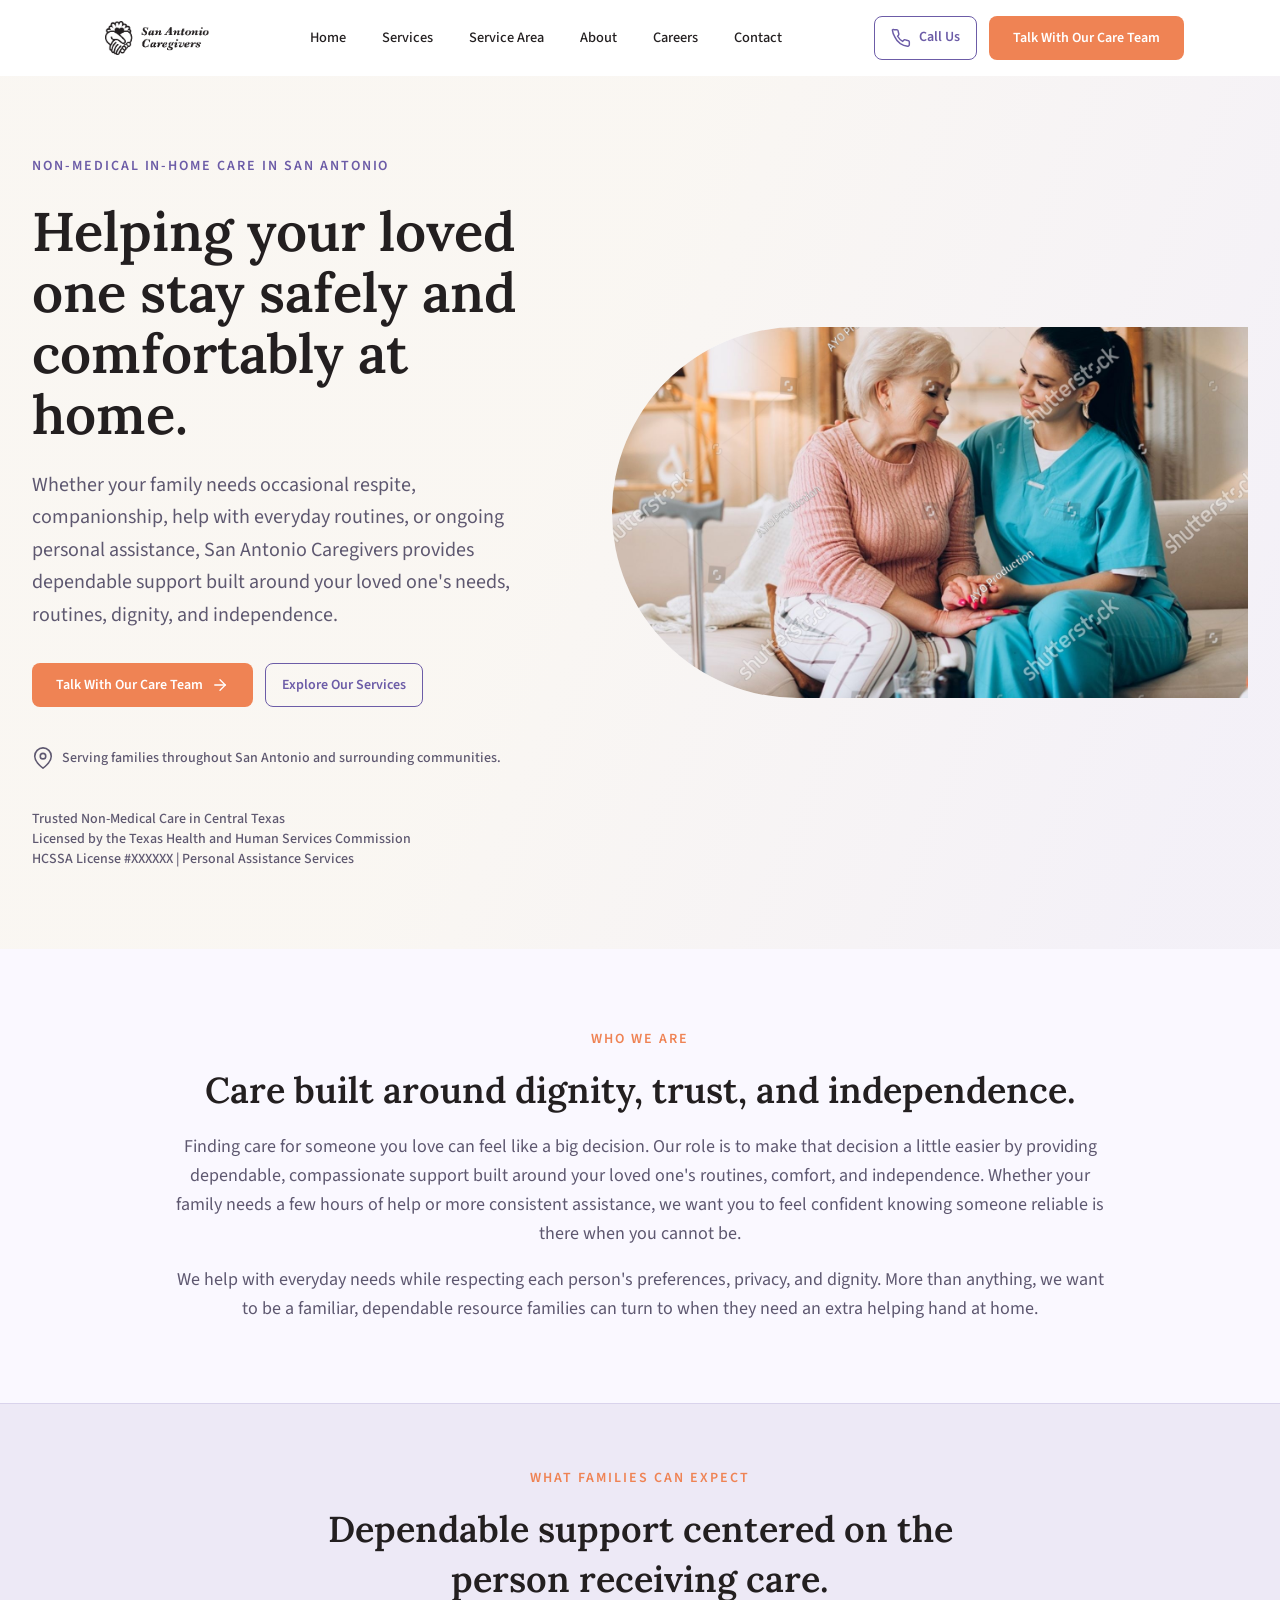
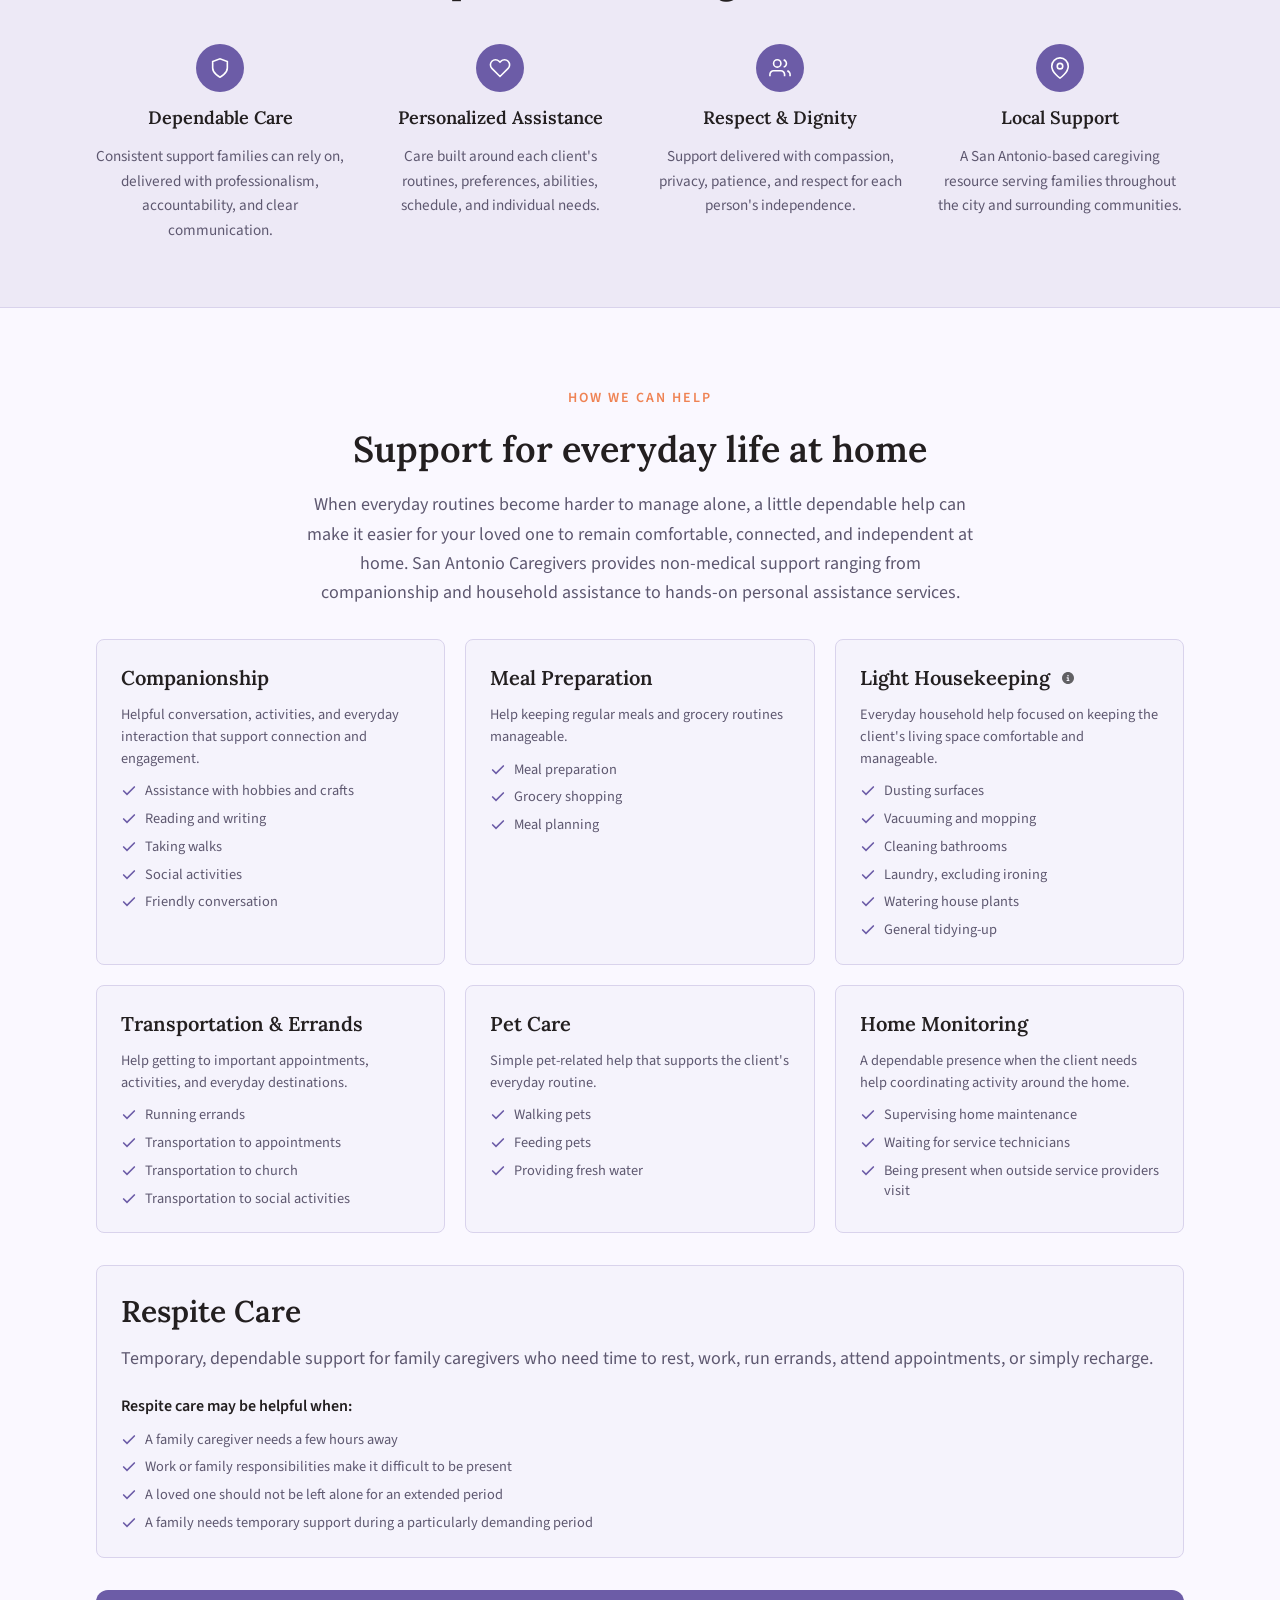
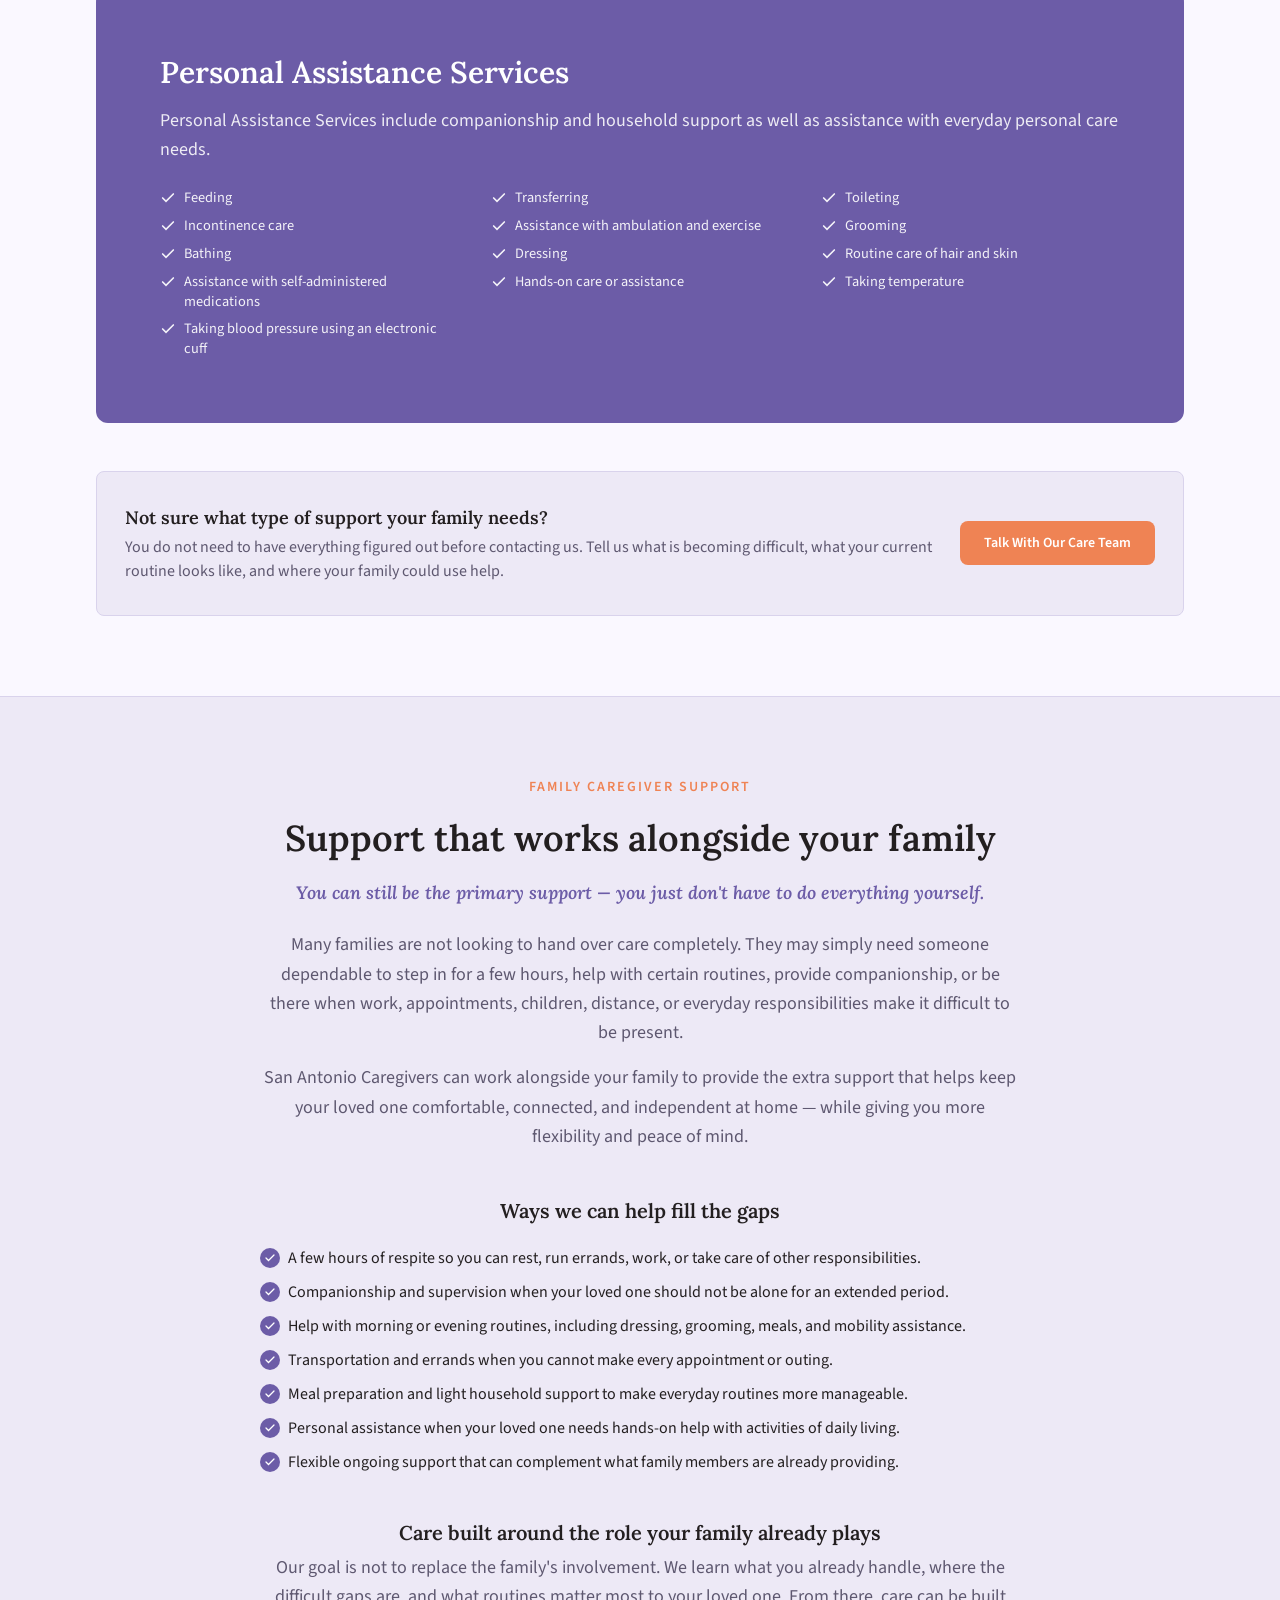
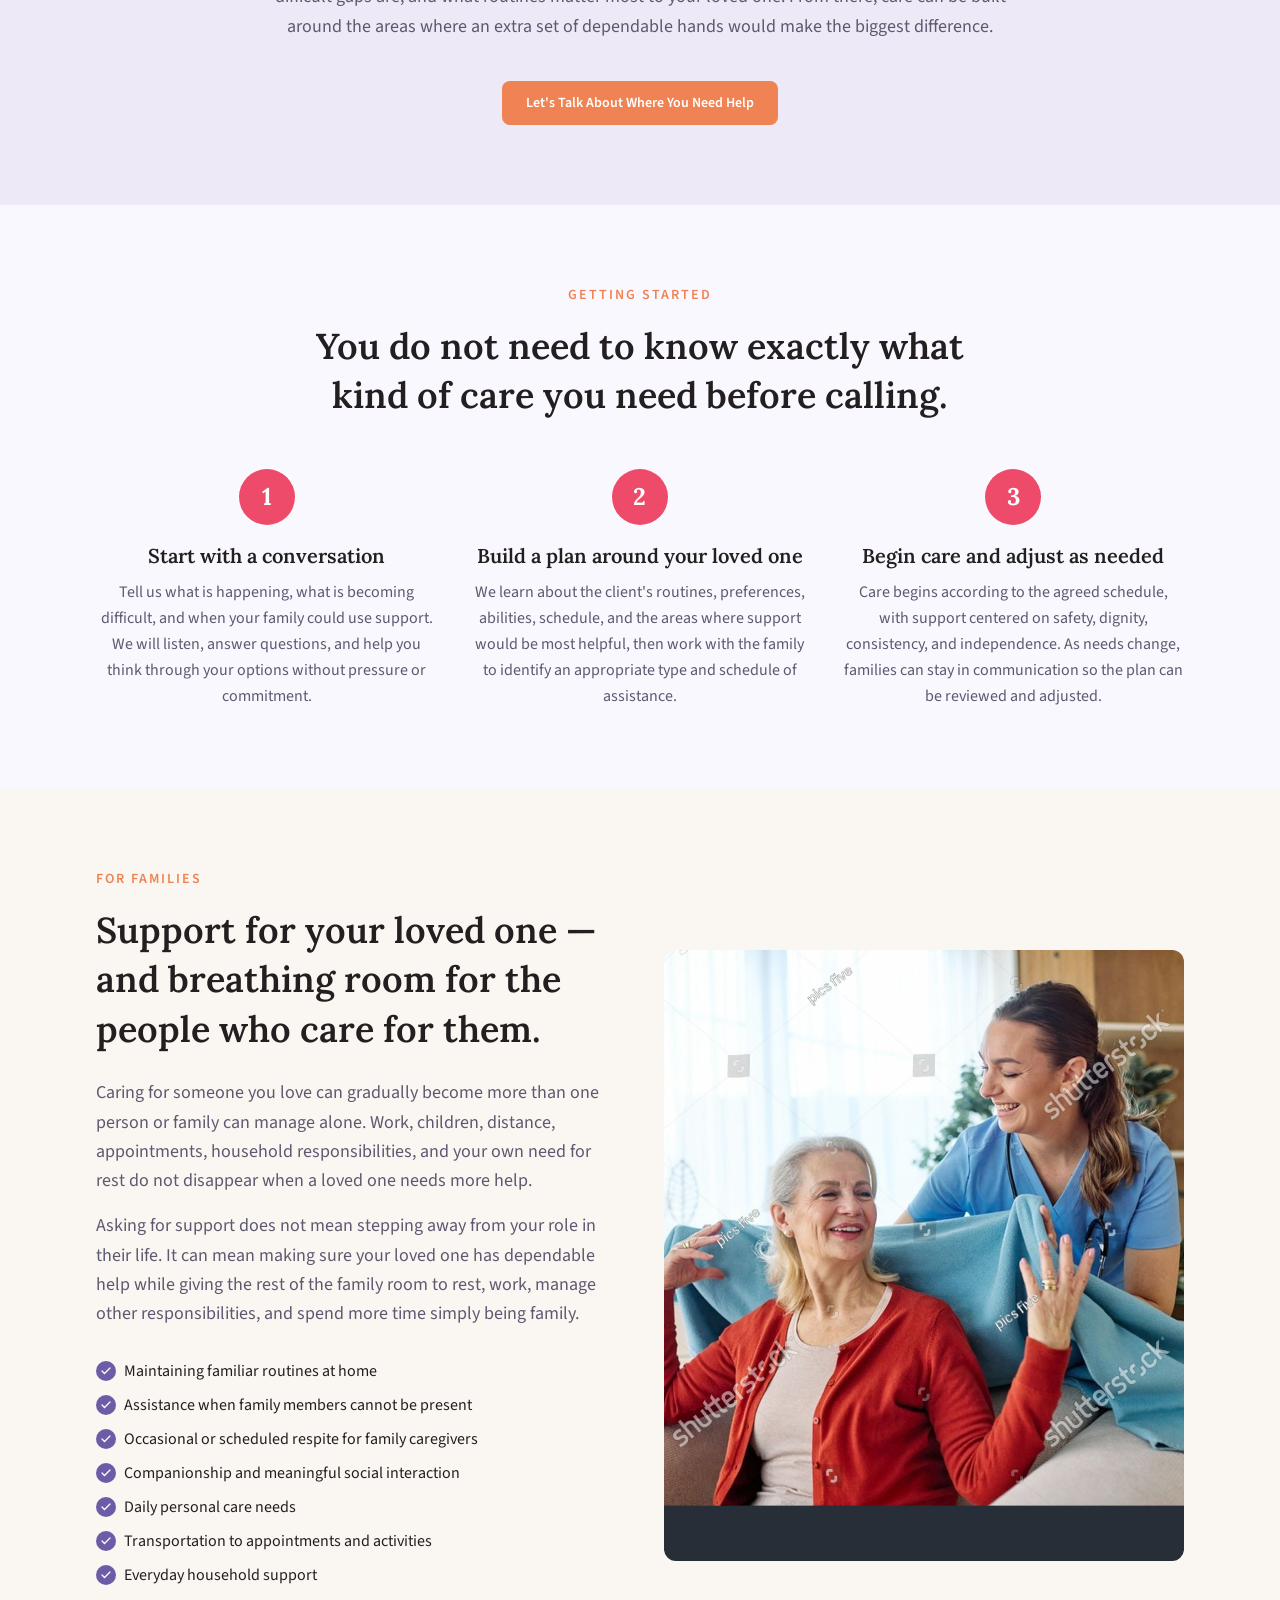
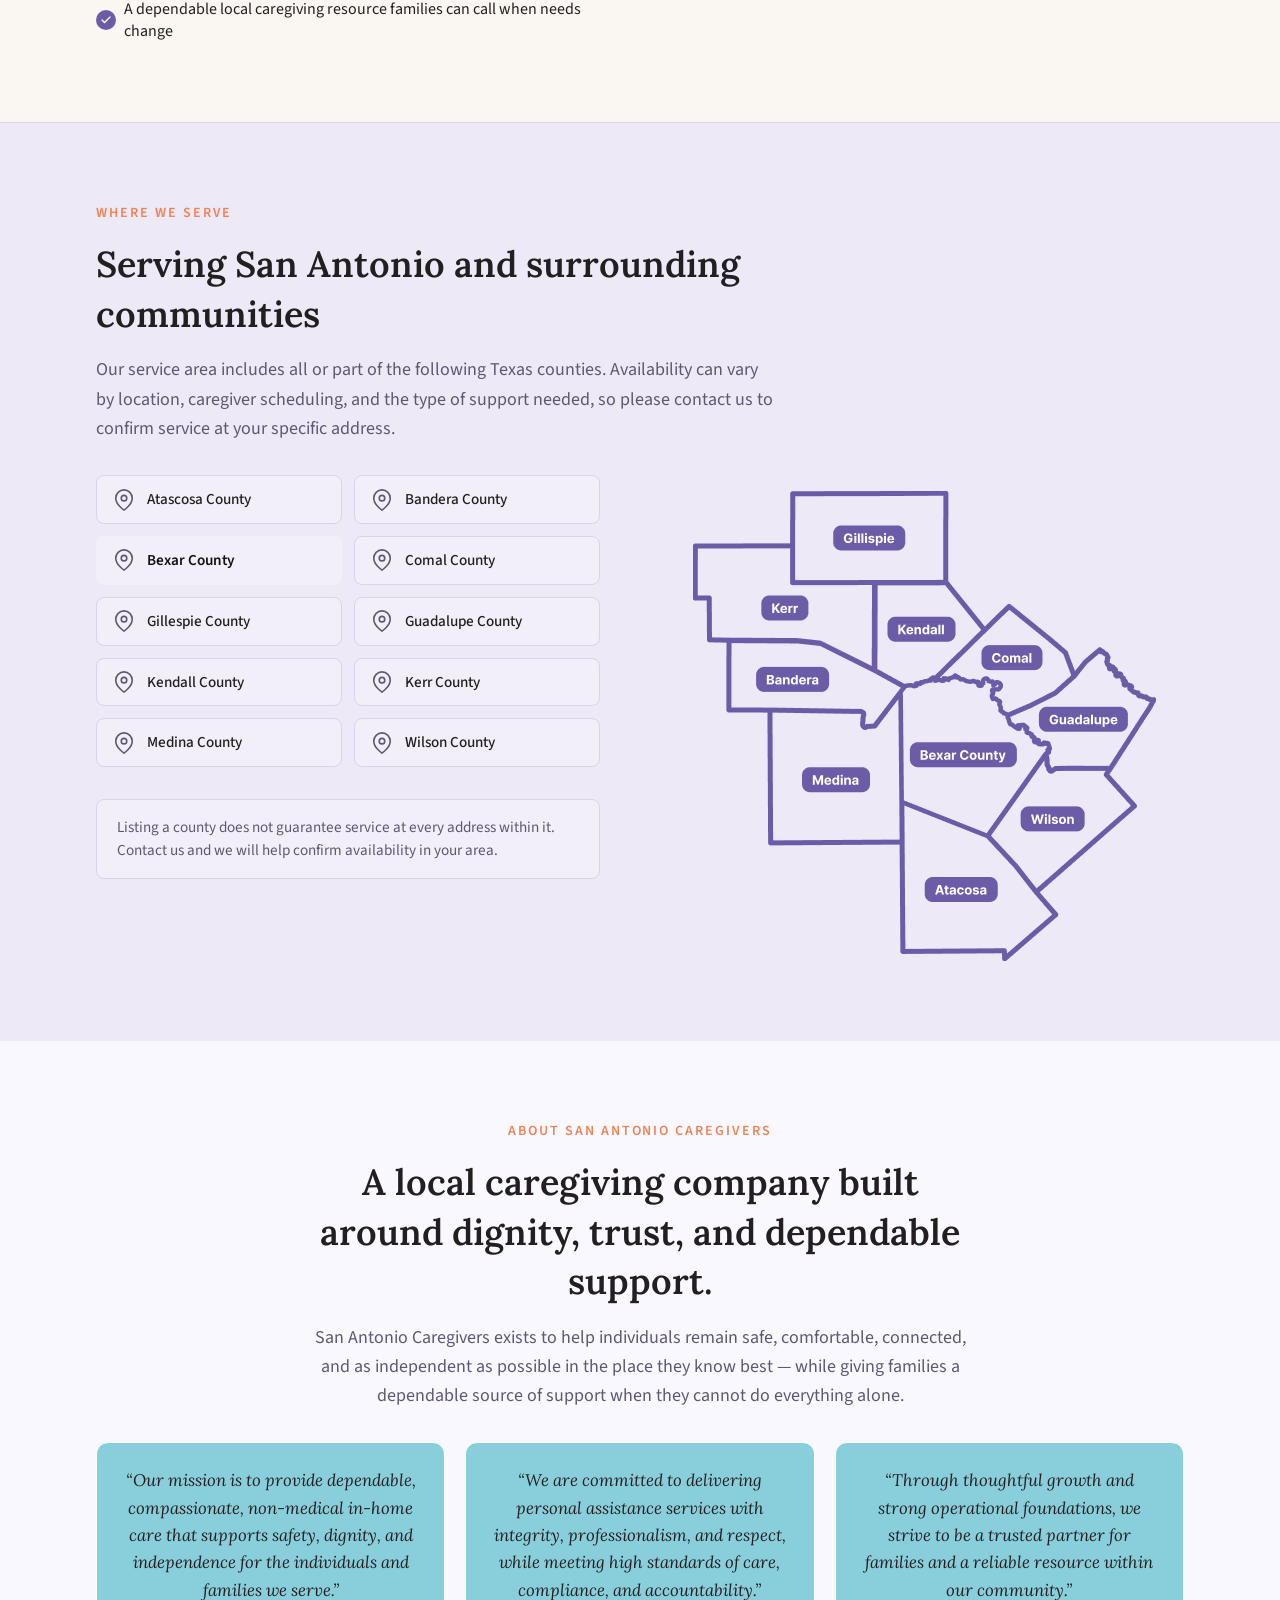
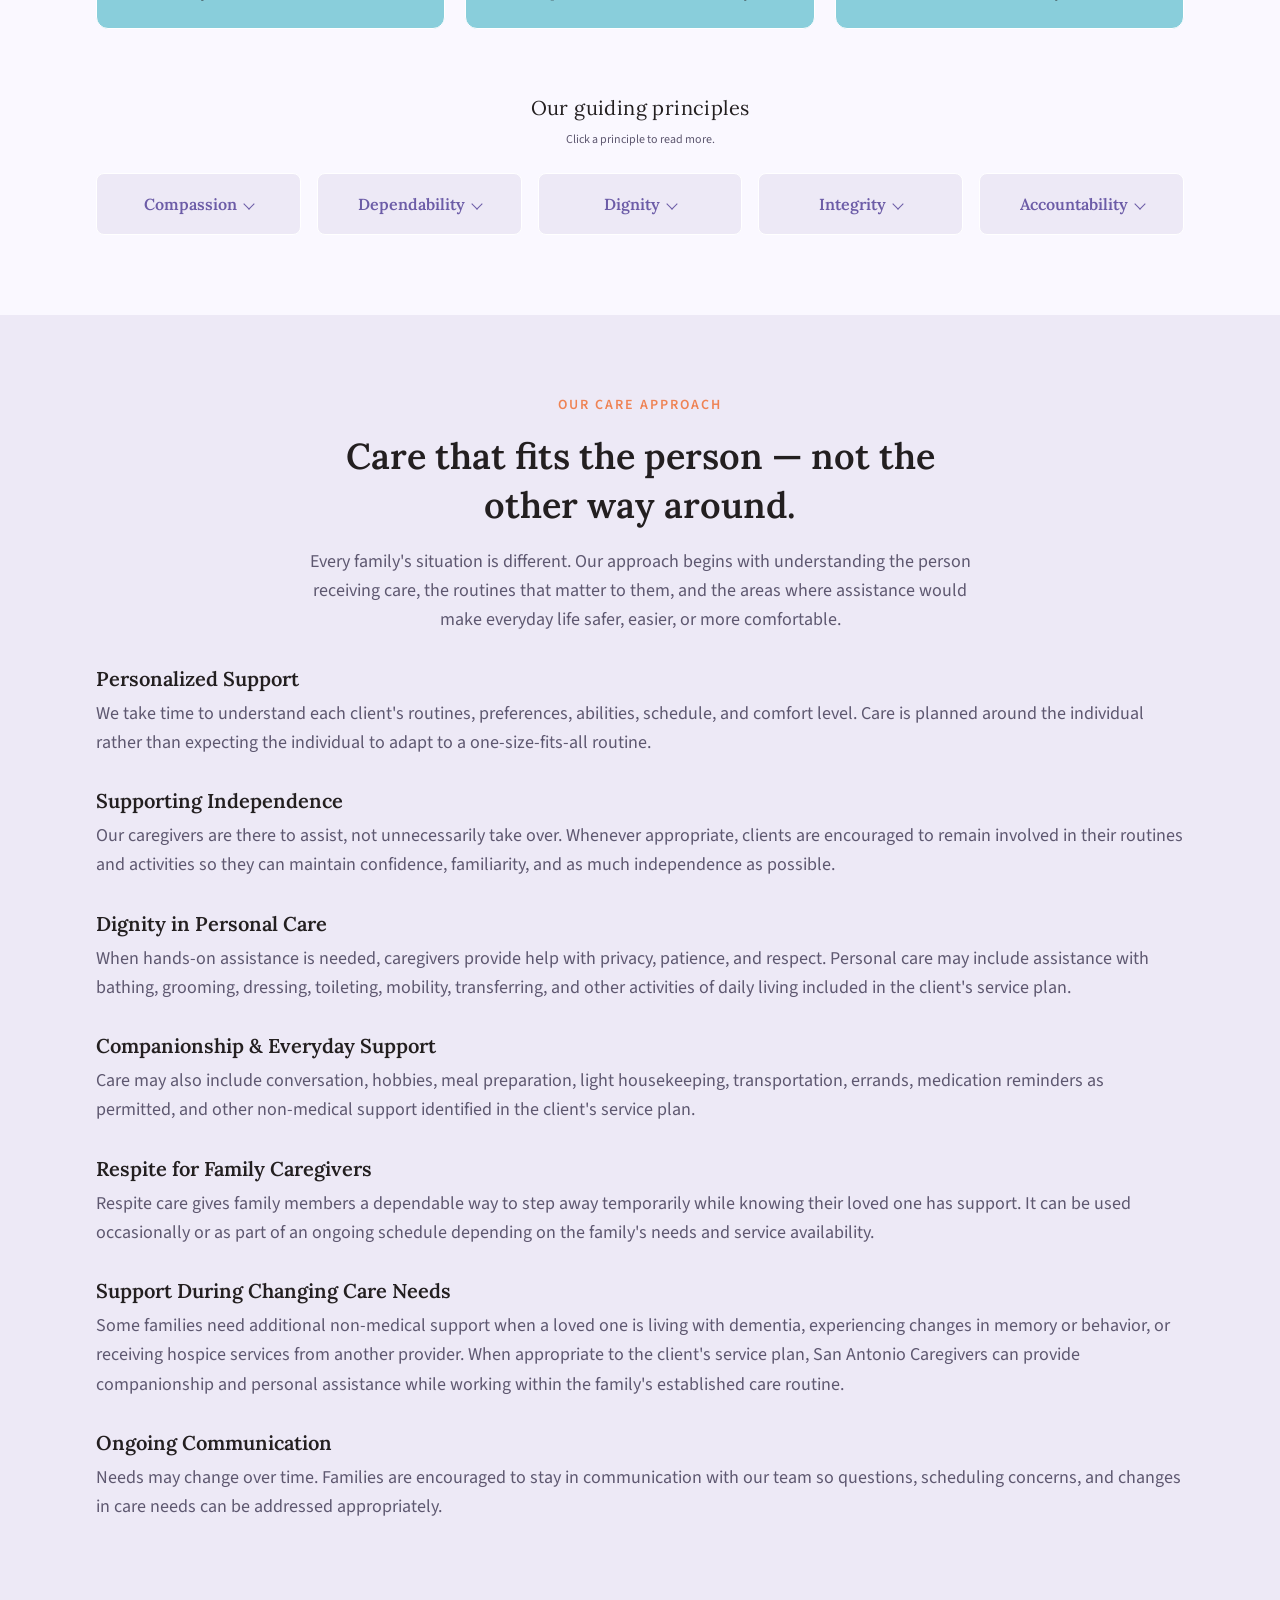
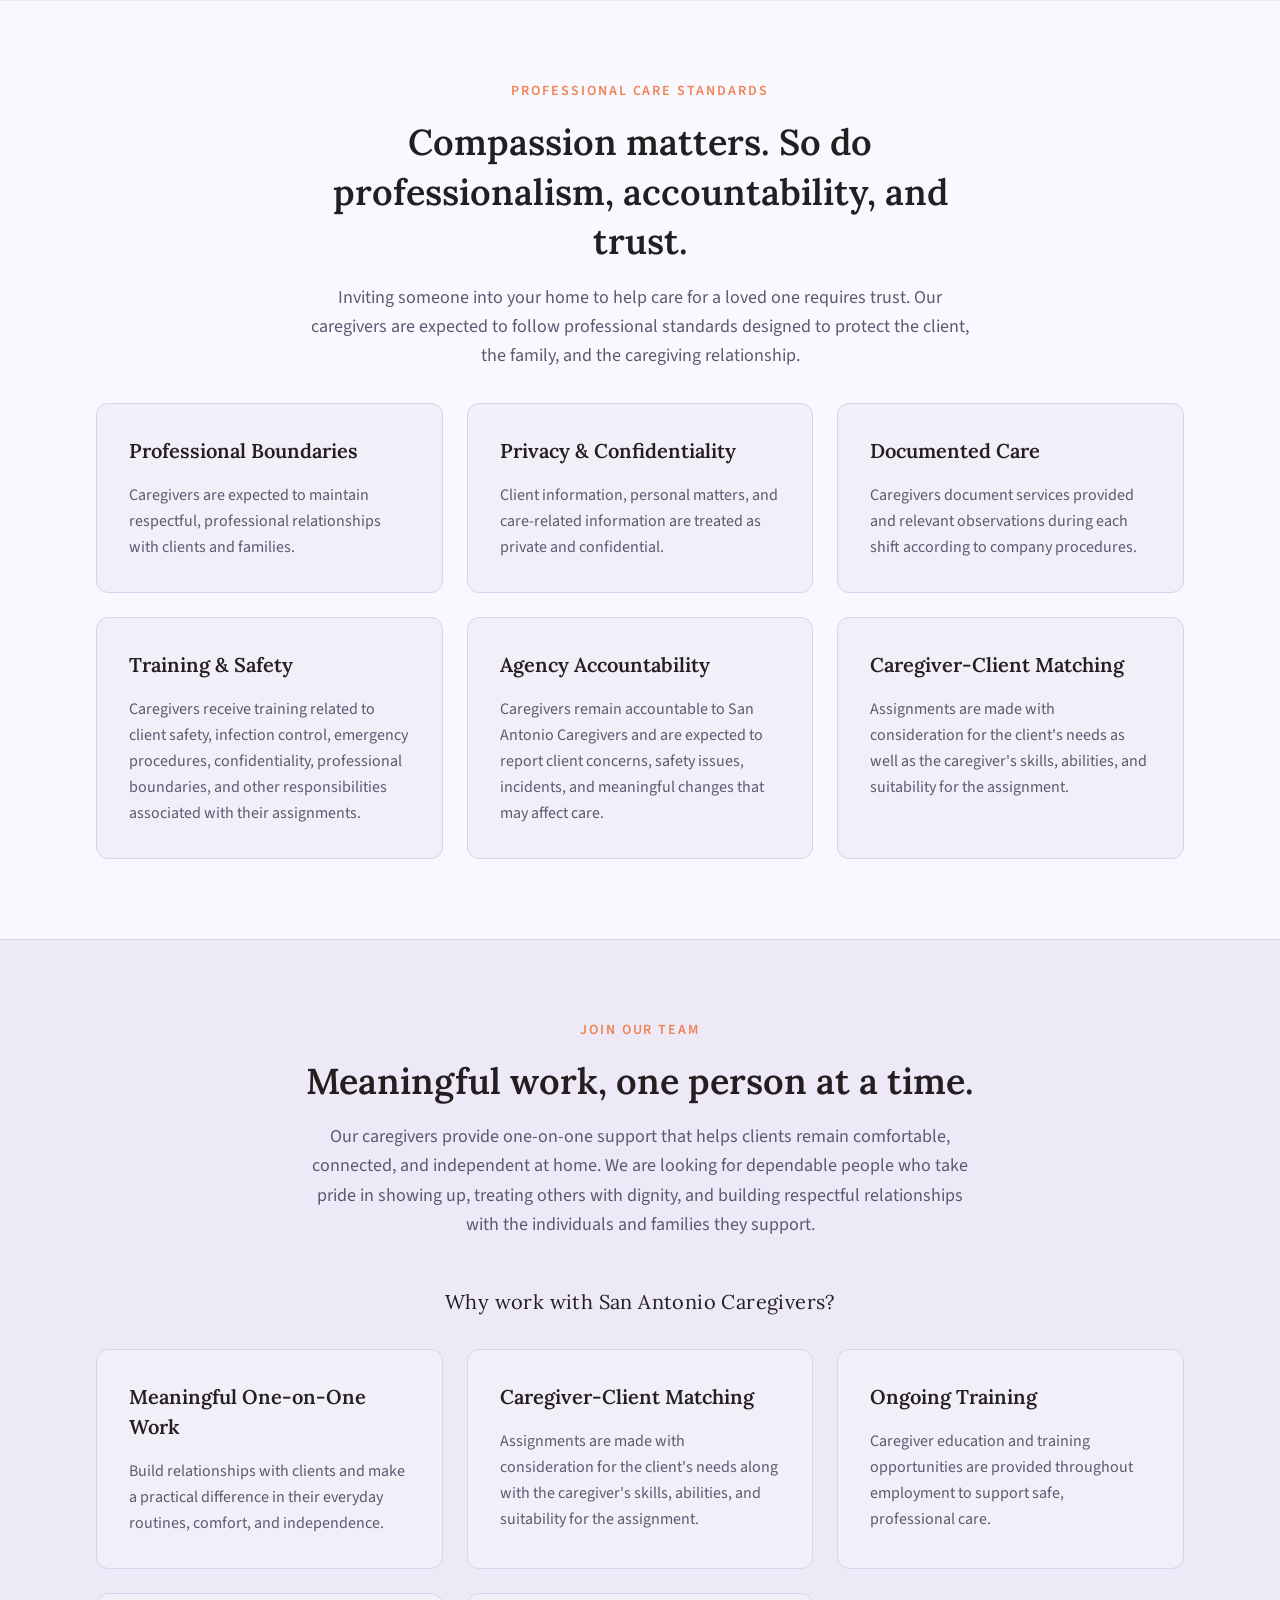
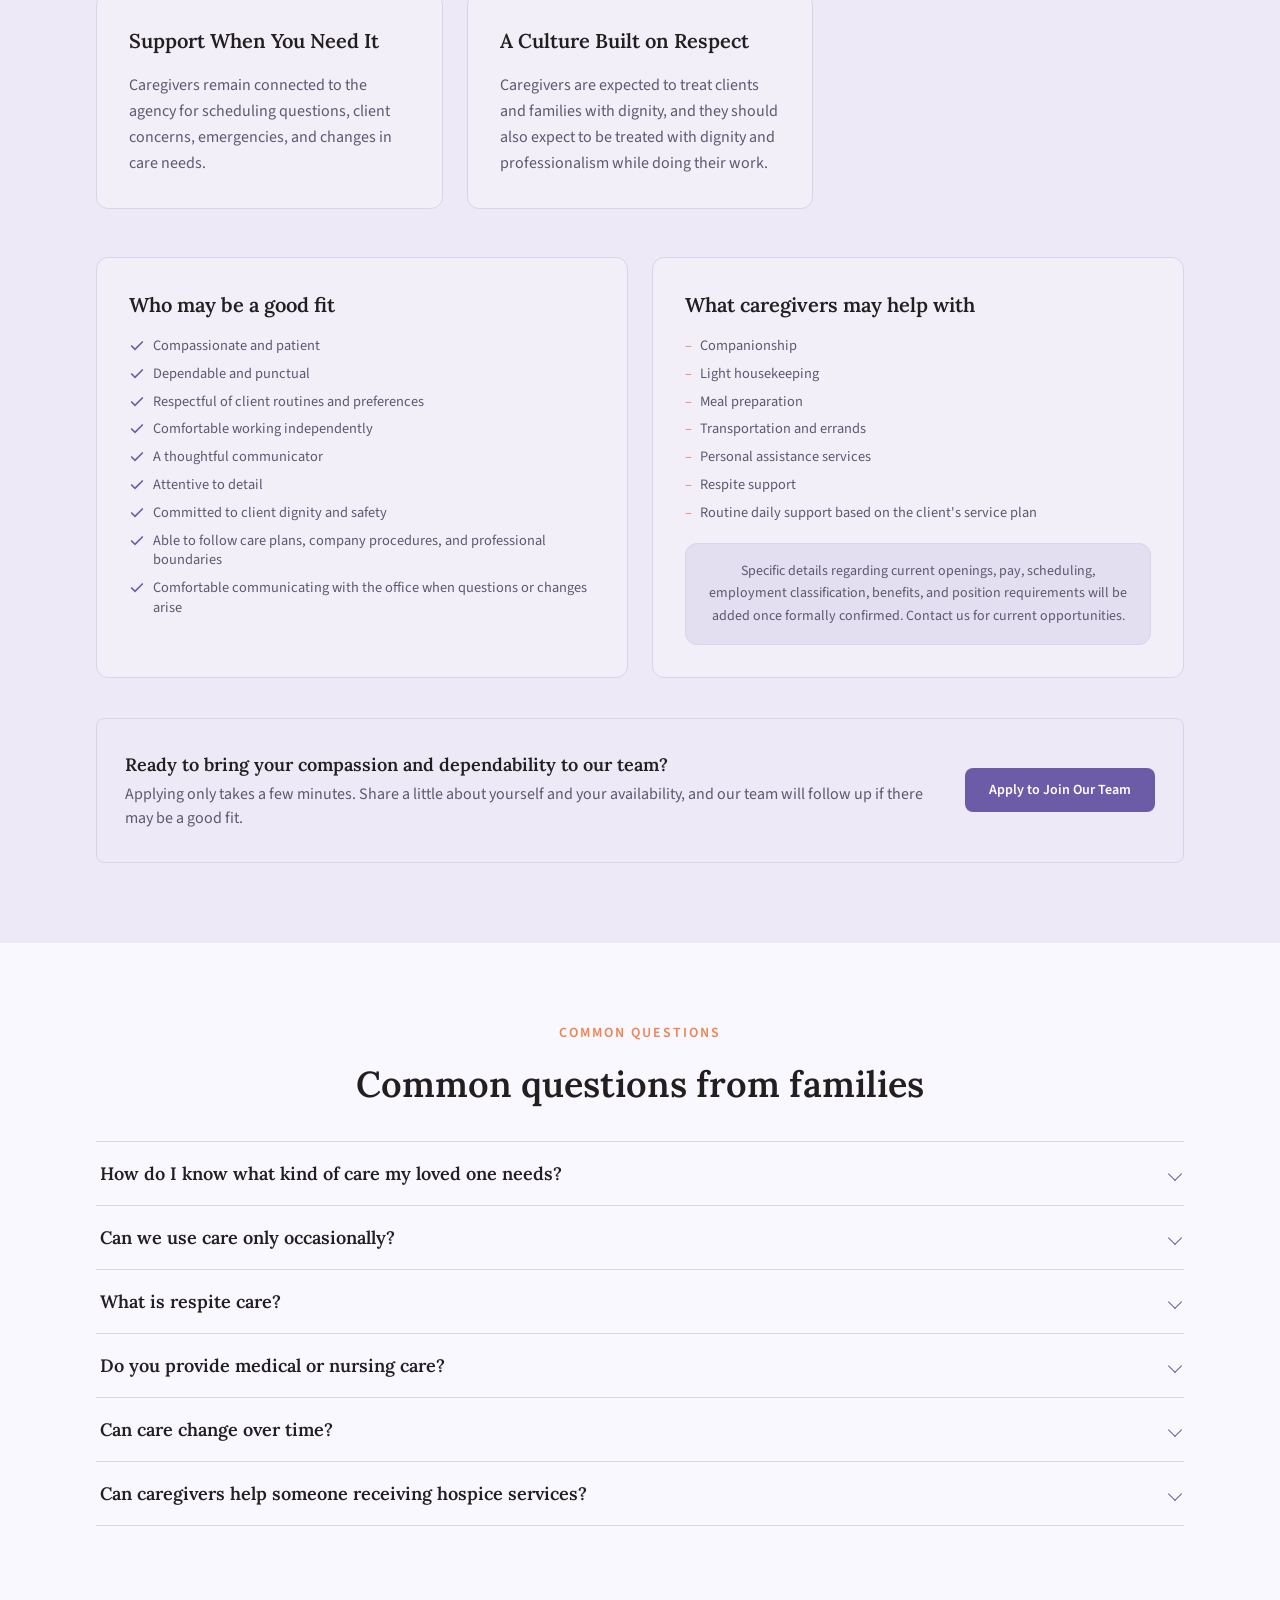
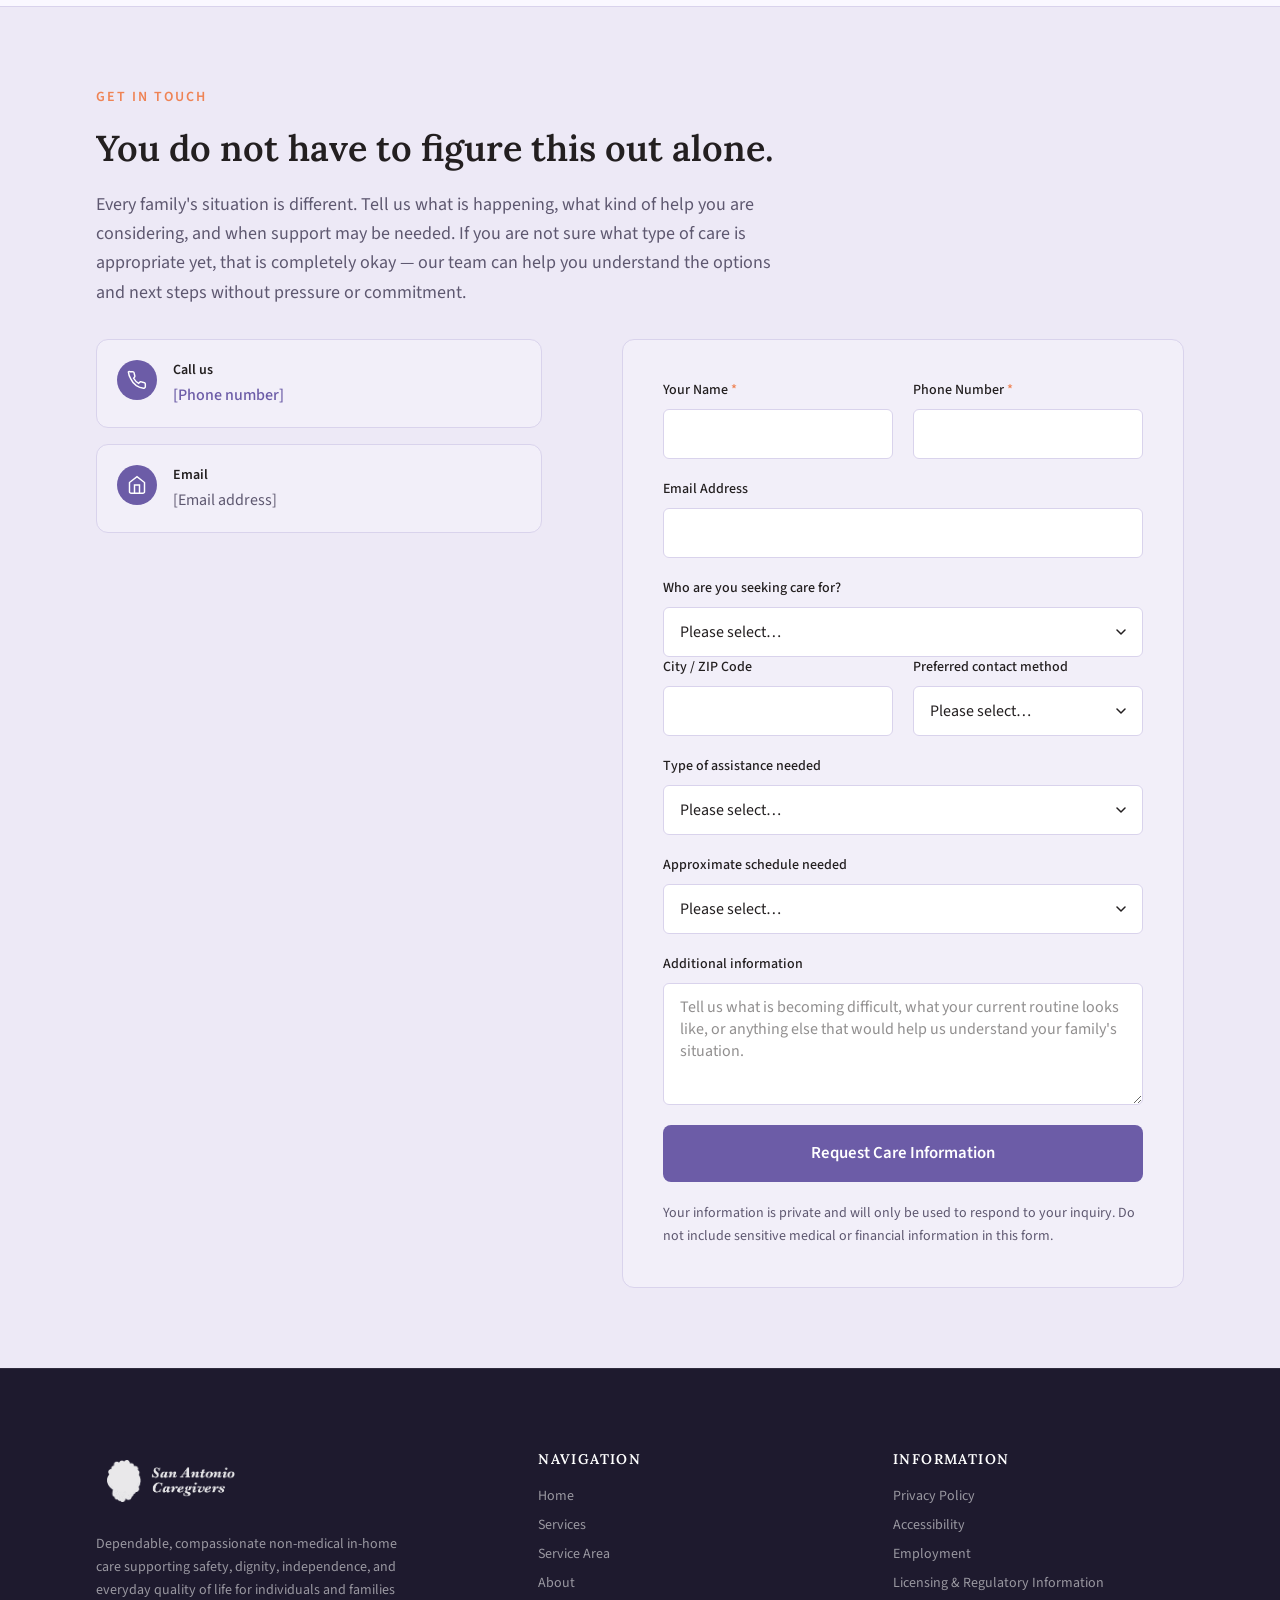
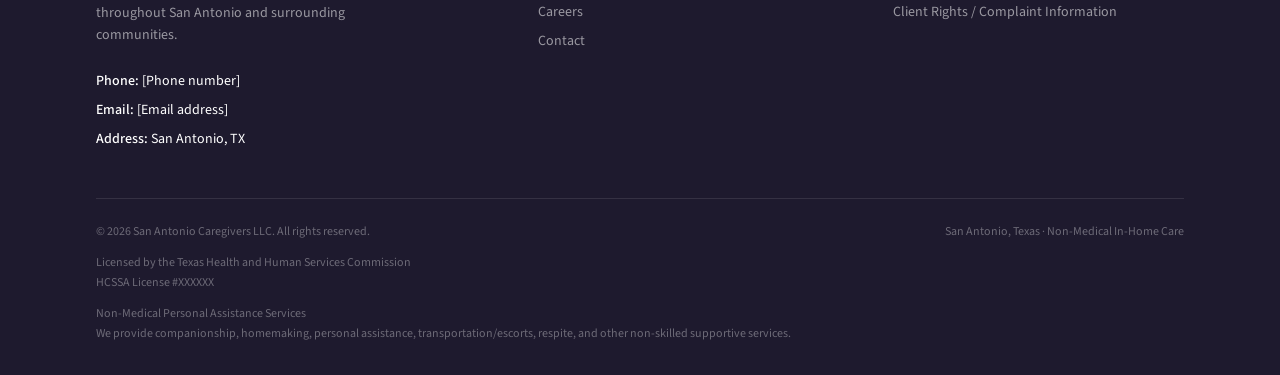
==== index.html @ 74007862 "Initial commit: San Antonio Caregivers website Static one-page marketing site (plain HTML/CSS/JS, no" ====
<!DOCTYPE html>
<html lang="en">
<head>
  <meta charset="UTF-8">
  <meta name="viewport" content="width=device-width, initial-scale=1.0">
  <meta name="description" content="San Antonio Caregivers provides dependable, non-medical in-home care and personal assistance services for families throughout San Antonio and surrounding communities.">
  <meta property="og:title" content="San Antonio Caregivers — Non-Medical In-Home Care">
  <meta property="og:description" content="Dependable, non-medical in-home care and personal assistance services for families throughout San Antonio and surrounding communities.">
  <meta property="og:type" content="website">
  <title>San Antonio Caregivers — Non-Medical In-Home Care</title>

  <link rel="preconnect" href="https://fonts.googleapis.com">
  <link rel="preconnect" href="https://fonts.gstatic.com" crossorigin>
  <link href="https://fonts.googleapis.com/css2?family=Lora:ital,wght@0,400;0,600;0,700;1,400;1,600&family=Source+Sans+3:wght@400;500;600&display=swap" rel="stylesheet">

  <link rel="stylesheet" href="/assets/css/tokens.css">
  <link rel="stylesheet" href="/assets/css/global.css">
  <link rel="stylesheet" href="/assets/css/components.css">
</head>
<body>
  <a class="skip-link" href="#main">Skip to content</a>

  <header class="site-header" id="site-header">
    <div class="container">
      <nav class="nav" aria-label="Primary">
        <a href="/" aria-label="San Antonio Caregivers — home">
          <img class="nav__logo" src="/assets/images/logo/logo-full-black.png" alt="San Antonio Caregivers LLC">
        </a>

        <div class="nav__links">
          <a class="nav__link" href="#home">Home</a>
          <a class="nav__link" href="#services">Services</a>
          <a class="nav__link" href="#service-area">Service Area</a>
          <a class="nav__link" href="#about">About</a>
          <a class="nav__link" href="#careers">Careers</a>
          <a class="nav__link" href="#contact">Contact</a>
        </div>

        <div class="nav__actions">
          <!-- TODO: replace # with tel:+1XXXXXXXXXX once a real phone number is provided -->
          <a class="nav__call" href="#contact">
            <img src="/assets/icons/icon-phone-purple.svg" alt="">
            Call Us
          </a>
          <a class="btn btn--primary" href="#contact">Talk With Our Care Team</a>
        </div>

        <button class="nav__toggle" id="nav-toggle" aria-expanded="false" aria-controls="mobile-menu" aria-label="Toggle menu">
          <span></span><span></span><span></span>
        </button>
      </nav>

      <div class="mobile-menu" id="mobile-menu">
        <a class="mobile-menu__link" href="#home">Home</a>
        <a class="mobile-menu__link" href="#services">Services</a>
        <a class="mobile-menu__link" href="#service-area">Service Area</a>
        <a class="mobile-menu__link" href="#about">About</a>
        <a class="mobile-menu__link" href="#careers">Careers</a>
        <a class="mobile-menu__link" href="#contact">Contact</a>
        <div class="mobile-menu__actions">
          <a class="nav__call" href="#contact">
            <img src="/assets/icons/icon-phone-purple.svg" alt="">
            Call Us
          </a>
          <a class="btn btn--primary btn--full" href="#contact">Talk With Our Care Team</a>
        </div>
      </div>
    </div>
  </header>

  <main id="main">

    <!-- Hero -->
    <section class="hero" id="home">
      <div class="hero__bg" aria-hidden="true"></div>
      <div class="container hero__grid">
        <div>
          <p class="hero__eyebrow">Non-medical in-home care in San Antonio</p>
          <h1 class="hero__title">Helping your loved one stay safely and comfortably at home.</h1>
          <p class="hero__body">Whether your family needs occasional respite, companionship, help with everyday routines, or ongoing personal assistance, San Antonio Caregivers provides dependable support built around your loved one's needs, routines, dignity, and independence.</p>
          <div class="hero__actions">
            <a class="btn btn--primary" href="#contact" data-animate-press>
              Talk With Our Care Team
              <img src="/assets/icons/arrow-right.svg" alt="">
            </a>
            <a class="btn btn--outline" href="#services" data-animate-press>Explore Our Services</a>
          </div>
          <p class="hero__meta">
            <img src="/assets/icons/map-pin.svg" alt="">
            Serving families throughout San Antonio and surrounding communities.
          </p>
          <p class="hero__trust">
            Trusted Non-Medical Care in Central Texas<br>
            Licensed by the Texas Health and Human Services Commission<br>
            HCSSA License #XXXXXX | Personal Assistance Services
          </p>
        </div>
        <div class="hero__figure">
          <img src="/assets/images/hero/hero-caregiver.png" alt="A caregiver offering emotional support, holding hands with an elderly woman at home.">
        </div>
      </div>
    </section>

    <!-- Who we are (intro) -->
    <section class="section" style="background:var(--color-tint-lightest); padding: var(--space-80) 0;" id="about">
      <div class="container reveal">
        <div class="section-head section-head--center" style="max-width:928px;">
          <p class="eyebrow">Who we are</p>
          <h2 class="h2">Care built around dignity, trust, and independence.</h2>
          <p class="body-lead">Finding care for someone you love can feel like a big decision. Our role is to make that decision a little easier by providing dependable, compassionate support built around your loved one's routines, comfort, and independence. Whether your family needs a few hours of help or more consistent assistance, we want you to feel confident knowing someone reliable is there when you cannot be.</p>
          <p class="body-lead">We help with everyday needs while respecting each person's preferences, privacy, and dignity. More than anything, we want to be a familiar, dependable resource families can turn to when they need an extra helping hand at home.</p>
        </div>
      </div>
    </section>

    <!-- What families can expect (feature grid) -->
    <section class="section" style="background:var(--color-tint-medium); border-top:1px solid var(--color-border-light); border-bottom:1px solid var(--color-border-light); padding: var(--space-64) 0;">
      <div class="container">
        <div class="section-head section-head--center" style="max-width:678px; margin-bottom:var(--space-40);">
          <p class="eyebrow">What families can expect</p>
          <h2 class="h2">Dependable support centered on the person receiving care.</h2>
        </div>
        <div class="feature-grid reveal">
          <div class="feature-card">
            <span class="icon-badge"><img src="/assets/icons/icon-shield.svg" alt=""></span>
            <h3 class="feature-card__title">Dependable Care</h3>
            <p class="feature-card__body">Consistent support families can rely on, delivered with professionalism, accountability, and clear communication.</p>
          </div>
          <div class="feature-card">
            <span class="icon-badge"><img src="/assets/icons/icon-heart.svg" alt=""></span>
            <h3 class="feature-card__title">Personalized Assistance</h3>
            <p class="feature-card__body">Care built around each client's routines, preferences, abilities, schedule, and individual needs.</p>
          </div>
          <div class="feature-card">
            <span class="icon-badge"><img src="/assets/icons/icon-users.svg" alt=""></span>
            <h3 class="feature-card__title">Respect &amp; Dignity</h3>
            <p class="feature-card__body">Support delivered with compassion, privacy, patience, and respect for each person's independence.</p>
          </div>
          <div class="feature-card">
            <span class="icon-badge"><img src="/assets/icons/icon-map-pin-alt.svg" alt=""></span>
            <h3 class="feature-card__title">Local Support</h3>
            <p class="feature-card__body">A San Antonio-based caregiving resource serving families throughout the city and surrounding communities.</p>
          </div>
        </div>
      </div>
    </section>

    <!-- How we can help -->
    <section class="section" style="background:var(--color-tint-lightest); padding: var(--space-80) 0;" id="services">
      <div class="container">
        <div class="section-head section-head--center" style="max-width:678px;">
          <p class="eyebrow">How we can help</p>
          <h2 class="h2">Support for everyday life at home</h2>
          <p class="body-lead">When everyday routines become harder to manage alone, a little dependable help can make it easier for your loved one to remain comfortable, connected, and independent at home. San Antonio Caregivers provides non-medical support ranging from companionship and household assistance to hands-on personal assistance services.</p>
        </div>

        <div class="service-grid reveal" style="margin-top:var(--space-32);">
          <div class="service-card">
            <h3 class="service-card__title">Companionship</h3>
            <p class="service-card__desc">Helpful conversation, activities, and everyday interaction that support connection and engagement.</p>
            <ul class="checklist">
              <li><img src="/assets/icons/icon-check.svg" alt="">Assistance with hobbies and crafts</li>
              <li><img src="/assets/icons/icon-check.svg" alt="">Reading and writing</li>
              <li><img src="/assets/icons/icon-check.svg" alt="">Taking walks</li>
              <li><img src="/assets/icons/icon-check.svg" alt="">Social activities</li>
              <li><img src="/assets/icons/icon-check.svg" alt="">Friendly conversation</li>
            </ul>
          </div>
          <div class="service-card">
            <h3 class="service-card__title">Meal Preparation</h3>
            <p class="service-card__desc">Help keeping regular meals and grocery routines manageable.</p>
            <ul class="checklist">
              <li><img src="/assets/icons/icon-check.svg" alt="">Meal preparation</li>
              <li><img src="/assets/icons/icon-check.svg" alt="">Grocery shopping</li>
              <li><img src="/assets/icons/icon-check.svg" alt="">Meal planning</li>
            </ul>
          </div>
          <div class="service-card">
            <h3 class="service-card__title">
              Light Housekeeping
              <img class="service-card__info" src="/assets/icons/icon-circle-info.svg" alt="" title="Ask us for the full list of light housekeeping tasks">
            </h3>
            <p class="service-card__desc">Everyday household help focused on keeping the client's living space comfortable and manageable.</p>
            <ul class="checklist">
              <li><img src="/assets/icons/icon-check.svg" alt="">Dusting surfaces</li>
              <li><img src="/assets/icons/icon-check.svg" alt="">Vacuuming and mopping</li>
              <li><img src="/assets/icons/icon-check.svg" alt="">Cleaning bathrooms</li>
              <li><img src="/assets/icons/icon-check.svg" alt="">Laundry, excluding ironing</li>
              <li><img src="/assets/icons/icon-check.svg" alt="">Watering house plants</li>
              <li><img src="/assets/icons/icon-check.svg" alt="">General tidying-up</li>
            </ul>
          </div>
          <div class="service-card">
            <h3 class="service-card__title">Transportation &amp; Errands</h3>
            <p class="service-card__desc">Help getting to important appointments, activities, and everyday destinations.</p>
            <ul class="checklist">
              <li><img src="/assets/icons/icon-check.svg" alt="">Running errands</li>
              <li><img src="/assets/icons/icon-check.svg" alt="">Transportation to appointments</li>
              <li><img src="/assets/icons/icon-check.svg" alt="">Transportation to church</li>
              <li><img src="/assets/icons/icon-check.svg" alt="">Transportation to social activities</li>
            </ul>
          </div>
          <div class="service-card">
            <h3 class="service-card__title">Pet Care</h3>
            <p class="service-card__desc">Simple pet-related help that supports the client's everyday routine.</p>
            <ul class="checklist">
              <li><img src="/assets/icons/icon-check.svg" alt="">Walking pets</li>
              <li><img src="/assets/icons/icon-check.svg" alt="">Feeding pets</li>
              <li><img src="/assets/icons/icon-check.svg" alt="">Providing fresh water</li>
            </ul>
          </div>
          <div class="service-card">
            <h3 class="service-card__title">Home Monitoring</h3>
            <p class="service-card__desc">A dependable presence when the client needs help coordinating activity around the home.</p>
            <ul class="checklist">
              <li><img src="/assets/icons/icon-check.svg" alt="">Supervising home maintenance</li>
              <li><img src="/assets/icons/icon-check.svg" alt="">Waiting for service technicians</li>
              <li><img src="/assets/icons/icon-check.svg" alt="">Being present when outside service providers visit</li>
            </ul>
          </div>
        </div>

        <div style="margin-top:var(--space-32);" class="reveal">
          <div class="service-card">
            <h3 class="service-card__title" style="font-size:var(--text-h3);">Respite Care</h3>
            <p class="body-lead">Temporary, dependable support for family caregivers who need time to rest, work, run errands, attend appointments, or simply recharge.</p>
            <p style="font-family:var(--font-body); font-weight:600; font-size:var(--text-body-md); color:var(--color-text-primary); margin-top:var(--space-8);">Respite care may be helpful when:</p>
            <ul class="checklist">
              <li><img src="/assets/icons/icon-check.svg" alt="">A family caregiver needs a few hours away</li>
              <li><img src="/assets/icons/icon-check.svg" alt="">Work or family responsibilities make it difficult to be present</li>
              <li><img src="/assets/icons/icon-check.svg" alt="">A loved one should not be left alone for an extended period</li>
              <li><img src="/assets/icons/icon-check.svg" alt="">A family needs temporary support during a particularly demanding period</li>
            </ul>
          </div>
        </div>

        <div style="margin-top:var(--space-32);" class="reveal">
          <div class="callout">
            <h3 class="callout__title">Personal Assistance Services</h3>
            <p class="callout__body">Personal Assistance Services include companionship and household support as well as assistance with everyday personal care needs.</p>
            <ul class="callout__grid">
              <li><img src="/assets/icons/icon-check-white.svg" alt="">Feeding</li>
              <li><img src="/assets/icons/icon-check-white.svg" alt="">Transferring</li>
              <li><img src="/assets/icons/icon-check-white.svg" alt="">Toileting</li>
              <li><img src="/assets/icons/icon-check-white.svg" alt="">Incontinence care</li>
              <li><img src="/assets/icons/icon-check-white.svg" alt="">Assistance with ambulation and exercise</li>
              <li><img src="/assets/icons/icon-check-white.svg" alt="">Grooming</li>
              <li><img src="/assets/icons/icon-check-white.svg" alt="">Bathing</li>
              <li><img src="/assets/icons/icon-check-white.svg" alt="">Dressing</li>
              <li><img src="/assets/icons/icon-check-white.svg" alt="">Routine care of hair and skin</li>
              <li><img src="/assets/icons/icon-check-white.svg" alt="">Assistance with self-administered medications</li>
              <li><img src="/assets/icons/icon-check-white.svg" alt="">Hands-on care or assistance</li>
              <li><img src="/assets/icons/icon-check-white.svg" alt="">Taking temperature</li>
              <li><img src="/assets/icons/icon-check-white.svg" alt="">Taking blood pressure using an electronic cuff</li>
            </ul>
          </div>
        </div>

        <div style="margin-top:var(--space-48);" class="reveal">
          <div class="cta-row">
            <div>
              <p class="cta-row__title">Not sure what type of support your family needs?</p>
              <p class="cta-row__body">You do not need to have everything figured out before contacting us. Tell us what is becoming difficult, what your current routine looks like, and where your family could use help.</p>
            </div>
            <a class="btn btn--primary" href="#contact" data-animate-press>Talk With Our Care Team</a>
          </div>
        </div>
      </div>
    </section>

    <!-- Support that works alongside your family -->
    <section class="section" style="background:var(--color-tint-medium); border-top:1px solid var(--color-border-light); padding: var(--space-80) 0;">
      <div class="container">
        <div class="section-head section-head--center" style="max-width:760px;">
          <p class="eyebrow">Family caregiver support</p>
          <h2 class="h2">Support that works alongside your family</h2>
        </div>

        <div style="max-width:760px; margin:0 auto;" class="reveal">
          <p style="font-family:var(--font-heading); font-style:italic; font-weight:600; font-size:var(--text-h6); color:var(--color-brand-purple); text-align:center; margin-top:var(--space-16);">You can still be the primary support — you just don't have to do everything yourself.</p>

          <p class="body-lead" style="margin-top:var(--space-24); text-align:center;">Many families are not looking to hand over care completely. They may simply need someone dependable to step in for a few hours, help with certain routines, provide companionship, or be there when work, appointments, children, distance, or everyday responsibilities make it difficult to be present.</p>

          <p class="body-lead" style="margin-top:var(--space-16); text-align:center;">San Antonio Caregivers can work alongside your family to provide the extra support that helps keep your loved one comfortable, connected, and independent at home — while giving you more flexibility and peace of mind.</p>

          <h3 class="h3" style="font-size:var(--text-h5); margin-top:var(--space-48); text-align:center;">Ways we can help fill the gaps</h3>
          <ul class="checklist checklist--circle" style="margin-top:var(--space-24); gap:var(--space-12);">
            <li><span class="checklist__bullet"><img src="/assets/icons/icon-check-circle.svg" alt=""></span>A few hours of respite so you can rest, run errands, work, or take care of other responsibilities.</li>
            <li><span class="checklist__bullet"><img src="/assets/icons/icon-check-circle.svg" alt=""></span>Companionship and supervision when your loved one should not be alone for an extended period.</li>
            <li><span class="checklist__bullet"><img src="/assets/icons/icon-check-circle.svg" alt=""></span>Help with morning or evening routines, including dressing, grooming, meals, and mobility assistance.</li>
            <li><span class="checklist__bullet"><img src="/assets/icons/icon-check-circle.svg" alt=""></span>Transportation and errands when you cannot make every appointment or outing.</li>
            <li><span class="checklist__bullet"><img src="/assets/icons/icon-check-circle.svg" alt=""></span>Meal preparation and light household support to make everyday routines more manageable.</li>
            <li><span class="checklist__bullet"><img src="/assets/icons/icon-check-circle.svg" alt=""></span>Personal assistance when your loved one needs hands-on help with activities of daily living.</li>
            <li><span class="checklist__bullet"><img src="/assets/icons/icon-check-circle.svg" alt=""></span>Flexible ongoing support that can complement what family members are already providing.</li>
          </ul>

          <h3 class="h3" style="font-size:var(--text-h5); margin-top:var(--space-48); text-align:center;">Care built around the role your family already plays</h3>
          <p class="body-lead" style="margin-top:var(--space-8); text-align:center;">Our goal is not to replace the family's involvement. We learn what you already handle, where the difficult gaps are, and what routines matter most to your loved one. From there, care can be built around the areas where an extra set of dependable hands would make the biggest difference.</p>

          <div style="display:flex; justify-content:center; margin-top:var(--space-40);">
            <a class="btn btn--primary" href="#contact" data-animate-press>Let's Talk About Where You Need Help</a>
          </div>
        </div>
      </div>
    </section>

    <!-- Getting started -->
    <section class="section" style="background:var(--color-tint-lightest); padding: var(--space-80) 0;">
      <div class="container">
        <div class="section-head section-head--center" style="max-width:678px;">
          <p class="eyebrow">Getting started</p>
          <h2 class="h2">You do not need to know exactly what kind of care you need before calling.</h2>
        </div>

        <div class="steps reveal" style="margin-top:var(--space-48);">
          <div class="step">
            <button class="step__circle" type="button" data-step-circle aria-label="Step 1">1</button>
            <h3 class="step__title">Start with a conversation</h3>
            <p class="step__body">Tell us what is happening, what is becoming difficult, and when your family could use support. We will listen, answer questions, and help you think through your options without pressure or commitment.</p>
          </div>
          <div class="step">
            <button class="step__circle" type="button" data-step-circle aria-label="Step 2">2</button>
            <h3 class="step__title">Build a plan around your loved one</h3>
            <p class="step__body">We learn about the client's routines, preferences, abilities, schedule, and the areas where support would be most helpful, then work with the family to identify an appropriate type and schedule of assistance.</p>
          </div>
          <div class="step">
            <button class="step__circle" type="button" data-step-circle aria-label="Step 3">3</button>
            <h3 class="step__title">Begin care and adjust as needed</h3>
            <p class="step__body">Care begins according to the agreed schedule, with support centered on safety, dignity, consistency, and independence. As needs change, families can stay in communication so the plan can be reviewed and adjusted.</p>
          </div>
        </div>
      </div>
    </section>

    <!-- Support for families & respite care -->
    <section class="section" style="background:var(--color-warm-bg); padding: var(--space-80) 0;">
      <div class="container">
        <div class="split reveal">
          <div>
            <p class="eyebrow">For families</p>
            <h2 class="h2" style="margin-top:var(--space-16);">Support for your loved one — and breathing room for the people who care for them.</h2>
            <p class="body-lead" style="margin-top:var(--space-24);">Caring for someone you love can gradually become more than one person or family can manage alone. Work, children, distance, appointments, household responsibilities, and your own need for rest do not disappear when a loved one needs more help.</p>
            <p class="body-lead" style="margin-top:var(--space-16);">Asking for support does not mean stepping away from your role in their life. It can mean making sure your loved one has dependable help while giving the rest of the family room to rest, work, manage other responsibilities, and spend more time simply being family.</p>
            <ul class="checklist checklist--circle" style="margin-top:var(--space-32); gap:var(--space-12);">
              <li><span class="checklist__bullet"><img src="/assets/icons/icon-check-circle.svg" alt=""></span>Maintaining familiar routines at home</li>
              <li><span class="checklist__bullet"><img src="/assets/icons/icon-check-circle.svg" alt=""></span>Assistance when family members cannot be present</li>
              <li><span class="checklist__bullet"><img src="/assets/icons/icon-check-circle.svg" alt=""></span>Occasional or scheduled respite for family caregivers</li>
              <li><span class="checklist__bullet"><img src="/assets/icons/icon-check-circle.svg" alt=""></span>Companionship and meaningful social interaction</li>
              <li><span class="checklist__bullet"><img src="/assets/icons/icon-check-circle.svg" alt=""></span>Daily personal care needs</li>
              <li><span class="checklist__bullet"><img src="/assets/icons/icon-check-circle.svg" alt=""></span>Transportation to appointments and activities</li>
              <li><span class="checklist__bullet"><img src="/assets/icons/icon-check-circle.svg" alt=""></span>Everyday household support</li>
              <li><span class="checklist__bullet"><img src="/assets/icons/icon-check-circle.svg" alt=""></span>A dependable local caregiving resource families can call when needs change</li>
            </ul>
          </div>
          <div class="split__figure">
            <img src="/assets/images/families-caregiver.png" alt="A caregiver assisting an elderly woman with a shared activity at home.">
          </div>
        </div>
      </div>
    </section>

    <!-- Where we serve -->
    <section class="section" style="background:var(--color-tint-medium); border-top:1px solid var(--color-border-light); padding: var(--space-80) 0;" id="service-area">
      <div class="container">
        <div class="section-head" style="max-width:678px;">
          <p class="eyebrow">Where we serve</p>
          <h2 class="h2">Serving San Antonio and surrounding communities</h2>
          <p class="body-lead">Our service area includes all or part of the following Texas counties. Availability can vary by location, caregiver scheduling, and the type of support needed, so please contact us to confirm service at your specific address.</p>
        </div>

        <div class="county-layout reveal">
          <div>
            <div class="county-grid">
              <span class="county-pill"><img src="/assets/icons/map-pin.svg" alt="">Atascosa County</span>
              <span class="county-pill"><img src="/assets/icons/map-pin.svg" alt="">Bandera County</span>
              <span class="county-pill county-pill--central"><img src="/assets/icons/map-pin.svg" alt="">Bexar County</span>
              <span class="county-pill"><img src="/assets/icons/map-pin.svg" alt="">Comal County</span>
              <span class="county-pill"><img src="/assets/icons/map-pin.svg" alt="">Gillespie County</span>
              <span class="county-pill"><img src="/assets/icons/map-pin.svg" alt="">Guadalupe County</span>
              <span class="county-pill"><img src="/assets/icons/map-pin.svg" alt="">Kendall County</span>
              <span class="county-pill"><img src="/assets/icons/map-pin.svg" alt="">Kerr County</span>
              <span class="county-pill"><img src="/assets/icons/map-pin.svg" alt="">Medina County</span>
              <span class="county-pill"><img src="/assets/icons/map-pin.svg" alt="">Wilson County</span>
              <p class="county-disclaimer">Listing a county does not guarantee service at every address within it. Contact us and we will help confirm availability in your area.</p>
            </div>
          </div>
          <div class="county-map">
            <img src="/assets/images/map/service-area-map.png" alt="Map of the ten-county San Antonio service area: Atascosa, Bandera, Bexar, Comal, Gillespie, Guadalupe, Kendall, Kerr, Medina, and Wilson counties, with Bexar County at the center.">
          </div>
        </div>
      </div>
    </section>

    <!-- Our mission & values -->
    <section class="section" style="background:var(--color-tint-lightest); padding: var(--space-80) 0;">
      <div class="container">
        <div class="section-head section-head--center" style="max-width:678px;">
          <p class="eyebrow">About San Antonio Caregivers</p>
          <h2 class="h2">A local caregiving company built around dignity, trust, and dependable support.</h2>
          <p class="body-lead">San Antonio Caregivers exists to help individuals remain safe, comfortable, connected, and as independent as possible in the place they know best — while giving families a dependable source of support when they cannot do everything alone.</p>
        </div>

        <div class="mission-grid reveal">
          <div class="mission-card">
            <p>&ldquo;Our mission is to provide dependable, compassionate, non-medical in-home care that supports safety, dignity, and independence for the individuals and families we serve.&rdquo;</p>
          </div>
          <div class="mission-card">
            <p>&ldquo;We are committed to delivering personal assistance services with integrity, professionalism, and respect, while meeting high standards of care, compliance, and accountability.&rdquo;</p>
          </div>
          <div class="mission-card">
            <p>&ldquo;Through thoughtful growth and strong operational foundations, we strive to be a trusted partner for families and a reliable resource within our community.&rdquo;</p>
          </div>
        </div>

        <h3 class="principles-title">Our guiding principles</h3>
        <p style="text-align:center; font-family:var(--font-body); font-size:var(--text-small); color:var(--color-text-secondary); margin-top:var(--space-8);">Click a principle to read more.</p>
        <div class="principles-grid reveal">
          <button class="principle-card" type="button" data-principle-card aria-expanded="false">
            <p class="principle-card__name">Compassion</p>
            <p class="principle-card__body">Every client is treated with genuine care, warmth, patience, and understanding.</p>
          </button>
          <button class="principle-card" type="button" data-principle-card aria-expanded="false">
            <p class="principle-card__name">Dependability</p>
            <p class="principle-card__body">Families can count on us to communicate, show up, and follow through.</p>
          </button>
          <button class="principle-card" type="button" data-principle-card aria-expanded="false">
            <p class="principle-card__name">Dignity</p>
            <p class="principle-card__body">We honor the individuality, privacy, preferences, and autonomy of each person we serve.</p>
          </button>
          <button class="principle-card" type="button" data-principle-card aria-expanded="false">
            <p class="principle-card__name">Integrity</p>
            <p class="principle-card__body">We operate with honesty, professionalism, and respect at every level.</p>
          </button>
          <button class="principle-card" type="button" data-principle-card aria-expanded="false">
            <p class="principle-card__name">Accountability</p>
            <p class="principle-card__body">We hold ourselves responsible for the quality, safety, and professionalism of the support we provide.</p>
          </button>
        </div>
      </div>
    </section>

    <!-- Our approach to care -->
    <section class="section" style="background:var(--color-tint-medium); padding: var(--space-80) 0;">
      <div class="container">
        <div class="section-head section-head--center" style="max-width:678px;">
          <p class="eyebrow">Our care approach</p>
          <h2 class="h2">Care that fits the person — not the other way around.</h2>
          <p class="body-lead">Every family's situation is different. Our approach begins with understanding the person receiving care, the routines that matter to them, and the areas where assistance would make everyday life safer, easier, or more comfortable.</p>
        </div>

        <div class="approach-list">
          <div>
            <h3 class="h3" style="font-size:var(--text-h5);">Personalized Support</h3>
            <p class="body-lead" style="margin-top:var(--space-8);">We take time to understand each client's routines, preferences, abilities, schedule, and comfort level. Care is planned around the individual rather than expecting the individual to adapt to a one-size-fits-all routine.</p>
          </div>
          <div>
            <h3 class="h3" style="font-size:var(--text-h5);">Supporting Independence</h3>
            <p class="body-lead" style="margin-top:var(--space-8);">Our caregivers are there to assist, not unnecessarily take over. Whenever appropriate, clients are encouraged to remain involved in their routines and activities so they can maintain confidence, familiarity, and as much independence as possible.</p>
          </div>
          <div>
            <h3 class="h3" style="font-size:var(--text-h5);">Dignity in Personal Care</h3>
            <p class="body-lead" style="margin-top:var(--space-8);">When hands-on assistance is needed, caregivers provide help with privacy, patience, and respect. Personal care may include assistance with bathing, grooming, dressing, toileting, mobility, transferring, and other activities of daily living included in the client's service plan.</p>
          </div>
          <div>
            <h3 class="h3" style="font-size:var(--text-h5);">Companionship &amp; Everyday Support</h3>
            <p class="body-lead" style="margin-top:var(--space-8);">Care may also include conversation, hobbies, meal preparation, light housekeeping, transportation, errands, medication reminders as permitted, and other non-medical support identified in the client's service plan.</p>
          </div>
          <div>
            <h3 class="h3" style="font-size:var(--text-h5);">Respite for Family Caregivers</h3>
            <p class="body-lead" style="margin-top:var(--space-8);">Respite care gives family members a dependable way to step away temporarily while knowing their loved one has support. It can be used occasionally or as part of an ongoing schedule depending on the family's needs and service availability.</p>
          </div>
          <div>
            <h3 class="h3" style="font-size:var(--text-h5);">Support During Changing Care Needs</h3>
            <p class="body-lead" style="margin-top:var(--space-8);">Some families need additional non-medical support when a loved one is living with dementia, experiencing changes in memory or behavior, or receiving hospice services from another provider. When appropriate to the client's service plan, San Antonio Caregivers can provide companionship and personal assistance while working within the family's established care routine.</p>
          </div>
          <div>
            <h3 class="h3" style="font-size:var(--text-h5);">Ongoing Communication</h3>
            <p class="body-lead" style="margin-top:var(--space-8);">Needs may change over time. Families are encouraged to stay in communication with our team so questions, scheduling concerns, and changes in care needs can be addressed appropriately.</p>
          </div>
        </div>
      </div>
    </section>

    <!-- What families can expect from our caregivers -->
    <section class="section" style="background:var(--color-tint-lightest); padding: var(--space-80) 0;">
      <div class="container">
        <div class="section-head section-head--center" style="max-width:678px;">
          <p class="eyebrow">Professional care standards</p>
          <h2 class="h2">Compassion matters. So do professionalism, accountability, and trust.</h2>
          <p class="body-lead">Inviting someone into your home to help care for a loved one requires trust. Our caregivers are expected to follow professional standards designed to protect the client, the family, and the caregiving relationship.</p>
        </div>

        <div class="trust-grid reveal">
          <div class="careers-card">
            <h3 class="careers-card__title">Professional Boundaries</h3>
            <p class="careers-card__body">Caregivers are expected to maintain respectful, professional relationships with clients and families.</p>
          </div>
          <div class="careers-card">
            <h3 class="careers-card__title">Privacy &amp; Confidentiality</h3>
            <p class="careers-card__body">Client information, personal matters, and care-related information are treated as private and confidential.</p>
          </div>
          <div class="careers-card">
            <h3 class="careers-card__title">Documented Care</h3>
            <p class="careers-card__body">Caregivers document services provided and relevant observations during each shift according to company procedures.</p>
          </div>
          <div class="careers-card">
            <h3 class="careers-card__title">Training &amp; Safety</h3>
            <p class="careers-card__body">Caregivers receive training related to client safety, infection control, emergency procedures, confidentiality, professional boundaries, and other responsibilities associated with their assignments.</p>
          </div>
          <div class="careers-card">
            <h3 class="careers-card__title">Agency Accountability</h3>
            <p class="careers-card__body">Caregivers remain accountable to San Antonio Caregivers and are expected to report client concerns, safety issues, incidents, and meaningful changes that may affect care.</p>
          </div>
          <div class="careers-card">
            <h3 class="careers-card__title">Caregiver-Client Matching</h3>
            <p class="careers-card__body">Assignments are made with consideration for the client's needs as well as the caregiver's skills, abilities, and suitability for the assignment.</p>
          </div>
        </div>
      </div>
    </section>

    <!-- Careers -->
    <section class="section" style="background:var(--color-tint-medium); border-top:1px solid var(--color-border-light); padding: var(--space-80) 0;" id="careers">
      <div class="container">
        <div class="section-head section-head--center" style="max-width:678px;">
          <p class="eyebrow">Join our team</p>
          <h2 class="h2">Meaningful work, one person at a time.</h2>
          <p class="body-lead">Our caregivers provide one-on-one support that helps clients remain comfortable, connected, and independent at home. We are looking for dependable people who take pride in showing up, treating others with dignity, and building respectful relationships with the individuals and families they support.</p>
        </div>

        <h3 class="principles-title" style="margin-top:var(--space-48);">Why work with San Antonio Caregivers?</h3>
        <div class="trust-grid reveal">
          <div class="careers-card">
            <h3 class="careers-card__title">Meaningful One-on-One Work</h3>
            <p class="careers-card__body">Build relationships with clients and make a practical difference in their everyday routines, comfort, and independence.</p>
          </div>
          <div class="careers-card">
            <h3 class="careers-card__title">Caregiver-Client Matching</h3>
            <p class="careers-card__body">Assignments are made with consideration for the client's needs along with the caregiver's skills, abilities, and suitability for the assignment.</p>
          </div>
          <div class="careers-card">
            <h3 class="careers-card__title">Ongoing Training</h3>
            <p class="careers-card__body">Caregiver education and training opportunities are provided throughout employment to support safe, professional care.</p>
          </div>
          <div class="careers-card">
            <h3 class="careers-card__title">Support When You Need It</h3>
            <p class="careers-card__body">Caregivers remain connected to the agency for scheduling questions, client concerns, emergencies, and changes in care needs.</p>
          </div>
          <div class="careers-card">
            <h3 class="careers-card__title">A Culture Built on Respect</h3>
            <p class="careers-card__body">Caregivers are expected to treat clients and families with dignity, and they should also expect to be treated with dignity and professionalism while doing their work.</p>
          </div>
        </div>

        <div class="careers-grid reveal">
          <div class="careers-card">
            <h3 class="careers-card__title">Who may be a good fit</h3>
            <ul class="checklist">
              <li><img src="/assets/icons/icon-check.svg" alt="">Compassionate and patient</li>
              <li><img src="/assets/icons/icon-check.svg" alt="">Dependable and punctual</li>
              <li><img src="/assets/icons/icon-check.svg" alt="">Respectful of client routines and preferences</li>
              <li><img src="/assets/icons/icon-check.svg" alt="">Comfortable working independently</li>
              <li><img src="/assets/icons/icon-check.svg" alt="">A thoughtful communicator</li>
              <li><img src="/assets/icons/icon-check.svg" alt="">Attentive to detail</li>
              <li><img src="/assets/icons/icon-check.svg" alt="">Committed to client dignity and safety</li>
              <li><img src="/assets/icons/icon-check.svg" alt="">Able to follow care plans, company procedures, and professional boundaries</li>
              <li><img src="/assets/icons/icon-check.svg" alt="">Comfortable communicating with the office when questions or changes arise</li>
            </ul>
          </div>
          <div class="careers-card">
            <h3 class="careers-card__title">What caregivers may help with</h3>
            <ul class="dash-list">
              <li>Companionship</li>
              <li>Light housekeeping</li>
              <li>Meal preparation</li>
              <li>Transportation and errands</li>
              <li>Personal assistance services</li>
              <li>Respite support</li>
              <li>Routine daily support based on the client's service plan</li>
            </ul>
            <p class="careers-note">Specific details regarding current openings, pay, scheduling, employment classification, benefits, and position requirements will be added once formally confirmed. Contact us for current opportunities.</p>
          </div>
        </div>

        <div class="careers-cta reveal">
          <div class="cta-row">
            <div>
              <p class="cta-row__title">Ready to bring your compassion and dependability to our team?</p>
              <p class="cta-row__body">Applying only takes a few minutes. Share a little about yourself and your availability, and our team will follow up if there may be a good fit.</p>
            </div>
            <button class="btn btn--secondary" type="button" id="open-application" data-animate-press>Apply to Join Our Team</button>
          </div>
        </div>
      </div>
    </section>

    <dialog class="modal" id="application-modal">
      <div class="modal__card">
        <button class="modal__close" type="button" id="close-application" aria-label="Close application form">&times;</button>
        <h3 class="modal__title">Caregiver Application</h3>
        <form id="application-form" novalidate>
          <div class="form-row">
            <div class="form-field">
              <label for="app-name">Name <span class="req">*</span></label>
              <input type="text" id="app-name" name="name" placeholder="Your full name" required autocomplete="name">
            </div>
            <div class="form-field">
              <label for="app-phone">Phone Number <span class="req">*</span></label>
              <input type="tel" id="app-phone" name="phone" placeholder="(210) 555-0000" required autocomplete="tel">
            </div>
          </div>
          <div class="form-field">
            <label for="app-email">Email Address <span class="req">*</span></label>
            <input type="email" id="app-email" name="email" placeholder="you@email.com" required autocomplete="email">
          </div>
          <div class="form-row">
            <div class="form-field">
              <label for="app-availability">Preferred Work Availability</label>
              <select id="app-availability" name="availability">
                <option value="" selected disabled>Please select…</option>
                <option value="weekdays">Weekdays</option>
                <option value="evenings">Evenings</option>
                <option value="overnight">Overnight</option>
                <option value="weekends">Weekends</option>
                <option value="flexible">Flexible / Open Availability</option>
              </select>
            </div>
            <div class="form-field">
              <label for="app-work-type">Preferred Work Type</label>
              <select id="app-work-type" name="work-type">
                <option value="" selected disabled>Please select…</option>
                <option value="full-time">Full-time</option>
                <option value="part-time">Part-time</option>
                <option value="on-call">On-call / PRN</option>
                <option value="open">Open to discussion</option>
              </select>
            </div>
          </div>
          <div class="form-field">
            <label for="app-experience">Prior Caregiving Experience</label>
            <select id="app-experience" name="experience">
              <option value="" selected disabled>Please select…</option>
              <option value="yes">Yes</option>
              <option value="no">No</option>
              <option value="informal">Informal / family caregiving experience</option>
            </select>
          </div>
          <div class="form-row">
            <div class="form-field">
              <label for="app-license">Valid Driver's License</label>
              <select id="app-license" name="license">
                <option value="" selected disabled>Please select…</option>
                <option value="yes">Yes</option>
                <option value="no">No</option>
              </select>
            </div>
            <div class="form-field">
              <label for="app-transportation">Reliable Transportation</label>
              <select id="app-transportation" name="transportation">
                <option value="" selected disabled>Please select…</option>
                <option value="yes">Yes</option>
                <option value="no">No</option>
              </select>
            </div>
          </div>
          <div class="form-field">
            <label for="app-areas">Areas You Are Willing to Work</label>
            <input type="text" id="app-areas" name="areas" placeholder="List the parts of San Antonio or surrounding areas you are comfortable traveling to.">
          </div>
          <div class="form-field">
            <label for="app-notes">Anything You'd Like Us to Know?</label>
            <textarea id="app-notes" name="notes" placeholder="Tell us about your caregiving experience, availability, or what interests you about working with San Antonio Caregivers."></textarea>
          </div>
          <button class="btn btn--primary btn--full" type="submit" style="margin-top:var(--space-20); min-height:57px; font-size:16.8px;" data-animate-press>Submit Application</button>
          <p class="form-status" id="application-status" role="status">Thanks — we've received your application and will be in touch soon.</p>
        </form>
      </div>
    </dialog>

    <dialog class="modal" id="confirmation-modal">
      <div class="modal__card modal__card--confirmation">
        <button class="modal__close" type="button" id="close-confirmation" aria-label="Close">&times;</button>
        <span class="confirmation-icon"><img src="/assets/icons/icon-check.svg" alt=""></span>
        <h3 class="modal__title" id="confirmation-title">Thanks!</h3>
        <p class="confirmation-message" id="confirmation-message">We've received your information and will be in touch soon.</p>
        <button class="btn btn--secondary" type="button" id="confirmation-done">Done</button>
      </div>
    </dialog>

    <!-- FAQ -->
    <section class="section" style="background:var(--color-tint-lightest); padding: var(--space-80) 0;">
      <div class="container">
        <div class="section-head section-head--center" style="max-width:678px;">
          <p class="eyebrow">Common questions</p>
          <h2 class="h2">Common questions from families</h2>
        </div>

        <div class="faq-list reveal">
          <div class="faq-item">
            <button class="faq-question" type="button" aria-expanded="false">
              <span>How do I know what kind of care my loved one needs?</span>
              <span class="faq-chevron" aria-hidden="true"></span>
            </button>
            <div class="faq-answer">
              <p>You do not need to know before contacting us. Tell us what is becoming difficult, what support your family currently provides, and when help may be needed. Our team can help you think through the available options.</p>
            </div>
          </div>
          <div class="faq-item">
            <button class="faq-question" type="button" aria-expanded="false">
              <span>Can we use care only occasionally?</span>
              <span class="faq-chevron" aria-hidden="true"></span>
            </button>
            <div class="faq-answer">
              <p>Depending on availability and the type of assistance needed, families may be able to use respite or other support on an occasional basis. Contact us to discuss your situation and scheduling needs.</p>
            </div>
          </div>
          <div class="faq-item">
            <button class="faq-question" type="button" aria-expanded="false">
              <span>What is respite care?</span>
              <span class="faq-chevron" aria-hidden="true"></span>
            </button>
            <div class="faq-answer">
              <p>Respite care provides temporary support so a family caregiver can step away to rest, work, run errands, attend appointments, or take care of other responsibilities while their loved one has dependable assistance.</p>
            </div>
          </div>
          <div class="faq-item">
            <button class="faq-question" type="button" aria-expanded="false">
              <span>Do you provide medical or nursing care?</span>
              <span class="faq-chevron" aria-hidden="true"></span>
            </button>
            <div class="faq-answer">
              <p>San Antonio Caregivers provides non-medical Personal Assistance Services and supportive care. We do not present our services as skilled nursing or medical treatment. Contact our team if you are unsure whether your loved one's needs fall within the services we provide.</p>
            </div>
          </div>
          <div class="faq-item">
            <button class="faq-question" type="button" aria-expanded="false">
              <span>Can care change over time?</span>
              <span class="faq-chevron" aria-hidden="true"></span>
            </button>
            <div class="faq-answer">
              <p>Yes. A client's routines, abilities, schedule, or family situation may change. Families should stay in communication with our team so care needs and scheduling can be reviewed as appropriate.</p>
            </div>
          </div>
          <div class="faq-item">
            <button class="faq-question" type="button" aria-expanded="false">
              <span>Can caregivers help someone receiving hospice services?</span>
              <span class="faq-chevron" aria-hidden="true"></span>
            </button>
            <div class="faq-answer">
              <p>When appropriate to the client's service plan, our caregivers may provide non-medical companionship and personal assistance while hospice or another medical provider manages clinical care.</p>
            </div>
          </div>
        </div>
      </div>
    </section>

    <!-- Contact -->
    <section class="section" style="background:var(--color-tint-medium); border-top:1px solid var(--color-border-light); padding: var(--space-80) 0;" id="contact">
      <div class="container">
        <div class="section-head" style="max-width:678px;">
          <p class="eyebrow">Get in touch</p>
          <h2 class="h2">You do not have to figure this out alone.</h2>
          <p class="body-lead">Every family's situation is different. Tell us what is happening, what kind of help you are considering, and when support may be needed. If you are not sure what type of care is appropriate yet, that is completely okay — our team can help you understand the options and next steps without pressure or commitment.</p>
        </div>

        <div class="contact-layout reveal">
          <div>
            <div class="contact-info-card">
              <span class="icon-badge icon-badge--sm"><img src="/assets/icons/icon-phone.svg" alt=""></span>
              <div>
                <p class="contact-info-card__label">Call us</p>
                <!-- TODO: replace with the real phone number -->
                <p class="contact-info-card__value">[Phone number]</p>
              </div>
            </div>
            <div class="contact-info-card">
              <span class="icon-badge icon-badge--sm"><img src="/assets/icons/icon-home.svg" alt=""></span>
              <div>
                <p class="contact-info-card__label">Email</p>
                <!-- TODO: replace with the real email address -->
                <p class="contact-info-card__value contact-info-card__value--muted">[Email address]</p>
              </div>
            </div>
          </div>

          <div class="form-card">
            <form id="contact-form" novalidate>
              <div class="form-row">
                <div class="form-field">
                  <label for="name">Your Name <span class="req">*</span></label>
                  <input type="text" id="name" name="name" required autocomplete="name">
                </div>
                <div class="form-field">
                  <label for="phone">Phone Number <span class="req">*</span></label>
                  <input type="tel" id="phone" name="phone" required autocomplete="tel">
                </div>
              </div>

              <div class="form-field">
                <label for="email">Email Address</label>
                <input type="email" id="email" name="email" autocomplete="email">
              </div>

              <div class="form-field">
                <label for="care-for">Who are you seeking care for?</label>
                <select id="care-for" name="care-for">
                  <option value="" selected disabled>Please select…</option>
                  <option value="myself">Myself</option>
                  <option value="parent">A parent</option>
                  <option value="spouse">A spouse or partner</option>
                  <option value="family-member">Another family member</option>
                  <option value="other">Someone else</option>
                </select>
              </div>

              <div class="form-row">
                <div class="form-field">
                  <label for="location">City / ZIP Code</label>
                  <input type="text" id="location" name="location" autocomplete="postal-code">
                </div>
                <div class="form-field">
                  <label for="contact-method">Preferred contact method</label>
                  <select id="contact-method" name="contact-method">
                    <option value="" selected disabled>Please select…</option>
                    <option value="phone">Phone call</option>
                    <option value="text">Text message</option>
                    <option value="email">Email</option>
                  </select>
                </div>
              </div>

              <div class="form-field">
                <label for="assistance-type">Type of assistance needed</label>
                <select id="assistance-type" name="assistance-type">
                  <option value="" selected disabled>Please select…</option>
                  <option value="companionship">Companionship</option>
                  <option value="respite">Respite care</option>
                  <option value="meal-prep">Meal preparation</option>
                  <option value="housekeeping">Light housekeeping</option>
                  <option value="transportation">Transportation</option>
                  <option value="personal-assistance">Personal Assistance Services</option>
                  <option value="not-sure">Not sure yet</option>
                </select>
              </div>

              <div class="form-field">
                <label for="schedule">Approximate schedule needed</label>
                <select id="schedule" name="schedule">
                  <option value="" selected disabled>Please select…</option>
                  <option value="few-hours">A few hours a week</option>
                  <option value="daily">Daily support</option>
                  <option value="overnight">Overnight</option>
                  <option value="24-hour">24-hour care</option>
                  <option value="respite">Occasional / respite care</option>
                  <option value="not-sure">Not sure yet</option>
                </select>
              </div>

              <div class="form-field">
                <label for="notes">Additional information</label>
                <textarea id="notes" name="notes" placeholder="Tell us what is becoming difficult, what your current routine looks like, or anything else that would help us understand your family's situation."></textarea>
              </div>

              <button class="btn btn--secondary btn--full" type="submit" style="margin-top:var(--space-20); min-height:57px; font-size:16.8px;" data-animate-press>Request Care Information</button>
              <p class="form-status" id="form-status" role="status">Thanks — we've received your information and will be in touch soon.</p>

              <p class="form-fineprint">Your information is private and will only be used to respond to your inquiry. Do not include sensitive medical or financial information in this form.</p>
            </form>
          </div>
        </div>
      </div>
    </section>

  </main>

  <footer class="site-footer">
    <div class="container">
      <div class="footer__grid">
        <div>
          <img class="footer__logo" src="/assets/images/logo/logo-full-black.png" alt="San Antonio Caregivers LLC">
          <p class="footer__desc">Dependable, compassionate non-medical in-home care supporting safety, dignity, independence, and everyday quality of life for individuals and families throughout San Antonio and surrounding communities.</p>
          <div class="footer__contact">
            <!-- TODO: replace placeholders with real contact details -->
            <p><strong>Phone:</strong> [Phone number]</p>
            <p><strong>Email:</strong> [Email address]</p>
            <p><strong>Address:</strong> San Antonio, TX</p>
          </div>
        </div>

        <div>
          <p class="footer__heading">Navigation</p>
          <div class="footer__list">
            <a href="#home">Home</a>
            <a href="#services">Services</a>
            <a href="#service-area">Service Area</a>
            <a href="#about">About</a>
            <a href="#careers">Careers</a>
            <a href="#contact">Contact</a>
          </div>
        </div>

        <div>
          <p class="footer__heading">Information</p>
          <div class="footer__list">
            <a href="#">Privacy Policy</a>
            <a href="#">Accessibility</a>
            <a href="#careers">Employment</a>
            <a href="#">Licensing &amp; Regulatory Information</a>
            <a href="#">Client Rights / Complaint Information</a>
          </div>
        </div>
      </div>

      <div class="footer__bottom">
        <div>
          <p>&copy; 2026 San Antonio Caregivers LLC. All rights reserved.</p>
          <p class="footer__bottom-note">Licensed by the Texas Health and Human Services Commission<br>HCSSA License #XXXXXX</p>
          <p class="footer__bottom-note">Non-Medical Personal Assistance Services<br>We provide companionship, homemaking, personal assistance, transportation/escorts, respite, and other non-skilled supportive services.</p>
        </div>
        <p>San Antonio, Texas &middot; Non-Medical In-Home Care</p>
      </div>
    </div>
  </footer>

  <script src="/assets/js/main.js"></script>
</body>
</html>
---- assets/css/tokens.css ----
/* tokens.css — Design token layer
   Source: Figma "San Antonio Caregivers LLC" file (Cd4ukBC9xgywK2KfQK7fdt),
   landing page node 633:247, resolved section-by-section via get_design_context.
   Typography follows the ACTUAL landing page (Lora + Source Sans 3), which
   diverges from the "mini design system" page's stated Libre Baskerville /
   Mukta Mahee — see project README for the full writeup of that conflict. */

:root {
  /* ---- Color: brand ---- */
  --color-brand-purple: #6c5ca7;
  --color-brand-orange: #ef8354;

  /* ---- Color: purple tint scale ---- */
  --color-tint-lightest: #faf8ff;
  --color-tint-soft: #f2eff9;
  --color-tint-medium: #ede9f6;
  --color-tint-heavy: #e3dff0;
  --color-border-light: #d9d3ec;

  /* ---- Color: accents (used as 50%-opacity card fills + numbered-step bg) ---- */
  --color-accent-teal: #1aa6b7;
  --color-accent-pink: #ee4b6a;
  --color-accent-red: #df3b57;
  --color-accent-yellow: #e3cc35;
  --color-accent-peach: #fbc5b7;

  /* ---- Color: warm background (hero / "for families" gradient) ---- */
  --color-warm-bg: #faf7f2;

  /* ---- Color: text ---- */
  --color-text-primary: #231f20;
  --color-text-secondary: #5e5870;
  --color-text-on-brand: #ffffff;

  /* ---- Color: neutrals ---- */
  --color-white: #ffffff;
  --color-black: #121212;

  /* ---- Color: dark surfaces (footer) ---- */
  --color-dark: #1e1a2e;
  --color-dark-border: rgba(255, 255, 255, 0.08);
  --color-dark-border-soft: rgba(255, 255, 255, 0.1);
  --color-dark-text: #ffffff;
  --color-dark-text-secondary: rgba(255, 255, 255, 0.55);
  --color-dark-text-tertiary: rgba(255, 255, 255, 0.35);
  --color-dark-text-placeholder: rgba(255, 255, 255, 0.3);

  /* ---- Typography ---- */
  --font-heading: 'Lora', Georgia, 'Times New Roman', serif;
  --font-body: 'Source Sans 3', -apple-system, BlinkMacSystemFont, 'Segoe UI', sans-serif;

  --text-display: 60px;
  --text-h1: 54.4px;
  --text-h2: 36px;
  --text-h3: 30px;
  --text-h3-card: 20px;
  --text-h4: 24px;
  --text-h5: 20px;
  --text-h6: 18px;
  --text-quote: 16.8px;
  --text-body-lg: 20px;
  --text-body: 18px;
  --text-body-md: 16px;
  --text-body-sm: 15.2px;
  --text-caption: 14px;
  --text-list: 14.4px;
  --text-overline: 14px;
  --text-small: 12px;

  --leading-tight: 1.1;
  --leading-snug: 1.25;
  --leading-normal: 1.5;
  --leading-relaxed: 1.625;

  /* ---- Spacing scale ---- */
  --space-4: 4px;
  --space-8: 8px;
  --space-12: 12px;
  --space-16: 16px;
  --space-20: 20px;
  --space-24: 24px;
  --space-32: 32px;
  --space-40: 40px;
  --space-48: 48px;
  --space-64: 64px;
  --space-80: 80px;
  --space-128: 128px;

  /* ---- Radius scale ---- */
  --radius-input: 6px;
  --radius-button: 8px;
  --radius-card: 8px;
  --radius-container: 12px;
  --radius-full: 999px;

  /* ---- Motion ----
     Not documented anywhere in the Figma file — only a textual "Subtle Shadow"
     note on the sticky nav. Values below are a deliberate, restrained choice
     matching this project's other site (shawncastillo.com), not extracted from
     Figma. Keep animations quick and understated per the brand's calm tone. */
  --ease-out: cubic-bezier(0.16, 1, 0.3, 1);
  --ease-spring: cubic-bezier(0.34, 1.56, 0.64, 1);
  --ease-subtle: cubic-bezier(0.4, 0, 0.2, 1);
  --duration-fast: 150ms;
  --duration-base: 250ms;
  --duration-slow: 400ms;

  /* ---- Shadows ---- */
  --shadow-nav: 0 2px 12px rgba(30, 26, 46, 0.08);
  --shadow-card-hover: 0 8px 24px rgba(35, 31, 32, 0.1);
  --shadow-focus: 0 0 0 3px rgba(108, 92, 167, 0.25);

  /* ---- Layout ---- */
  --content-max: 1152px;
  --nav-height: 75px;
  --nav-height-compact: 60px;

  /* Logo size — tokenized so it's a one-line change rather than a hunt
     through component rules. */
  --nav-logo-height: 52px;
  --nav-logo-height-compact: 42px;
  --footer-logo-height: 64px;
}
---- assets/css/global.css ----
/* global.css — Reset, base typography, layout primitives */

*,
*::before,
*::after {
  box-sizing: border-box;
}

html {
  -webkit-text-size-adjust: 100%;
  scroll-behavior: smooth;
}

@media (prefers-reduced-motion: reduce) {
  html {
    scroll-behavior: auto;
  }
  *,
  *::before,
  *::after {
    animation-duration: 0.01ms !important;
    animation-iteration-count: 1 !important;
    transition-duration: 0.01ms !important;
    scroll-behavior: auto !important;
  }
}

body {
  margin: 0;
  font-family: var(--font-body);
  font-size: var(--text-body-md);
  line-height: 1.5;
  color: var(--color-text-primary);
  background: var(--color-white);
  -webkit-font-smoothing: antialiased;
  -moz-osx-font-smoothing: grayscale;
}

img,
picture,
svg {
  display: block;
  max-width: 100%;
}

button {
  font-family: inherit;
  cursor: pointer;
}

a {
  color: inherit;
  text-decoration: none;
}

ul,
ol {
  margin: 0;
  padding: 0;
  list-style: none;
}

h1,
h2,
h3,
h4,
h5,
h6,
p {
  margin: 0;
}

input,
select,
textarea {
  font-family: inherit;
  font-size: inherit;
  color: inherit;
}

:focus-visible {
  outline: none;
  box-shadow: var(--shadow-focus);
  border-radius: var(--radius-input);
}

/* ---- Typography roles ---- */

.eyebrow {
  font-family: var(--font-body);
  font-weight: 600;
  font-size: var(--text-overline);
  letter-spacing: 1.96px;
  text-transform: uppercase;
  color: var(--color-brand-orange);
}

.h2 {
  font-family: var(--font-heading);
  font-weight: 600;
  font-size: var(--text-h2);
  line-height: 1.375;
  color: var(--color-text-primary);
}

.h3 {
  font-family: var(--font-heading);
  font-weight: 600;
  font-size: var(--text-h3);
  line-height: 1.2;
  color: var(--color-text-primary);
}

.body-lead {
  font-family: var(--font-body);
  font-weight: 400;
  font-size: var(--text-body);
  line-height: 1.625;
  color: var(--color-text-secondary);
}

/* ---- Layout primitives ---- */

.container {
  max-width: var(--content-max);
  margin: 0 auto;
  padding-left: var(--space-32);
  padding-right: var(--space-32);
}

.section {
  width: 100%;
}

.section-head {
  display: flex;
  flex-direction: column;
  align-items: flex-start;
  gap: var(--space-16);
  max-width: 678px;
}

.section-head--center {
  align-items: center;
  text-align: center;
  margin: 0 auto;
}

.visually-hidden {
  position: absolute;
  width: 1px;
  height: 1px;
  padding: 0;
  margin: -1px;
  overflow: hidden;
  clip: rect(0, 0, 0, 0);
  white-space: nowrap;
  border: 0;
}

.skip-link {
  position: absolute;
  top: -100px;
  left: var(--space-16);
  background: var(--color-brand-purple);
  color: var(--color-white);
  padding: var(--space-12) var(--space-20);
  border-radius: var(--radius-button);
  z-index: 200;
  transition: top var(--duration-fast) var(--ease-out);
}

.skip-link:focus {
  top: var(--space-16);
}

/* ---- Scroll-reveal (entrance animation, respects reduced motion) ---- */

.reveal {
  opacity: 0;
  transform: translateY(24px);
  transition: opacity var(--duration-slow) var(--ease-out),
    transform var(--duration-slow) var(--ease-out);
}

.reveal.is-visible {
  opacity: 1;
  transform: translateY(0);
}

@media (prefers-reduced-motion: reduce) {
  .reveal {
    opacity: 1;
    transform: none;
    transition: none;
  }
}
---- assets/css/components.css ----
/* components.css — Reusable UI components
   Values sourced from Figma get_design_context calls, section by section
   (see design-spec.md in project notes for the full per-section audit trail). */

/* =========================================================
   Buttons
   ========================================================= */

.btn {
  display: inline-flex;
  align-items: center;
  justify-content: center;
  gap: var(--space-8);
  min-height: 44px;
  padding: var(--space-12) var(--space-24);
  border: none;
  border-radius: var(--radius-button);
  font-family: var(--font-body);
  font-weight: 600;
  font-size: var(--text-caption);
  line-height: 20px;
  text-align: center;
  white-space: nowrap;
  cursor: pointer;
  transition: transform var(--duration-fast) var(--ease-subtle),
    box-shadow var(--duration-fast) var(--ease-subtle),
    background-color var(--duration-fast) var(--ease-subtle);
}

.btn img {
  width: 18px;
  height: 18px;
}

.btn--primary {
  background: var(--color-brand-orange);
  color: var(--color-white);
}

.btn--primary:hover {
  background: #e97540;
  box-shadow: var(--shadow-card-hover);
}

.btn--secondary {
  background: var(--color-brand-purple);
  color: var(--color-white);
}

.btn--secondary:hover {
  background: #5f4f97;
  box-shadow: var(--shadow-card-hover);
}

.btn--outline {
  background: transparent;
  border: 1.5px solid var(--color-brand-purple);
  color: var(--color-brand-purple);
  padding: var(--space-8) var(--space-16);
}

.btn--outline:hover {
  background: var(--color-tint-soft);
}

.btn--full {
  width: 100%;
}

/* Click micro-interaction: a quick, tactile press. Personality touch
   requested for buttons/cards across the site. Skips entirely under
   prefers-reduced-motion via the global rule in global.css. */
.btn:active {
  transform: scale(0.96);
}

.btn.is-pressed {
  animation: btn-pop var(--duration-base) var(--ease-spring);
}

@keyframes btn-pop {
  0% {
    transform: scale(0.94);
  }
  60% {
    transform: scale(1.03);
  }
  100% {
    transform: scale(1);
  }
}

/* =========================================================
   Header / Navigation
   ========================================================= */

.site-header {
  position: sticky;
  top: 0;
  z-index: 100;
  background: var(--color-white);
  border-bottom: 1px solid transparent;
  transition: box-shadow var(--duration-base) var(--ease-subtle),
    height var(--duration-base) var(--ease-subtle);
}

.site-header.is-scrolled {
  box-shadow: var(--shadow-nav);
  border-bottom-color: var(--color-border-light);
}

.nav {
  display: flex;
  align-items: center;
  justify-content: space-between;
  height: var(--nav-height);
  transition: height var(--duration-base) var(--ease-subtle);
}

.site-header.is-scrolled .nav {
  height: var(--nav-height-compact);
}

.nav__logo {
  display: block;
  height: var(--nav-logo-height);
  width: auto;
  transition: height var(--duration-base) var(--ease-subtle);
}

.site-header.is-scrolled .nav__logo {
  height: var(--nav-logo-height-compact);
}

.nav__links {
  display: flex;
  align-items: center;
  gap: var(--space-4);
}

.nav__link {
  padding: var(--space-8) var(--space-16);
  border-radius: var(--radius-button);
  font-family: var(--font-body);
  font-weight: 500;
  font-size: var(--text-list);
  color: var(--color-text-primary);
  transition: background-color var(--duration-fast) var(--ease-subtle),
    color var(--duration-fast) var(--ease-subtle);
}

.nav__link:hover {
  background: var(--color-tint-soft);
  color: var(--color-brand-purple);
}

.nav__actions {
  display: flex;
  align-items: center;
  gap: var(--space-12);
}

.nav__call {
  display: inline-flex;
  align-items: center;
  gap: var(--space-8);
  min-height: 44px;
  padding: var(--space-8) var(--space-16);
  border: 1.5px solid var(--color-brand-purple);
  border-radius: var(--radius-button);
  font-family: var(--font-body);
  font-weight: 600;
  font-size: var(--text-caption);
  color: var(--color-brand-purple);
  transition: background-color var(--duration-fast) var(--ease-subtle);
}

.nav__call:hover {
  background: var(--color-tint-soft);
}

.nav__call img {
  width: 20px;
  height: 20px;
}

.nav__toggle {
  display: none;
  flex-direction: column;
  justify-content: center;
  gap: 5px;
  width: 44px;
  height: 44px;
  padding: 0;
  border: none;
  background: transparent;
}

.nav__toggle span {
  display: block;
  width: 22px;
  height: 2px;
  background: var(--color-text-primary);
  border-radius: 1px;
  transition: transform var(--duration-base) var(--ease-subtle),
    opacity var(--duration-base) var(--ease-subtle);
}

.nav__toggle.is-open span:nth-child(1) {
  transform: translateY(7px) rotate(45deg);
}

.nav__toggle.is-open span:nth-child(2) {
  opacity: 0;
}

.nav__toggle.is-open span:nth-child(3) {
  transform: translateY(-7px) rotate(-45deg);
}

.mobile-menu {
  display: none;
  flex-direction: column;
  gap: var(--space-4);
  padding: var(--space-16) 0 var(--space-24);
  border-top: 1px solid var(--color-border-light);
  max-height: 0;
  overflow: hidden;
  transition: max-height var(--duration-base) var(--ease-subtle);
}

.mobile-menu.is-open {
  max-height: 480px;
}

.mobile-menu__link {
  padding: var(--space-12) var(--space-8);
  font-family: var(--font-body);
  font-weight: 500;
  font-size: var(--text-body-md);
  color: var(--color-text-primary);
  border-radius: var(--radius-button);
}

.mobile-menu__link:hover {
  background: var(--color-tint-soft);
}

.mobile-menu__actions {
  display: flex;
  flex-direction: column;
  gap: var(--space-12);
  padding-top: var(--space-12);
}

@media (max-width: 900px) {
  .nav__links,
  .nav__call,
  .nav__actions .btn {
    display: none;
  }

  .nav__toggle {
    display: flex;
  }

  .mobile-menu {
    display: flex;
  }
}

/* =========================================================
   Hero
   ========================================================= */

.hero {
  position: relative;
  background: var(--color-tint-soft);
  overflow: hidden;
}

.hero__bg {
  position: absolute;
  inset: 0;
  background: linear-gradient(
    112deg,
    rgba(250, 247, 242, 0.96) 43%,
    rgba(250, 247, 242, 0.55) 71%,
    rgba(250, 247, 242, 0.2) 92%
  );
  pointer-events: none;
}

.hero__grid {
  position: relative;
  display: grid;
  grid-template-columns: minmax(0, 540px) 1fr;
  align-items: center;
  gap: var(--space-40);
  padding: var(--space-80) var(--space-32);
  max-width: 1320px;
}

.hero__eyebrow {
  font-family: var(--font-body);
  font-weight: 600;
  font-size: var(--text-overline);
  letter-spacing: 1.96px;
  text-transform: uppercase;
  color: var(--color-brand-purple);
}

.hero__title {
  font-family: var(--font-heading);
  font-weight: 600;
  font-size: var(--text-h1);
  line-height: 1.12;
  color: var(--color-text-primary);
  margin-top: var(--space-24);
}

.hero__title em {
  font-style: italic;
  color: var(--color-brand-purple);
}

.hero__body {
  font-family: var(--font-body);
  font-size: var(--text-body-lg);
  line-height: 1.625;
  color: var(--color-text-secondary);
  margin-top: var(--space-24);
  max-width: 520px;
}

.hero__actions {
  display: flex;
  gap: var(--space-12);
  margin-top: var(--space-32);
}

.hero__meta {
  display: flex;
  align-items: center;
  gap: var(--space-8);
  margin-top: var(--space-40);
  font-family: var(--font-body);
  font-weight: 500;
  font-size: var(--text-caption);
  color: var(--color-text-secondary);
}

.hero__meta img {
  width: 22px;
  height: 22px;
}

.hero__trust {
  margin-top: var(--space-40);
  font-family: var(--font-body);
  font-weight: 500;
  font-size: var(--text-caption);
  line-height: 20px;
  color: var(--color-text-secondary);
}

.hero__figure {
  position: relative;
  aspect-ratio: 1014 / 591;
  width: 100%;
  border-radius: 999px 0 0 999px;
  overflow: hidden;
  background: var(--color-white);
}

.hero__figure img {
  position: absolute;
  inset: 0;
  width: 100%;
  height: 100%;
  object-fit: cover;
  object-position: 65% 30%;
}

@media (max-width: 960px) {
  .hero__grid {
    grid-template-columns: 1fr;
    padding: var(--space-64) var(--space-20);
  }

  .hero__figure {
    aspect-ratio: 4 / 3;
    border-radius: var(--radius-container);
  }

  .hero__title {
    font-size: 40px;
  }
}

/* =========================================================
   Icon badges
   ========================================================= */

.icon-badge {
  display: inline-flex;
  align-items: center;
  justify-content: center;
  width: 48px;
  height: 48px;
  border-radius: var(--radius-full);
  background: var(--color-brand-purple);
  flex-shrink: 0;
}

.icon-badge img {
  width: 22px;
  height: 22px;
}

.icon-badge--sm {
  width: 40px;
  height: 40px;
}

.icon-badge--sm img {
  width: 20px;
  height: 20px;
}

/* =========================================================
   Feature grid (§3.3 — Who we are)
   ========================================================= */

.feature-grid {
  display: grid;
  grid-template-columns: repeat(4, 1fr);
  gap: var(--space-32);
}

.feature-card {
  display: flex;
  flex-direction: column;
  align-items: center;
  text-align: center;
  gap: var(--space-12);
}

.feature-card__title {
  font-family: var(--font-heading);
  font-weight: 600;
  font-size: var(--text-h6);
  line-height: 1.55;
  color: var(--color-text-primary);
}

.feature-card__body {
  font-family: var(--font-body);
  font-size: var(--text-body-sm);
  line-height: 1.625;
  color: var(--color-text-secondary);
}

@media (max-width: 900px) {
  .feature-grid {
    grid-template-columns: 1fr 1fr;
  }
}

@media (max-width: 560px) {
  .feature-grid {
    grid-template-columns: 1fr;
  }
}

/* =========================================================
   Service list-cards (§3.4 — checklist cards, no image)
   ========================================================= */

.service-grid {
  display: grid;
  grid-template-columns: repeat(3, 1fr);
  gap: var(--space-20);
}

.service-card {
  background: rgba(242, 239, 249, 0.5);
  border: 1px solid var(--color-border-light);
  border-radius: var(--radius-card);
  padding: var(--space-24);
  display: flex;
  flex-direction: column;
  gap: var(--space-12);
  transition: transform var(--duration-base) var(--ease-out),
    box-shadow var(--duration-base) var(--ease-out),
    background-color var(--duration-base) var(--ease-out);
}

.service-card:hover,
.service-card.is-active {
  transform: translateY(-4px);
  box-shadow: var(--shadow-card-hover);
  background: var(--color-white);
}

.service-card__title {
  display: flex;
  align-items: center;
  gap: var(--space-12);
  font-family: var(--font-heading);
  font-weight: 600;
  font-size: var(--text-h3-card);
  line-height: 1.4;
  color: var(--color-text-primary);
}

.service-card__info {
  width: 12px;
  height: 12px;
  opacity: 0.6;
}

.checklist {
  display: flex;
  flex-direction: column;
  gap: var(--space-8);
}

.checklist li {
  display: flex;
  align-items: flex-start;
  gap: var(--space-8);
  font-family: var(--font-body);
  font-size: var(--text-list);
  line-height: 1.375;
  color: var(--color-text-secondary);
}

.checklist img {
  width: 16px;
  height: 16px;
  margin-top: 2px;
  flex-shrink: 0;
}

/* Progressive disclosure: long checklists show a handful of items and
   reveal the rest on click, with a smooth height animation. */
.checklist--collapsible li.is-extra {
  display: none;
}

.checklist--collapsible.is-expanded li.is-extra {
  display: flex;
  animation: item-in var(--duration-base) var(--ease-out) backwards;
}

.checklist--collapsible.is-expanded li.is-extra:nth-child(n) {
  animation-delay: calc(var(--i, 0) * 40ms);
}

@keyframes item-in {
  from {
    opacity: 0;
    transform: translateY(-4px);
  }
  to {
    opacity: 1;
    transform: translateY(0);
  }
}

.show-more {
  display: inline-flex;
  align-items: center;
  gap: var(--space-4);
  margin-top: var(--space-4);
  padding: 0;
  border: none;
  background: none;
  font-family: var(--font-body);
  font-weight: 600;
  font-size: var(--text-small);
  color: var(--color-brand-purple);
}

.show-more__chevron {
  width: 10px;
  height: 6px;
  transition: transform var(--duration-fast) var(--ease-subtle);
}

.checklist--collapsible.is-expanded ~ .show-more .show-more__chevron,
.show-more.is-expanded .show-more__chevron {
  transform: rotate(180deg);
}

@media (max-width: 900px) {
  .service-grid {
    grid-template-columns: 1fr 1fr;
  }
}

@media (max-width: 620px) {
  .service-grid {
    grid-template-columns: 1fr;
  }
}

/* =========================================================
   Callout (Personal Assistance Services — solid purple)
   ========================================================= */

.callout {
  background: var(--color-brand-purple);
  border-radius: var(--radius-container);
  padding: var(--space-64);
  color: var(--color-white);
}

.callout__title {
  font-family: var(--font-heading);
  font-weight: 600;
  font-size: var(--text-h3);
  line-height: 1.2;
}

.callout__body {
  font-family: var(--font-body);
  font-size: var(--text-body);
  line-height: 1.625;
  opacity: 0.88;
  margin-top: var(--space-16);
}

.callout__grid {
  display: grid;
  grid-template-columns: repeat(3, 1fr);
  gap: var(--space-8) var(--space-32);
  margin-top: var(--space-24);
}

.callout__grid li {
  display: flex;
  align-items: flex-start;
  gap: var(--space-8);
  font-family: var(--font-body);
  font-size: var(--text-list);
  line-height: 1.375;
  opacity: 0.92;
}

.callout__grid img {
  width: 16px;
  height: 16px;
  margin-top: 2px;
  flex-shrink: 0;
}

@media (max-width: 900px) {
  .callout {
    padding: var(--space-40) var(--space-24);
  }
  .callout__grid {
    grid-template-columns: 1fr 1fr;
  }
}

@media (max-width: 560px) {
  .callout__grid {
    grid-template-columns: 1fr;
  }
}

/* =========================================================
   CTA row card (light card w/ inline button)
   ========================================================= */

.cta-row {
  display: flex;
  align-items: center;
  justify-content: space-between;
  gap: var(--space-24);
  background: var(--color-tint-medium);
  border: 1px solid var(--color-border-light);
  border-radius: var(--radius-card);
  padding: var(--space-32) 28px;
}

.cta-row__title {
  font-family: var(--font-heading);
  font-weight: 600;
  font-size: var(--text-h6);
  color: var(--color-text-primary);
}

.cta-row__body {
  font-family: var(--font-body);
  font-size: var(--text-body-md);
  color: var(--color-text-secondary);
  margin-top: var(--space-4);
}

@media (max-width: 700px) {
  .cta-row {
    flex-direction: column;
    align-items: flex-start;
  }
}

/* =========================================================
   Steps (Getting started)
   ========================================================= */

.steps {
  display: grid;
  grid-template-columns: repeat(3, 1fr);
  gap: var(--space-32);
  text-align: center;
}

.step__circle {
  display: inline-flex;
  align-items: center;
  justify-content: center;
  width: 56px;
  height: 56px;
  padding: 0;
  border: none;
  border-radius: var(--radius-full);
  background: var(--color-accent-pink);
  color: var(--color-white);
  font-family: var(--font-heading);
  font-weight: 700;
  font-size: var(--text-h4);
  margin: 0 auto var(--space-16);
  appearance: none;
  -webkit-appearance: none;
  transition: transform var(--duration-base) var(--ease-spring);
}

.step__circle.is-bounced {
  animation: step-bounce var(--duration-slow) var(--ease-spring);
}

@keyframes step-bounce {
  0% {
    transform: scale(1);
  }
  40% {
    transform: scale(1.18) rotate(-6deg);
  }
  70% {
    transform: scale(0.95) rotate(3deg);
  }
  100% {
    transform: scale(1) rotate(0);
  }
}

.step__title {
  font-family: var(--font-heading);
  font-weight: 600;
  font-size: var(--text-h5);
  color: var(--color-text-primary);
}

.step__body {
  font-family: var(--font-body);
  font-size: var(--text-body-md);
  line-height: 1.625;
  color: var(--color-text-secondary);
  margin-top: var(--space-8);
}

@media (max-width: 780px) {
  .steps {
    grid-template-columns: 1fr;
    gap: var(--space-40);
  }
}

/* =========================================================
   Checklist with filled circle bullet (For families)
   ========================================================= */

.checklist--circle li {
  align-items: center;
  color: var(--color-text-primary);
  font-size: var(--text-body-md);
}

.checklist--circle .checklist__bullet {
  display: inline-flex;
  align-items: center;
  justify-content: center;
  width: 20px;
  height: 20px;
  border-radius: var(--radius-full);
  background: var(--color-brand-purple);
  flex-shrink: 0;
}

.checklist--circle .checklist__bullet img {
  width: 12px;
  height: 12px;
  margin: 0;
}

/* =========================================================
   Split media section (For families / image + text)
   ========================================================= */

.split {
  display: grid;
  grid-template-columns: minmax(0, 504px) 1fr;
  gap: var(--space-64);
  align-items: center;
}

.split__figure {
  position: relative;
  background: var(--color-tint-soft);
  border-radius: var(--radius-container);
  overflow: hidden;
  aspect-ratio: 801 / 941;
}

.split__figure img {
  position: absolute;
  inset: 0;
  width: 100%;
  height: 100%;
  object-fit: cover;
}

@media (max-width: 960px) {
  .split {
    grid-template-columns: 1fr;
  }
  .split__figure {
    order: -1;
    aspect-ratio: 4 / 3;
  }
}

/* =========================================================
   County grid + map (Where we serve)
   ========================================================= */

.county-layout {
  display: grid;
  grid-template-columns: minmax(0, 504px) 1fr;
  gap: var(--space-64);
  align-items: start;
  margin-top: var(--space-32);
}

.county-grid {
  display: grid;
  grid-template-columns: 1fr 1fr;
  gap: var(--space-12);
}

.county-pill {
  display: flex;
  align-items: center;
  gap: var(--space-12);
  background: var(--color-tint-soft);
  border: 1px solid var(--color-border-light);
  border-radius: var(--radius-card);
  padding: var(--space-12) var(--space-16);
  font-family: var(--font-body);
  font-weight: 500;
  font-size: var(--text-body-sm);
  color: var(--color-text-primary);
}

.county-pill--central {
  background: var(--color-tint-soft);
  border-color: transparent;
  color: var(--color-black);
  font-weight: 600;
}

.county-pill img {
  width: 22px;
  height: 22px;
  flex-shrink: 0;
}

.county-disclaimer {
  background: var(--color-tint-soft);
  border: 1px solid var(--color-border-light);
  border-radius: var(--radius-card);
  padding: var(--space-16) var(--space-20);
  margin-top: var(--space-20);
  font-family: var(--font-body);
  font-size: var(--text-body-sm);
  color: var(--color-text-secondary);
  grid-column: 1 / -1;
}

.county-map {
  display: flex;
  justify-content: center;
}

.county-map img {
  width: 100%;
  max-width: 463px;
  height: auto;
}

@media (max-width: 960px) {
  .county-layout {
    grid-template-columns: 1fr;
  }
  .county-map {
    order: -1;
  }
}

@media (max-width: 480px) {
  .county-grid {
    grid-template-columns: 1fr;
  }
}

/* =========================================================
   Mission cards (teal-tinted quote cards)
   ========================================================= */

.mission-grid {
  display: grid;
  grid-template-columns: repeat(3, 1fr);
  gap: var(--space-20);
  margin-top: var(--space-32);
}

.mission-card {
  background: rgba(26, 166, 183, 0.5);
  border: 1px solid var(--color-white);
  border-radius: var(--radius-container);
  padding: var(--space-24);
  transition: transform var(--duration-base) var(--ease-out),
    box-shadow var(--duration-base) var(--ease-out);
}

.mission-card:hover {
  transform: translateY(-4px);
  box-shadow: var(--shadow-card-hover);
}

.mission-card p {
  font-family: var(--font-heading);
  font-style: italic;
  font-weight: 400;
  font-size: var(--text-quote);
  line-height: 1.625;
  color: var(--color-text-primary);
  text-align: center;
}

/* =========================================================
   Guiding principles value cards
   ========================================================= */

.principles-title {
  font-family: var(--font-heading);
  font-weight: 400;
  font-size: var(--text-h5);
  letter-spacing: 0.4px;
  color: var(--color-text-primary);
  text-align: center;
  margin-top: var(--space-64);
}

.principles-grid {
  display: grid;
  grid-template-columns: repeat(5, 1fr);
  gap: var(--space-16);
  margin-top: var(--space-24);
}

.principle-card {
  background: var(--color-tint-medium);
  border: 1px solid var(--color-white);
  border-radius: var(--radius-card);
  padding: var(--space-20) var(--space-16);
  text-align: center;
  cursor: pointer;
  transition: transform var(--duration-fast) var(--ease-subtle),
    background-color var(--duration-base) var(--ease-subtle);
}

.principle-card:hover {
  background: var(--color-tint-heavy);
}

.principle-card:active {
  transform: scale(0.97);
}

.principle-card__name {
  display: flex;
  align-items: center;
  justify-content: center;
  gap: var(--space-8);
  font-family: var(--font-heading);
  font-weight: 600;
  font-size: var(--text-body-md);
  color: var(--color-brand-purple);
}

.principle-card__name::after {
  content: '';
  width: 8px;
  height: 8px;
  border-right: 1.5px solid var(--color-brand-purple);
  border-bottom: 1.5px solid var(--color-brand-purple);
  transform: rotate(45deg);
  transition: transform var(--duration-base) var(--ease-subtle);
  flex-shrink: 0;
}

.principle-card.is-active .principle-card__name::after {
  transform: rotate(-135deg);
}

/* Click-to-reveal: full description is in the DOM (crawlable, no-JS
   readable) but visually collapsed until the card is clicked. */
.principle-card__body {
  font-family: var(--font-body);
  font-size: var(--text-small);
  line-height: 1.375;
  color: var(--color-text-secondary);
  max-height: 0;
  opacity: 0;
  overflow: hidden;
  margin-top: 0;
  transition: max-height var(--duration-base) var(--ease-out),
    opacity var(--duration-base) var(--ease-out),
    margin-top var(--duration-base) var(--ease-out);
}

.principle-card.is-active .principle-card__body {
  max-height: 120px;
  opacity: 1;
  margin-top: var(--space-8);
}

@media (prefers-reduced-motion: reduce) {
  .principle-card__body {
    max-height: none;
    opacity: 1;
    overflow: visible;
    margin-top: var(--space-8);
    transition: none;
  }
  .principle-card__name::after {
    display: none;
  }
}

@media (max-width: 900px) {
  .mission-grid {
    grid-template-columns: 1fr;
  }
  .principles-grid {
    grid-template-columns: 1fr 1fr;
  }
}

@media (max-width: 480px) {
  .principles-grid {
    grid-template-columns: 1fr;
  }
}

/* =========================================================
   Approach cards (yellow-tinted, Services tailored to your needs)
   ========================================================= */

.approach-grid {
  display: grid;
  grid-template-columns: repeat(3, 1fr);
  gap: var(--space-20);
  margin-top: var(--space-32);
}

.approach-card {
  background: rgba(227, 204, 53, 0.5);
  border: 1px solid var(--color-border-light);
  border-radius: var(--radius-card);
  padding: var(--space-24);
  transition: transform var(--duration-base) var(--ease-out),
    box-shadow var(--duration-base) var(--ease-out);
}

.approach-card:hover {
  transform: translateY(-4px);
  box-shadow: var(--shadow-card-hover);
}

.approach-card--center {
  grid-column: 1 / -1;
  max-width: 380px;
  margin: 0 auto;
}

.approach-card__title {
  font-family: var(--font-heading);
  font-weight: 600;
  font-size: var(--text-h3-card);
  color: var(--color-text-primary);
}

.approach-card__body {
  font-family: var(--font-body);
  font-size: var(--text-list);
  line-height: 1.5;
  color: var(--color-text-secondary);
  margin-top: var(--space-8);
}

@media (max-width: 900px) {
  .approach-grid {
    grid-template-columns: 1fr 1fr;
  }
  .approach-card--center {
    grid-column: 1 / -1;
    max-width: none;
  }
}

@media (max-width: 560px) {
  .approach-grid {
    grid-template-columns: 1fr;
  }
}

/* =========================================================
   Careers section (fit / help-with cards + dash list)
   ========================================================= */

.careers-grid {
  display: grid;
  grid-template-columns: 1fr 1fr;
  gap: var(--space-24);
  margin-top: var(--space-48);
}

.careers-card {
  background: var(--color-tint-soft);
  border: 1px solid var(--color-border-light);
  border-radius: var(--radius-container);
  padding: var(--space-32);
}

.careers-card__title {
  font-family: var(--font-heading);
  font-weight: 600;
  font-size: var(--text-h5);
  color: var(--color-text-primary);
  margin-bottom: var(--space-16);
}

.dash-list {
  display: flex;
  flex-direction: column;
  gap: var(--space-8);
}

.dash-list li {
  display: flex;
  gap: var(--space-8);
  font-family: var(--font-body);
  font-size: var(--text-list);
  line-height: 1.375;
  color: var(--color-text-secondary);
}

.dash-list li::before {
  content: '\2013';
  color: var(--color-brand-orange);
  flex-shrink: 0;
}

.careers-note {
  background: var(--color-tint-heavy);
  border: 1px solid var(--color-border-light);
  border-radius: var(--radius-container);
  padding: var(--space-16) var(--space-20);
  margin-top: var(--space-20);
  font-family: var(--font-body);
  font-size: var(--text-caption);
  line-height: 1.625;
  color: var(--color-text-secondary);
  text-align: center;
}

.careers-cta {
  display: flex;
  justify-content: center;
  margin-top: var(--space-40);
}

@media (max-width: 780px) {
  .careers-grid {
    grid-template-columns: 1fr;
  }
}

.careers-card__body {
  font-family: var(--font-body);
  font-size: var(--text-body-md);
  line-height: 1.625;
  color: var(--color-text-secondary);
}

/* =========================================================
   Content-revision (version B) additions:
   trust/benefit card grid, long-form approach blocks, service
   card descriptions, and the FAQ accordion.
   ========================================================= */

.trust-grid {
  display: grid;
  grid-template-columns: repeat(3, 1fr);
  gap: var(--space-24);
  margin-top: var(--space-32);
}

@media (max-width: 900px) {
  .trust-grid {
    grid-template-columns: 1fr 1fr;
  }
}

@media (max-width: 560px) {
  .trust-grid {
    grid-template-columns: 1fr;
  }
}

.approach-list {
  display: flex;
  flex-direction: column;
  gap: var(--space-32);
  margin-top: var(--space-32);
}

.service-card__desc {
  font-family: var(--font-body);
  font-size: var(--text-list);
  line-height: 1.5;
  color: var(--color-text-secondary);
}

.faq-list {
  display: flex;
  flex-direction: column;
  margin-top: var(--space-32);
}

.faq-item {
  border-bottom: 1px solid var(--color-border-light);
}

.faq-item:first-child {
  border-top: 1px solid var(--color-border-light);
}

.faq-question {
  width: 100%;
  display: flex;
  align-items: center;
  justify-content: space-between;
  gap: var(--space-16);
  padding: var(--space-20) var(--space-4);
  background: none;
  border: none;
  text-align: left;
  font-family: var(--font-heading);
  font-weight: 600;
  font-size: var(--text-h6);
  color: var(--color-text-primary);
}

.faq-chevron {
  width: 10px;
  height: 10px;
  flex-shrink: 0;
  border-right: 1.5px solid var(--color-brand-purple);
  border-bottom: 1.5px solid var(--color-brand-purple);
  transform: rotate(45deg);
  transition: transform var(--duration-base) var(--ease-subtle);
}

.faq-item.is-open .faq-chevron {
  transform: rotate(-135deg);
}

.faq-answer {
  max-height: 0;
  overflow: hidden;
  opacity: 0;
  transition: max-height var(--duration-base) var(--ease-out),
    opacity var(--duration-base) var(--ease-out);
}

.faq-item.is-open .faq-answer {
  max-height: 300px;
  opacity: 1;
}

.faq-answer p {
  font-family: var(--font-body);
  font-size: var(--text-body-md);
  line-height: 1.625;
  color: var(--color-text-secondary);
  padding-bottom: var(--space-20);
  padding-right: var(--space-32);
}

@media (prefers-reduced-motion: reduce) {
  .faq-answer {
    max-height: none;
    opacity: 1;
    overflow: visible;
    transition: none;
  }
}

/* =========================================================
   Application modal (Careers — "Apply to Join Our Team")
   ========================================================= */

.modal {
  border: none;
  padding: 0;
  background: transparent;
  max-width: 560px;
  width: calc(100% - 48px);
  border-radius: var(--radius-container);
}

.modal::backdrop {
  background: rgba(30, 26, 46, 0.55);
  animation: modal-backdrop-in var(--duration-base) var(--ease-out);
}

.modal[open] {
  animation: modal-in var(--duration-base) var(--ease-out);
}

@keyframes modal-in {
  from {
    opacity: 0;
    transform: translateY(12px) scale(0.98);
  }
  to {
    opacity: 1;
    transform: translateY(0) scale(1);
  }
}

@keyframes modal-backdrop-in {
  from {
    opacity: 0;
  }
  to {
    opacity: 1;
  }
}

@media (prefers-reduced-motion: reduce) {
  .modal[open],
  .modal::backdrop {
    animation: none;
  }
}

.modal__card {
  position: relative;
  background: var(--color-tint-soft);
  border-radius: var(--radius-container);
  padding: var(--space-40);
  max-height: 85vh;
  overflow-y: auto;
}

.modal__close {
  position: absolute;
  top: var(--space-16);
  right: var(--space-16);
  width: 36px;
  height: 36px;
  display: inline-flex;
  align-items: center;
  justify-content: center;
  border: none;
  background: transparent;
  border-radius: var(--radius-full);
  font-family: var(--font-body);
  font-size: 22px;
  line-height: 1;
  color: var(--color-text-secondary);
  transition: background-color var(--duration-fast) var(--ease-subtle);
}

.modal__close:hover {
  background: var(--color-tint-medium);
}

.modal__title {
  font-family: var(--font-heading);
  font-weight: 600;
  font-size: var(--text-h3);
  color: var(--color-text-primary);
  margin-bottom: var(--space-24);
  padding-right: var(--space-32);
}

@media (max-width: 560px) {
  .modal__card {
    padding: var(--space-24);
  }
}

.modal__card--confirmation {
  text-align: center;
}

.modal__card--confirmation .modal__title {
  padding-right: 0;
}

.confirmation-icon {
  display: inline-flex;
  align-items: center;
  justify-content: center;
  width: 56px;
  height: 56px;
  border-radius: var(--radius-full);
  background: var(--color-tint-medium);
  margin: 0 auto var(--space-16);
}

.confirmation-icon img {
  width: 24px;
  height: 24px;
}

.confirmation-message {
  font-family: var(--font-body);
  font-size: var(--text-body-md);
  line-height: 1.625;
  color: var(--color-text-secondary);
  margin-bottom: var(--space-24);
}

/* =========================================================
   Contact section
   ========================================================= */

.contact-layout {
  display: grid;
  grid-template-columns: minmax(0, 504px) 1fr;
  gap: var(--space-80);
  margin-top: var(--space-32);
}

.contact-info-card {
  display: flex;
  align-items: flex-start;
  gap: var(--space-16);
  background: var(--color-tint-soft);
  border: 1px solid var(--color-border-light);
  border-radius: var(--radius-container);
  padding: var(--space-20);
}

.contact-info-card + .contact-info-card {
  margin-top: var(--space-16);
}

.contact-info-card__label {
  font-family: var(--font-body);
  font-weight: 600;
  font-size: var(--text-caption);
  color: var(--color-text-primary);
}

.contact-info-card__value {
  font-family: var(--font-body);
  font-weight: 500;
  font-size: var(--text-body-md);
  color: var(--color-brand-purple);
  margin-top: 2px;
}

.contact-info-card__value--muted {
  font-weight: 400;
  color: var(--color-text-secondary);
}

.form-card {
  background: var(--color-tint-soft);
  border: 1px solid var(--color-border-light);
  border-radius: var(--radius-container);
  padding: var(--space-40);
}

.form-row {
  display: grid;
  grid-template-columns: 1fr 1fr;
  gap: var(--space-20);
}

.form-field {
  display: flex;
  flex-direction: column;
  margin-top: var(--space-20);
}

.form-row .form-field {
  margin-top: 0;
}

.form-field:first-child,
.form-row:first-child .form-field {
  margin-top: 0;
}

.form-field label {
  font-family: var(--font-body);
  font-weight: 500;
  font-size: var(--text-caption);
  color: var(--color-text-primary);
  margin-bottom: var(--space-8);
}

.form-field .req {
  color: var(--color-brand-orange);
}

.form-field input,
.form-field select,
.form-field textarea {
  background: var(--color-white);
  border: 1px solid var(--color-border-light);
  border-radius: var(--radius-input);
  padding: var(--space-12) var(--space-16);
  font-family: var(--font-body);
  font-size: var(--text-body-md);
  color: var(--color-text-primary);
  height: 50px;
  transition: border-color var(--duration-fast) var(--ease-subtle);
}

.form-field textarea {
  height: 122px;
  padding-top: var(--space-12);
  resize: vertical;
}

.form-field input::placeholder,
.form-field textarea::placeholder {
  color: rgba(35, 31, 32, 0.5);
}

.form-field select {
  appearance: none;
  background-image: url("../icons/icon-chevron-down.svg");
  background-repeat: no-repeat;
  background-position: right 16px center;
  background-size: 10px 6px;
  padding-right: var(--space-32);
}

.form-field input:focus,
.form-field select:focus,
.form-field textarea:focus {
  border-color: var(--color-brand-purple);
}

.form-fineprint {
  font-family: var(--font-body);
  font-size: var(--text-caption);
  line-height: 1.625;
  color: var(--color-text-secondary);
  margin-top: var(--space-20);
}

.form-status {
  margin-top: var(--space-16);
  font-family: var(--font-body);
  font-size: var(--text-caption);
  color: var(--color-brand-purple);
  display: none;
}

.form-status.is-visible {
  display: block;
}

@media (max-width: 960px) {
  .contact-layout {
    grid-template-columns: 1fr;
  }
}

@media (max-width: 560px) {
  .form-row {
    grid-template-columns: 1fr;
  }
}

/* =========================================================
   Footer
   ========================================================= */

.site-footer {
  background: var(--color-dark);
  border-top: 1px solid var(--color-dark-border);
  color: var(--color-dark-text);
}

.footer__grid {
  display: grid;
  grid-template-columns: 1.3fr 1fr 1fr;
  gap: var(--space-64);
  padding: var(--space-80) 0 var(--space-48);
}

.footer__logo {
  height: var(--footer-logo-height);
  width: auto;
  opacity: 0.9;
  filter: brightness(0) invert(1);
}

.footer__desc {
  font-family: var(--font-body);
  font-size: var(--text-caption);
  line-height: 1.625;
  color: var(--color-dark-text-secondary);
  margin-top: var(--space-20);
  max-width: 320px;
}

.footer__contact {
  margin-top: var(--space-24);
  display: flex;
  flex-direction: column;
  gap: var(--space-8);
}

.footer__contact p {
  font-family: var(--font-body);
  font-size: var(--text-caption);
  color: var(--color-dark-text);
}

.footer__contact strong {
  font-weight: 500;
}

.footer__heading {
  font-family: var(--font-heading);
  font-weight: 600;
  font-size: var(--text-caption);
  letter-spacing: 1.4px;
  text-transform: uppercase;
  color: var(--color-dark-text);
}

.footer__list {
  display: flex;
  flex-direction: column;
  gap: var(--space-8);
  margin-top: var(--space-16);
}

.footer__list a {
  font-family: var(--font-body);
  font-size: var(--text-caption);
  color: var(--color-dark-text-secondary);
  transition: color var(--duration-fast) var(--ease-subtle);
}

.footer__list a:hover {
  color: var(--color-white);
}

.footer__list .is-placeholder {
  font-style: italic;
  color: var(--color-dark-text-placeholder);
}

.footer__bottom {
  display: flex;
  align-items: flex-start;
  justify-content: space-between;
  gap: var(--space-16);
  padding-top: var(--space-24);
  border-top: 1px solid var(--color-dark-border-soft);
  padding-bottom: var(--space-32);
}

.footer__bottom p {
  font-family: var(--font-body);
  font-size: var(--text-small);
  color: var(--color-dark-text-tertiary);
}

.footer__bottom-note {
  margin-top: var(--space-12);
  line-height: 1.625;
}

@media (max-width: 780px) {
  .footer__grid {
    grid-template-columns: 1fr;
    gap: var(--space-40);
  }
  .footer__bottom {
    flex-direction: column;
    align-items: flex-start;
  }
}
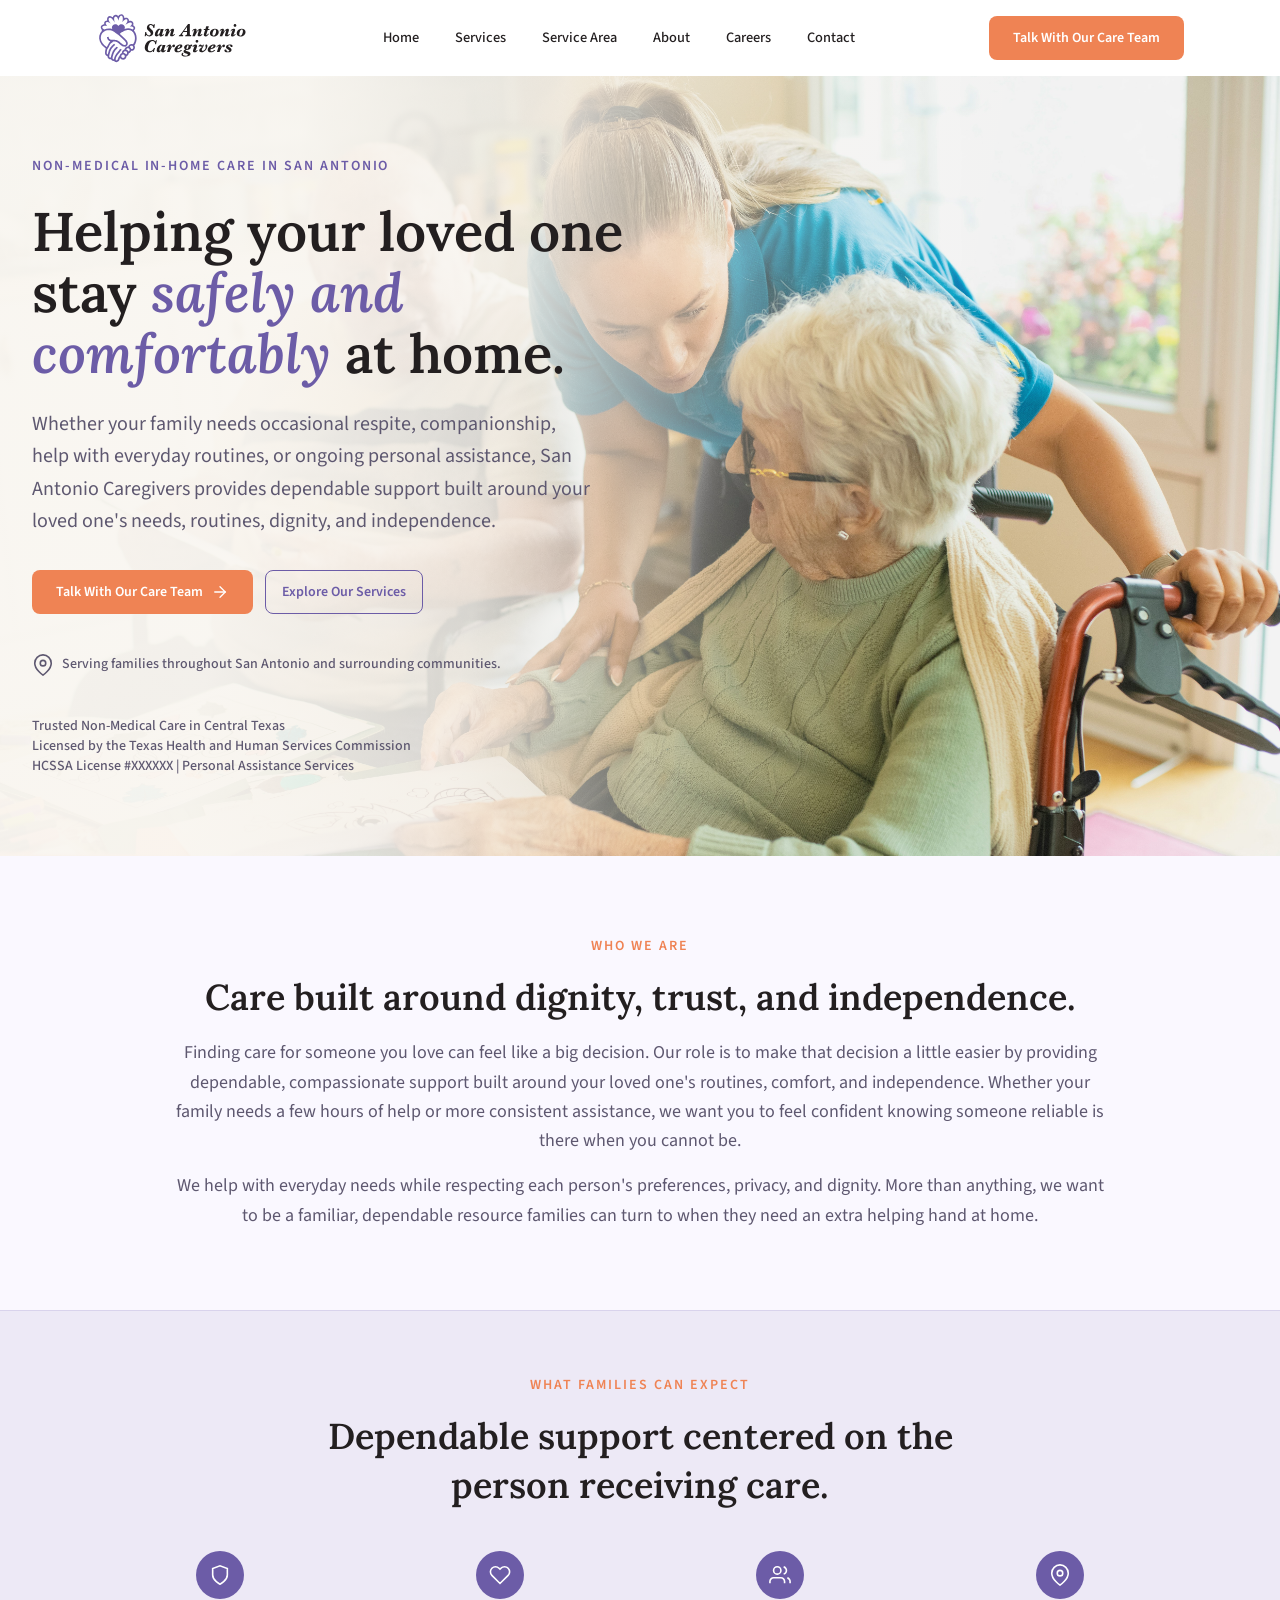
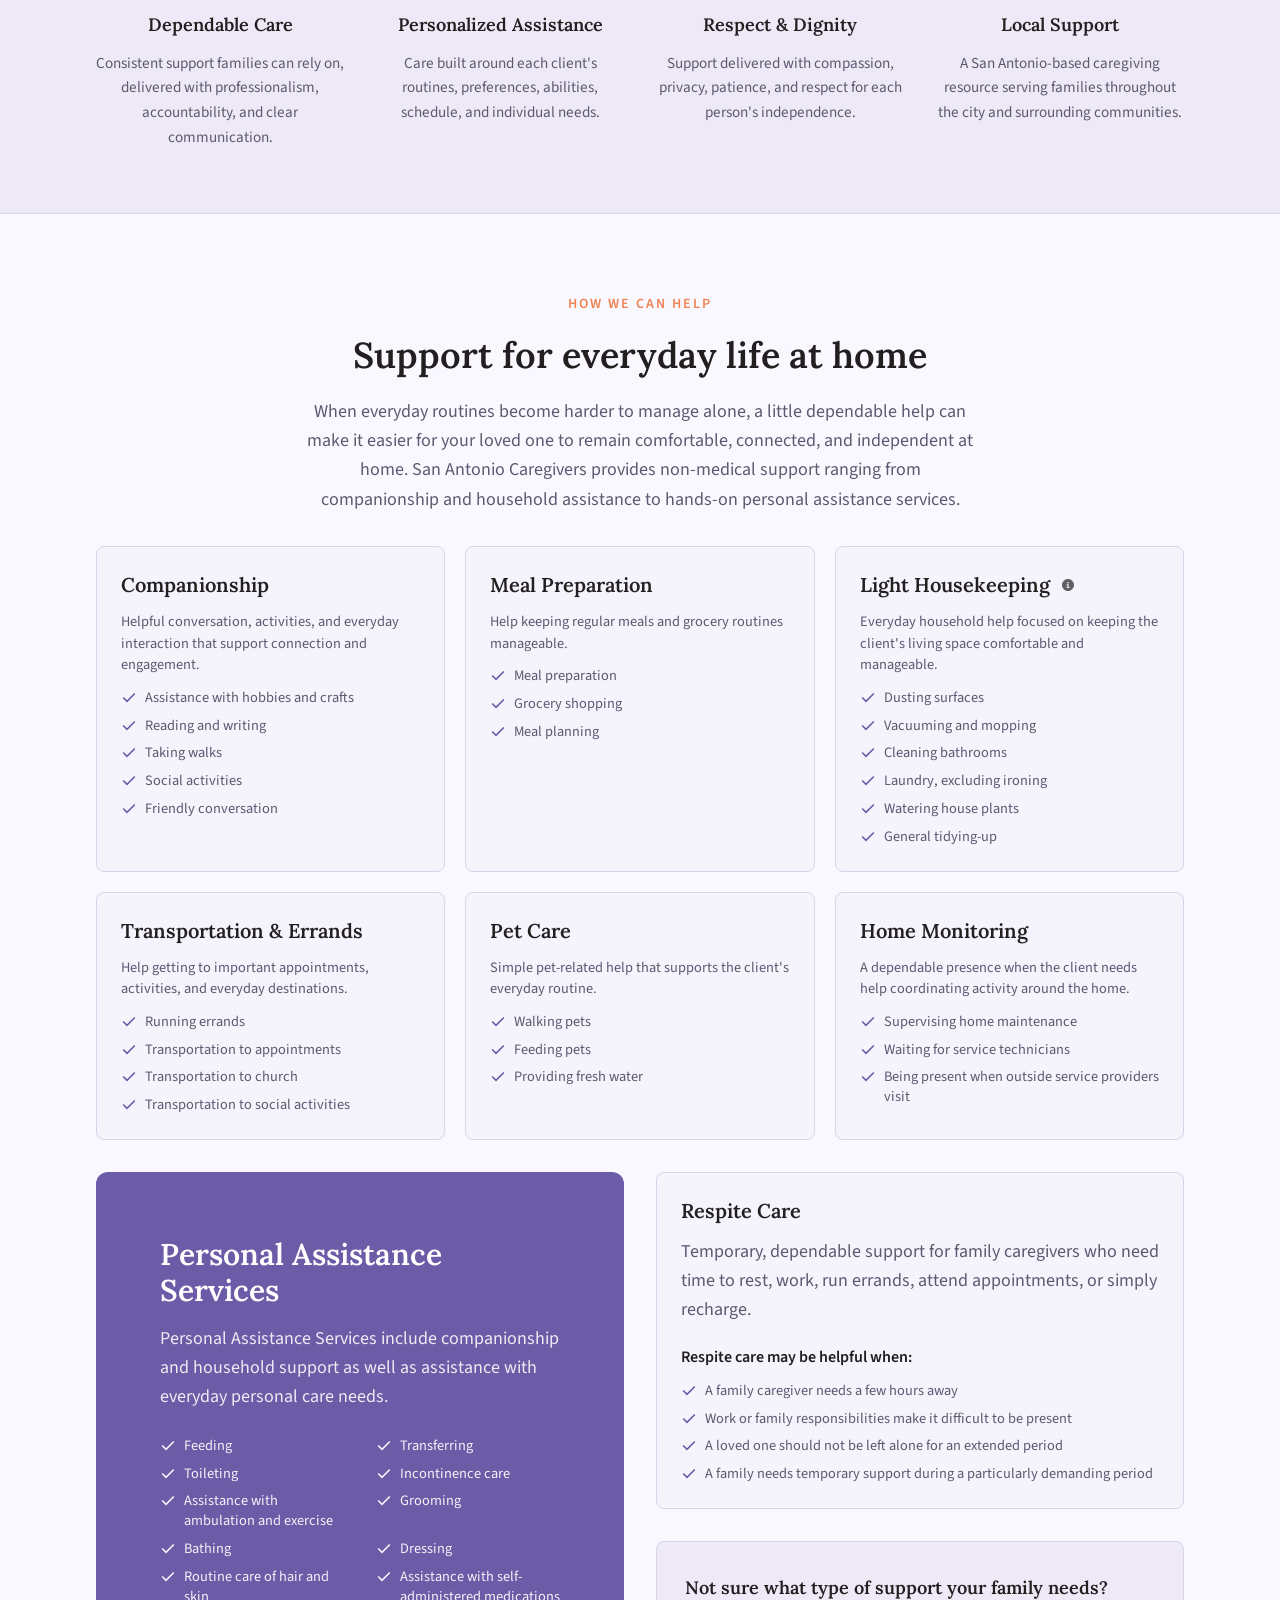
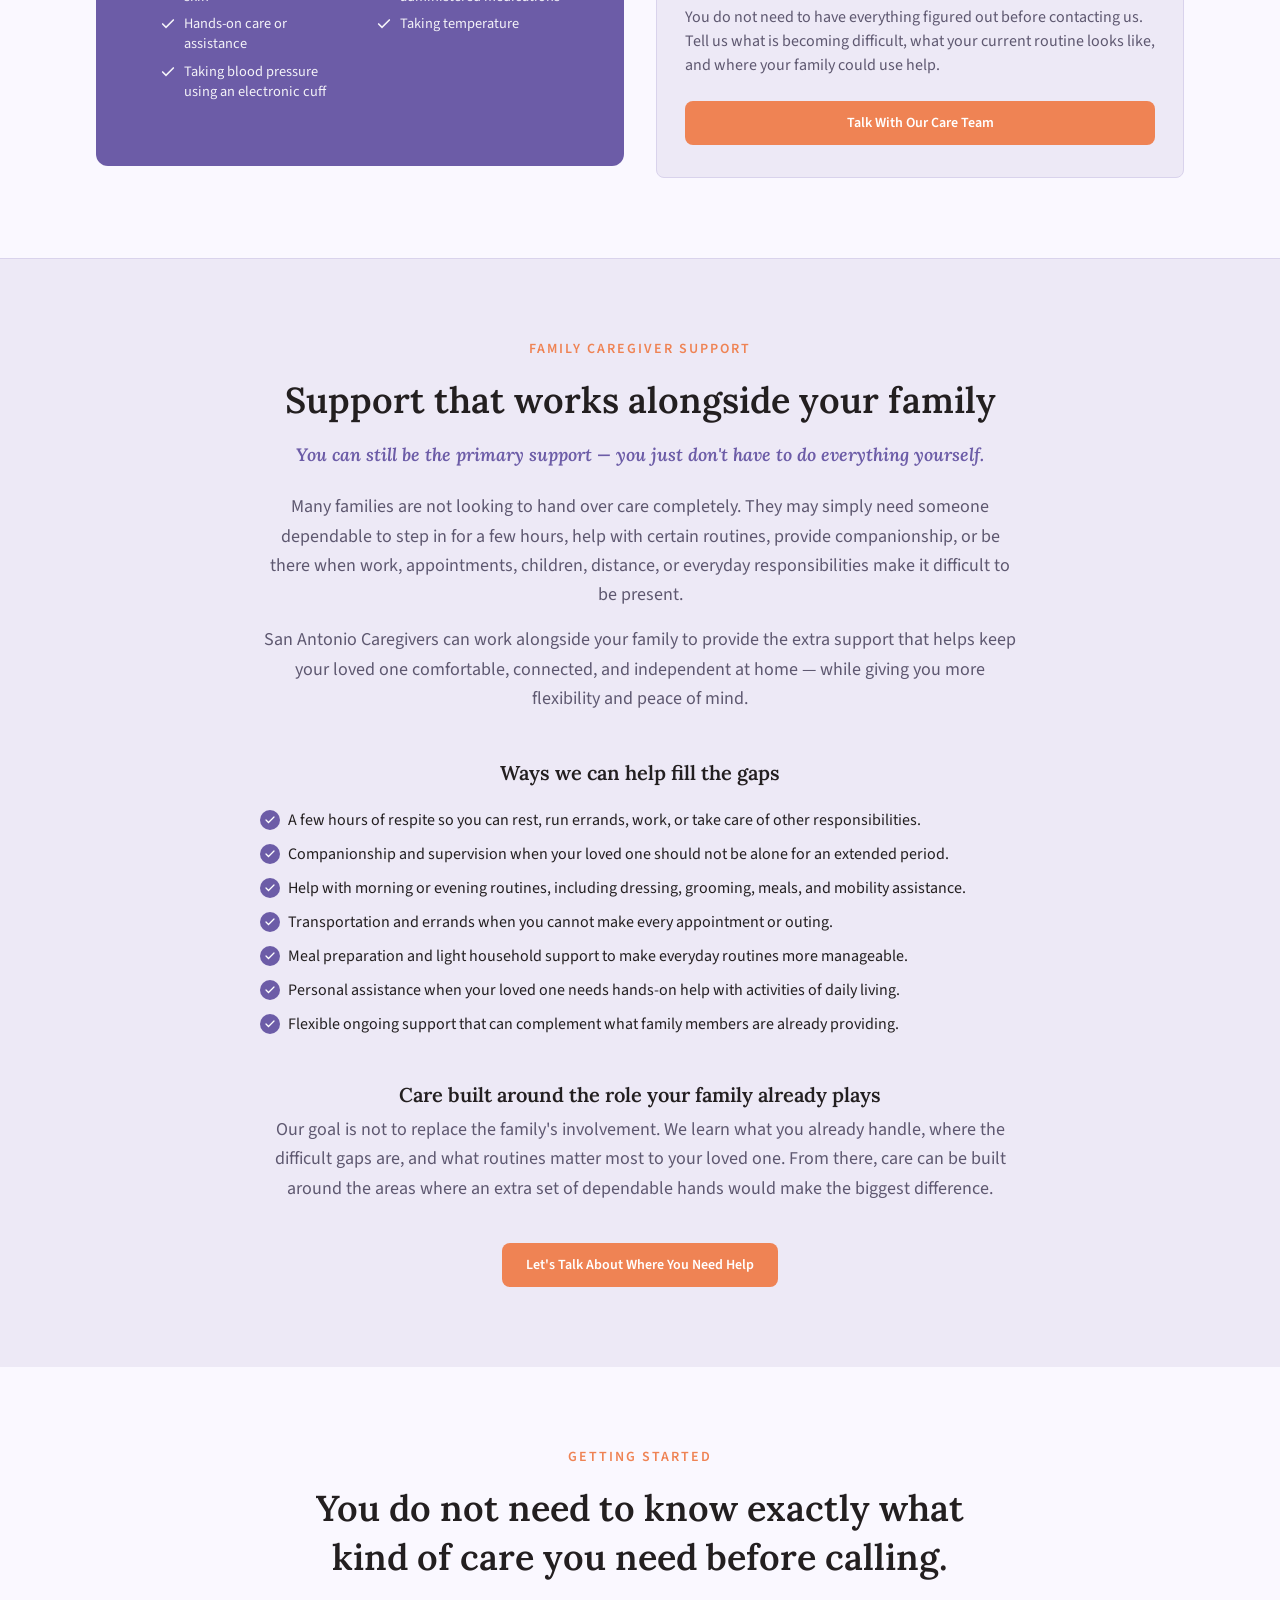
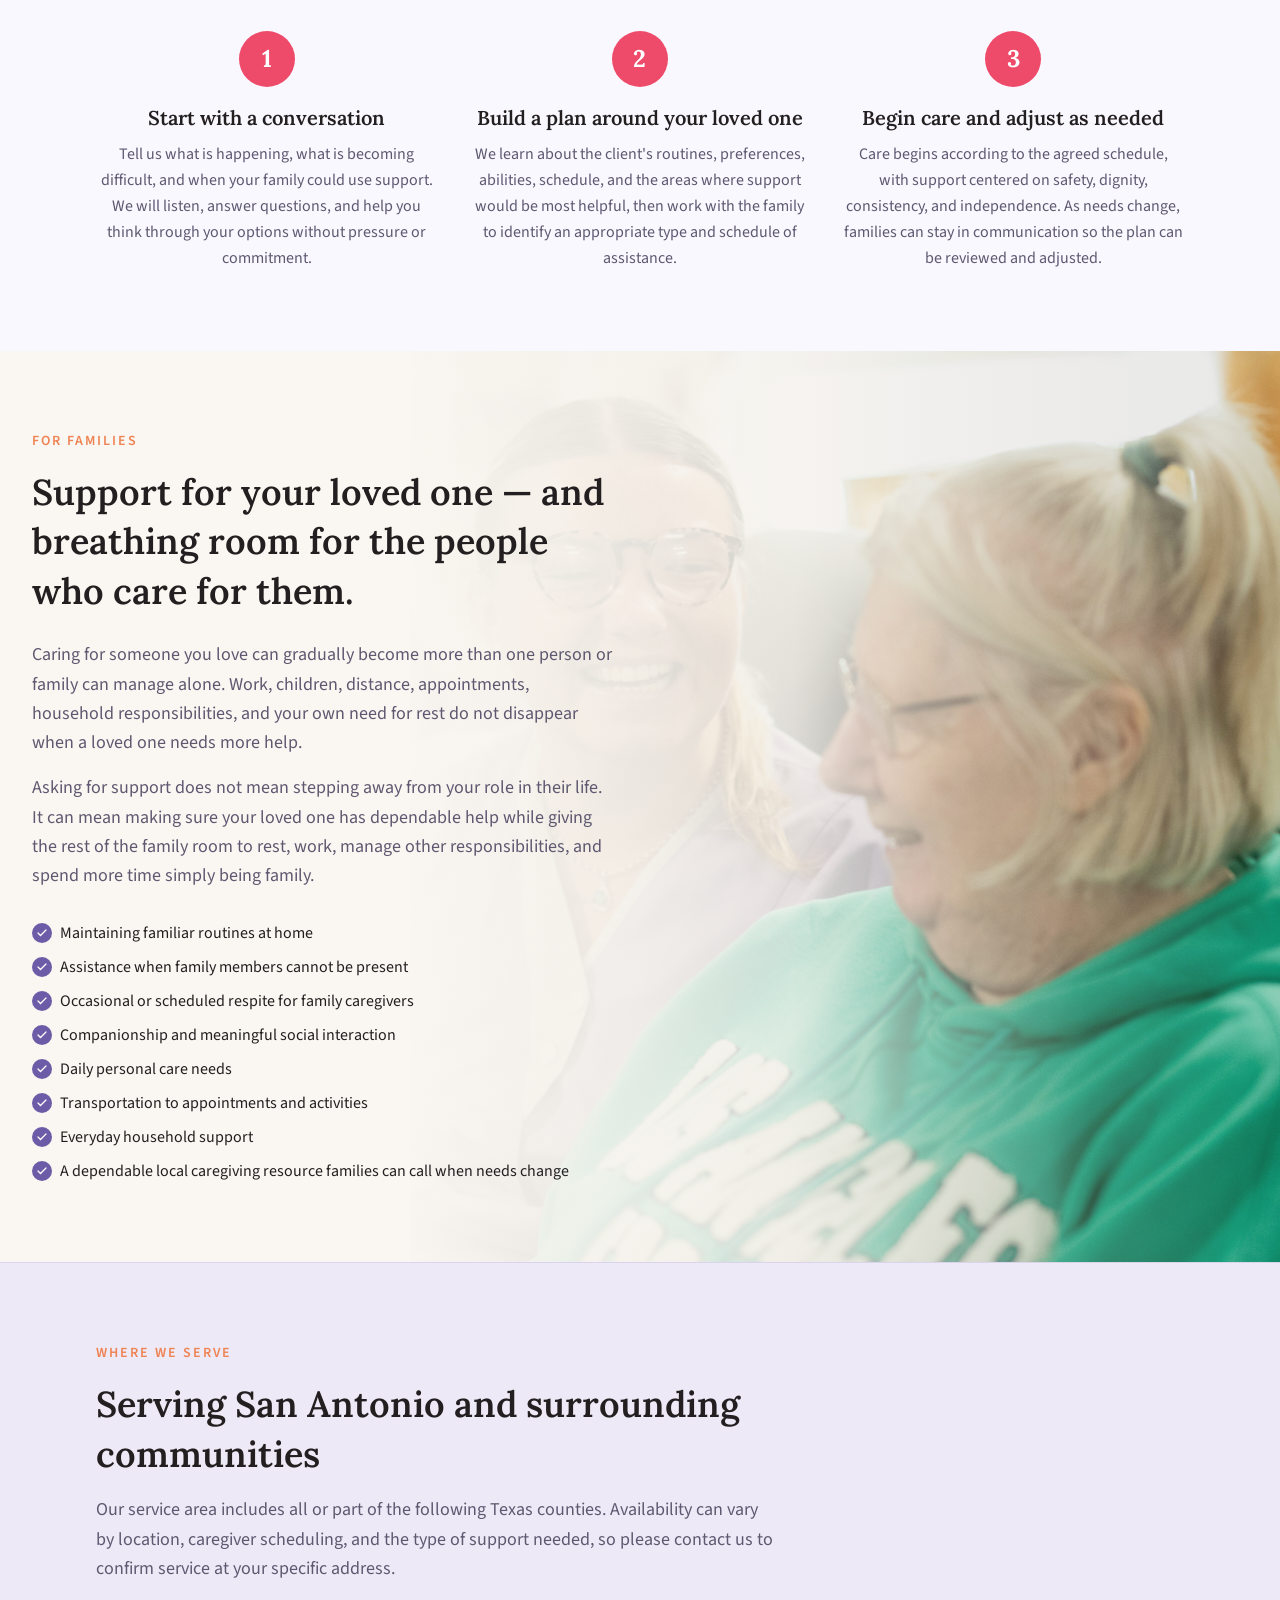
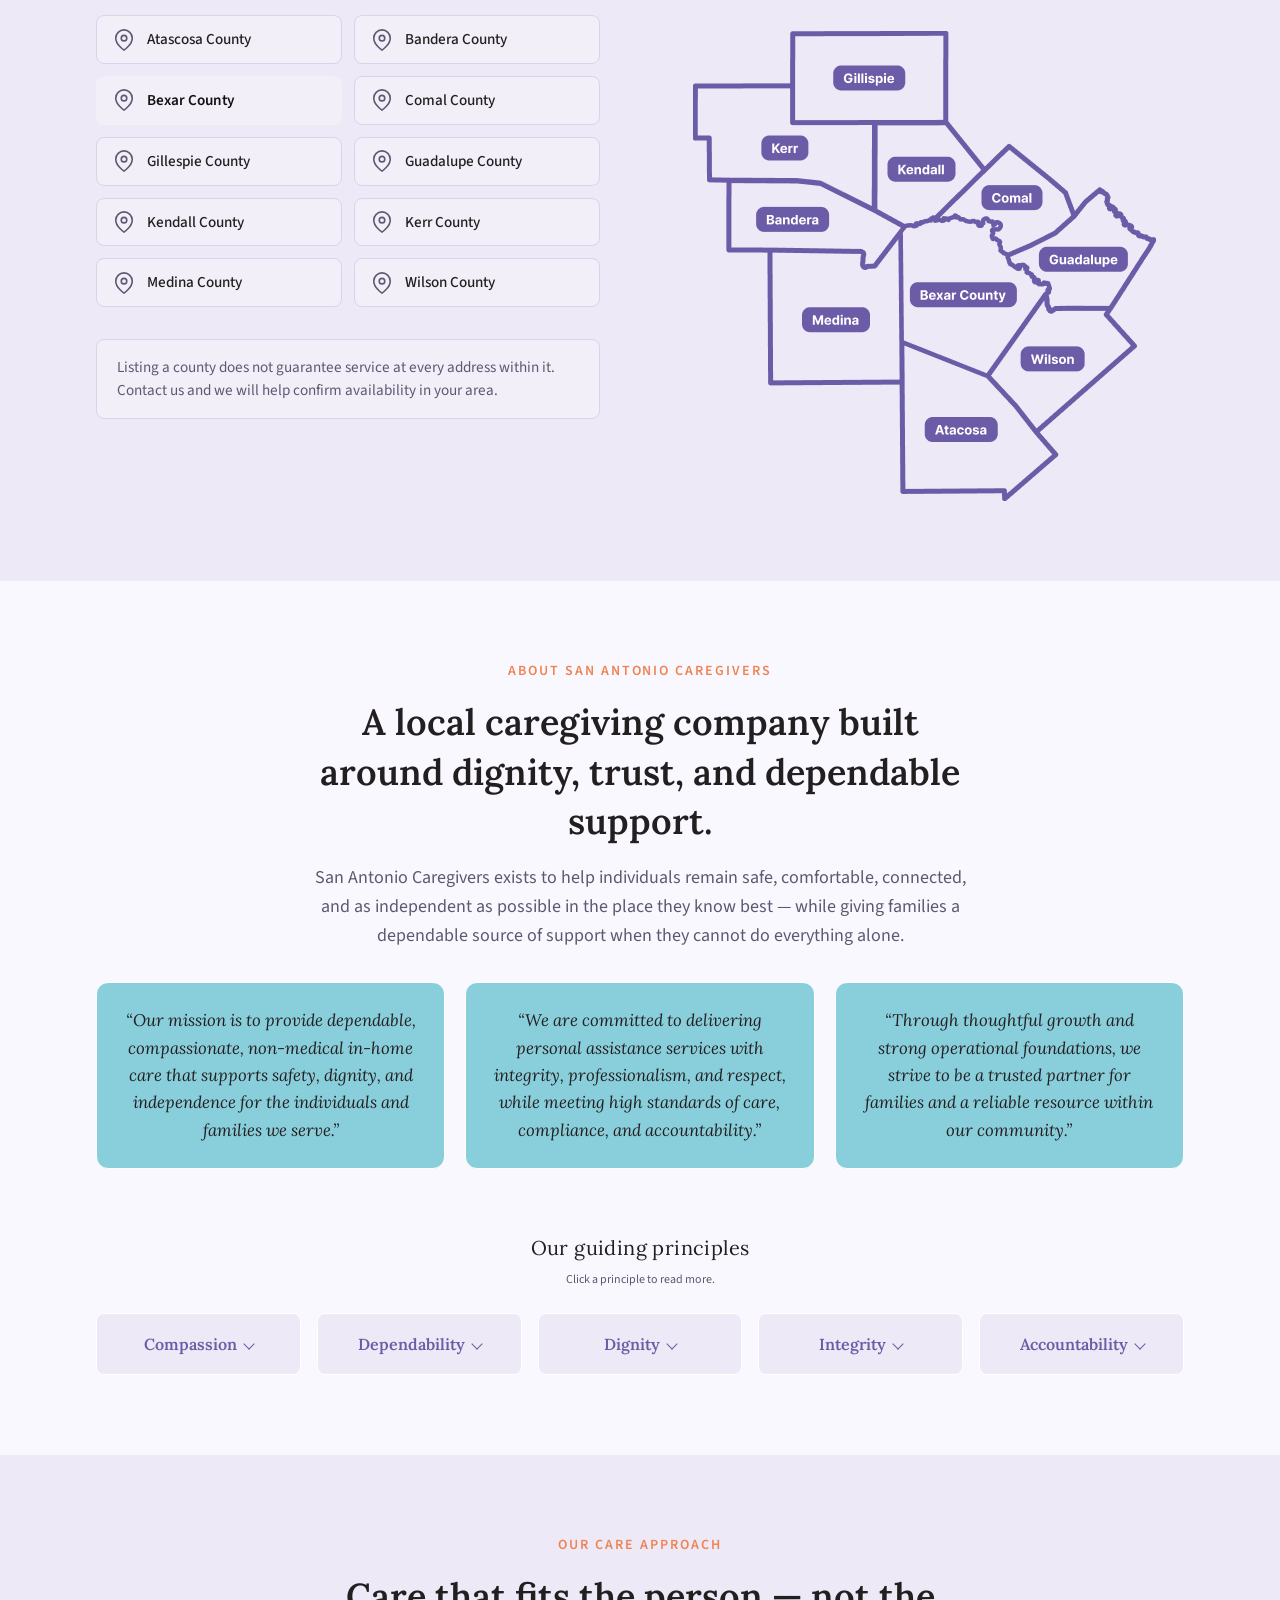
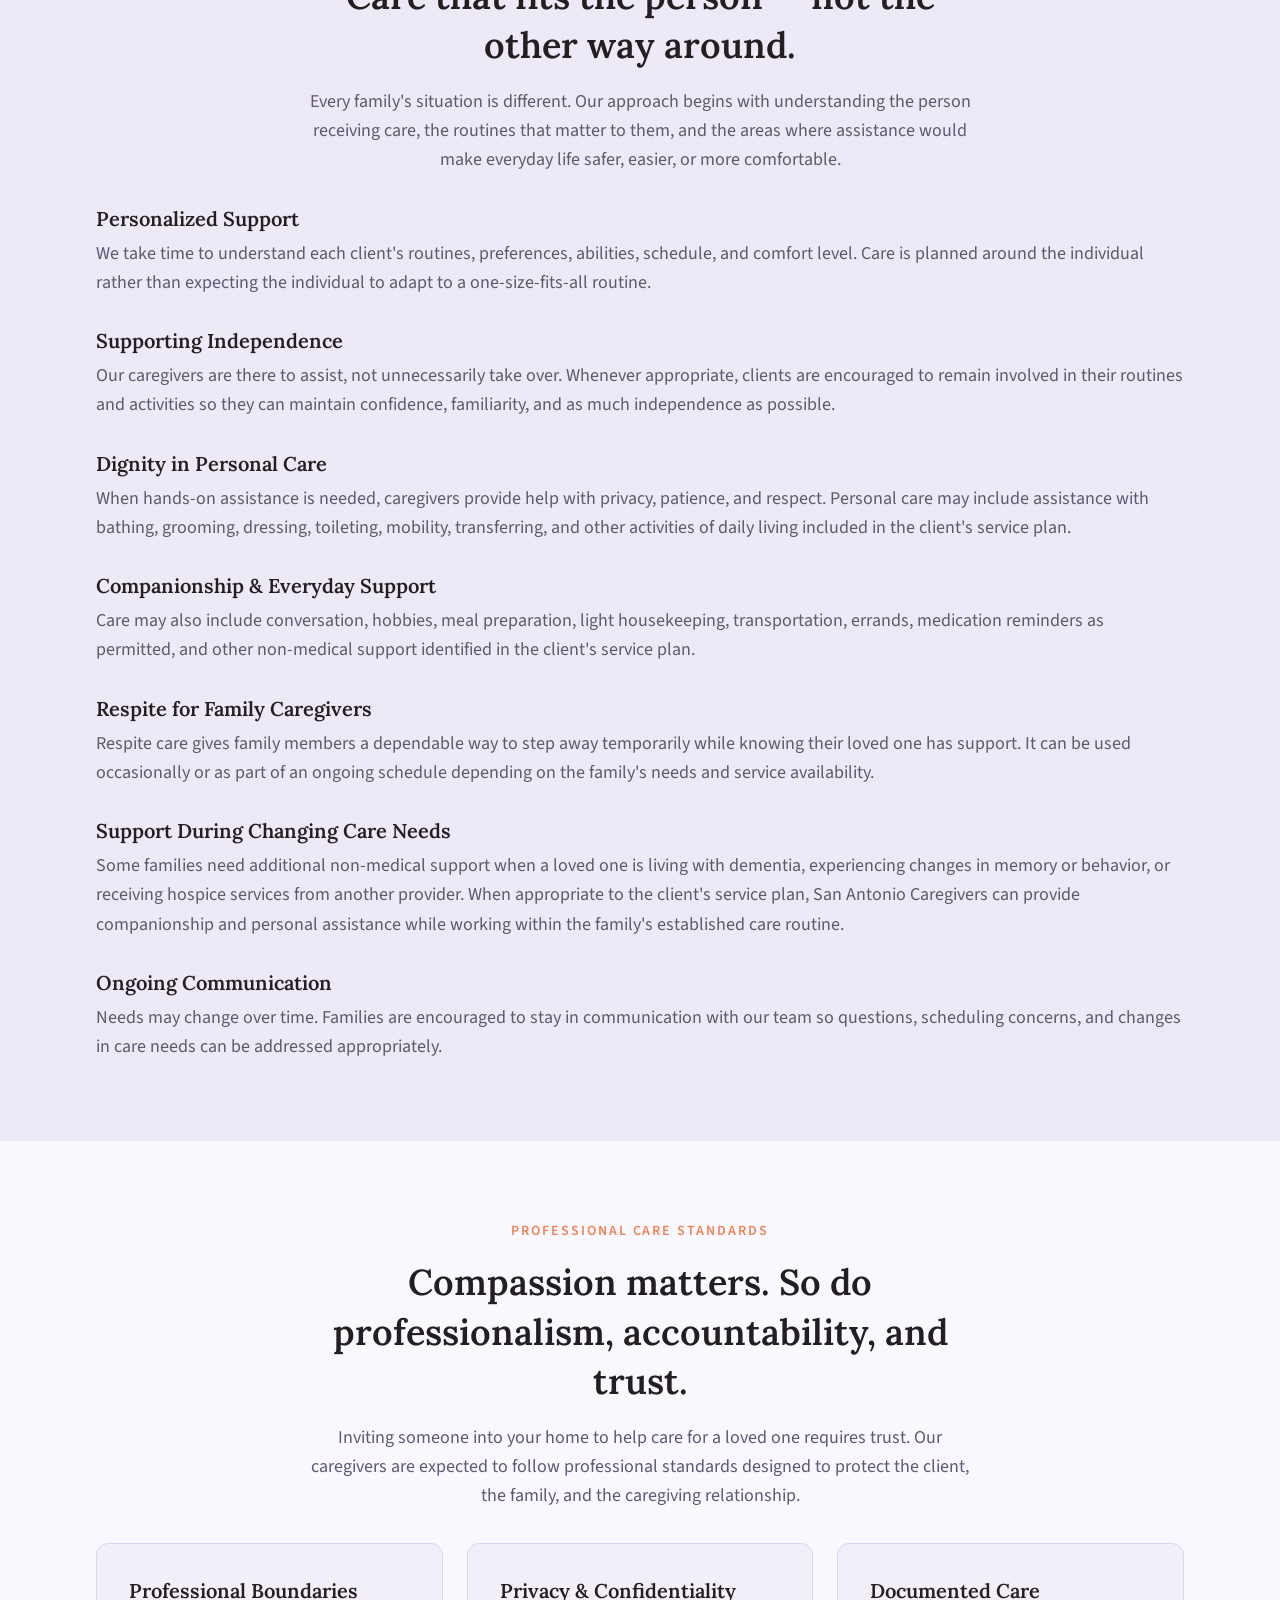
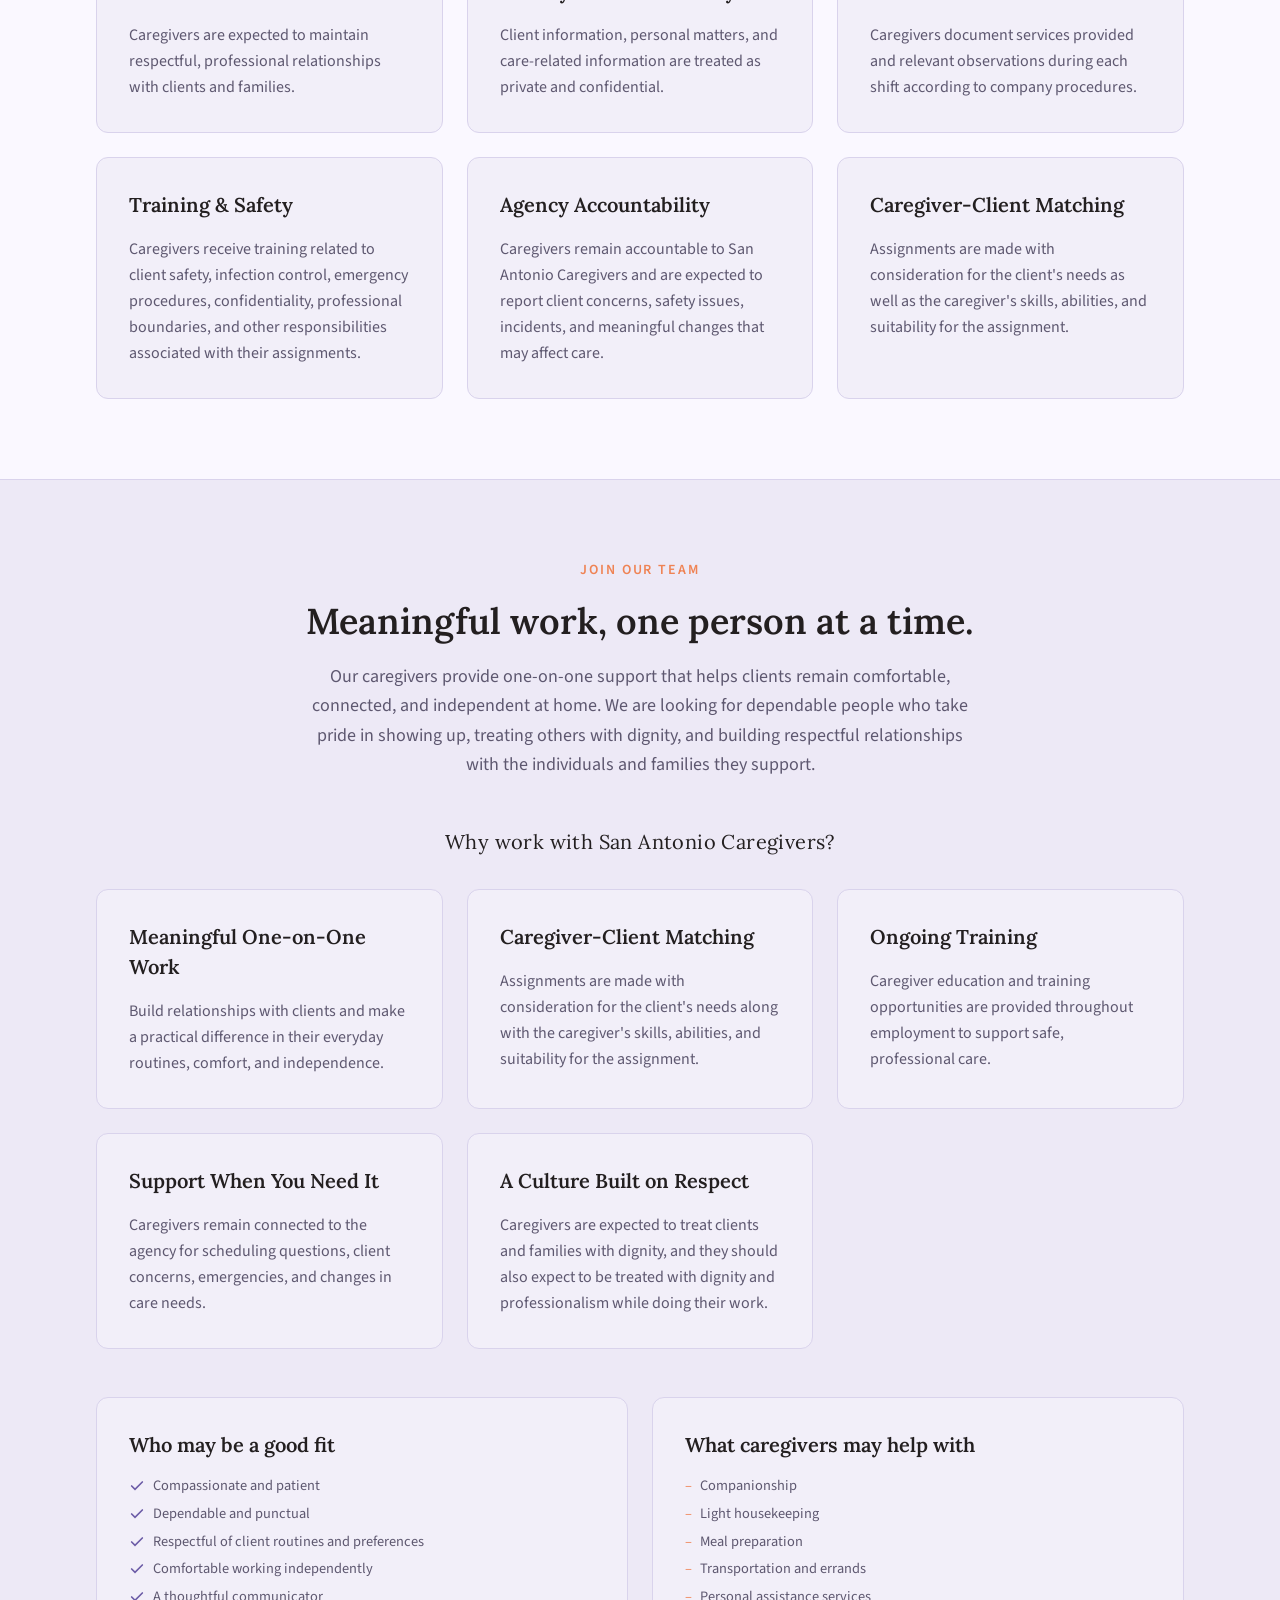
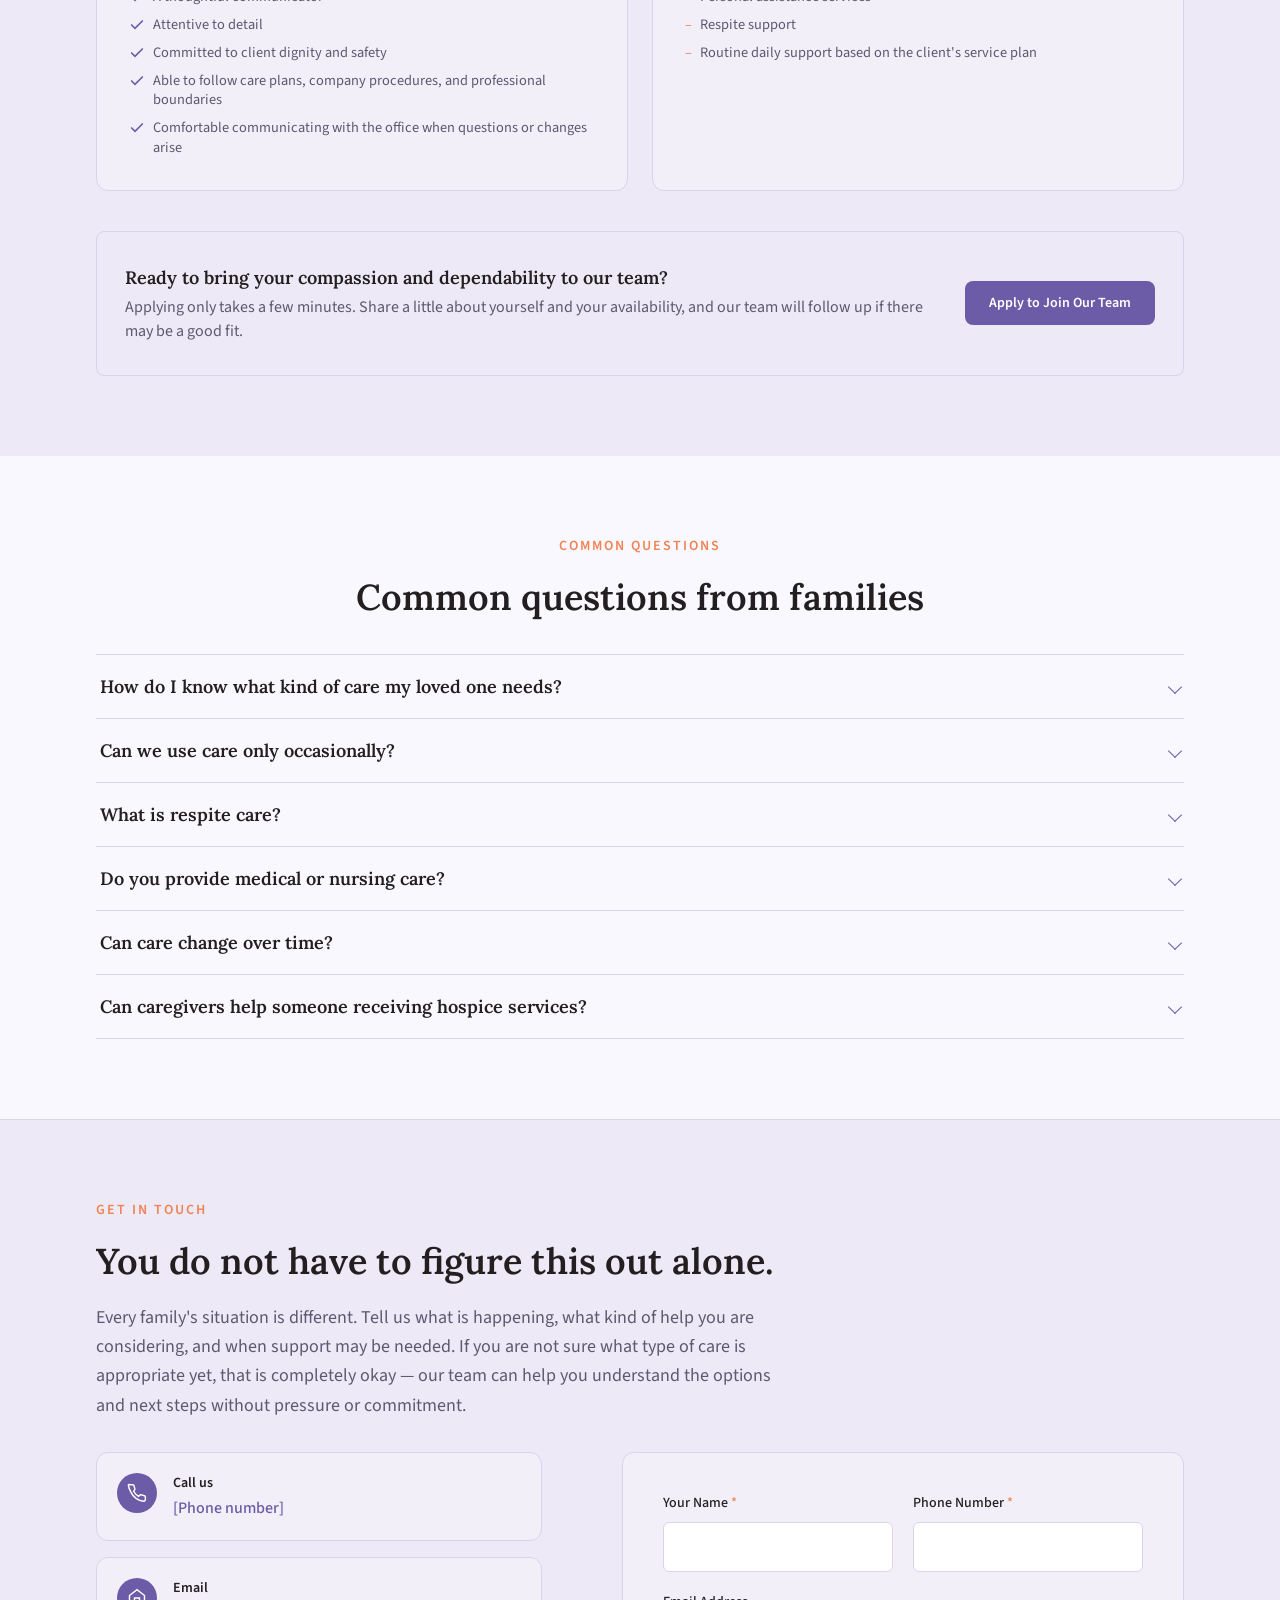
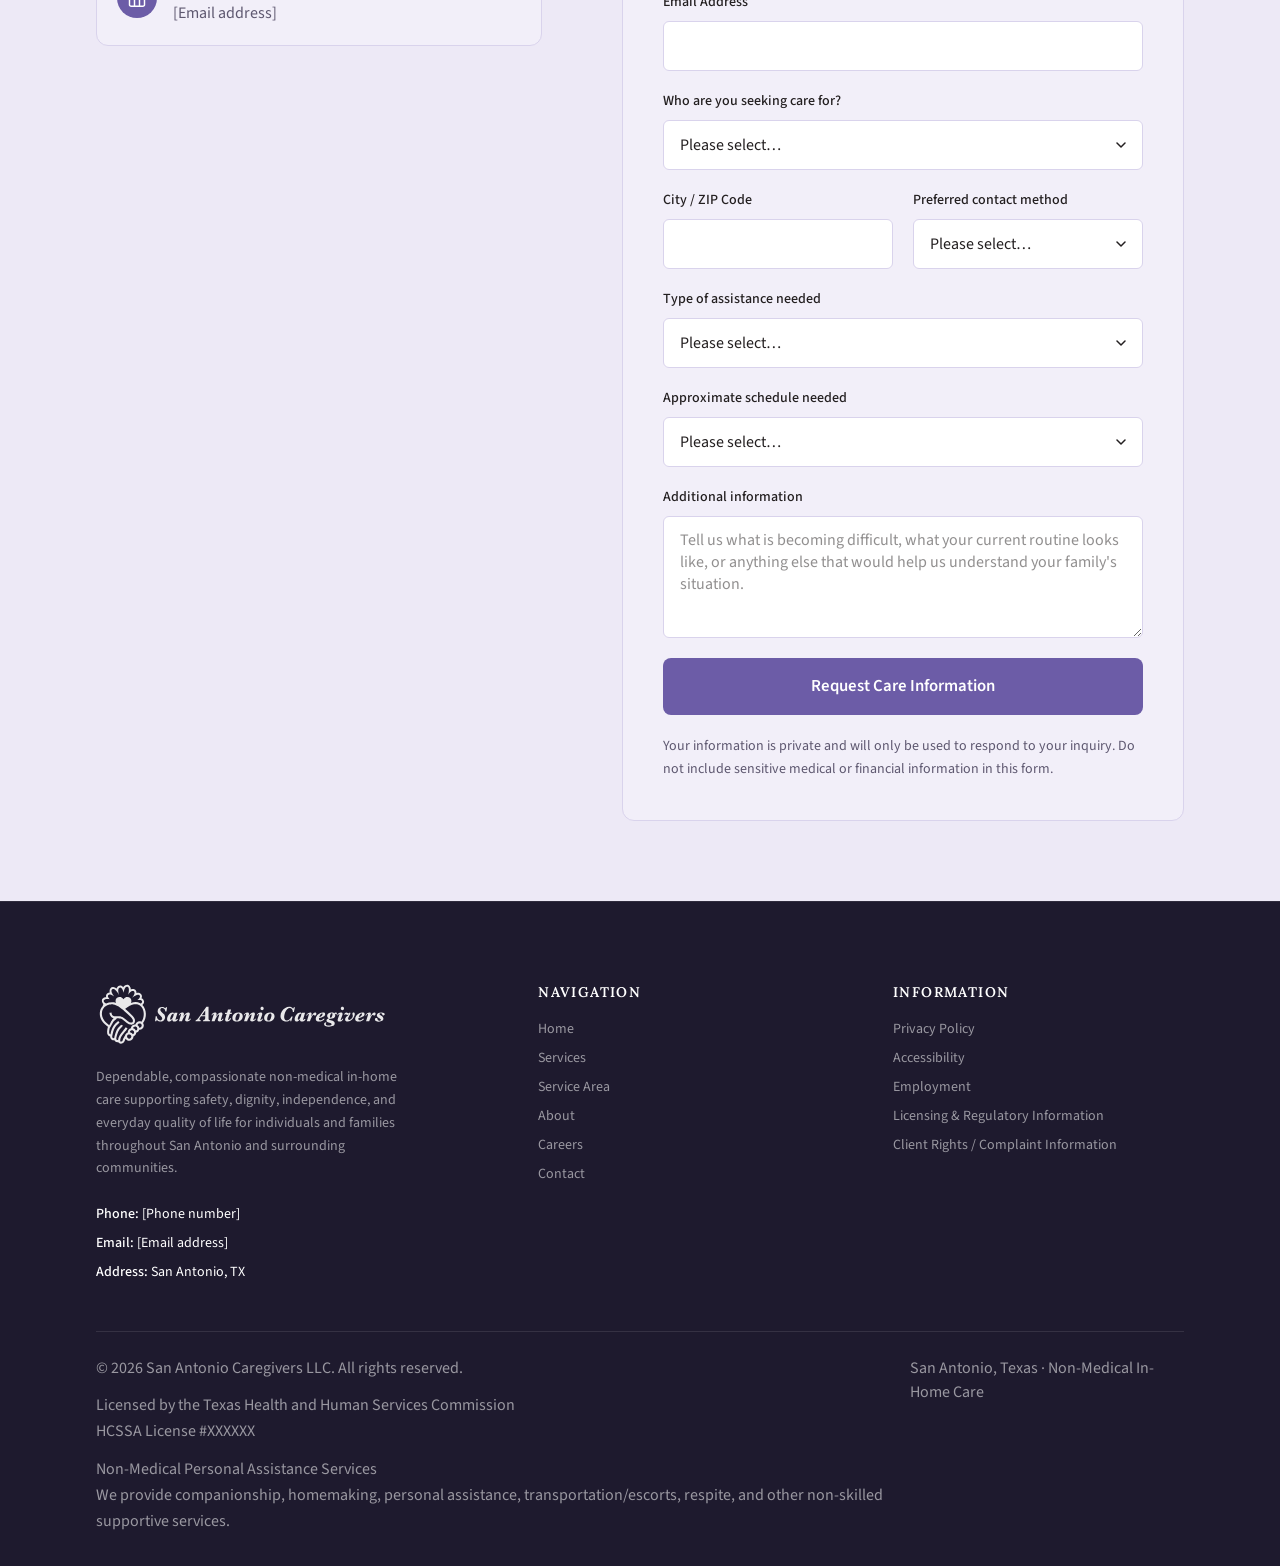
==== commit ecc51f74: "Add hero/logo/care imagery and refine hero and For Families sections Adds the real hero image, locku" ====
--- a/index.html
+++ b/index.html
@@ -24,7 +24,7 @@
     <div class="container">
       <nav class="nav" aria-label="Primary">
         <a href="/" aria-label="San Antonio Caregivers — home">
-          <img class="nav__logo" src="/assets/images/logo/logo-full-black.png" alt="San Antonio Caregivers LLC">
+          <img class="nav__logo" src="/assets/images/logo/sac-lockup-color.svg" alt="San Antonio Caregivers LLC">
         </a>
 
         <div class="nav__links">
@@ -37,11 +37,6 @@
         </div>
 
         <div class="nav__actions">
-          <!-- TODO: replace # with tel:+1XXXXXXXXXX once a real phone number is provided -->
-          <a class="nav__call" href="#contact">
-            <img src="/assets/icons/icon-phone-purple.svg" alt="">
-            Call Us
-          </a>
           <a class="btn btn--primary" href="#contact">Talk With Our Care Team</a>
         </div>
 
@@ -58,10 +53,6 @@
         <a class="mobile-menu__link" href="#careers">Careers</a>
         <a class="mobile-menu__link" href="#contact">Contact</a>
         <div class="mobile-menu__actions">
-          <a class="nav__call" href="#contact">
-            <img src="/assets/icons/icon-phone-purple.svg" alt="">
-            Call Us
-          </a>
           <a class="btn btn--primary btn--full" href="#contact">Talk With Our Care Team</a>
         </div>
       </div>
@@ -74,9 +65,9 @@
     <section class="hero" id="home">
       <div class="hero__bg" aria-hidden="true"></div>
       <div class="container hero__grid">
-        <div>
+        <div class="hero__content">
           <p class="hero__eyebrow">Non-medical in-home care in San Antonio</p>
-          <h1 class="hero__title">Helping your loved one stay safely and comfortably at home.</h1>
+          <h1 class="hero__title">Helping your loved one stay <em>safely and comfortably</em> at home.</h1>
           <p class="hero__body">Whether your family needs occasional respite, companionship, help with everyday routines, or ongoing personal assistance, San Antonio Caregivers provides dependable support built around your loved one's needs, routines, dignity, and independence.</p>
           <div class="hero__actions">
             <a class="btn btn--primary" href="#contact" data-animate-press>
@@ -96,7 +87,7 @@
           </p>
         </div>
         <div class="hero__figure">
-          <img src="/assets/images/hero/hero-caregiver.png" alt="A caregiver offering emotional support, holding hands with an elderly woman at home.">
+          <img src="/assets/images/hero/hero-image.jpg" alt="A caregiver helping an elderly man and woman with a craft activity at home.">
         </div>
       </div>
     </section>
@@ -220,25 +211,11 @@
           </div>
         </div>
 
-        <div style="margin-top:var(--space-32);" class="reveal">
-          <div class="service-card">
-            <h3 class="service-card__title" style="font-size:var(--text-h3);">Respite Care</h3>
-            <p class="body-lead">Temporary, dependable support for family caregivers who need time to rest, work, run errands, attend appointments, or simply recharge.</p>
-            <p style="font-family:var(--font-body); font-weight:600; font-size:var(--text-body-md); color:var(--color-text-primary); margin-top:var(--space-8);">Respite care may be helpful when:</p>
-            <ul class="checklist">
-              <li><img src="/assets/icons/icon-check.svg" alt="">A family caregiver needs a few hours away</li>
-              <li><img src="/assets/icons/icon-check.svg" alt="">Work or family responsibilities make it difficult to be present</li>
-              <li><img src="/assets/icons/icon-check.svg" alt="">A loved one should not be left alone for an extended period</li>
-              <li><img src="/assets/icons/icon-check.svg" alt="">A family needs temporary support during a particularly demanding period</li>
-            </ul>
-          </div>
-        </div>
-
-        <div style="margin-top:var(--space-32);" class="reveal">
+        <div class="highlight-row reveal">
           <div class="callout">
             <h3 class="callout__title">Personal Assistance Services</h3>
             <p class="callout__body">Personal Assistance Services include companionship and household support as well as assistance with everyday personal care needs.</p>
-            <ul class="callout__grid">
+            <ul class="callout__grid callout__grid--2col">
               <li><img src="/assets/icons/icon-check-white.svg" alt="">Feeding</li>
               <li><img src="/assets/icons/icon-check-white.svg" alt="">Transferring</li>
               <li><img src="/assets/icons/icon-check-white.svg" alt="">Toileting</li>
@@ -254,15 +231,27 @@
               <li><img src="/assets/icons/icon-check-white.svg" alt="">Taking blood pressure using an electronic cuff</li>
             </ul>
           </div>
-        </div>
-
-        <div style="margin-top:var(--space-48);" class="reveal">
-          <div class="cta-row">
-            <div>
-              <p class="cta-row__title">Not sure what type of support your family needs?</p>
-              <p class="cta-row__body">You do not need to have everything figured out before contacting us. Tell us what is becoming difficult, what your current routine looks like, and where your family could use help.</p>
-            </div>
-            <a class="btn btn--primary" href="#contact" data-animate-press>Talk With Our Care Team</a>
+
+          <div class="highlight-row__stack">
+            <div class="service-card">
+              <h3 class="service-card__title">Respite Care</h3>
+              <p class="body-lead">Temporary, dependable support for family caregivers who need time to rest, work, run errands, attend appointments, or simply recharge.</p>
+              <p style="font-family:var(--font-body); font-weight:600; font-size:var(--text-body-md); color:var(--color-text-primary); margin-top:var(--space-8);">Respite care may be helpful when:</p>
+              <ul class="checklist">
+                <li><img src="/assets/icons/icon-check.svg" alt="">A family caregiver needs a few hours away</li>
+                <li><img src="/assets/icons/icon-check.svg" alt="">Work or family responsibilities make it difficult to be present</li>
+                <li><img src="/assets/icons/icon-check.svg" alt="">A loved one should not be left alone for an extended period</li>
+                <li><img src="/assets/icons/icon-check.svg" alt="">A family needs temporary support during a particularly demanding period</li>
+              </ul>
+            </div>
+
+            <div class="cta-row cta-row--stacked">
+              <div>
+                <p class="cta-row__title">Not sure what type of support your family needs?</p>
+                <p class="cta-row__body">You do not need to have everything figured out before contacting us. Tell us what is becoming difficult, what your current routine looks like, and where your family could use help.</p>
+              </div>
+              <a class="btn btn--primary btn--full" href="#contact" data-animate-press>Talk With Our Care Team</a>
+            </div>
           </div>
         </div>
       </div>
@@ -333,28 +322,27 @@
     </section>
 
     <!-- Support for families & respite care -->
-    <section class="section" style="background:var(--color-warm-bg); padding: var(--space-80) 0;">
-      <div class="container">
-        <div class="split reveal">
-          <div>
-            <p class="eyebrow">For families</p>
-            <h2 class="h2" style="margin-top:var(--space-16);">Support for your loved one — and breathing room for the people who care for them.</h2>
-            <p class="body-lead" style="margin-top:var(--space-24);">Caring for someone you love can gradually become more than one person or family can manage alone. Work, children, distance, appointments, household responsibilities, and your own need for rest do not disappear when a loved one needs more help.</p>
-            <p class="body-lead" style="margin-top:var(--space-16);">Asking for support does not mean stepping away from your role in their life. It can mean making sure your loved one has dependable help while giving the rest of the family room to rest, work, manage other responsibilities, and spend more time simply being family.</p>
-            <ul class="checklist checklist--circle" style="margin-top:var(--space-32); gap:var(--space-12);">
-              <li><span class="checklist__bullet"><img src="/assets/icons/icon-check-circle.svg" alt=""></span>Maintaining familiar routines at home</li>
-              <li><span class="checklist__bullet"><img src="/assets/icons/icon-check-circle.svg" alt=""></span>Assistance when family members cannot be present</li>
-              <li><span class="checklist__bullet"><img src="/assets/icons/icon-check-circle.svg" alt=""></span>Occasional or scheduled respite for family caregivers</li>
-              <li><span class="checklist__bullet"><img src="/assets/icons/icon-check-circle.svg" alt=""></span>Companionship and meaningful social interaction</li>
-              <li><span class="checklist__bullet"><img src="/assets/icons/icon-check-circle.svg" alt=""></span>Daily personal care needs</li>
-              <li><span class="checklist__bullet"><img src="/assets/icons/icon-check-circle.svg" alt=""></span>Transportation to appointments and activities</li>
-              <li><span class="checklist__bullet"><img src="/assets/icons/icon-check-circle.svg" alt=""></span>Everyday household support</li>
-              <li><span class="checklist__bullet"><img src="/assets/icons/icon-check-circle.svg" alt=""></span>A dependable local caregiving resource families can call when needs change</li>
-            </ul>
-          </div>
-          <div class="split__figure">
-            <img src="/assets/images/families-caregiver.png" alt="A caregiver assisting an elderly woman with a shared activity at home.">
-          </div>
+    <section class="split" style="background:var(--color-warm-bg);">
+      <div class="split__bg" aria-hidden="true"></div>
+      <div class="split__figure">
+        <img src="/assets/images/care-examples/care-4.jpg" alt="A caregiver laughing with an elderly client at home.">
+      </div>
+      <div class="container split__grid">
+        <div class="split__content reveal">
+          <p class="eyebrow">For families</p>
+          <h2 class="h2" style="margin-top:var(--space-16);">Support for your loved one — and breathing room for the people who care for them.</h2>
+          <p class="body-lead" style="margin-top:var(--space-24);">Caring for someone you love can gradually become more than one person or family can manage alone. Work, children, distance, appointments, household responsibilities, and your own need for rest do not disappear when a loved one needs more help.</p>
+          <p class="body-lead" style="margin-top:var(--space-16);">Asking for support does not mean stepping away from your role in their life. It can mean making sure your loved one has dependable help while giving the rest of the family room to rest, work, manage other responsibilities, and spend more time simply being family.</p>
+          <ul class="checklist checklist--circle" style="margin-top:var(--space-32); gap:var(--space-12);">
+            <li><span class="checklist__bullet"><img src="/assets/icons/icon-check-circle.svg" alt=""></span>Maintaining familiar routines at home</li>
+            <li><span class="checklist__bullet"><img src="/assets/icons/icon-check-circle.svg" alt=""></span>Assistance when family members cannot be present</li>
+            <li><span class="checklist__bullet"><img src="/assets/icons/icon-check-circle.svg" alt=""></span>Occasional or scheduled respite for family caregivers</li>
+            <li><span class="checklist__bullet"><img src="/assets/icons/icon-check-circle.svg" alt=""></span>Companionship and meaningful social interaction</li>
+            <li><span class="checklist__bullet"><img src="/assets/icons/icon-check-circle.svg" alt=""></span>Daily personal care needs</li>
+            <li><span class="checklist__bullet"><img src="/assets/icons/icon-check-circle.svg" alt=""></span>Transportation to appointments and activities</li>
+            <li><span class="checklist__bullet"><img src="/assets/icons/icon-check-circle.svg" alt=""></span>Everyday household support</li>
+            <li><span class="checklist__bullet"><img src="/assets/icons/icon-check-circle.svg" alt=""></span>A dependable local caregiving resource families can call when needs change</li>
+          </ul>
         </div>
       </div>
     </section>
@@ -578,7 +566,7 @@
               <li>Respite support</li>
               <li>Routine daily support based on the client's service plan</li>
             </ul>
-            <p class="careers-note">Specific details regarding current openings, pay, scheduling, employment classification, benefits, and position requirements will be added once formally confirmed. Contact us for current opportunities.</p>
+            <p class="careers-note" hidden>Specific details regarding current openings, pay, scheduling, employment classification, benefits, and position requirements will be added once formally confirmed. Contact us for current opportunities.</p>
           </div>
         </div>
 
@@ -877,7 +865,7 @@
     <div class="container">
       <div class="footer__grid">
         <div>
-          <img class="footer__logo" src="/assets/images/logo/logo-full-black.png" alt="San Antonio Caregivers LLC">
+          <img class="footer__logo" src="/assets/images/logo/sac-lockup-horizontal-white.svg" alt="San Antonio Caregivers LLC">
           <p class="footer__desc">Dependable, compassionate non-medical in-home care supporting safety, dignity, independence, and everyday quality of life for individuals and families throughout San Antonio and surrounding communities.</p>
           <div class="footer__contact">
             <!-- TODO: replace placeholders with real contact details -->
--- a/assets/css/components.css
+++ b/assets/css/components.css
@@ -222,14 +222,18 @@
   display: none;
   flex-direction: column;
   gap: var(--space-4);
-  padding: var(--space-16) 0 var(--space-24);
-  border-top: 1px solid var(--color-border-light);
+  padding: 0;
+  border-top: 0 solid var(--color-border-light);
   max-height: 0;
   overflow: hidden;
-  transition: max-height var(--duration-base) var(--ease-subtle);
+  transition: max-height var(--duration-base) var(--ease-subtle),
+    padding var(--duration-base) var(--ease-subtle),
+    border-top-width var(--duration-base) var(--ease-subtle);
 }
 
 .mobile-menu.is-open {
+  padding: var(--space-16) 0 var(--space-24);
+  border-top-width: 1px;
   max-height: 480px;
 }
 
@@ -279,26 +283,53 @@
   overflow: hidden;
 }
 
+/* The photo is a full-bleed layer behind everything (see .hero__figure),
+   at every width. On tablet/desktop, .hero__bg lays a cream gradient
+   over it — solid behind the text, fading out toward the right — so the
+   text and the photo can each be wider than a rigid two-column split
+   would allow, instead of being boxed into separate columns. On mobile
+   (see the max-width query below) a solid purple tint replaces this
+   gradient and the text switches to white/centered. */
 .hero__bg {
   position: absolute;
   inset: 0;
+  z-index: 1;
   background: linear-gradient(
-    112deg,
-    rgba(250, 247, 242, 0.96) 43%,
-    rgba(250, 247, 242, 0.55) 71%,
-    rgba(250, 247, 242, 0.2) 92%
+    100deg,
+    rgba(250, 247, 242, 0.97) 22%,
+    rgba(250, 247, 242, 0.85) 40%,
+    rgba(250, 247, 242, 0.3) 58%,
+    rgba(250, 247, 242, 0.02) 72%
   );
   pointer-events: none;
 }
 
+.hero__figure {
+  position: absolute;
+  inset: 0;
+  width: 100%;
+  height: 100%;
+  z-index: 0;
+}
+
+.hero__figure img {
+  position: absolute;
+  inset: 0;
+  width: 100%;
+  height: 100%;
+  object-fit: cover;
+  object-position: 88% 25%;
+}
+
 .hero__grid {
-  position: relative;
-  display: grid;
-  grid-template-columns: minmax(0, 540px) 1fr;
-  align-items: center;
-  gap: var(--space-40);
   padding: var(--space-80) var(--space-32);
   max-width: 1320px;
+}
+
+.hero__content {
+  position: relative;
+  z-index: 2;
+  max-width: 640px;
 }
 
 .hero__eyebrow {
@@ -330,11 +361,12 @@
   line-height: 1.625;
   color: var(--color-text-secondary);
   margin-top: var(--space-24);
-  max-width: 520px;
+  max-width: 560px;
 }
 
 .hero__actions {
   display: flex;
+  flex-wrap: wrap;
   gap: var(--space-12);
   margin-top: var(--space-32);
 }
@@ -364,37 +396,88 @@
   color: var(--color-text-secondary);
 }
 
-.hero__figure {
-  position: relative;
-  aspect-ratio: 1014 / 591;
-  width: 100%;
-  border-radius: 999px 0 0 999px;
-  overflow: hidden;
-  background: var(--color-white);
-}
-
-.hero__figure img {
-  position: absolute;
-  inset: 0;
-  width: 100%;
-  height: 100%;
-  object-fit: cover;
-  object-position: 65% 30%;
-}
-
-@media (max-width: 960px) {
+@media (max-width: 475px) {
+  .hero__bg {
+    display: none;
+  }
+
   .hero__grid {
-    grid-template-columns: 1fr;
     padding: var(--space-64) var(--space-20);
-  }
-
-  .hero__figure {
-    aspect-ratio: 4 / 3;
-    border-radius: var(--radius-container);
+    text-align: center;
+  }
+
+  .hero__content {
+    max-width: none;
+  }
+
+  .hero__figure::after {
+    content: '';
+    position: absolute;
+    inset: 0;
+    background: rgba(108, 92, 167, 0.82);
+  }
+
+  .hero__figure img {
+    object-position: 50% 30%;
   }
 
   .hero__title {
     font-size: 40px;
+    color: var(--color-white);
+  }
+
+  .hero__title em {
+    color: var(--color-brand-orange);
+  }
+
+  .hero__eyebrow {
+    color: var(--color-brand-orange);
+  }
+
+  .hero__body {
+    color: rgba(255, 255, 255, 0.92);
+    margin-left: auto;
+    margin-right: auto;
+  }
+
+  .hero__actions {
+    justify-content: center;
+  }
+
+  .hero__meta {
+    color: rgba(255, 255, 255, 0.75);
+    justify-content: center;
+  }
+
+  .hero__trust {
+    color: rgba(255, 255, 255, 0.75);
+  }
+
+  .hero__meta img {
+    filter: brightness(0) invert(1);
+  }
+
+  .hero .btn--outline {
+    border-color: var(--color-white);
+    color: var(--color-white);
+  }
+
+  .hero .btn--outline:hover {
+    background: rgba(255, 255, 255, 0.15);
+  }
+}
+
+@media (min-width: 476px) and (max-width: 900px) {
+  /* At this width the hero still shows the photo/gradient background
+     (the solid purple tint only kicks in below 475px), so the
+     outline button needs its own fill here to stay legible against
+     the image instead of just a thin border. */
+  .hero .btn--outline {
+    background: var(--color-white);
+  }
+
+  .hero .btn--outline:hover {
+    background: var(--color-tint-soft);
   }
 }
 
@@ -656,6 +739,10 @@
   flex-shrink: 0;
 }
 
+.callout__grid--2col {
+  grid-template-columns: repeat(2, 1fr);
+}
+
 @media (max-width: 900px) {
   .callout {
     padding: var(--space-40) var(--space-24);
@@ -667,6 +754,36 @@
 
 @media (max-width: 560px) {
   .callout__grid {
+    grid-template-columns: 1fr;
+  }
+}
+
+/* Respite Care + Personal Assistance Services sitting side by side at
+   half width each, instead of stacked full-width blocks. */
+.highlight-row {
+  display: grid;
+  grid-template-columns: 1fr 1fr;
+  align-items: start;
+  gap: var(--space-32);
+  margin-top: var(--space-32);
+}
+
+.highlight-row__stack {
+  display: flex;
+  flex-direction: column;
+  gap: var(--space-32);
+}
+
+/* Confined to a half-width column now, so this always stacks — the
+   viewport-based breakpoint on the base .cta-row assumes it has the
+   full section width to work with. */
+.cta-row--stacked {
+  flex-direction: column;
+  align-items: flex-start;
+}
+
+@media (max-width: 900px) {
+  .highlight-row {
     grid-template-columns: 1fr;
   }
 }
@@ -810,19 +927,45 @@
    Split media section (For families / image + text)
    ========================================================= */
 
+/* Same full-bleed overlap technique as the hero, mirrored: the photo is
+   a full-bleed layer with the image content favoring the left, and the
+   gradient here is solid on the right (behind the text) fading out
+   toward the left, so the photo shows through on the left side instead
+   of the right. */
 .split {
-  display: grid;
-  grid-template-columns: minmax(0, 504px) 1fr;
-  gap: var(--space-64);
-  align-items: center;
+  position: relative;
+  overflow: hidden;
+}
+
+.split__bg {
+  position: absolute;
+  inset: 0;
+  z-index: 1;
+  /* The text column overlaps the right portion of .split__figure's
+     68%-wide image (at narrower desktop widths the text's left edge
+     falls ~60% of the way across the section, well inside the photo),
+     so the tint has to stay solid/near-solid through that whole
+     overlap for legibility, and only fade out over the remaining
+     image area where there's no text sitting on top of it. */
+  background: linear-gradient(
+    to right,
+    rgba(250, 247, 242, 1) 30%,
+    rgba(250, 247, 242, 0.9) 50%,
+    rgba(250, 247, 242, 0.8) 62%,
+    rgba(250, 247, 242, 0.5) 72%,
+    rgba(250, 247, 242, 0.2) 85%,
+    rgba(250, 247, 242, 0.05) 100%
+  );
+  pointer-events: none;
 }
 
 .split__figure {
-  position: relative;
-  background: var(--color-tint-soft);
-  border-radius: var(--radius-container);
-  overflow: hidden;
-  aspect-ratio: 801 / 941;
+  position: absolute;
+  top: 0;
+  right: 0;
+  width: 68%;
+  height: 100%;
+  z-index: 0;
 }
 
 .split__figure img {
@@ -831,15 +974,46 @@
   width: 100%;
   height: 100%;
   object-fit: cover;
-}
-
-@media (max-width: 960px) {
-  .split {
-    grid-template-columns: 1fr;
-  }
+  object-position: 48% 28%;
+}
+
+.split__grid {
+  padding: var(--space-80) var(--space-32);
+  max-width: 1320px;
+}
+
+.split__content {
+  position: relative;
+  z-index: 2;
+  max-width: 580px;
+  margin-right: auto;
+}
+
+@media (max-width: 900px) {
+  /* Below this width the overlap treatment has too little room to stay
+     legible, so it falls back to a plain stacked layout: full-width
+     image on top, text below, no gradient needed since they no longer
+     share the same space. */
+  .split__bg {
+    display: none;
+  }
+
   .split__figure {
-    order: -1;
+    position: relative;
+    inset: auto;
+    width: 100%;
+    height: auto;
     aspect-ratio: 4 / 3;
+  }
+
+  .split__grid {
+    padding: var(--space-64) var(--space-20);
+    max-width: none;
+  }
+
+  .split__content {
+    max-width: none;
+    margin-right: 0;
   }
 }
 
@@ -1155,6 +1329,13 @@
   border: 1px solid var(--color-border-light);
   border-radius: var(--radius-container);
   padding: var(--space-32);
+  transition: transform var(--duration-base) var(--ease-out),
+    box-shadow var(--duration-base) var(--ease-out);
+}
+
+.careers-card:hover {
+  transform: translateY(-4px);
+  box-shadow: var(--shadow-card-hover);
 }
 
 .careers-card__title {
@@ -1516,6 +1697,11 @@
   display: grid;
   grid-template-columns: 1fr 1fr;
   gap: var(--space-20);
+  margin-top: var(--space-20);
+}
+
+.form-row:first-child {
+  margin-top: 0;
 }
 
 .form-field {
@@ -1638,7 +1824,6 @@
   height: var(--footer-logo-height);
   width: auto;
   opacity: 0.9;
-  filter: brightness(0) invert(1);
 }
 
 .footer__desc {
@@ -1711,8 +1896,8 @@
 
 .footer__bottom p {
   font-family: var(--font-body);
-  font-size: var(--text-small);
-  color: var(--color-dark-text-tertiary);
+  font-size: var(--text-body-md);
+  color: var(--color-dark-text-secondary);
 }
 
 .footer__bottom-note {
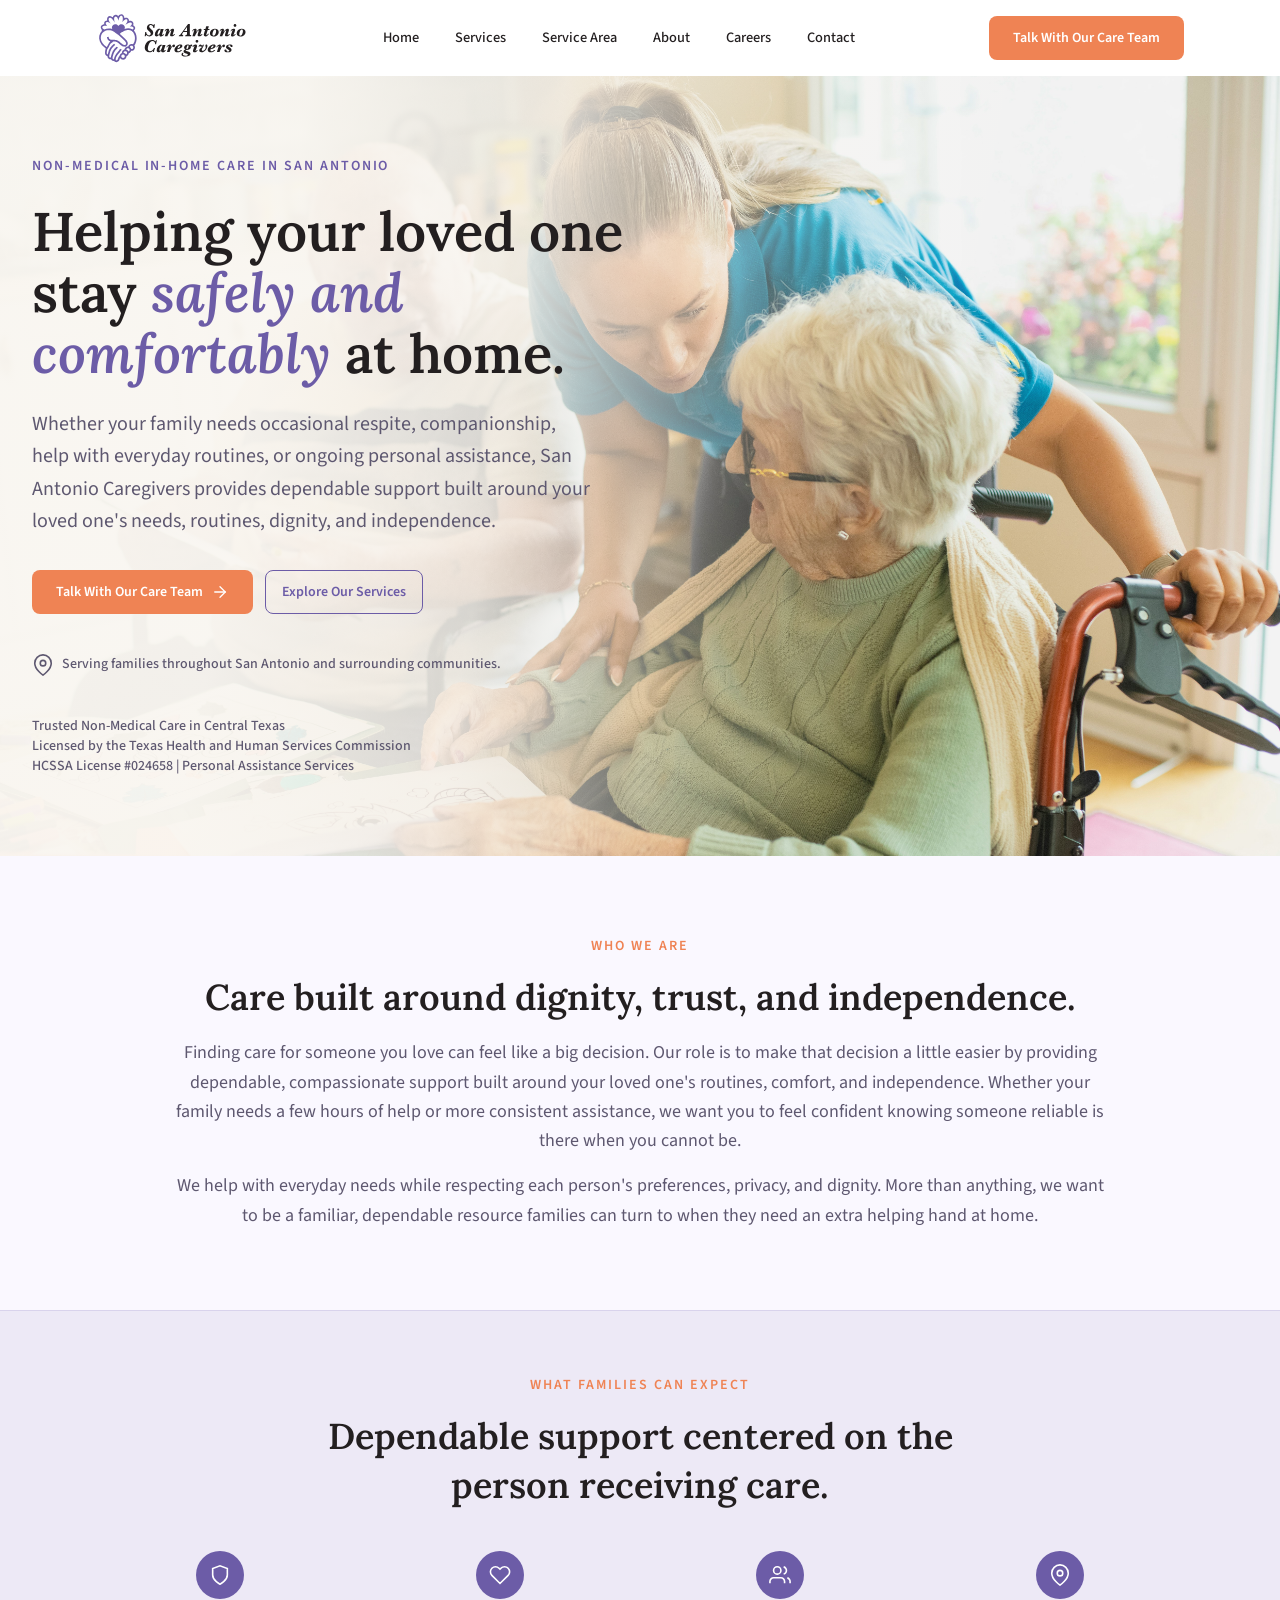
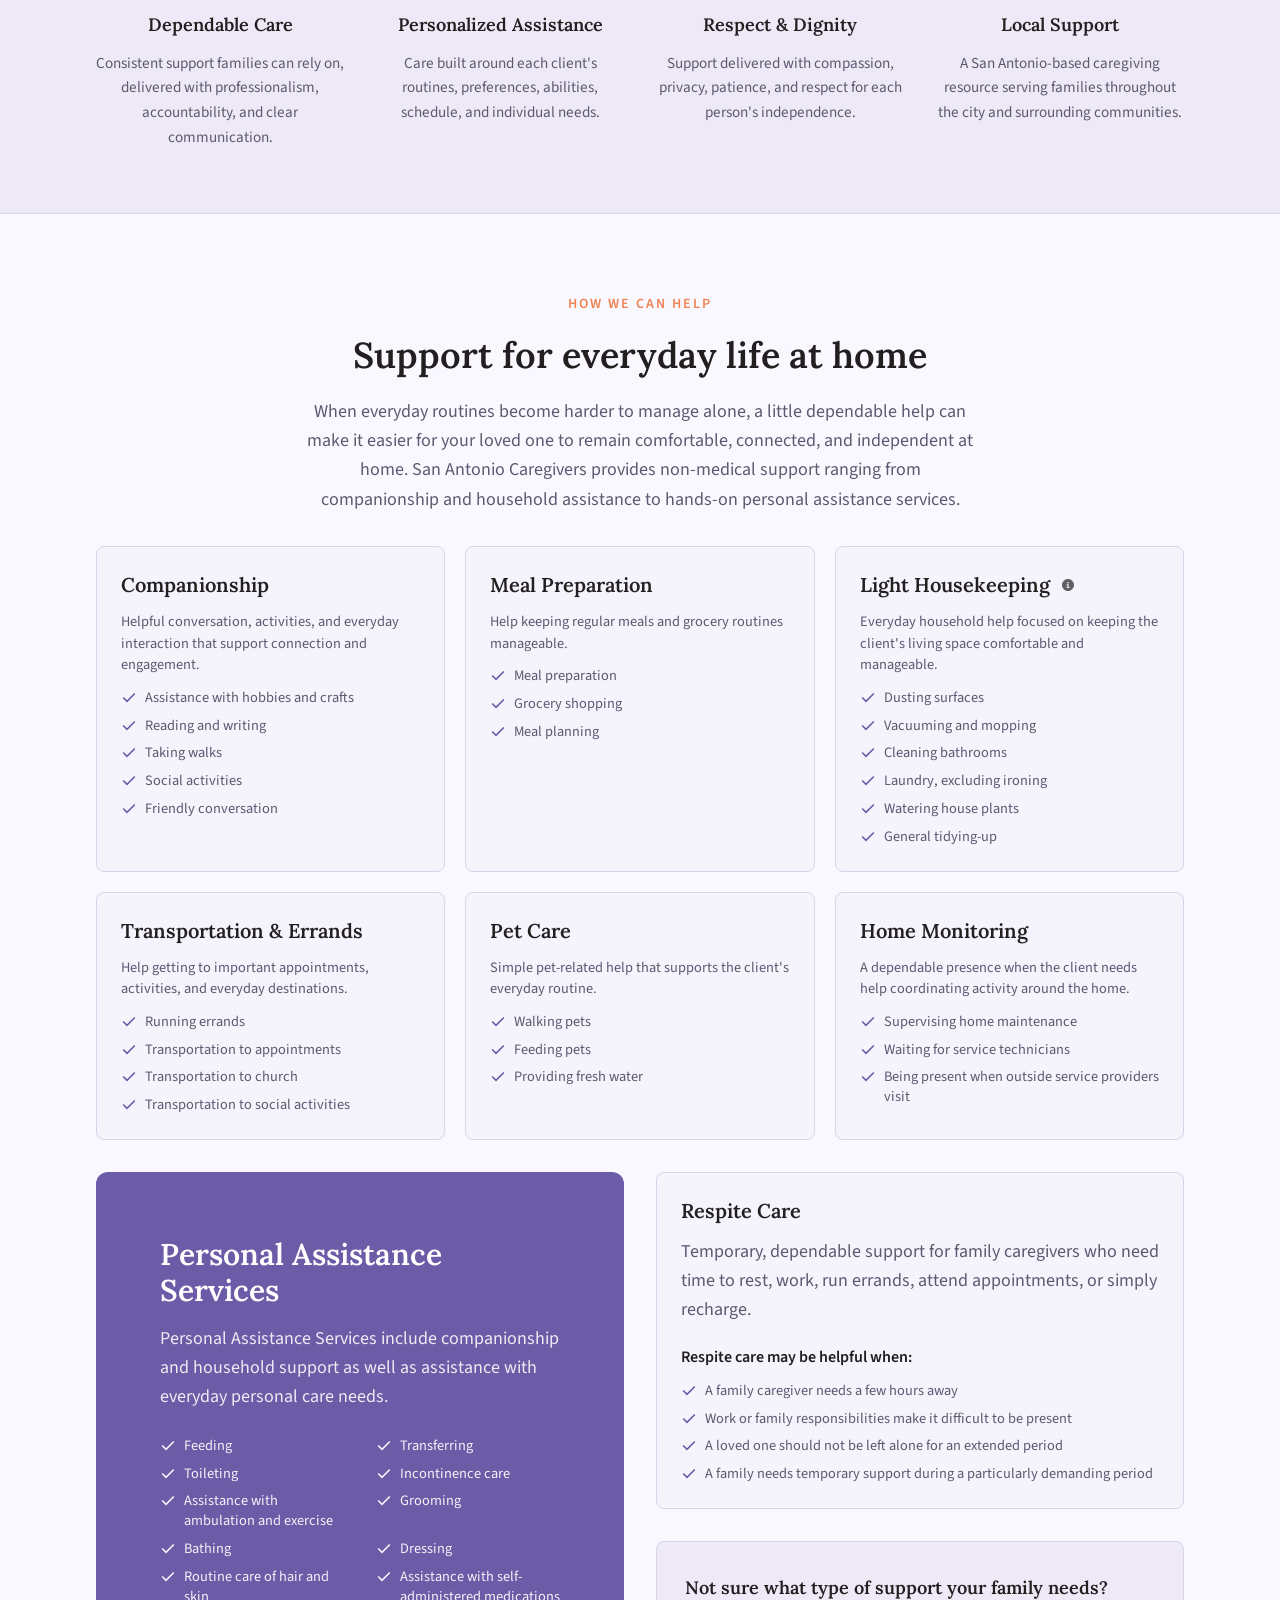
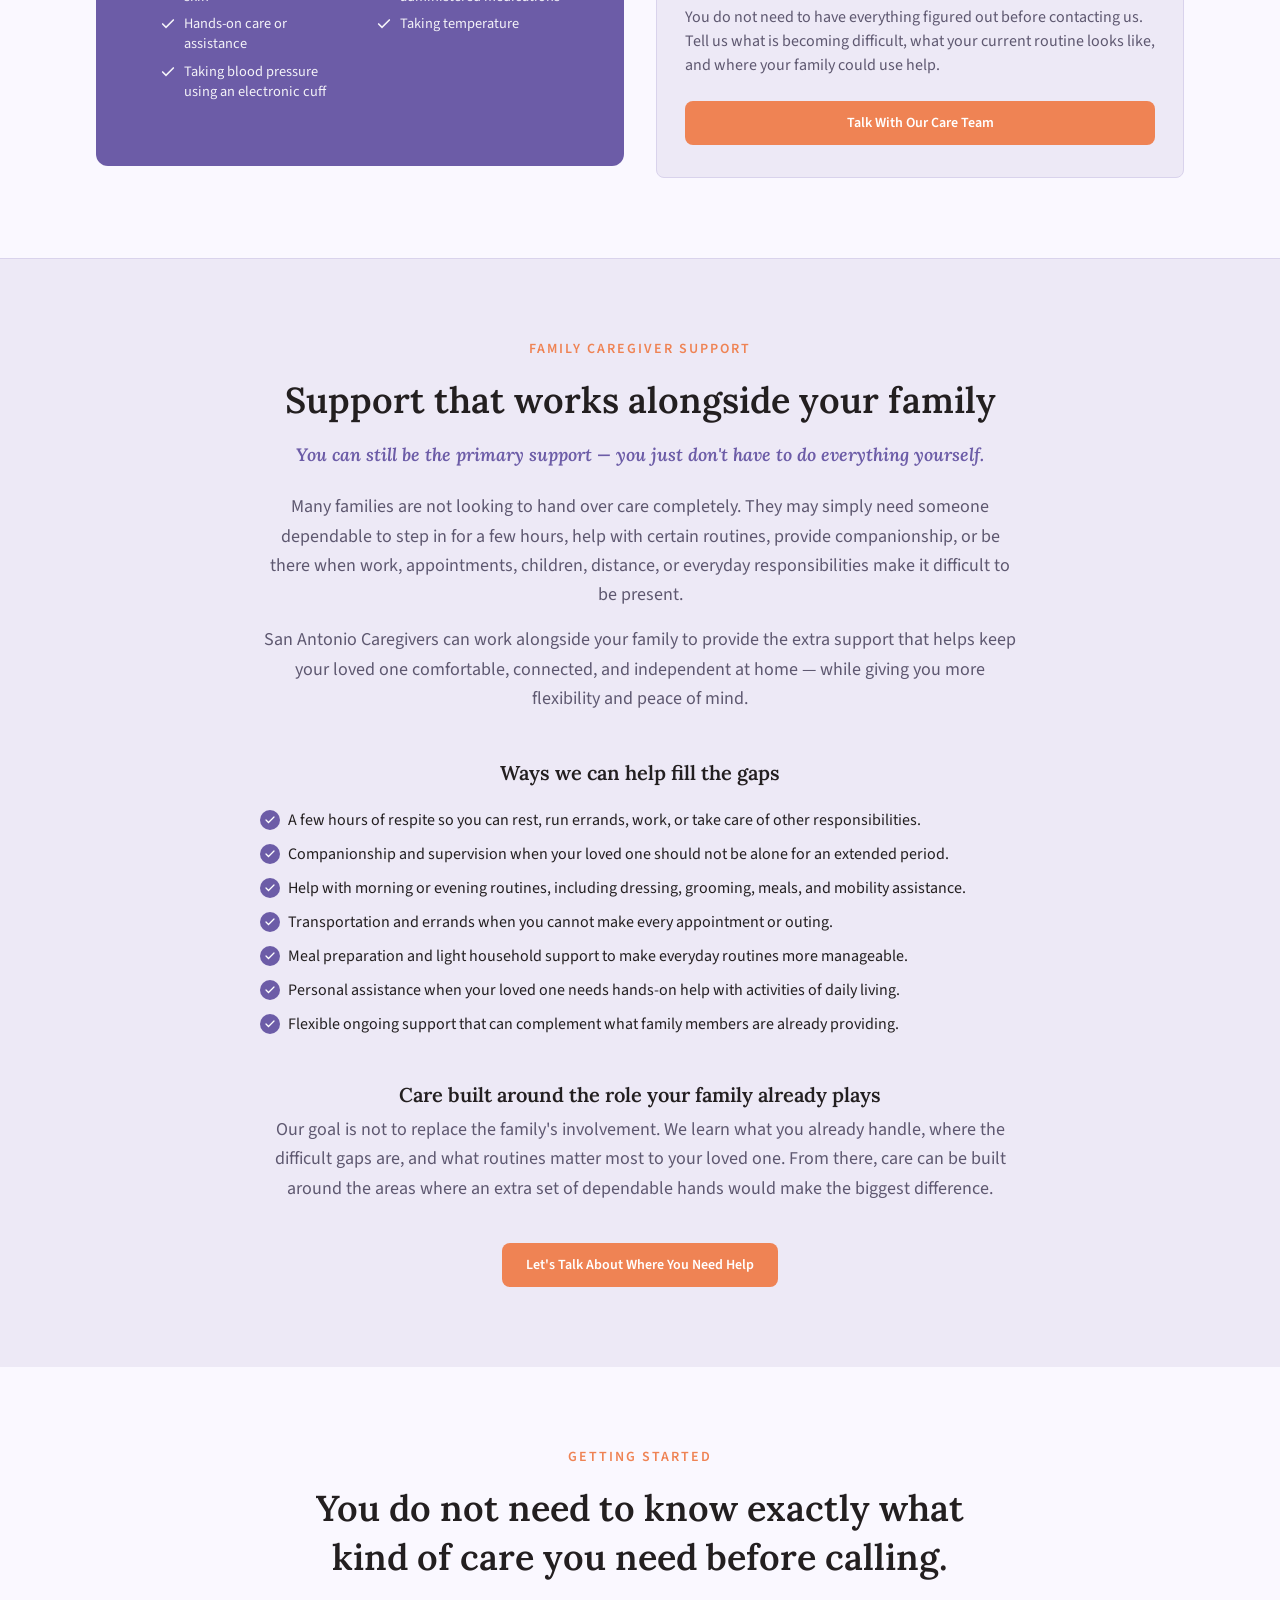
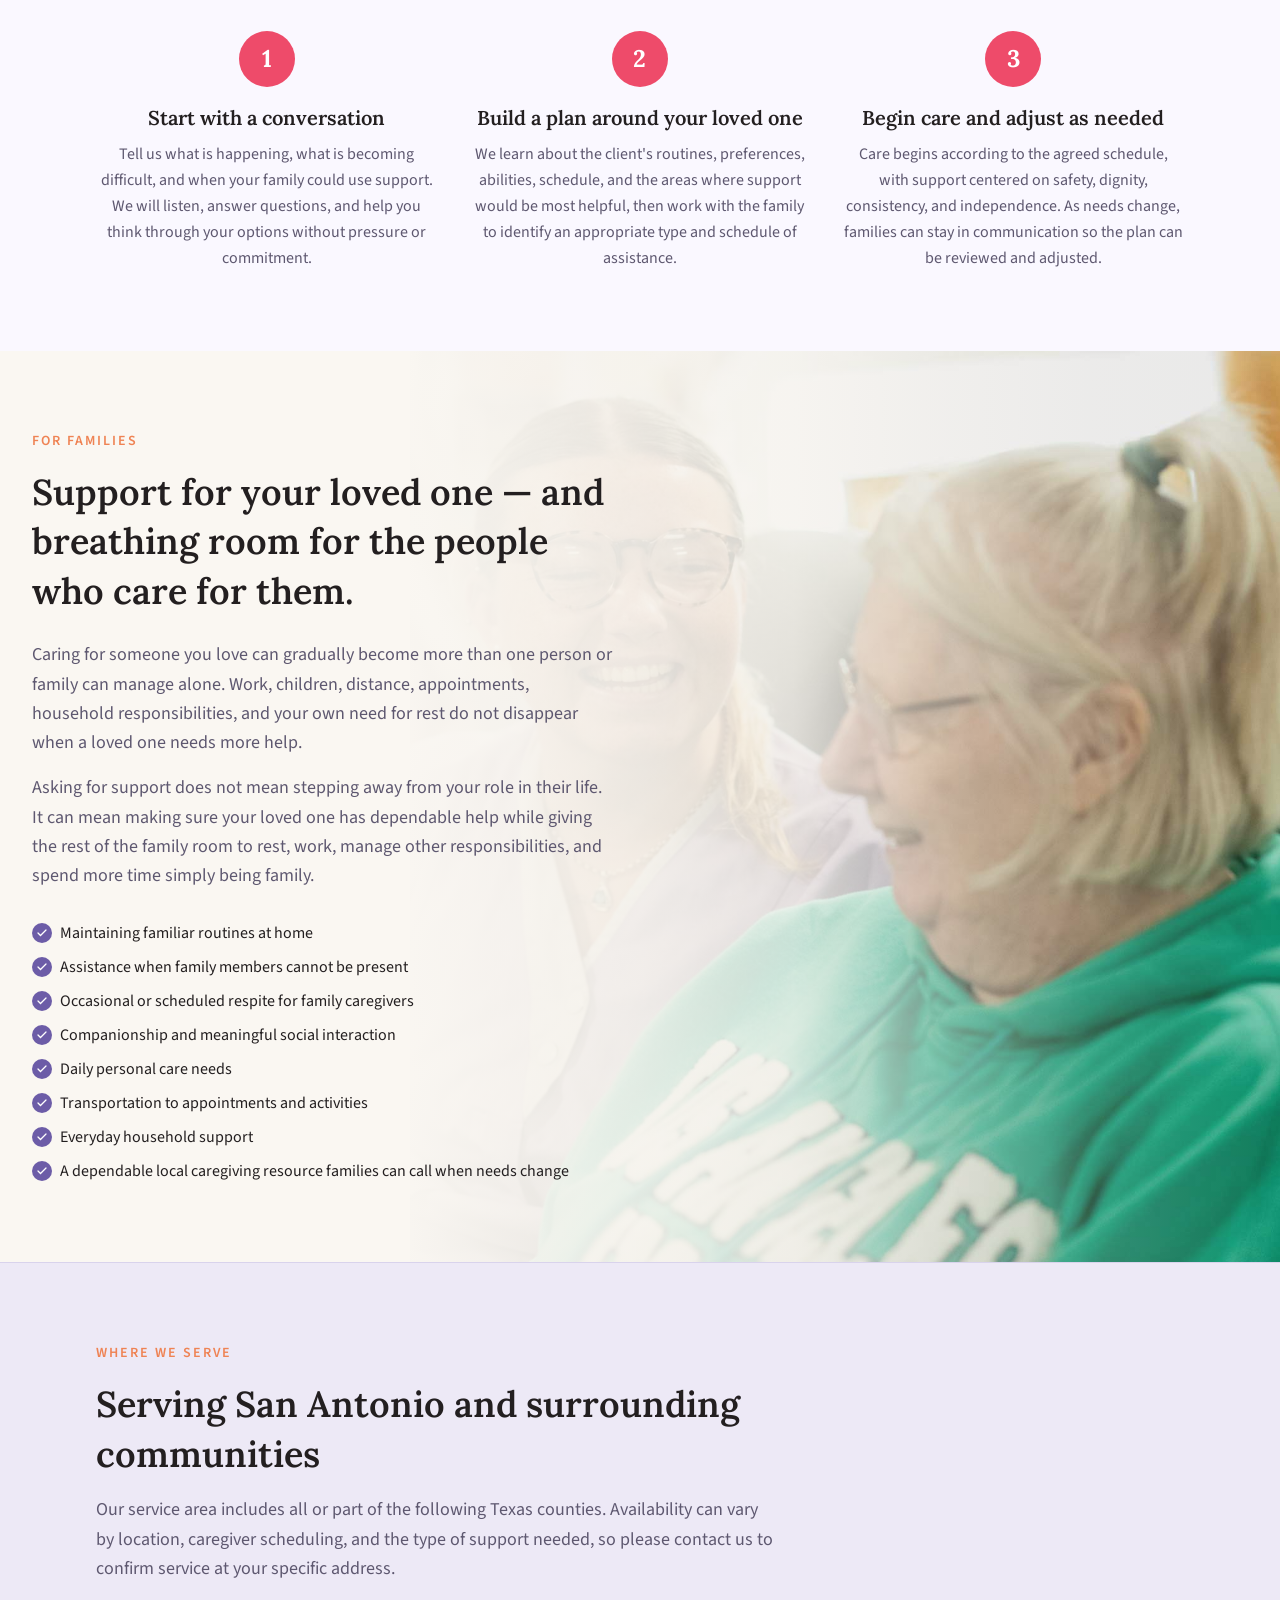
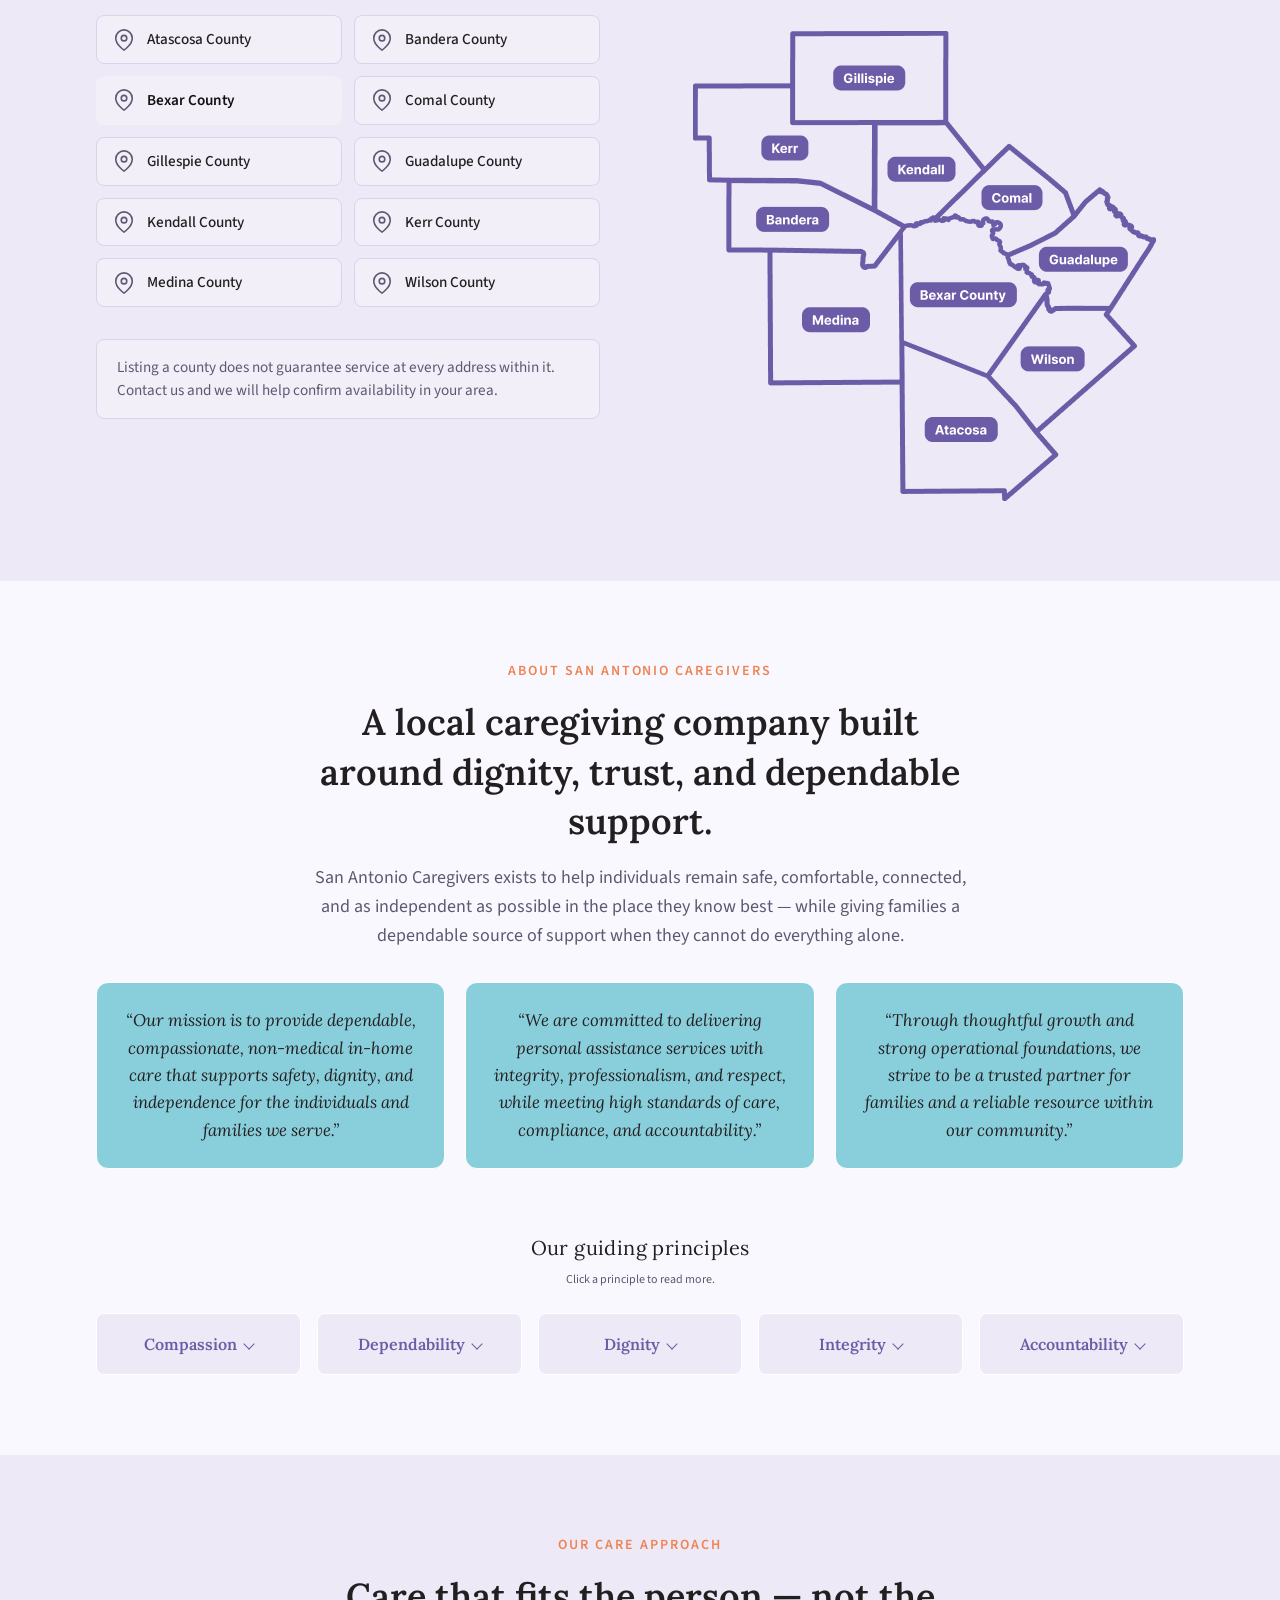
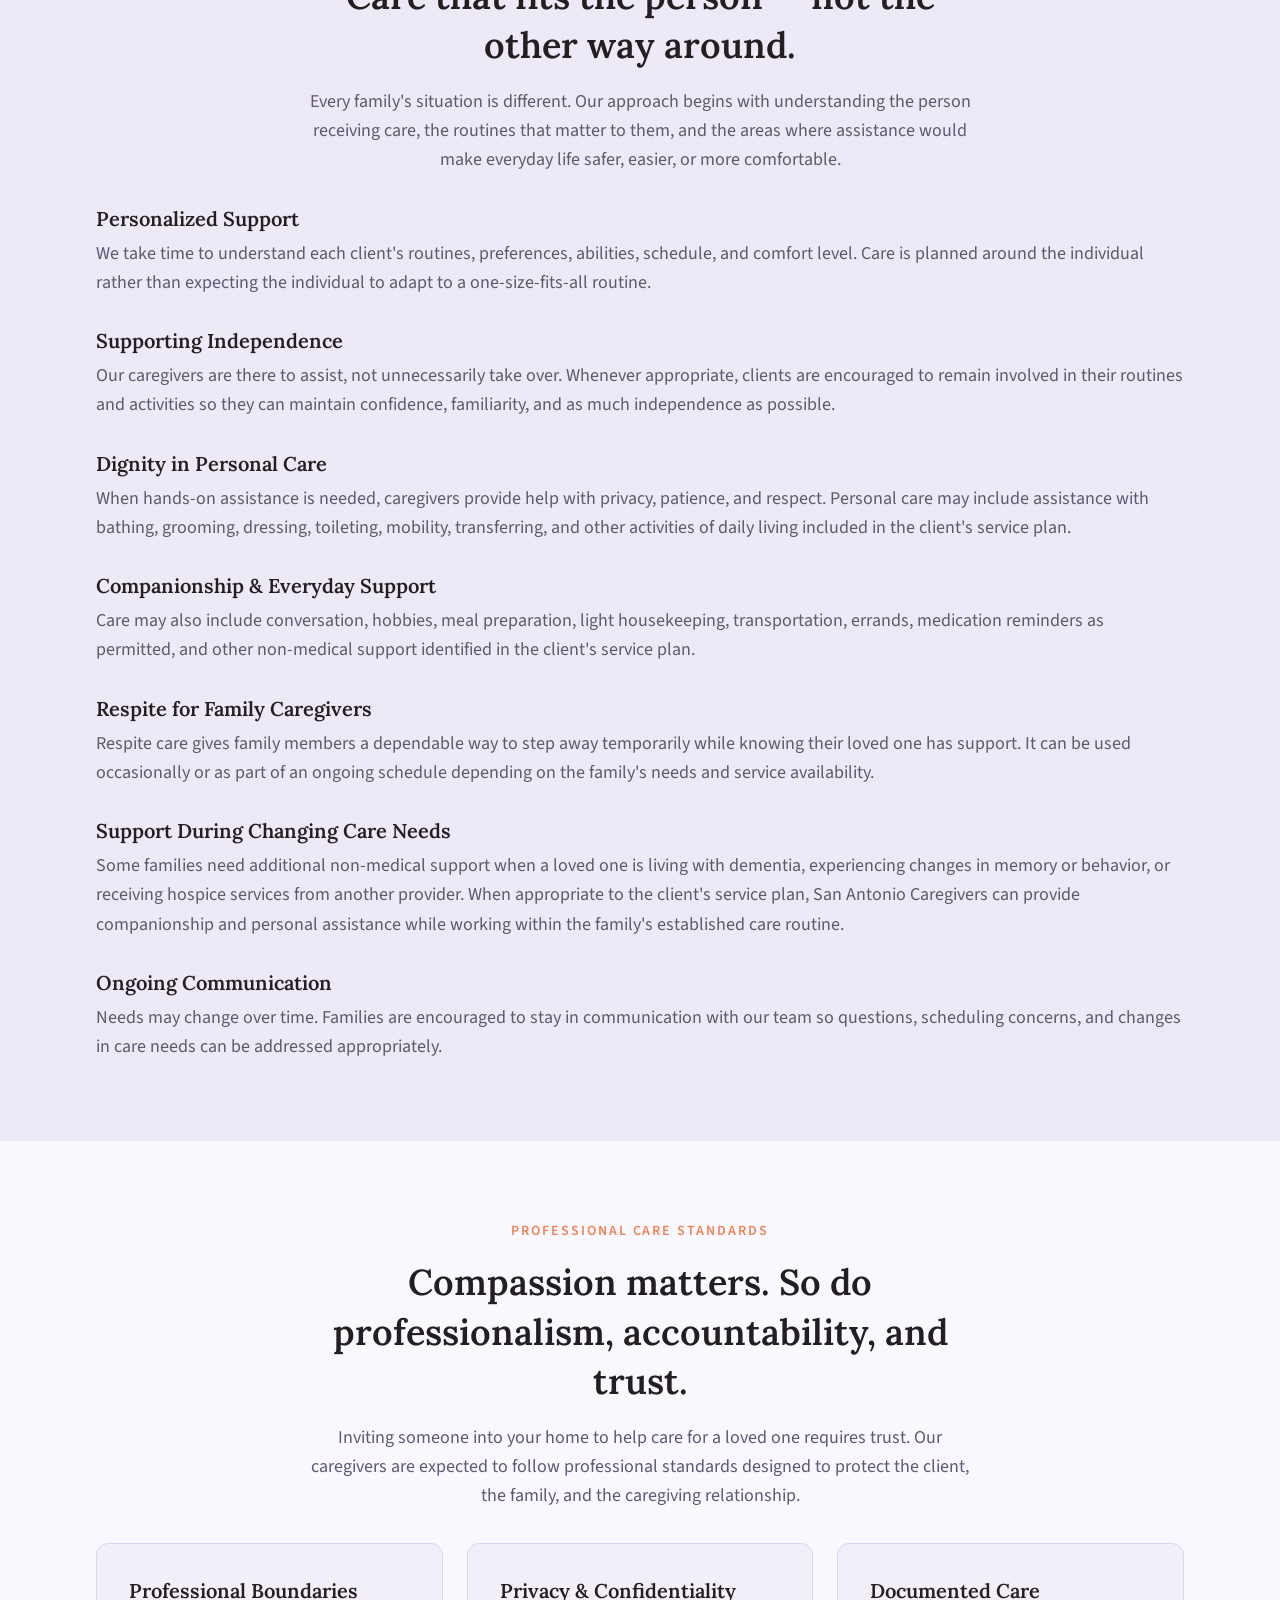
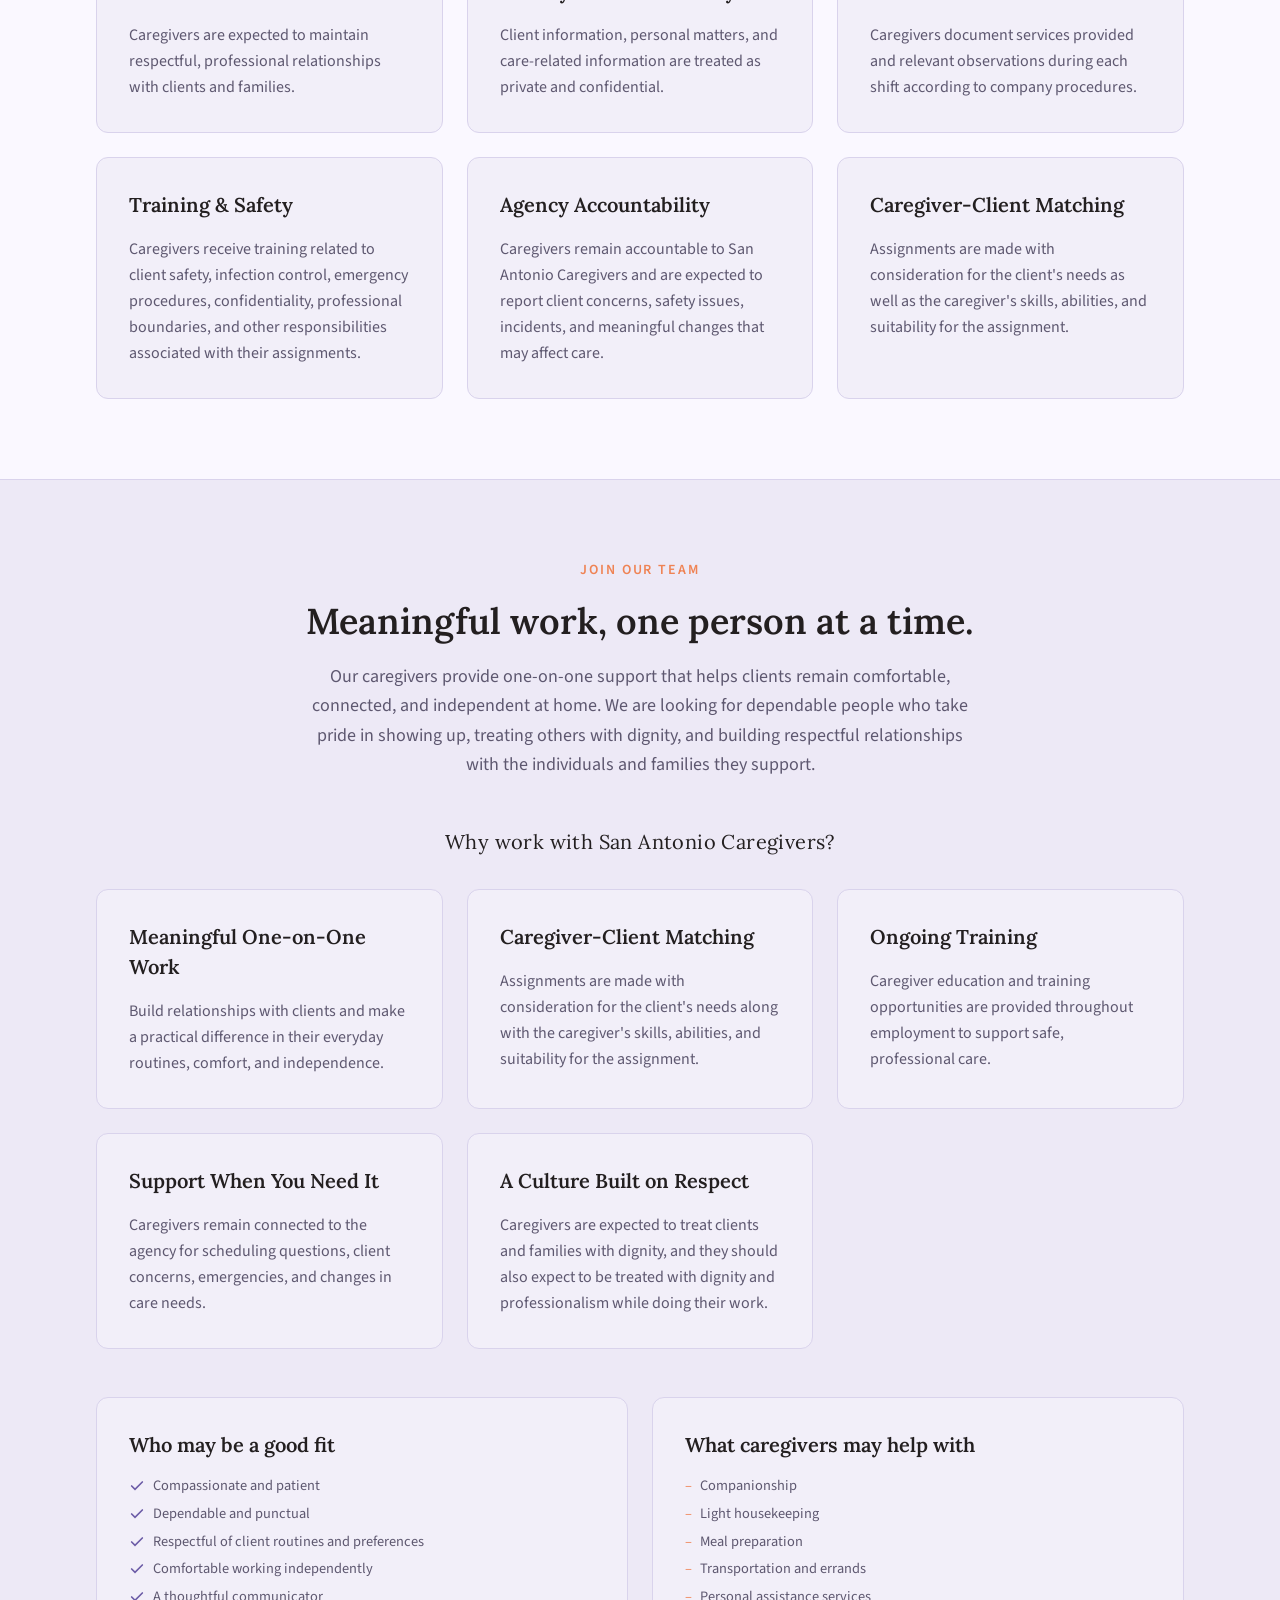
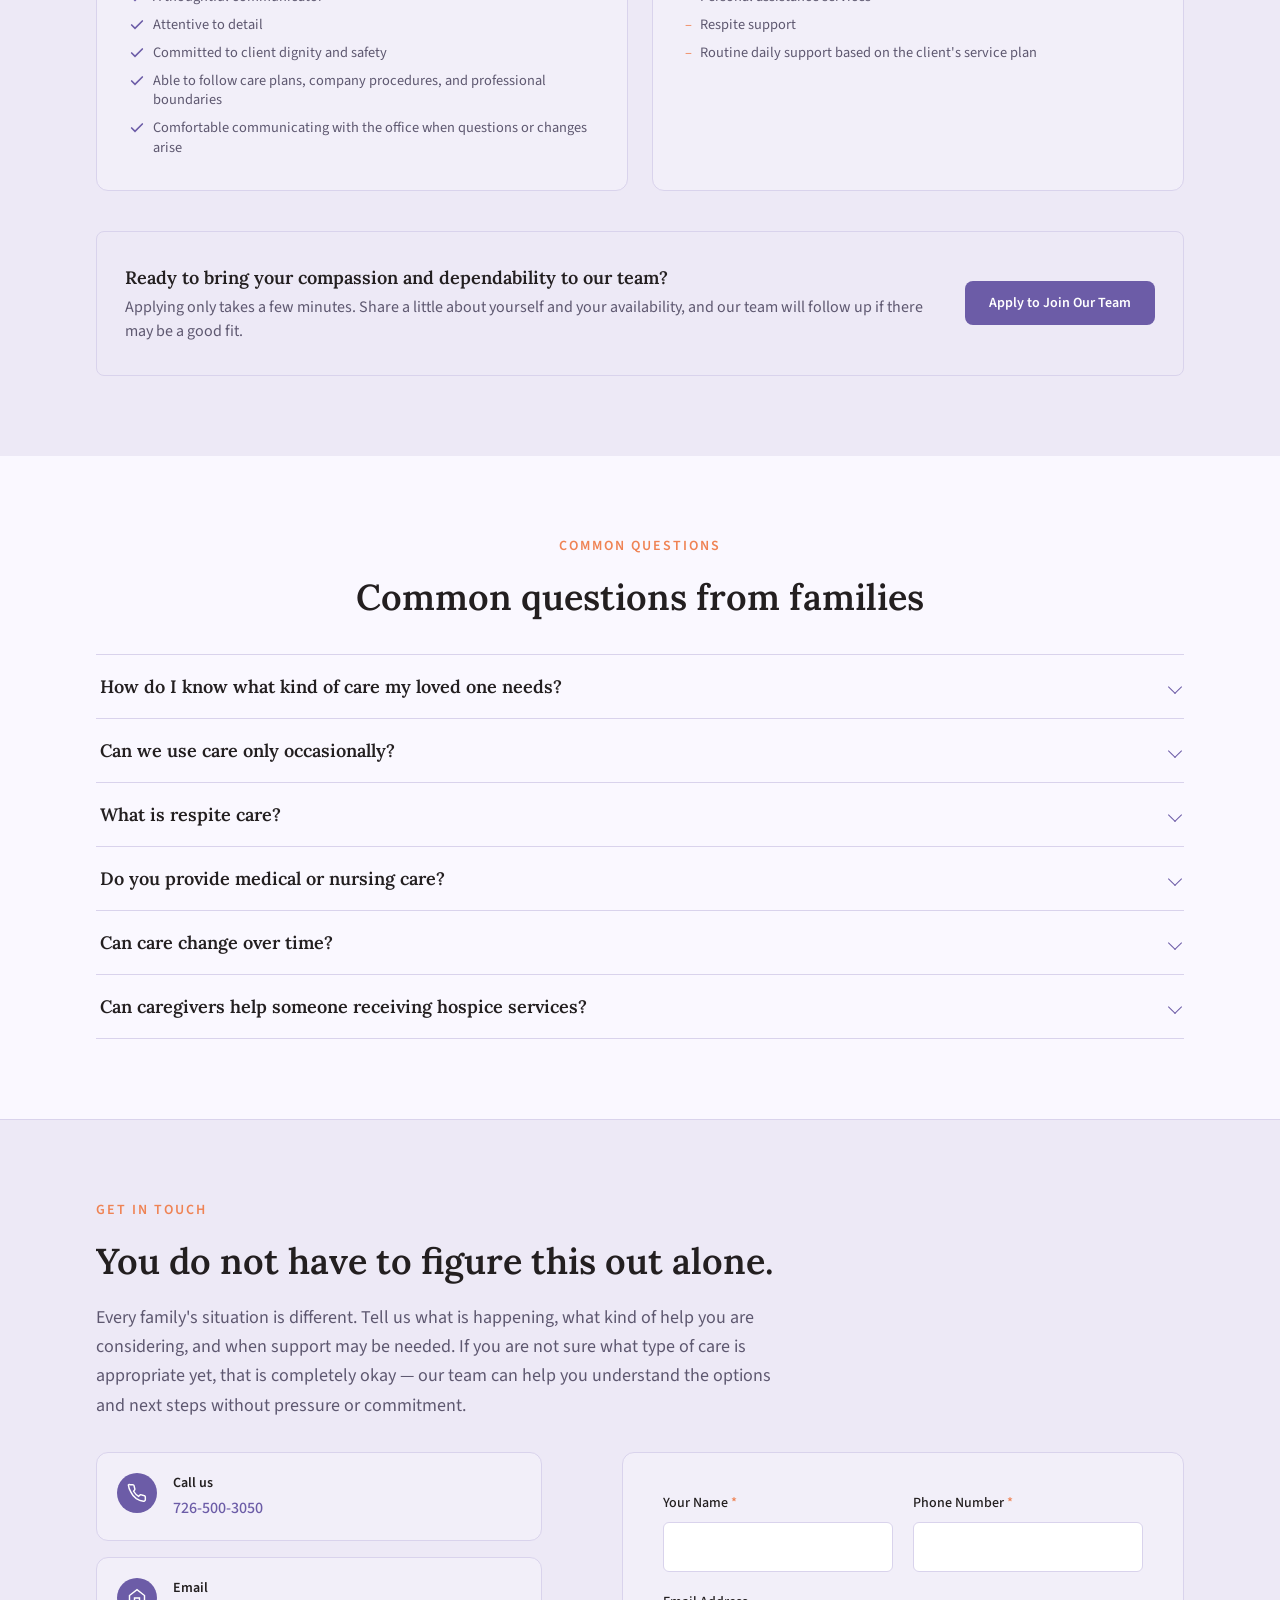
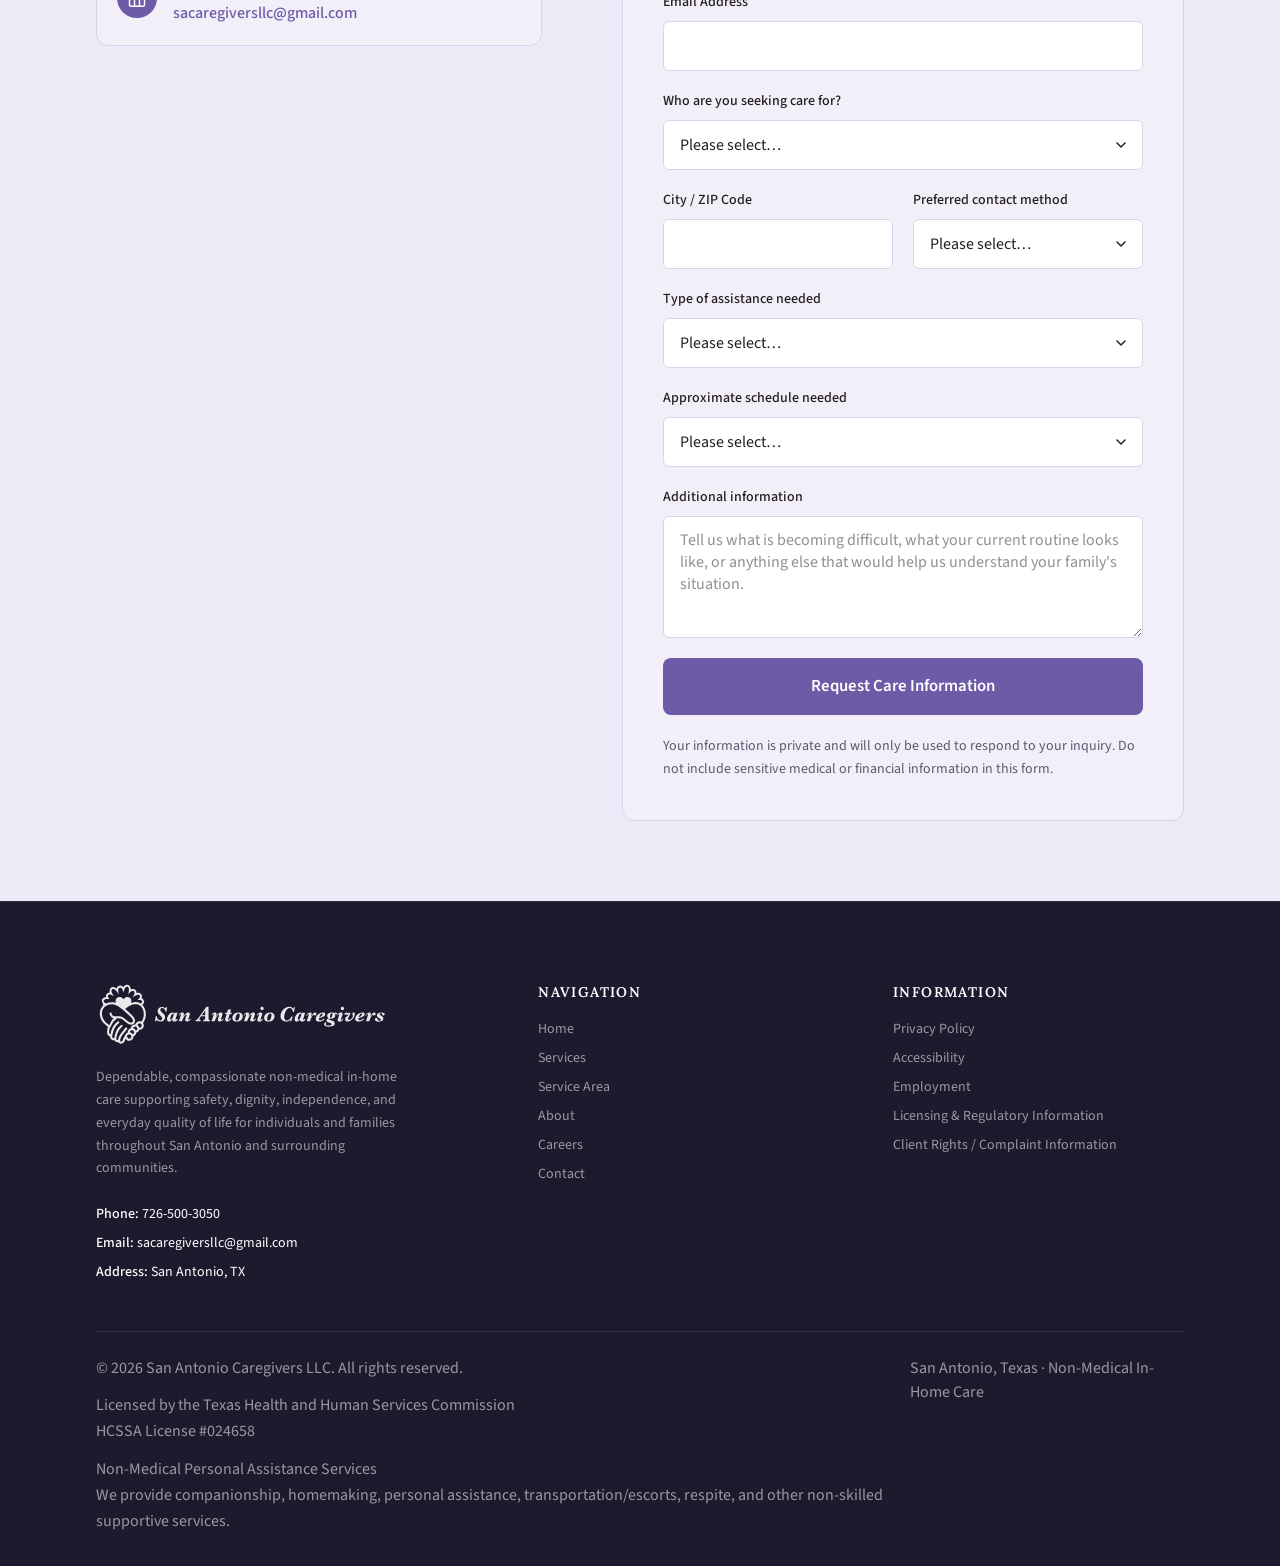
==== commit a45ab695: "Add real phone, email, and HCSSA license number to the site Replace the [Phone number] and [Email ad" ====
--- a/index.html
+++ b/index.html
@@ -83,7 +83,7 @@
           <p class="hero__trust">
             Trusted Non-Medical Care in Central Texas<br>
             Licensed by the Texas Health and Human Services Commission<br>
-            HCSSA License #XXXXXX | Personal Assistance Services
+            HCSSA License #024658 | Personal Assistance Services
           </p>
         </div>
         <div class="hero__figure">
@@ -757,16 +757,14 @@
               <span class="icon-badge icon-badge--sm"><img src="/assets/icons/icon-phone.svg" alt=""></span>
               <div>
                 <p class="contact-info-card__label">Call us</p>
-                <!-- TODO: replace with the real phone number -->
-                <p class="contact-info-card__value">[Phone number]</p>
+                <p class="contact-info-card__value"><a href="tel:+17265003050" style="color:inherit;text-decoration:none">726-500-3050</a></p>
               </div>
             </div>
             <div class="contact-info-card">
               <span class="icon-badge icon-badge--sm"><img src="/assets/icons/icon-home.svg" alt=""></span>
               <div>
                 <p class="contact-info-card__label">Email</p>
-                <!-- TODO: replace with the real email address -->
-                <p class="contact-info-card__value contact-info-card__value--muted">[Email address]</p>
+                <p class="contact-info-card__value"><a href="mailto:sacaregiversllc@gmail.com" style="color:inherit;text-decoration:none">sacaregiversllc@gmail.com</a></p>
               </div>
             </div>
           </div>
@@ -868,9 +866,8 @@
           <img class="footer__logo" src="/assets/images/logo/sac-lockup-horizontal-white.svg" alt="San Antonio Caregivers LLC">
           <p class="footer__desc">Dependable, compassionate non-medical in-home care supporting safety, dignity, independence, and everyday quality of life for individuals and families throughout San Antonio and surrounding communities.</p>
           <div class="footer__contact">
-            <!-- TODO: replace placeholders with real contact details -->
-            <p><strong>Phone:</strong> [Phone number]</p>
-            <p><strong>Email:</strong> [Email address]</p>
+            <p><strong>Phone:</strong> <a href="tel:+17265003050" style="color:inherit">726-500-3050</a></p>
+            <p><strong>Email:</strong> <a href="mailto:sacaregiversllc@gmail.com" style="color:inherit">sacaregiversllc@gmail.com</a></p>
             <p><strong>Address:</strong> San Antonio, TX</p>
           </div>
         </div>
@@ -902,7 +899,7 @@
       <div class="footer__bottom">
         <div>
           <p>&copy; 2026 San Antonio Caregivers LLC. All rights reserved.</p>
-          <p class="footer__bottom-note">Licensed by the Texas Health and Human Services Commission<br>HCSSA License #XXXXXX</p>
+          <p class="footer__bottom-note">Licensed by the Texas Health and Human Services Commission<br>HCSSA License #024658</p>
           <p class="footer__bottom-note">Non-Medical Personal Assistance Services<br>We provide companionship, homemaking, personal assistance, transportation/escorts, respite, and other non-skilled supportive services.</p>
         </div>
         <p>San Antonio, Texas &middot; Non-Medical In-Home Care</p>
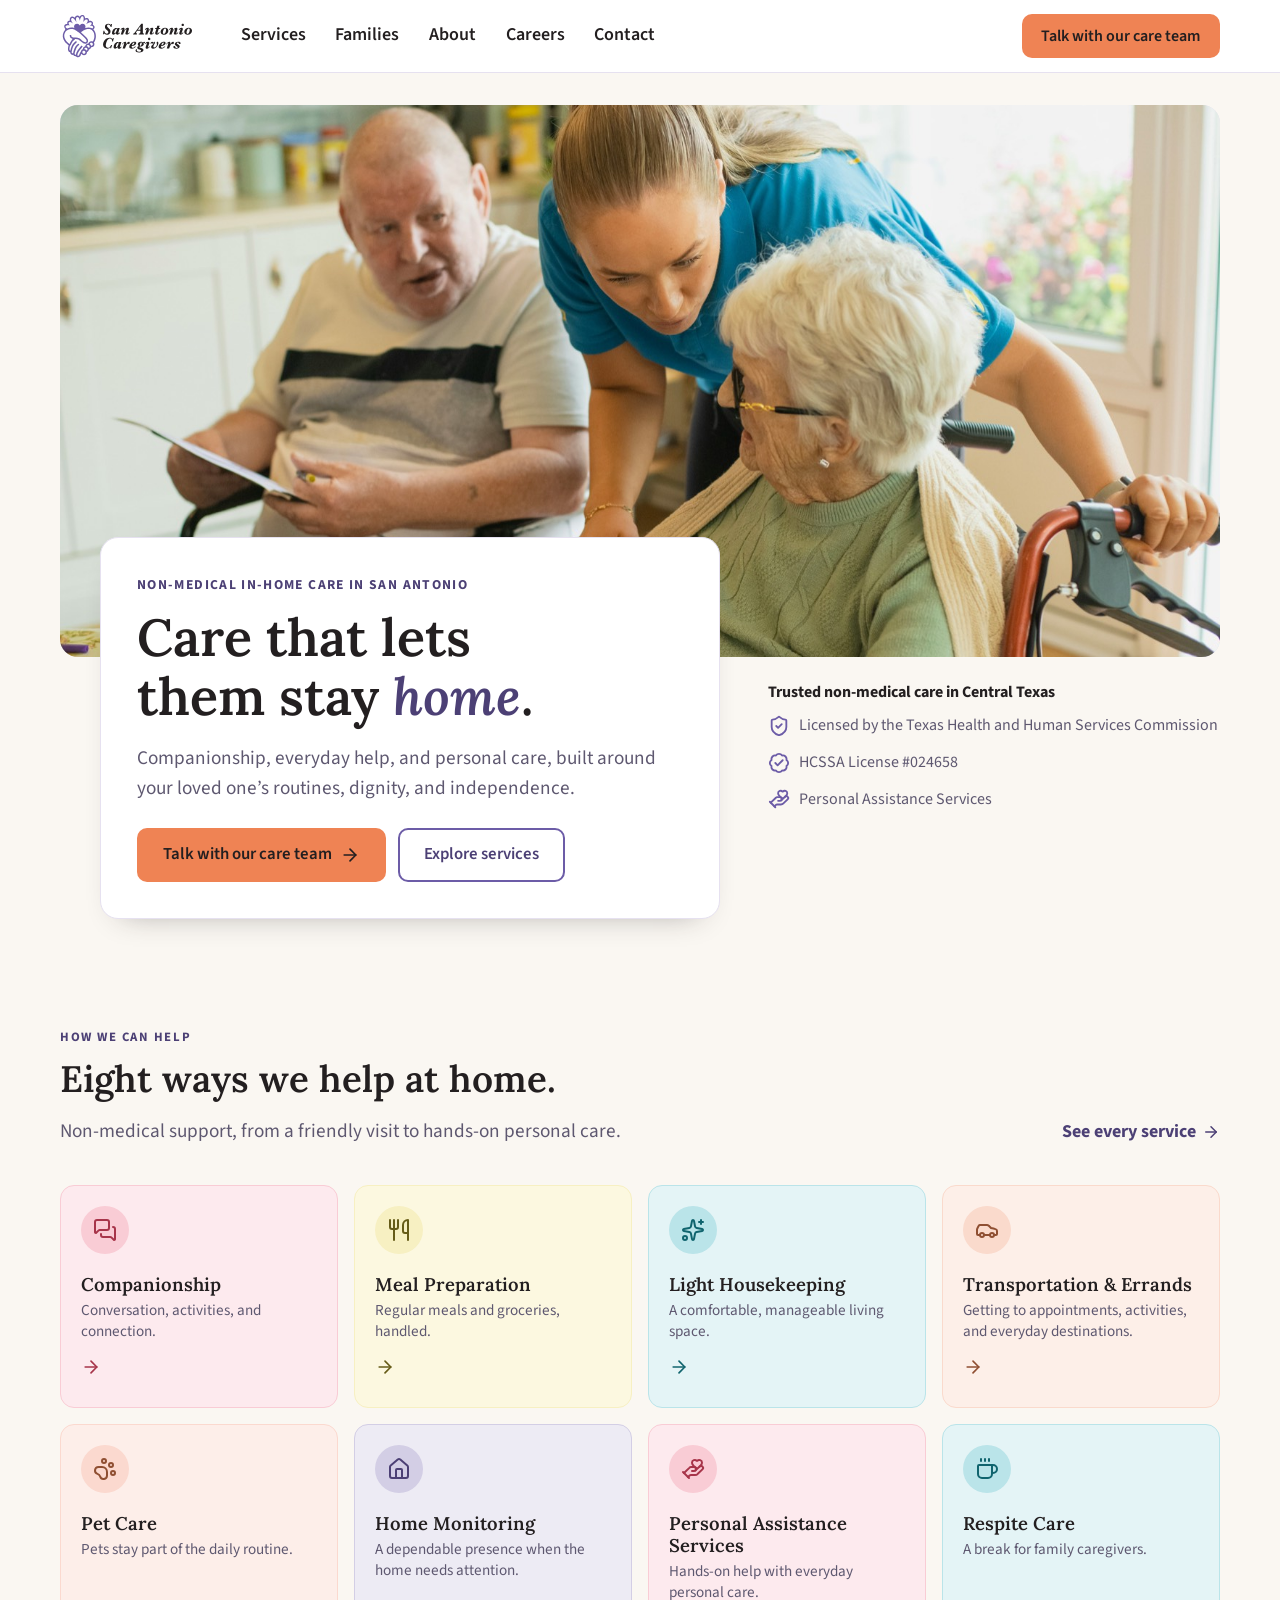
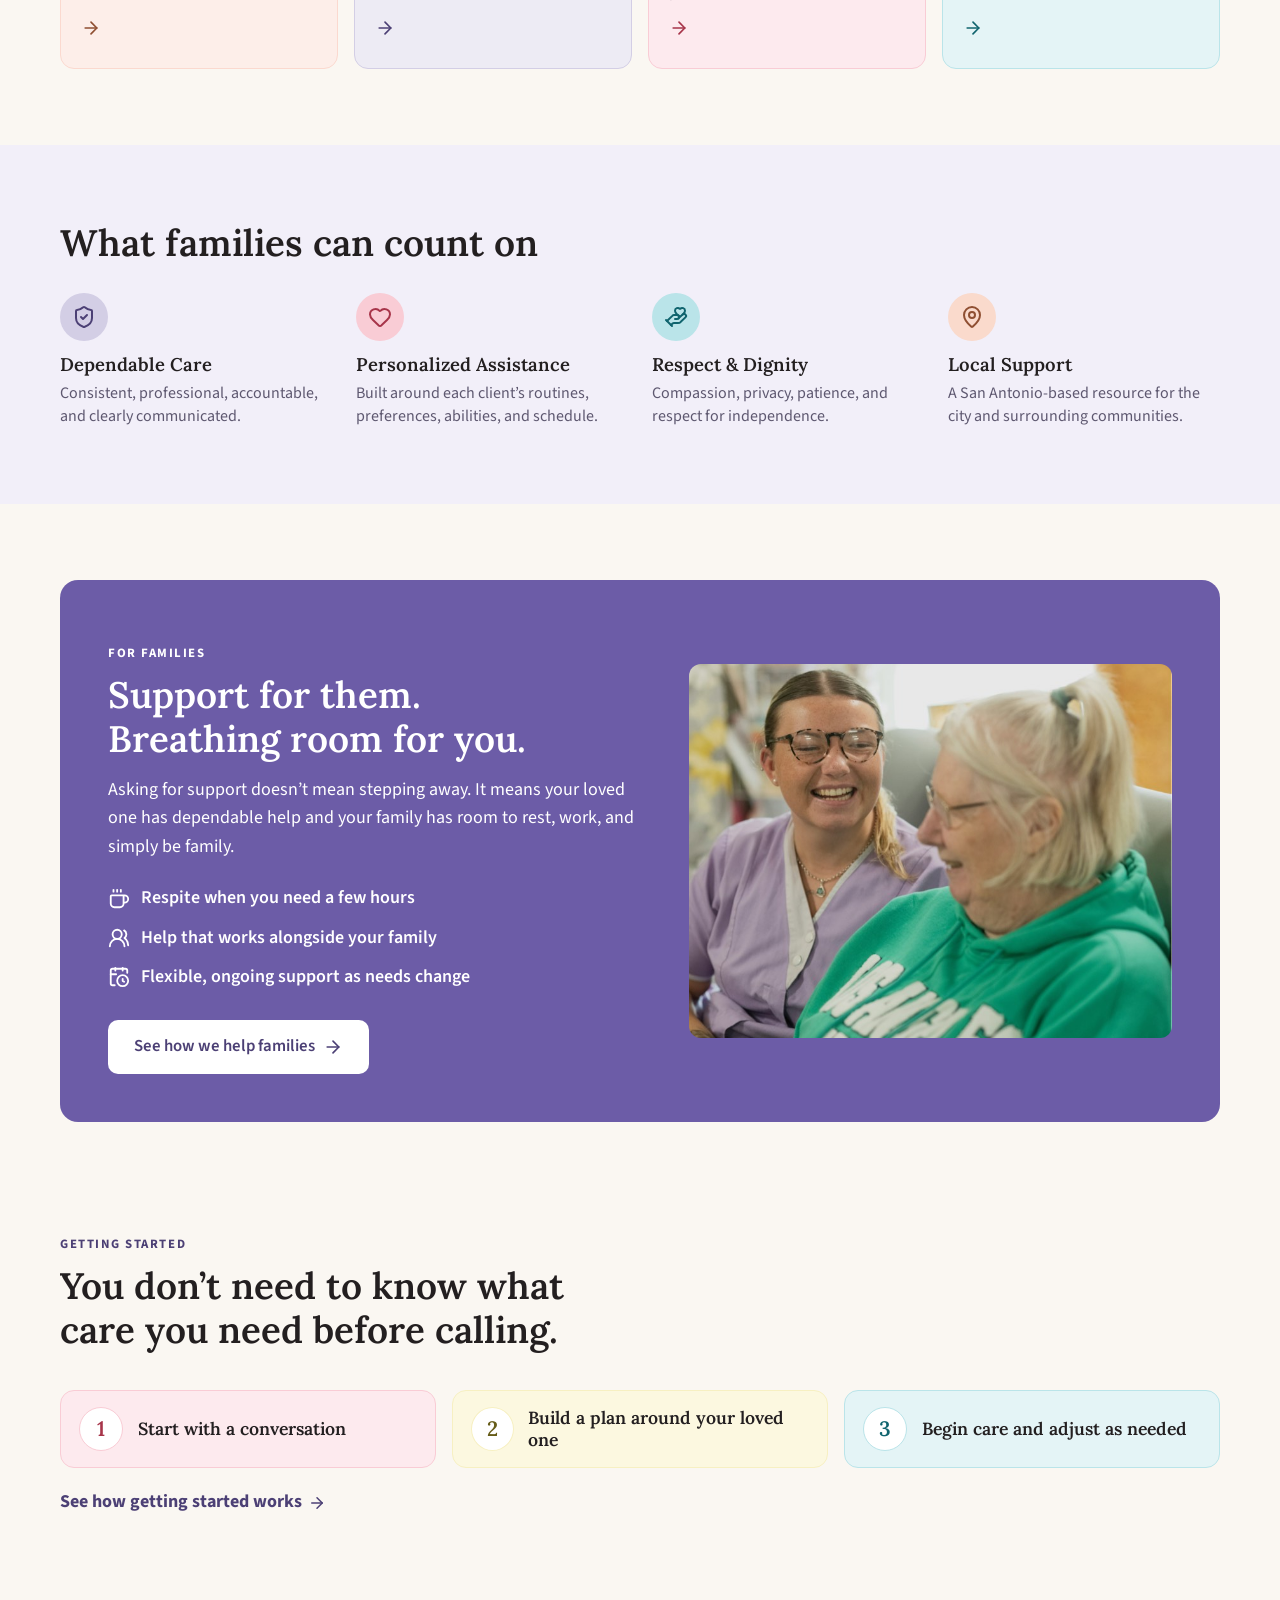
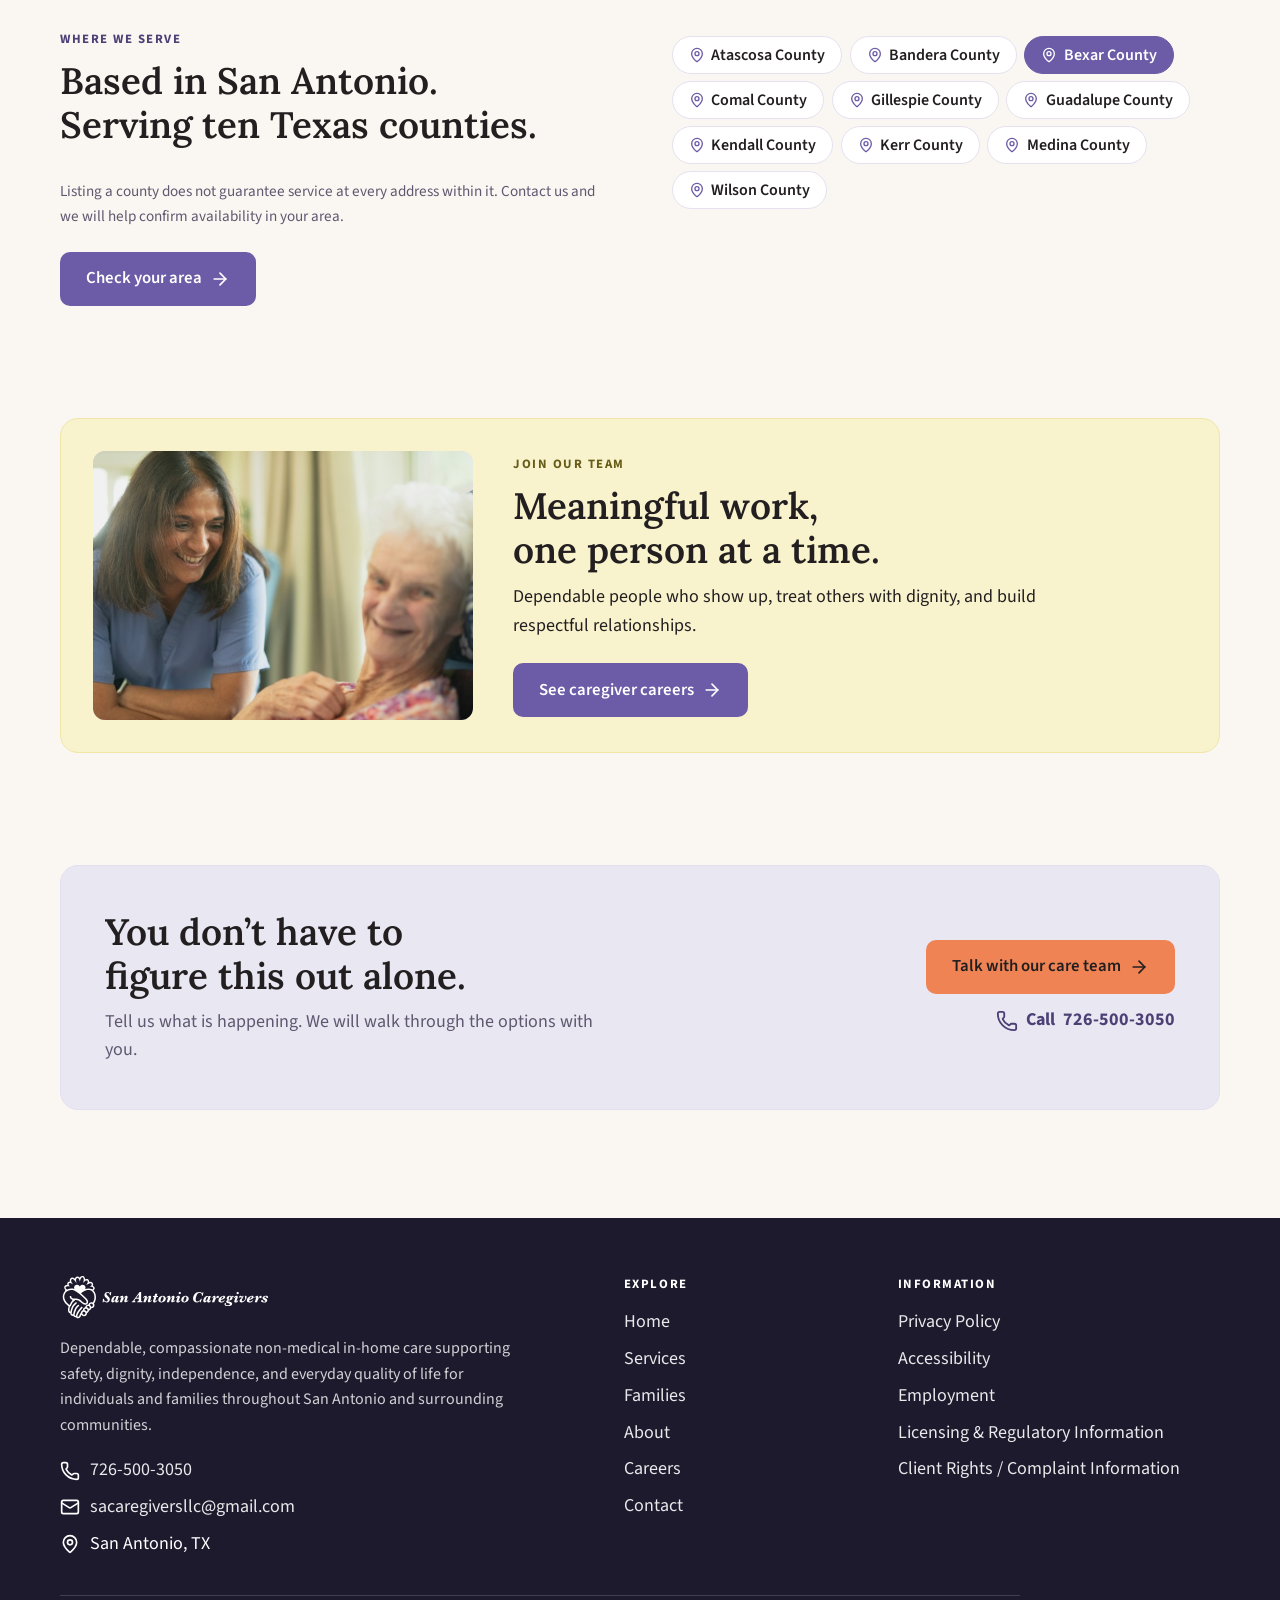
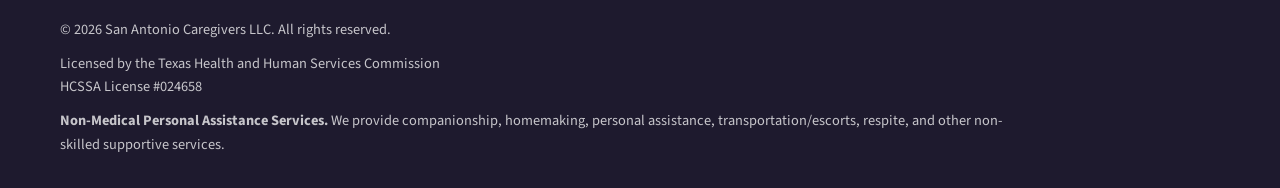
==== commit 097df8d4: "Switch the site to the redesign Replaces the single-page site with the redesigned seven-page site (H" ====
--- a/index.html
+++ b/index.html
@@ -1,912 +1,111 @@
-<!DOCTYPE html>
+<!doctype html>
 <html lang="en">
 <head>
-  <meta charset="UTF-8">
-  <meta name="viewport" content="width=device-width, initial-scale=1.0">
-  <meta name="description" content="San Antonio Caregivers provides dependable, non-medical in-home care and personal assistance services for families throughout San Antonio and surrounding communities.">
-  <meta property="og:title" content="San Antonio Caregivers — Non-Medical In-Home Care">
-  <meta property="og:description" content="Dependable, non-medical in-home care and personal assistance services for families throughout San Antonio and surrounding communities.">
-  <meta property="og:type" content="website">
-  <title>San Antonio Caregivers — Non-Medical In-Home Care</title>
-
-  <link rel="preconnect" href="https://fonts.googleapis.com">
-  <link rel="preconnect" href="https://fonts.gstatic.com" crossorigin>
-  <link href="https://fonts.googleapis.com/css2?family=Lora:ital,wght@0,400;0,600;0,700;1,400;1,600&family=Source+Sans+3:wght@400;500;600&display=swap" rel="stylesheet">
-
-  <link rel="stylesheet" href="/assets/css/tokens.css">
-  <link rel="stylesheet" href="/assets/css/global.css">
-  <link rel="stylesheet" href="/assets/css/components.css">
+<meta charset="utf-8">
+<meta name="viewport" content="width=device-width, initial-scale=1">
+<title>San Antonio Caregivers — Non-Medical In-Home Care</title>
+<meta name="description" content="San Antonio Caregivers provides dependable non-medical in-home care for families across San Antonio and surrounding communities.">
+<link rel="preconnect" href="https://fonts.googleapis.com"><link rel="preconnect" href="https://fonts.gstatic.com" crossorigin>
+<link rel="stylesheet" href="https://fonts.googleapis.com/css2?family=Lora:ital,wght@0,500;0,600;0,700;1,500;1,600&family=Source+Sans+3:wght@400;500;600;700&display=swap">
+<link rel="stylesheet" href="assets/css/site.css">
 </head>
 <body>
-  <a class="skip-link" href="#main">Skip to content</a>
+<a class="skip" href="#main">Skip to content</a>
+<header class="site-header" id="top"><div class="wrap bar">
+  <a class="brand" href="index.html" aria-label="San Antonio Caregivers, home"><img src="assets/logo/sac-lockup-color.svg" alt="San Antonio Caregivers LLC" width="140" height="47"></a>
+  <nav class="nav" aria-label="Primary"><a href="services.html">Services</a><a href="families.html">Families</a><a href="about.html">About</a><a href="careers.html">Careers</a><a href="contact.html">Contact</a></nav>
+  <a class="btn btn-primary nav-cta" href="contact.html">Talk with our care team</a>
+  <button class="menu-btn" type="button" aria-expanded="false" aria-controls="menu" data-menu-btn><span class="menu-open"><svg class="ic " aria-hidden="true" focusable="false"><use href="#i-menu"/></svg>Menu</span><span class="menu-close"><svg class="ic " aria-hidden="true" focusable="false"><use href="#i-x"/></svg>Close</span></button>
+</div>
+<div class="menu" id="menu" hidden><div class="wrap"><a class="menu-link" href="services.html"><span>Services</span><svg class="ic " aria-hidden="true" focusable="false"><use href="#i-arrow-right"/></svg></a><a class="menu-link" href="families.html"><span>Families</span><svg class="ic " aria-hidden="true" focusable="false"><use href="#i-arrow-right"/></svg></a><a class="menu-link" href="about.html"><span>About</span><svg class="ic " aria-hidden="true" focusable="false"><use href="#i-arrow-right"/></svg></a><a class="menu-link" href="careers.html"><span>Careers</span><svg class="ic " aria-hidden="true" focusable="false"><use href="#i-arrow-right"/></svg></a><a class="menu-link" href="contact.html"><span>Contact</span><svg class="ic " aria-hidden="true" focusable="false"><use href="#i-arrow-right"/></svg></a><a class="btn btn-primary btn-lg menu-cta" href="contact.html">Talk with our care team <svg class="ic " aria-hidden="true" focusable="false"><use href="#i-arrow-right"/></svg></a></div></div>
+</header>
+<main id="main">
 
-  <header class="site-header" id="site-header">
-    <div class="container">
-      <nav class="nav" aria-label="Primary">
-        <a href="/" aria-label="San Antonio Caregivers — home">
-          <img class="nav__logo" src="/assets/images/logo/sac-lockup-color.svg" alt="San Antonio Caregivers LLC">
-        </a>
+<div class="hero-wrap">
+  <section class="hero hero-1" aria-label="Welcome"><div class="wrap">
+    <figure class="h1-photo"><img class="" src="assets/img/hero-image-lg.jpg" srcset="assets/img/hero-image-sm.jpg 760w, assets/img/hero-image-lg.jpg 1600w" sizes="(min-width: 1200px) 1120px, 92vw" width="1600" height="1131" alt="A caregiver helping an elderly man and woman with a craft activity at home." fetchpriority="high" decoding="async" style="object-position:55% 32%"></figure>
+    <div class="h1-row"><div class="h1-card">
+      <p class="kicker">Non-medical in-home care in San Antonio</p>
+      <h1 class="display">Care that lets them stay <em>home</em>.</h1>
+      <p class="lead">Companionship, everyday help, and personal care, built around your loved one’s routines, dignity, and independence.</p>
+      <div class="actions"><a class="btn btn-primary btn-lg" href="contact.html">Talk with our care team <svg class="ic " aria-hidden="true" focusable="false"><use href="#i-arrow-right"/></svg></a><a class="btn btn-outline btn-lg" href="services.html">Explore services</a></div></div><div class="trust"><p class="trust-h">Trusted non-medical care in Central Texas</p>
+    <ul><li><svg class="ic " aria-hidden="true" focusable="false"><use href="#i-shield-check"/></svg><span>Licensed by the Texas Health and Human Services Commission</span></li><li><svg class="ic " aria-hidden="true" focusable="false"><use href="#i-badge-check"/></svg><span>HCSSA License #024658</span></li><li><svg class="ic " aria-hidden="true" focusable="false"><use href="#i-hand-heart"/></svg><span>Personal Assistance Services</span></li></ul></div></div>
+  </div></section>
 
-        <div class="nav__links">
-          <a class="nav__link" href="#home">Home</a>
-          <a class="nav__link" href="#services">Services</a>
-          <a class="nav__link" href="#service-area">Service Area</a>
-          <a class="nav__link" href="#about">About</a>
-          <a class="nav__link" href="#careers">Careers</a>
-          <a class="nav__link" href="#contact">Contact</a>
-        </div>
+</div>
 
-        <div class="nav__actions">
-          <a class="btn btn--primary" href="#contact">Talk With Our Care Team</a>
-        </div>
+<section class="section" id="help"><div class="wrap">
+  <div class="sechead"><div><p class="eyebrow">How we can help</p><h2 class="h2">Eight ways we help at home.</h2><p class="lead">Non-medical support, from a friendly visit to hands-on personal care.</p></div><a class="link-arrow" href="services.html">See every service<svg class="ic " aria-hidden="true" focusable="false"><use href="#i-arrow-right"/></svg></a></div>
+  <div class="tiles"><a class="tile t-pink" href="services.html#companionship"><span class="chip-ic"><svg class="ic " aria-hidden="true" focusable="false"><use href="#i-messages-square"/></svg></span><span class="tile-t">Companionship</span><span class="tile-l">Conversation, activities, and connection.</span><span class="tile-go"><svg class="ic " aria-hidden="true" focusable="false"><use href="#i-arrow-right"/></svg></span></a><a class="tile t-yellow" href="services.html#meals"><span class="chip-ic"><svg class="ic " aria-hidden="true" focusable="false"><use href="#i-utensils"/></svg></span><span class="tile-t">Meal Preparation</span><span class="tile-l">Regular meals and groceries, handled.</span><span class="tile-go"><svg class="ic " aria-hidden="true" focusable="false"><use href="#i-arrow-right"/></svg></span></a><a class="tile t-teal" href="services.html#housekeeping"><span class="chip-ic"><svg class="ic " aria-hidden="true" focusable="false"><use href="#i-sparkles"/></svg></span><span class="tile-t">Light Housekeeping</span><span class="tile-l">A comfortable, manageable living space.</span><span class="tile-go"><svg class="ic " aria-hidden="true" focusable="false"><use href="#i-arrow-right"/></svg></span></a><a class="tile t-orange" href="services.html#transport"><span class="chip-ic"><svg class="ic " aria-hidden="true" focusable="false"><use href="#i-car"/></svg></span><span class="tile-t">Transportation &amp; Errands</span><span class="tile-l">Getting to appointments, activities, and everyday destinations.</span><span class="tile-go"><svg class="ic " aria-hidden="true" focusable="false"><use href="#i-arrow-right"/></svg></span></a><a class="tile t-peach" href="services.html#pets"><span class="chip-ic"><svg class="ic " aria-hidden="true" focusable="false"><use href="#i-paw-print"/></svg></span><span class="tile-t">Pet Care</span><span class="tile-l">Pets stay part of the daily routine.</span><span class="tile-go"><svg class="ic " aria-hidden="true" focusable="false"><use href="#i-arrow-right"/></svg></span></a><a class="tile t-purple" href="services.html#monitoring"><span class="chip-ic"><svg class="ic " aria-hidden="true" focusable="false"><use href="#i-house"/></svg></span><span class="tile-t">Home Monitoring</span><span class="tile-l">A dependable presence when the home needs attention.</span><span class="tile-go"><svg class="ic " aria-hidden="true" focusable="false"><use href="#i-arrow-right"/></svg></span></a><a class="tile t-pink" href="services.html#personal-assistance"><span class="chip-ic"><svg class="ic " aria-hidden="true" focusable="false"><use href="#i-hand-heart"/></svg></span><span class="tile-t">Personal Assistance Services</span><span class="tile-l">Hands-on help with everyday personal care.</span><span class="tile-go"><svg class="ic " aria-hidden="true" focusable="false"><use href="#i-arrow-right"/></svg></span></a><a class="tile t-teal" href="services.html#respite"><span class="chip-ic"><svg class="ic " aria-hidden="true" focusable="false"><use href="#i-coffee"/></svg></span><span class="tile-t">Respite Care</span><span class="tile-l">A break for family caregivers.</span><span class="tile-go"><svg class="ic " aria-hidden="true" focusable="false"><use href="#i-arrow-right"/></svg></span></a></div>
+</div></section>
 
-        <button class="nav__toggle" id="nav-toggle" aria-expanded="false" aria-controls="mobile-menu" aria-label="Toggle menu">
-          <span></span><span></span><span></span>
-        </button>
-      </nav>
+<section class="section section-tint"><div class="wrap">
+  <h2 class="h2">What families can count on</h2>
+  <div class="promises"><div class="promise t-purple"><span class="chip-ic"><svg class="ic " aria-hidden="true" focusable="false"><use href="#i-shield-check"/></svg></span><h3>Dependable Care</h3><p>Consistent, professional, accountable, and clearly communicated.</p></div><div class="promise t-pink"><span class="chip-ic"><svg class="ic " aria-hidden="true" focusable="false"><use href="#i-heart"/></svg></span><h3>Personalized Assistance</h3><p>Built around each client’s routines, preferences, abilities, and schedule.</p></div><div class="promise t-teal"><span class="chip-ic"><svg class="ic " aria-hidden="true" focusable="false"><use href="#i-hand-heart"/></svg></span><h3>Respect &amp; Dignity</h3><p>Compassion, privacy, patience, and respect for independence.</p></div><div class="promise t-orange"><span class="chip-ic"><svg class="ic " aria-hidden="true" focusable="false"><use href="#i-map-pin"/></svg></span><h3>Local Support</h3><p>A San Antonio-based resource for the city and surrounding communities.</p></div></div>
+</div></section>
 
-      <div class="mobile-menu" id="mobile-menu">
-        <a class="mobile-menu__link" href="#home">Home</a>
-        <a class="mobile-menu__link" href="#services">Services</a>
-        <a class="mobile-menu__link" href="#service-area">Service Area</a>
-        <a class="mobile-menu__link" href="#about">About</a>
-        <a class="mobile-menu__link" href="#careers">Careers</a>
-        <a class="mobile-menu__link" href="#contact">Contact</a>
-        <div class="mobile-menu__actions">
-          <a class="btn btn--primary btn--full" href="#contact">Talk With Our Care Team</a>
-        </div>
-      </div>
+<section class="section"><div class="wrap">
+  <div class="feature">
+    <div class="feature-copy">
+      <p class="eyebrow on-dark">For families</p>
+      <h2 class="h2">Support for them. Breathing room for you.</h2>
+      <p>Asking for support doesn’t mean stepping away. It means your loved one has dependable help and your family has room to rest, work, and simply be family.</p>
+      <ul class="feature-list"><li><svg class="ic " aria-hidden="true" focusable="false"><use href="#i-coffee"/></svg><span>Respite when you need a few hours</span></li><li><svg class="ic " aria-hidden="true" focusable="false"><use href="#i-users-round"/></svg><span>Help that works alongside your family</span></li><li><svg class="ic " aria-hidden="true" focusable="false"><use href="#i-calendar-clock"/></svg><span>Flexible, ongoing support as needs change</span></li></ul>
+      <a class="btn btn-light btn-lg" href="families.html">See how we help families <svg class="ic " aria-hidden="true" focusable="false"><use href="#i-arrow-right"/></svg></a>
     </div>
-  </header>
+    <div class="feature-art"><img class="" src="assets/img/care-4-lg.jpg" srcset="assets/img/care-4-sm.jpg 760w, assets/img/care-4-lg.jpg 1600w" sizes="(min-width: 960px) 520px, 92vw" width="1600" height="1337" alt="A caregiver laughing with an elderly client at home." loading="lazy" decoding="async"></div>
+  </div>
+</div></section>
 
-  <main id="main">
+<section class="section section-tight"><div class="wrap">
+  <div class="sechead"><div><p class="eyebrow">Getting started</p><h2 class="h2">You don’t need to know what care you need before calling.</h2></div></div>
+  <ol class="steps steps-compact"><li class="step t-pink"><span class="step-n" aria-hidden="true">1</span><h3>Start with a conversation</h3></li><li class="step t-yellow"><span class="step-n" aria-hidden="true">2</span><h3>Build a plan around your loved one</h3></li><li class="step t-teal"><span class="step-n" aria-hidden="true">3</span><h3>Begin care and adjust as needed</h3></li></ol>
+  <p class="steps-more"><a class="link-arrow" href="families.html#start">See how getting started works<svg class="ic " aria-hidden="true" focusable="false"><use href="#i-arrow-right"/></svg></a></p>
+</div></section>
 
-    <!-- Hero -->
-    <section class="hero" id="home">
-      <div class="hero__bg" aria-hidden="true"></div>
-      <div class="container hero__grid">
-        <div class="hero__content">
-          <p class="hero__eyebrow">Non-medical in-home care in San Antonio</p>
-          <h1 class="hero__title">Helping your loved one stay <em>safely and comfortably</em> at home.</h1>
-          <p class="hero__body">Whether your family needs occasional respite, companionship, help with everyday routines, or ongoing personal assistance, San Antonio Caregivers provides dependable support built around your loved one's needs, routines, dignity, and independence.</p>
-          <div class="hero__actions">
-            <a class="btn btn--primary" href="#contact" data-animate-press>
-              Talk With Our Care Team
-              <img src="/assets/icons/arrow-right.svg" alt="">
-            </a>
-            <a class="btn btn--outline" href="#services" data-animate-press>Explore Our Services</a>
-          </div>
-          <p class="hero__meta">
-            <img src="/assets/icons/map-pin.svg" alt="">
-            Serving families throughout San Antonio and surrounding communities.
-          </p>
-          <p class="hero__trust">
-            Trusted Non-Medical Care in Central Texas<br>
-            Licensed by the Texas Health and Human Services Commission<br>
-            HCSSA License #024658 | Personal Assistance Services
-          </p>
-        </div>
-        <div class="hero__figure">
-          <img src="/assets/images/hero/hero-image.jpg" alt="A caregiver helping an elderly man and woman with a craft activity at home.">
-        </div>
-      </div>
-    </section>
+<section class="section" id="area"><div class="wrap area-flat">
+  <div class="af-head">
+    <p class="eyebrow">Where we serve</p>
+    <h2 class="h2">Based in San Antonio. Serving ten Texas counties.</h2>
+  </div>
+  <ul class="chips af-chips"><li class="chip"><svg class="ic " aria-hidden="true" focusable="false"><use href="#i-map-pin"/></svg>Atascosa County</li><li class="chip"><svg class="ic " aria-hidden="true" focusable="false"><use href="#i-map-pin"/></svg>Bandera County</li><li class="chip chip-hi"><svg class="ic " aria-hidden="true" focusable="false"><use href="#i-map-pin"/></svg>Bexar County</li><li class="chip"><svg class="ic " aria-hidden="true" focusable="false"><use href="#i-map-pin"/></svg>Comal County</li><li class="chip"><svg class="ic " aria-hidden="true" focusable="false"><use href="#i-map-pin"/></svg>Gillespie County</li><li class="chip"><svg class="ic " aria-hidden="true" focusable="false"><use href="#i-map-pin"/></svg>Guadalupe County</li><li class="chip"><svg class="ic " aria-hidden="true" focusable="false"><use href="#i-map-pin"/></svg>Kendall County</li><li class="chip"><svg class="ic " aria-hidden="true" focusable="false"><use href="#i-map-pin"/></svg>Kerr County</li><li class="chip"><svg class="ic " aria-hidden="true" focusable="false"><use href="#i-map-pin"/></svg>Medina County</li><li class="chip"><svg class="ic " aria-hidden="true" focusable="false"><use href="#i-map-pin"/></svg>Wilson County</li></ul>
+  <p class="small af-note">Listing a county does not guarantee service at every address within it. Contact us and we will help confirm availability in your area.</p>
+  <a class="btn btn-purple btn-lg af-cta" href="contact.html#area">Check your area <svg class="ic " aria-hidden="true" focusable="false"><use href="#i-arrow-right"/></svg></a>
+</div></section>
 
-    <!-- Who we are (intro) -->
-    <section class="section" style="background:var(--color-tint-lightest); padding: var(--space-80) 0;" id="about">
-      <div class="container reveal">
-        <div class="section-head section-head--center" style="max-width:928px;">
-          <p class="eyebrow">Who we are</p>
-          <h2 class="h2">Care built around dignity, trust, and independence.</h2>
-          <p class="body-lead">Finding care for someone you love can feel like a big decision. Our role is to make that decision a little easier by providing dependable, compassionate support built around your loved one's routines, comfort, and independence. Whether your family needs a few hours of help or more consistent assistance, we want you to feel confident knowing someone reliable is there when you cannot be.</p>
-          <p class="body-lead">We help with everyday needs while respecting each person's preferences, privacy, and dignity. More than anything, we want to be a familiar, dependable resource families can turn to when they need an extra helping hand at home.</p>
-        </div>
-      </div>
-    </section>
+<section class="section section-tight"><div class="wrap"><div class="band">
+  <figure class="band-photo"><img class="" src="assets/img/care-2-lg.jpg" srcset="assets/img/care-2-sm.jpg 760w, assets/img/care-2-lg.jpg 1600w" sizes="(min-width: 800px) 380px, 92vw" width="1600" height="1131" alt="A smiling caregiver sitting close to an older woman." loading="lazy" decoding="async" style="object-position:40% 40%"></figure>
+  <div class="band-copy"><p class="eyebrow">Join our team</p><h2 class="h2">Meaningful work, one person at a time.</h2><p>Dependable people who show up, treat others with dignity, and build respectful relationships.</p><a class="btn btn-purple btn-lg" href="careers.html">See caregiver careers <svg class="ic " aria-hidden="true" focusable="false"><use href="#i-arrow-right"/></svg></a></div>
+</div></div></section>
 
-    <!-- What families can expect (feature grid) -->
-    <section class="section" style="background:var(--color-tint-medium); border-top:1px solid var(--color-border-light); border-bottom:1px solid var(--color-border-light); padding: var(--space-64) 0;">
-      <div class="container">
-        <div class="section-head section-head--center" style="max-width:678px; margin-bottom:var(--space-40);">
-          <p class="eyebrow">What families can expect</p>
-          <h2 class="h2">Dependable support centered on the person receiving care.</h2>
-        </div>
-        <div class="feature-grid reveal">
-          <div class="feature-card">
-            <span class="icon-badge"><img src="/assets/icons/icon-shield.svg" alt=""></span>
-            <h3 class="feature-card__title">Dependable Care</h3>
-            <p class="feature-card__body">Consistent support families can rely on, delivered with professionalism, accountability, and clear communication.</p>
-          </div>
-          <div class="feature-card">
-            <span class="icon-badge"><img src="/assets/icons/icon-heart.svg" alt=""></span>
-            <h3 class="feature-card__title">Personalized Assistance</h3>
-            <p class="feature-card__body">Care built around each client's routines, preferences, abilities, schedule, and individual needs.</p>
-          </div>
-          <div class="feature-card">
-            <span class="icon-badge"><img src="/assets/icons/icon-users.svg" alt=""></span>
-            <h3 class="feature-card__title">Respect &amp; Dignity</h3>
-            <p class="feature-card__body">Support delivered with compassion, privacy, patience, and respect for each person's independence.</p>
-          </div>
-          <div class="feature-card">
-            <span class="icon-badge"><img src="/assets/icons/icon-map-pin-alt.svg" alt=""></span>
-            <h3 class="feature-card__title">Local Support</h3>
-            <p class="feature-card__body">A San Antonio-based caregiving resource serving families throughout the city and surrounding communities.</p>
-          </div>
-        </div>
-      </div>
-    </section>
-
-    <!-- How we can help -->
-    <section class="section" style="background:var(--color-tint-lightest); padding: var(--space-80) 0;" id="services">
-      <div class="container">
-        <div class="section-head section-head--center" style="max-width:678px;">
-          <p class="eyebrow">How we can help</p>
-          <h2 class="h2">Support for everyday life at home</h2>
-          <p class="body-lead">When everyday routines become harder to manage alone, a little dependable help can make it easier for your loved one to remain comfortable, connected, and independent at home. San Antonio Caregivers provides non-medical support ranging from companionship and household assistance to hands-on personal assistance services.</p>
-        </div>
-
-        <div class="service-grid reveal" style="margin-top:var(--space-32);">
-          <div class="service-card">
-            <h3 class="service-card__title">Companionship</h3>
-            <p class="service-card__desc">Helpful conversation, activities, and everyday interaction that support connection and engagement.</p>
-            <ul class="checklist">
-              <li><img src="/assets/icons/icon-check.svg" alt="">Assistance with hobbies and crafts</li>
-              <li><img src="/assets/icons/icon-check.svg" alt="">Reading and writing</li>
-              <li><img src="/assets/icons/icon-check.svg" alt="">Taking walks</li>
-              <li><img src="/assets/icons/icon-check.svg" alt="">Social activities</li>
-              <li><img src="/assets/icons/icon-check.svg" alt="">Friendly conversation</li>
-            </ul>
-          </div>
-          <div class="service-card">
-            <h3 class="service-card__title">Meal Preparation</h3>
-            <p class="service-card__desc">Help keeping regular meals and grocery routines manageable.</p>
-            <ul class="checklist">
-              <li><img src="/assets/icons/icon-check.svg" alt="">Meal preparation</li>
-              <li><img src="/assets/icons/icon-check.svg" alt="">Grocery shopping</li>
-              <li><img src="/assets/icons/icon-check.svg" alt="">Meal planning</li>
-            </ul>
-          </div>
-          <div class="service-card">
-            <h3 class="service-card__title">
-              Light Housekeeping
-              <img class="service-card__info" src="/assets/icons/icon-circle-info.svg" alt="" title="Ask us for the full list of light housekeeping tasks">
-            </h3>
-            <p class="service-card__desc">Everyday household help focused on keeping the client's living space comfortable and manageable.</p>
-            <ul class="checklist">
-              <li><img src="/assets/icons/icon-check.svg" alt="">Dusting surfaces</li>
-              <li><img src="/assets/icons/icon-check.svg" alt="">Vacuuming and mopping</li>
-              <li><img src="/assets/icons/icon-check.svg" alt="">Cleaning bathrooms</li>
-              <li><img src="/assets/icons/icon-check.svg" alt="">Laundry, excluding ironing</li>
-              <li><img src="/assets/icons/icon-check.svg" alt="">Watering house plants</li>
-              <li><img src="/assets/icons/icon-check.svg" alt="">General tidying-up</li>
-            </ul>
-          </div>
-          <div class="service-card">
-            <h3 class="service-card__title">Transportation &amp; Errands</h3>
-            <p class="service-card__desc">Help getting to important appointments, activities, and everyday destinations.</p>
-            <ul class="checklist">
-              <li><img src="/assets/icons/icon-check.svg" alt="">Running errands</li>
-              <li><img src="/assets/icons/icon-check.svg" alt="">Transportation to appointments</li>
-              <li><img src="/assets/icons/icon-check.svg" alt="">Transportation to church</li>
-              <li><img src="/assets/icons/icon-check.svg" alt="">Transportation to social activities</li>
-            </ul>
-          </div>
-          <div class="service-card">
-            <h3 class="service-card__title">Pet Care</h3>
-            <p class="service-card__desc">Simple pet-related help that supports the client's everyday routine.</p>
-            <ul class="checklist">
-              <li><img src="/assets/icons/icon-check.svg" alt="">Walking pets</li>
-              <li><img src="/assets/icons/icon-check.svg" alt="">Feeding pets</li>
-              <li><img src="/assets/icons/icon-check.svg" alt="">Providing fresh water</li>
-            </ul>
-          </div>
-          <div class="service-card">
-            <h3 class="service-card__title">Home Monitoring</h3>
-            <p class="service-card__desc">A dependable presence when the client needs help coordinating activity around the home.</p>
-            <ul class="checklist">
-              <li><img src="/assets/icons/icon-check.svg" alt="">Supervising home maintenance</li>
-              <li><img src="/assets/icons/icon-check.svg" alt="">Waiting for service technicians</li>
-              <li><img src="/assets/icons/icon-check.svg" alt="">Being present when outside service providers visit</li>
-            </ul>
-          </div>
-        </div>
-
-        <div class="highlight-row reveal">
-          <div class="callout">
-            <h3 class="callout__title">Personal Assistance Services</h3>
-            <p class="callout__body">Personal Assistance Services include companionship and household support as well as assistance with everyday personal care needs.</p>
-            <ul class="callout__grid callout__grid--2col">
-              <li><img src="/assets/icons/icon-check-white.svg" alt="">Feeding</li>
-              <li><img src="/assets/icons/icon-check-white.svg" alt="">Transferring</li>
-              <li><img src="/assets/icons/icon-check-white.svg" alt="">Toileting</li>
-              <li><img src="/assets/icons/icon-check-white.svg" alt="">Incontinence care</li>
-              <li><img src="/assets/icons/icon-check-white.svg" alt="">Assistance with ambulation and exercise</li>
-              <li><img src="/assets/icons/icon-check-white.svg" alt="">Grooming</li>
-              <li><img src="/assets/icons/icon-check-white.svg" alt="">Bathing</li>
-              <li><img src="/assets/icons/icon-check-white.svg" alt="">Dressing</li>
-              <li><img src="/assets/icons/icon-check-white.svg" alt="">Routine care of hair and skin</li>
-              <li><img src="/assets/icons/icon-check-white.svg" alt="">Assistance with self-administered medications</li>
-              <li><img src="/assets/icons/icon-check-white.svg" alt="">Hands-on care or assistance</li>
-              <li><img src="/assets/icons/icon-check-white.svg" alt="">Taking temperature</li>
-              <li><img src="/assets/icons/icon-check-white.svg" alt="">Taking blood pressure using an electronic cuff</li>
-            </ul>
-          </div>
-
-          <div class="highlight-row__stack">
-            <div class="service-card">
-              <h3 class="service-card__title">Respite Care</h3>
-              <p class="body-lead">Temporary, dependable support for family caregivers who need time to rest, work, run errands, attend appointments, or simply recharge.</p>
-              <p style="font-family:var(--font-body); font-weight:600; font-size:var(--text-body-md); color:var(--color-text-primary); margin-top:var(--space-8);">Respite care may be helpful when:</p>
-              <ul class="checklist">
-                <li><img src="/assets/icons/icon-check.svg" alt="">A family caregiver needs a few hours away</li>
-                <li><img src="/assets/icons/icon-check.svg" alt="">Work or family responsibilities make it difficult to be present</li>
-                <li><img src="/assets/icons/icon-check.svg" alt="">A loved one should not be left alone for an extended period</li>
-                <li><img src="/assets/icons/icon-check.svg" alt="">A family needs temporary support during a particularly demanding period</li>
-              </ul>
-            </div>
-
-            <div class="cta-row cta-row--stacked">
-              <div>
-                <p class="cta-row__title">Not sure what type of support your family needs?</p>
-                <p class="cta-row__body">You do not need to have everything figured out before contacting us. Tell us what is becoming difficult, what your current routine looks like, and where your family could use help.</p>
-              </div>
-              <a class="btn btn--primary btn--full" href="#contact" data-animate-press>Talk With Our Care Team</a>
-            </div>
-          </div>
-        </div>
-      </div>
-    </section>
-
-    <!-- Support that works alongside your family -->
-    <section class="section" style="background:var(--color-tint-medium); border-top:1px solid var(--color-border-light); padding: var(--space-80) 0;">
-      <div class="container">
-        <div class="section-head section-head--center" style="max-width:760px;">
-          <p class="eyebrow">Family caregiver support</p>
-          <h2 class="h2">Support that works alongside your family</h2>
-        </div>
-
-        <div style="max-width:760px; margin:0 auto;" class="reveal">
-          <p style="font-family:var(--font-heading); font-style:italic; font-weight:600; font-size:var(--text-h6); color:var(--color-brand-purple); text-align:center; margin-top:var(--space-16);">You can still be the primary support — you just don't have to do everything yourself.</p>
-
-          <p class="body-lead" style="margin-top:var(--space-24); text-align:center;">Many families are not looking to hand over care completely. They may simply need someone dependable to step in for a few hours, help with certain routines, provide companionship, or be there when work, appointments, children, distance, or everyday responsibilities make it difficult to be present.</p>
-
-          <p class="body-lead" style="margin-top:var(--space-16); text-align:center;">San Antonio Caregivers can work alongside your family to provide the extra support that helps keep your loved one comfortable, connected, and independent at home — while giving you more flexibility and peace of mind.</p>
-
-          <h3 class="h3" style="font-size:var(--text-h5); margin-top:var(--space-48); text-align:center;">Ways we can help fill the gaps</h3>
-          <ul class="checklist checklist--circle" style="margin-top:var(--space-24); gap:var(--space-12);">
-            <li><span class="checklist__bullet"><img src="/assets/icons/icon-check-circle.svg" alt=""></span>A few hours of respite so you can rest, run errands, work, or take care of other responsibilities.</li>
-            <li><span class="checklist__bullet"><img src="/assets/icons/icon-check-circle.svg" alt=""></span>Companionship and supervision when your loved one should not be alone for an extended period.</li>
-            <li><span class="checklist__bullet"><img src="/assets/icons/icon-check-circle.svg" alt=""></span>Help with morning or evening routines, including dressing, grooming, meals, and mobility assistance.</li>
-            <li><span class="checklist__bullet"><img src="/assets/icons/icon-check-circle.svg" alt=""></span>Transportation and errands when you cannot make every appointment or outing.</li>
-            <li><span class="checklist__bullet"><img src="/assets/icons/icon-check-circle.svg" alt=""></span>Meal preparation and light household support to make everyday routines more manageable.</li>
-            <li><span class="checklist__bullet"><img src="/assets/icons/icon-check-circle.svg" alt=""></span>Personal assistance when your loved one needs hands-on help with activities of daily living.</li>
-            <li><span class="checklist__bullet"><img src="/assets/icons/icon-check-circle.svg" alt=""></span>Flexible ongoing support that can complement what family members are already providing.</li>
-          </ul>
-
-          <h3 class="h3" style="font-size:var(--text-h5); margin-top:var(--space-48); text-align:center;">Care built around the role your family already plays</h3>
-          <p class="body-lead" style="margin-top:var(--space-8); text-align:center;">Our goal is not to replace the family's involvement. We learn what you already handle, where the difficult gaps are, and what routines matter most to your loved one. From there, care can be built around the areas where an extra set of dependable hands would make the biggest difference.</p>
-
-          <div style="display:flex; justify-content:center; margin-top:var(--space-40);">
-            <a class="btn btn--primary" href="#contact" data-animate-press>Let's Talk About Where You Need Help</a>
-          </div>
-        </div>
-      </div>
-    </section>
-
-    <!-- Getting started -->
-    <section class="section" style="background:var(--color-tint-lightest); padding: var(--space-80) 0;">
-      <div class="container">
-        <div class="section-head section-head--center" style="max-width:678px;">
-          <p class="eyebrow">Getting started</p>
-          <h2 class="h2">You do not need to know exactly what kind of care you need before calling.</h2>
-        </div>
-
-        <div class="steps reveal" style="margin-top:var(--space-48);">
-          <div class="step">
-            <button class="step__circle" type="button" data-step-circle aria-label="Step 1">1</button>
-            <h3 class="step__title">Start with a conversation</h3>
-            <p class="step__body">Tell us what is happening, what is becoming difficult, and when your family could use support. We will listen, answer questions, and help you think through your options without pressure or commitment.</p>
-          </div>
-          <div class="step">
-            <button class="step__circle" type="button" data-step-circle aria-label="Step 2">2</button>
-            <h3 class="step__title">Build a plan around your loved one</h3>
-            <p class="step__body">We learn about the client's routines, preferences, abilities, schedule, and the areas where support would be most helpful, then work with the family to identify an appropriate type and schedule of assistance.</p>
-          </div>
-          <div class="step">
-            <button class="step__circle" type="button" data-step-circle aria-label="Step 3">3</button>
-            <h3 class="step__title">Begin care and adjust as needed</h3>
-            <p class="step__body">Care begins according to the agreed schedule, with support centered on safety, dignity, consistency, and independence. As needs change, families can stay in communication so the plan can be reviewed and adjusted.</p>
-          </div>
-        </div>
-      </div>
-    </section>
-
-    <!-- Support for families & respite care -->
-    <section class="split" style="background:var(--color-warm-bg);">
-      <div class="split__bg" aria-hidden="true"></div>
-      <div class="split__figure">
-        <img src="/assets/images/care-examples/care-4.jpg" alt="A caregiver laughing with an elderly client at home.">
-      </div>
-      <div class="container split__grid">
-        <div class="split__content reveal">
-          <p class="eyebrow">For families</p>
-          <h2 class="h2" style="margin-top:var(--space-16);">Support for your loved one — and breathing room for the people who care for them.</h2>
-          <p class="body-lead" style="margin-top:var(--space-24);">Caring for someone you love can gradually become more than one person or family can manage alone. Work, children, distance, appointments, household responsibilities, and your own need for rest do not disappear when a loved one needs more help.</p>
-          <p class="body-lead" style="margin-top:var(--space-16);">Asking for support does not mean stepping away from your role in their life. It can mean making sure your loved one has dependable help while giving the rest of the family room to rest, work, manage other responsibilities, and spend more time simply being family.</p>
-          <ul class="checklist checklist--circle" style="margin-top:var(--space-32); gap:var(--space-12);">
-            <li><span class="checklist__bullet"><img src="/assets/icons/icon-check-circle.svg" alt=""></span>Maintaining familiar routines at home</li>
-            <li><span class="checklist__bullet"><img src="/assets/icons/icon-check-circle.svg" alt=""></span>Assistance when family members cannot be present</li>
-            <li><span class="checklist__bullet"><img src="/assets/icons/icon-check-circle.svg" alt=""></span>Occasional or scheduled respite for family caregivers</li>
-            <li><span class="checklist__bullet"><img src="/assets/icons/icon-check-circle.svg" alt=""></span>Companionship and meaningful social interaction</li>
-            <li><span class="checklist__bullet"><img src="/assets/icons/icon-check-circle.svg" alt=""></span>Daily personal care needs</li>
-            <li><span class="checklist__bullet"><img src="/assets/icons/icon-check-circle.svg" alt=""></span>Transportation to appointments and activities</li>
-            <li><span class="checklist__bullet"><img src="/assets/icons/icon-check-circle.svg" alt=""></span>Everyday household support</li>
-            <li><span class="checklist__bullet"><img src="/assets/icons/icon-check-circle.svg" alt=""></span>A dependable local caregiving resource families can call when needs change</li>
-          </ul>
-        </div>
-      </div>
-    </section>
-
-    <!-- Where we serve -->
-    <section class="section" style="background:var(--color-tint-medium); border-top:1px solid var(--color-border-light); padding: var(--space-80) 0;" id="service-area">
-      <div class="container">
-        <div class="section-head" style="max-width:678px;">
-          <p class="eyebrow">Where we serve</p>
-          <h2 class="h2">Serving San Antonio and surrounding communities</h2>
-          <p class="body-lead">Our service area includes all or part of the following Texas counties. Availability can vary by location, caregiver scheduling, and the type of support needed, so please contact us to confirm service at your specific address.</p>
-        </div>
-
-        <div class="county-layout reveal">
-          <div>
-            <div class="county-grid">
-              <span class="county-pill"><img src="/assets/icons/map-pin.svg" alt="">Atascosa County</span>
-              <span class="county-pill"><img src="/assets/icons/map-pin.svg" alt="">Bandera County</span>
-              <span class="county-pill county-pill--central"><img src="/assets/icons/map-pin.svg" alt="">Bexar County</span>
-              <span class="county-pill"><img src="/assets/icons/map-pin.svg" alt="">Comal County</span>
-              <span class="county-pill"><img src="/assets/icons/map-pin.svg" alt="">Gillespie County</span>
-              <span class="county-pill"><img src="/assets/icons/map-pin.svg" alt="">Guadalupe County</span>
-              <span class="county-pill"><img src="/assets/icons/map-pin.svg" alt="">Kendall County</span>
-              <span class="county-pill"><img src="/assets/icons/map-pin.svg" alt="">Kerr County</span>
-              <span class="county-pill"><img src="/assets/icons/map-pin.svg" alt="">Medina County</span>
-              <span class="county-pill"><img src="/assets/icons/map-pin.svg" alt="">Wilson County</span>
-              <p class="county-disclaimer">Listing a county does not guarantee service at every address within it. Contact us and we will help confirm availability in your area.</p>
-            </div>
-          </div>
-          <div class="county-map">
-            <img src="/assets/images/map/service-area-map.png" alt="Map of the ten-county San Antonio service area: Atascosa, Bandera, Bexar, Comal, Gillespie, Guadalupe, Kendall, Kerr, Medina, and Wilson counties, with Bexar County at the center.">
-          </div>
-        </div>
-      </div>
-    </section>
-
-    <!-- Our mission & values -->
-    <section class="section" style="background:var(--color-tint-lightest); padding: var(--space-80) 0;">
-      <div class="container">
-        <div class="section-head section-head--center" style="max-width:678px;">
-          <p class="eyebrow">About San Antonio Caregivers</p>
-          <h2 class="h2">A local caregiving company built around dignity, trust, and dependable support.</h2>
-          <p class="body-lead">San Antonio Caregivers exists to help individuals remain safe, comfortable, connected, and as independent as possible in the place they know best — while giving families a dependable source of support when they cannot do everything alone.</p>
-        </div>
-
-        <div class="mission-grid reveal">
-          <div class="mission-card">
-            <p>&ldquo;Our mission is to provide dependable, compassionate, non-medical in-home care that supports safety, dignity, and independence for the individuals and families we serve.&rdquo;</p>
-          </div>
-          <div class="mission-card">
-            <p>&ldquo;We are committed to delivering personal assistance services with integrity, professionalism, and respect, while meeting high standards of care, compliance, and accountability.&rdquo;</p>
-          </div>
-          <div class="mission-card">
-            <p>&ldquo;Through thoughtful growth and strong operational foundations, we strive to be a trusted partner for families and a reliable resource within our community.&rdquo;</p>
-          </div>
-        </div>
-
-        <h3 class="principles-title">Our guiding principles</h3>
-        <p style="text-align:center; font-family:var(--font-body); font-size:var(--text-small); color:var(--color-text-secondary); margin-top:var(--space-8);">Click a principle to read more.</p>
-        <div class="principles-grid reveal">
-          <button class="principle-card" type="button" data-principle-card aria-expanded="false">
-            <p class="principle-card__name">Compassion</p>
-            <p class="principle-card__body">Every client is treated with genuine care, warmth, patience, and understanding.</p>
-          </button>
-          <button class="principle-card" type="button" data-principle-card aria-expanded="false">
-            <p class="principle-card__name">Dependability</p>
-            <p class="principle-card__body">Families can count on us to communicate, show up, and follow through.</p>
-          </button>
-          <button class="principle-card" type="button" data-principle-card aria-expanded="false">
-            <p class="principle-card__name">Dignity</p>
-            <p class="principle-card__body">We honor the individuality, privacy, preferences, and autonomy of each person we serve.</p>
-          </button>
-          <button class="principle-card" type="button" data-principle-card aria-expanded="false">
-            <p class="principle-card__name">Integrity</p>
-            <p class="principle-card__body">We operate with honesty, professionalism, and respect at every level.</p>
-          </button>
-          <button class="principle-card" type="button" data-principle-card aria-expanded="false">
-            <p class="principle-card__name">Accountability</p>
-            <p class="principle-card__body">We hold ourselves responsible for the quality, safety, and professionalism of the support we provide.</p>
-          </button>
-        </div>
-      </div>
-    </section>
-
-    <!-- Our approach to care -->
-    <section class="section" style="background:var(--color-tint-medium); padding: var(--space-80) 0;">
-      <div class="container">
-        <div class="section-head section-head--center" style="max-width:678px;">
-          <p class="eyebrow">Our care approach</p>
-          <h2 class="h2">Care that fits the person — not the other way around.</h2>
-          <p class="body-lead">Every family's situation is different. Our approach begins with understanding the person receiving care, the routines that matter to them, and the areas where assistance would make everyday life safer, easier, or more comfortable.</p>
-        </div>
-
-        <div class="approach-list">
-          <div>
-            <h3 class="h3" style="font-size:var(--text-h5);">Personalized Support</h3>
-            <p class="body-lead" style="margin-top:var(--space-8);">We take time to understand each client's routines, preferences, abilities, schedule, and comfort level. Care is planned around the individual rather than expecting the individual to adapt to a one-size-fits-all routine.</p>
-          </div>
-          <div>
-            <h3 class="h3" style="font-size:var(--text-h5);">Supporting Independence</h3>
-            <p class="body-lead" style="margin-top:var(--space-8);">Our caregivers are there to assist, not unnecessarily take over. Whenever appropriate, clients are encouraged to remain involved in their routines and activities so they can maintain confidence, familiarity, and as much independence as possible.</p>
-          </div>
-          <div>
-            <h3 class="h3" style="font-size:var(--text-h5);">Dignity in Personal Care</h3>
-            <p class="body-lead" style="margin-top:var(--space-8);">When hands-on assistance is needed, caregivers provide help with privacy, patience, and respect. Personal care may include assistance with bathing, grooming, dressing, toileting, mobility, transferring, and other activities of daily living included in the client's service plan.</p>
-          </div>
-          <div>
-            <h3 class="h3" style="font-size:var(--text-h5);">Companionship &amp; Everyday Support</h3>
-            <p class="body-lead" style="margin-top:var(--space-8);">Care may also include conversation, hobbies, meal preparation, light housekeeping, transportation, errands, medication reminders as permitted, and other non-medical support identified in the client's service plan.</p>
-          </div>
-          <div>
-            <h3 class="h3" style="font-size:var(--text-h5);">Respite for Family Caregivers</h3>
-            <p class="body-lead" style="margin-top:var(--space-8);">Respite care gives family members a dependable way to step away temporarily while knowing their loved one has support. It can be used occasionally or as part of an ongoing schedule depending on the family's needs and service availability.</p>
-          </div>
-          <div>
-            <h3 class="h3" style="font-size:var(--text-h5);">Support During Changing Care Needs</h3>
-            <p class="body-lead" style="margin-top:var(--space-8);">Some families need additional non-medical support when a loved one is living with dementia, experiencing changes in memory or behavior, or receiving hospice services from another provider. When appropriate to the client's service plan, San Antonio Caregivers can provide companionship and personal assistance while working within the family's established care routine.</p>
-          </div>
-          <div>
-            <h3 class="h3" style="font-size:var(--text-h5);">Ongoing Communication</h3>
-            <p class="body-lead" style="margin-top:var(--space-8);">Needs may change over time. Families are encouraged to stay in communication with our team so questions, scheduling concerns, and changes in care needs can be addressed appropriately.</p>
-          </div>
-        </div>
-      </div>
-    </section>
-
-    <!-- What families can expect from our caregivers -->
-    <section class="section" style="background:var(--color-tint-lightest); padding: var(--space-80) 0;">
-      <div class="container">
-        <div class="section-head section-head--center" style="max-width:678px;">
-          <p class="eyebrow">Professional care standards</p>
-          <h2 class="h2">Compassion matters. So do professionalism, accountability, and trust.</h2>
-          <p class="body-lead">Inviting someone into your home to help care for a loved one requires trust. Our caregivers are expected to follow professional standards designed to protect the client, the family, and the caregiving relationship.</p>
-        </div>
-
-        <div class="trust-grid reveal">
-          <div class="careers-card">
-            <h3 class="careers-card__title">Professional Boundaries</h3>
-            <p class="careers-card__body">Caregivers are expected to maintain respectful, professional relationships with clients and families.</p>
-          </div>
-          <div class="careers-card">
-            <h3 class="careers-card__title">Privacy &amp; Confidentiality</h3>
-            <p class="careers-card__body">Client information, personal matters, and care-related information are treated as private and confidential.</p>
-          </div>
-          <div class="careers-card">
-            <h3 class="careers-card__title">Documented Care</h3>
-            <p class="careers-card__body">Caregivers document services provided and relevant observations during each shift according to company procedures.</p>
-          </div>
-          <div class="careers-card">
-            <h3 class="careers-card__title">Training &amp; Safety</h3>
-            <p class="careers-card__body">Caregivers receive training related to client safety, infection control, emergency procedures, confidentiality, professional boundaries, and other responsibilities associated with their assignments.</p>
-          </div>
-          <div class="careers-card">
-            <h3 class="careers-card__title">Agency Accountability</h3>
-            <p class="careers-card__body">Caregivers remain accountable to San Antonio Caregivers and are expected to report client concerns, safety issues, incidents, and meaningful changes that may affect care.</p>
-          </div>
-          <div class="careers-card">
-            <h3 class="careers-card__title">Caregiver-Client Matching</h3>
-            <p class="careers-card__body">Assignments are made with consideration for the client's needs as well as the caregiver's skills, abilities, and suitability for the assignment.</p>
-          </div>
-        </div>
-      </div>
-    </section>
-
-    <!-- Careers -->
-    <section class="section" style="background:var(--color-tint-medium); border-top:1px solid var(--color-border-light); padding: var(--space-80) 0;" id="careers">
-      <div class="container">
-        <div class="section-head section-head--center" style="max-width:678px;">
-          <p class="eyebrow">Join our team</p>
-          <h2 class="h2">Meaningful work, one person at a time.</h2>
-          <p class="body-lead">Our caregivers provide one-on-one support that helps clients remain comfortable, connected, and independent at home. We are looking for dependable people who take pride in showing up, treating others with dignity, and building respectful relationships with the individuals and families they support.</p>
-        </div>
-
-        <h3 class="principles-title" style="margin-top:var(--space-48);">Why work with San Antonio Caregivers?</h3>
-        <div class="trust-grid reveal">
-          <div class="careers-card">
-            <h3 class="careers-card__title">Meaningful One-on-One Work</h3>
-            <p class="careers-card__body">Build relationships with clients and make a practical difference in their everyday routines, comfort, and independence.</p>
-          </div>
-          <div class="careers-card">
-            <h3 class="careers-card__title">Caregiver-Client Matching</h3>
-            <p class="careers-card__body">Assignments are made with consideration for the client's needs along with the caregiver's skills, abilities, and suitability for the assignment.</p>
-          </div>
-          <div class="careers-card">
-            <h3 class="careers-card__title">Ongoing Training</h3>
-            <p class="careers-card__body">Caregiver education and training opportunities are provided throughout employment to support safe, professional care.</p>
-          </div>
-          <div class="careers-card">
-            <h3 class="careers-card__title">Support When You Need It</h3>
-            <p class="careers-card__body">Caregivers remain connected to the agency for scheduling questions, client concerns, emergencies, and changes in care needs.</p>
-          </div>
-          <div class="careers-card">
-            <h3 class="careers-card__title">A Culture Built on Respect</h3>
-            <p class="careers-card__body">Caregivers are expected to treat clients and families with dignity, and they should also expect to be treated with dignity and professionalism while doing their work.</p>
-          </div>
-        </div>
-
-        <div class="careers-grid reveal">
-          <div class="careers-card">
-            <h3 class="careers-card__title">Who may be a good fit</h3>
-            <ul class="checklist">
-              <li><img src="/assets/icons/icon-check.svg" alt="">Compassionate and patient</li>
-              <li><img src="/assets/icons/icon-check.svg" alt="">Dependable and punctual</li>
-              <li><img src="/assets/icons/icon-check.svg" alt="">Respectful of client routines and preferences</li>
-              <li><img src="/assets/icons/icon-check.svg" alt="">Comfortable working independently</li>
-              <li><img src="/assets/icons/icon-check.svg" alt="">A thoughtful communicator</li>
-              <li><img src="/assets/icons/icon-check.svg" alt="">Attentive to detail</li>
-              <li><img src="/assets/icons/icon-check.svg" alt="">Committed to client dignity and safety</li>
-              <li><img src="/assets/icons/icon-check.svg" alt="">Able to follow care plans, company procedures, and professional boundaries</li>
-              <li><img src="/assets/icons/icon-check.svg" alt="">Comfortable communicating with the office when questions or changes arise</li>
-            </ul>
-          </div>
-          <div class="careers-card">
-            <h3 class="careers-card__title">What caregivers may help with</h3>
-            <ul class="dash-list">
-              <li>Companionship</li>
-              <li>Light housekeeping</li>
-              <li>Meal preparation</li>
-              <li>Transportation and errands</li>
-              <li>Personal assistance services</li>
-              <li>Respite support</li>
-              <li>Routine daily support based on the client's service plan</li>
-            </ul>
-            <p class="careers-note" hidden>Specific details regarding current openings, pay, scheduling, employment classification, benefits, and position requirements will be added once formally confirmed. Contact us for current opportunities.</p>
-          </div>
-        </div>
-
-        <div class="careers-cta reveal">
-          <div class="cta-row">
-            <div>
-              <p class="cta-row__title">Ready to bring your compassion and dependability to our team?</p>
-              <p class="cta-row__body">Applying only takes a few minutes. Share a little about yourself and your availability, and our team will follow up if there may be a good fit.</p>
-            </div>
-            <button class="btn btn--secondary" type="button" id="open-application" data-animate-press>Apply to Join Our Team</button>
-          </div>
-        </div>
-      </div>
-    </section>
-
-    <dialog class="modal" id="application-modal">
-      <div class="modal__card">
-        <button class="modal__close" type="button" id="close-application" aria-label="Close application form">&times;</button>
-        <h3 class="modal__title">Caregiver Application</h3>
-        <form id="application-form" novalidate>
-          <div class="form-row">
-            <div class="form-field">
-              <label for="app-name">Name <span class="req">*</span></label>
-              <input type="text" id="app-name" name="name" placeholder="Your full name" required autocomplete="name">
-            </div>
-            <div class="form-field">
-              <label for="app-phone">Phone Number <span class="req">*</span></label>
-              <input type="tel" id="app-phone" name="phone" placeholder="(210) 555-0000" required autocomplete="tel">
-            </div>
-          </div>
-          <div class="form-field">
-            <label for="app-email">Email Address <span class="req">*</span></label>
-            <input type="email" id="app-email" name="email" placeholder="you@email.com" required autocomplete="email">
-          </div>
-          <div class="form-row">
-            <div class="form-field">
-              <label for="app-availability">Preferred Work Availability</label>
-              <select id="app-availability" name="availability">
-                <option value="" selected disabled>Please select…</option>
-                <option value="weekdays">Weekdays</option>
-                <option value="evenings">Evenings</option>
-                <option value="overnight">Overnight</option>
-                <option value="weekends">Weekends</option>
-                <option value="flexible">Flexible / Open Availability</option>
-              </select>
-            </div>
-            <div class="form-field">
-              <label for="app-work-type">Preferred Work Type</label>
-              <select id="app-work-type" name="work-type">
-                <option value="" selected disabled>Please select…</option>
-                <option value="full-time">Full-time</option>
-                <option value="part-time">Part-time</option>
-                <option value="on-call">On-call / PRN</option>
-                <option value="open">Open to discussion</option>
-              </select>
-            </div>
-          </div>
-          <div class="form-field">
-            <label for="app-experience">Prior Caregiving Experience</label>
-            <select id="app-experience" name="experience">
-              <option value="" selected disabled>Please select…</option>
-              <option value="yes">Yes</option>
-              <option value="no">No</option>
-              <option value="informal">Informal / family caregiving experience</option>
-            </select>
-          </div>
-          <div class="form-row">
-            <div class="form-field">
-              <label for="app-license">Valid Driver's License</label>
-              <select id="app-license" name="license">
-                <option value="" selected disabled>Please select…</option>
-                <option value="yes">Yes</option>
-                <option value="no">No</option>
-              </select>
-            </div>
-            <div class="form-field">
-              <label for="app-transportation">Reliable Transportation</label>
-              <select id="app-transportation" name="transportation">
-                <option value="" selected disabled>Please select…</option>
-                <option value="yes">Yes</option>
-                <option value="no">No</option>
-              </select>
-            </div>
-          </div>
-          <div class="form-field">
-            <label for="app-areas">Areas You Are Willing to Work</label>
-            <input type="text" id="app-areas" name="areas" placeholder="List the parts of San Antonio or surrounding areas you are comfortable traveling to.">
-          </div>
-          <div class="form-field">
-            <label for="app-notes">Anything You'd Like Us to Know?</label>
-            <textarea id="app-notes" name="notes" placeholder="Tell us about your caregiving experience, availability, or what interests you about working with San Antonio Caregivers."></textarea>
-          </div>
-          <button class="btn btn--primary btn--full" type="submit" style="margin-top:var(--space-20); min-height:57px; font-size:16.8px;" data-animate-press>Submit Application</button>
-          <p class="form-status" id="application-status" role="status">Thanks — we've received your application and will be in touch soon.</p>
-        </form>
-      </div>
-    </dialog>
-
-    <dialog class="modal" id="confirmation-modal">
-      <div class="modal__card modal__card--confirmation">
-        <button class="modal__close" type="button" id="close-confirmation" aria-label="Close">&times;</button>
-        <span class="confirmation-icon"><img src="/assets/icons/icon-check.svg" alt=""></span>
-        <h3 class="modal__title" id="confirmation-title">Thanks!</h3>
-        <p class="confirmation-message" id="confirmation-message">We've received your information and will be in touch soon.</p>
-        <button class="btn btn--secondary" type="button" id="confirmation-done">Done</button>
-      </div>
-    </dialog>
-
-    <!-- FAQ -->
-    <section class="section" style="background:var(--color-tint-lightest); padding: var(--space-80) 0;">
-      <div class="container">
-        <div class="section-head section-head--center" style="max-width:678px;">
-          <p class="eyebrow">Common questions</p>
-          <h2 class="h2">Common questions from families</h2>
-        </div>
-
-        <div class="faq-list reveal">
-          <div class="faq-item">
-            <button class="faq-question" type="button" aria-expanded="false">
-              <span>How do I know what kind of care my loved one needs?</span>
-              <span class="faq-chevron" aria-hidden="true"></span>
-            </button>
-            <div class="faq-answer">
-              <p>You do not need to know before contacting us. Tell us what is becoming difficult, what support your family currently provides, and when help may be needed. Our team can help you think through the available options.</p>
-            </div>
-          </div>
-          <div class="faq-item">
-            <button class="faq-question" type="button" aria-expanded="false">
-              <span>Can we use care only occasionally?</span>
-              <span class="faq-chevron" aria-hidden="true"></span>
-            </button>
-            <div class="faq-answer">
-              <p>Depending on availability and the type of assistance needed, families may be able to use respite or other support on an occasional basis. Contact us to discuss your situation and scheduling needs.</p>
-            </div>
-          </div>
-          <div class="faq-item">
-            <button class="faq-question" type="button" aria-expanded="false">
-              <span>What is respite care?</span>
-              <span class="faq-chevron" aria-hidden="true"></span>
-            </button>
-            <div class="faq-answer">
-              <p>Respite care provides temporary support so a family caregiver can step away to rest, work, run errands, attend appointments, or take care of other responsibilities while their loved one has dependable assistance.</p>
-            </div>
-          </div>
-          <div class="faq-item">
-            <button class="faq-question" type="button" aria-expanded="false">
-              <span>Do you provide medical or nursing care?</span>
-              <span class="faq-chevron" aria-hidden="true"></span>
-            </button>
-            <div class="faq-answer">
-              <p>San Antonio Caregivers provides non-medical Personal Assistance Services and supportive care. We do not present our services as skilled nursing or medical treatment. Contact our team if you are unsure whether your loved one's needs fall within the services we provide.</p>
-            </div>
-          </div>
-          <div class="faq-item">
-            <button class="faq-question" type="button" aria-expanded="false">
-              <span>Can care change over time?</span>
-              <span class="faq-chevron" aria-hidden="true"></span>
-            </button>
-            <div class="faq-answer">
-              <p>Yes. A client's routines, abilities, schedule, or family situation may change. Families should stay in communication with our team so care needs and scheduling can be reviewed as appropriate.</p>
-            </div>
-          </div>
-          <div class="faq-item">
-            <button class="faq-question" type="button" aria-expanded="false">
-              <span>Can caregivers help someone receiving hospice services?</span>
-              <span class="faq-chevron" aria-hidden="true"></span>
-            </button>
-            <div class="faq-answer">
-              <p>When appropriate to the client's service plan, our caregivers may provide non-medical companionship and personal assistance while hospice or another medical provider manages clinical care.</p>
-            </div>
-          </div>
-        </div>
-      </div>
-    </section>
-
-    <!-- Contact -->
-    <section class="section" style="background:var(--color-tint-medium); border-top:1px solid var(--color-border-light); padding: var(--space-80) 0;" id="contact">
-      <div class="container">
-        <div class="section-head" style="max-width:678px;">
-          <p class="eyebrow">Get in touch</p>
-          <h2 class="h2">You do not have to figure this out alone.</h2>
-          <p class="body-lead">Every family's situation is different. Tell us what is happening, what kind of help you are considering, and when support may be needed. If you are not sure what type of care is appropriate yet, that is completely okay — our team can help you understand the options and next steps without pressure or commitment.</p>
-        </div>
-
-        <div class="contact-layout reveal">
-          <div>
-            <div class="contact-info-card">
-              <span class="icon-badge icon-badge--sm"><img src="/assets/icons/icon-phone.svg" alt=""></span>
-              <div>
-                <p class="contact-info-card__label">Call us</p>
-                <p class="contact-info-card__value"><a href="tel:+17265003050" style="color:inherit;text-decoration:none">726-500-3050</a></p>
-              </div>
-            </div>
-            <div class="contact-info-card">
-              <span class="icon-badge icon-badge--sm"><img src="/assets/icons/icon-home.svg" alt=""></span>
-              <div>
-                <p class="contact-info-card__label">Email</p>
-                <p class="contact-info-card__value"><a href="mailto:sacaregiversllc@gmail.com" style="color:inherit;text-decoration:none">sacaregiversllc@gmail.com</a></p>
-              </div>
-            </div>
-          </div>
-
-          <div class="form-card">
-            <form id="contact-form" novalidate>
-              <div class="form-row">
-                <div class="form-field">
-                  <label for="name">Your Name <span class="req">*</span></label>
-                  <input type="text" id="name" name="name" required autocomplete="name">
-                </div>
-                <div class="form-field">
-                  <label for="phone">Phone Number <span class="req">*</span></label>
-                  <input type="tel" id="phone" name="phone" required autocomplete="tel">
-                </div>
-              </div>
-
-              <div class="form-field">
-                <label for="email">Email Address</label>
-                <input type="email" id="email" name="email" autocomplete="email">
-              </div>
-
-              <div class="form-field">
-                <label for="care-for">Who are you seeking care for?</label>
-                <select id="care-for" name="care-for">
-                  <option value="" selected disabled>Please select…</option>
-                  <option value="myself">Myself</option>
-                  <option value="parent">A parent</option>
-                  <option value="spouse">A spouse or partner</option>
-                  <option value="family-member">Another family member</option>
-                  <option value="other">Someone else</option>
-                </select>
-              </div>
-
-              <div class="form-row">
-                <div class="form-field">
-                  <label for="location">City / ZIP Code</label>
-                  <input type="text" id="location" name="location" autocomplete="postal-code">
-                </div>
-                <div class="form-field">
-                  <label for="contact-method">Preferred contact method</label>
-                  <select id="contact-method" name="contact-method">
-                    <option value="" selected disabled>Please select…</option>
-                    <option value="phone">Phone call</option>
-                    <option value="text">Text message</option>
-                    <option value="email">Email</option>
-                  </select>
-                </div>
-              </div>
-
-              <div class="form-field">
-                <label for="assistance-type">Type of assistance needed</label>
-                <select id="assistance-type" name="assistance-type">
-                  <option value="" selected disabled>Please select…</option>
-                  <option value="companionship">Companionship</option>
-                  <option value="respite">Respite care</option>
-                  <option value="meal-prep">Meal preparation</option>
-                  <option value="housekeeping">Light housekeeping</option>
-                  <option value="transportation">Transportation</option>
-                  <option value="personal-assistance">Personal Assistance Services</option>
-                  <option value="not-sure">Not sure yet</option>
-                </select>
-              </div>
-
-              <div class="form-field">
-                <label for="schedule">Approximate schedule needed</label>
-                <select id="schedule" name="schedule">
-                  <option value="" selected disabled>Please select…</option>
-                  <option value="few-hours">A few hours a week</option>
-                  <option value="daily">Daily support</option>
-                  <option value="overnight">Overnight</option>
-                  <option value="24-hour">24-hour care</option>
-                  <option value="respite">Occasional / respite care</option>
-                  <option value="not-sure">Not sure yet</option>
-                </select>
-              </div>
-
-              <div class="form-field">
-                <label for="notes">Additional information</label>
-                <textarea id="notes" name="notes" placeholder="Tell us what is becoming difficult, what your current routine looks like, or anything else that would help us understand your family's situation."></textarea>
-              </div>
-
-              <button class="btn btn--secondary btn--full" type="submit" style="margin-top:var(--space-20); min-height:57px; font-size:16.8px;" data-animate-press>Request Care Information</button>
-              <p class="form-status" id="form-status" role="status">Thanks — we've received your information and will be in touch soon.</p>
-
-              <p class="form-fineprint">Your information is private and will only be used to respond to your inquiry. Do not include sensitive medical or financial information in this form.</p>
-            </form>
-          </div>
-        </div>
-      </div>
-    </section>
-
-  </main>
-
-  <footer class="site-footer">
-    <div class="container">
-      <div class="footer__grid">
-        <div>
-          <img class="footer__logo" src="/assets/images/logo/sac-lockup-horizontal-white.svg" alt="San Antonio Caregivers LLC">
-          <p class="footer__desc">Dependable, compassionate non-medical in-home care supporting safety, dignity, independence, and everyday quality of life for individuals and families throughout San Antonio and surrounding communities.</p>
-          <div class="footer__contact">
-            <p><strong>Phone:</strong> <a href="tel:+17265003050" style="color:inherit">726-500-3050</a></p>
-            <p><strong>Email:</strong> <a href="mailto:sacaregiversllc@gmail.com" style="color:inherit">sacaregiversllc@gmail.com</a></p>
-            <p><strong>Address:</strong> San Antonio, TX</p>
-          </div>
-        </div>
-
-        <div>
-          <p class="footer__heading">Navigation</p>
-          <div class="footer__list">
-            <a href="#home">Home</a>
-            <a href="#services">Services</a>
-            <a href="#service-area">Service Area</a>
-            <a href="#about">About</a>
-            <a href="#careers">Careers</a>
-            <a href="#contact">Contact</a>
-          </div>
-        </div>
-
-        <div>
-          <p class="footer__heading">Information</p>
-          <div class="footer__list">
-            <a href="#">Privacy Policy</a>
-            <a href="#">Accessibility</a>
-            <a href="#careers">Employment</a>
-            <a href="#">Licensing &amp; Regulatory Information</a>
-            <a href="#">Client Rights / Complaint Information</a>
-          </div>
-        </div>
-      </div>
-
-      <div class="footer__bottom">
-        <div>
-          <p>&copy; 2026 San Antonio Caregivers LLC. All rights reserved.</p>
-          <p class="footer__bottom-note">Licensed by the Texas Health and Human Services Commission<br>HCSSA License #024658</p>
-          <p class="footer__bottom-note">Non-Medical Personal Assistance Services<br>We provide companionship, homemaking, personal assistance, transportation/escorts, respite, and other non-skilled supportive services.</p>
-        </div>
-        <p>San Antonio, Texas &middot; Non-Medical In-Home Care</p>
-      </div>
+<section class="section"><div class="wrap"><div class="cta-band">
+  <div class="cta-copy"><h2 class="h2">You don’t have to figure this out alone.</h2><p>Tell us what is happening. We will walk through the options with you.</p></div>
+  <div class="cta-actions"><a class="btn btn-primary btn-lg" href="contact.html">Talk with our care team <svg class="ic " aria-hidden="true" focusable="false"><use href="#i-arrow-right"/></svg></a><p class="cta-phone"><svg class="ic " aria-hidden="true" focusable="false"><use href="#i-phone"/></svg> Call <a href="tel:+17265003050">726-500-3050</a></p></div>
+</div></div></section>
+</main>
+<footer class="site-footer"><div class="wrap">
+  <div class="foot-grid">
+    <div class="foot-brand">
+      <img src="assets/logo/sac-lockup-horizontal-white.svg" alt="San Antonio Caregivers LLC" width="220" height="48">
+      <p>Dependable, compassionate non-medical in-home care supporting safety, dignity, independence, and everyday quality of life for individuals and families throughout San Antonio and surrounding communities.</p>
+      <ul class="foot-contact">
+        <li><svg class="ic " aria-hidden="true" focusable="false"><use href="#i-phone"/></svg><span><a href="tel:+17265003050">726-500-3050</a></span></li>
+        <li><svg class="ic " aria-hidden="true" focusable="false"><use href="#i-mail"/></svg><span><a href="mailto:sacaregiversllc@gmail.com">sacaregiversllc@gmail.com</a></span></li>
+        <li><svg class="ic " aria-hidden="true" focusable="false"><use href="#i-map-pin"/></svg><span>San Antonio, TX</span></li>
+      </ul>
     </div>
-  </footer>
-
-  <script src="/assets/js/main.js"></script>
+    <div><p class="foot-h">Explore</p><ul><li><a href="index.html">Home</a></li><li><a href="services.html">Services</a></li><li><a href="families.html">Families</a></li><li><a href="about.html">About</a></li><li><a href="careers.html">Careers</a></li><li><a href="contact.html">Contact</a></li></ul></div>
+    <div><p class="foot-h">Information</p><ul>
+      <li><a href="legal.html#privacy">Privacy Policy</a></li><li><a href="legal.html#accessibility">Accessibility</a></li><li><a href="careers.html">Employment</a></li><li><a href="legal.html#licensing">Licensing &amp; Regulatory Information</a></li><li><a href="legal.html#rights">Client Rights / Complaint Information</a></li></ul></div>
+  </div>
+  <div class="foot-legal">
+    <p>&copy; 2026 San Antonio Caregivers LLC. All rights reserved.</p>
+    <p>Licensed by the Texas Health and Human Services Commission<br>HCSSA License #024658</p>
+    <p><strong>Non-Medical Personal Assistance Services.</strong> We provide companionship, homemaking, personal assistance, transportation/escorts, respite, and other non-skilled supportive services.</p>
+  </div>
+</div></footer>
+<a class="sticky-cta btn btn-primary btn-lg" href="contact.html"><svg class="ic " aria-hidden="true" focusable="false"><use href="#i-message-circle"/></svg> Talk with our care team</a>
+<svg width="0" height="0" style="position:absolute" aria-hidden="true" focusable="false"><defs><symbol id="i-arrow-left" viewBox="0 0 24 24" fill="none" stroke="currentColor" stroke-width="2" stroke-linecap="round" stroke-linejoin="round"><path d="m12 19-7-7 7-7" /> <path d="M19 12H5" /></symbol><symbol id="i-arrow-right" viewBox="0 0 24 24" fill="none" stroke="currentColor" stroke-width="2" stroke-linecap="round" stroke-linejoin="round"><path d="M5 12h14" /> <path d="m12 5 7 7-7 7" /></symbol><symbol id="i-badge-check" viewBox="0 0 24 24" fill="none" stroke="currentColor" stroke-width="2" stroke-linecap="round" stroke-linejoin="round"><path d="M3.85 8.62a4 4 0 0 1 4.78-4.77 4 4 0 0 1 6.74 0 4 4 0 0 1 4.78 4.78 4 4 0 0 1 0 6.74 4 4 0 0 1-4.77 4.78 4 4 0 0 1-6.75 0 4 4 0 0 1-4.78-4.77 4 4 0 0 1 0-6.76Z" /> <path d="m16 9-5.5 5.5L8 12" /></symbol><symbol id="i-calendar-clock" viewBox="0 0 24 24" fill="none" stroke="currentColor" stroke-width="2" stroke-linecap="round" stroke-linejoin="round"><path d="M16 14v2.2l1.6 1" /> <path d="M16 2v3" /> <path d="M21 7.338V5a2 2 0 00-2-2H5a2 2 0 00-2 2v14a2 2 0 002 2h2.338" /> <path d="M3 9h5.859" /> <path d="M8 2v3" /> <circle cx="16" cy="16" r="6" /></symbol><symbol id="i-car" viewBox="0 0 24 24" fill="none" stroke="currentColor" stroke-width="2" stroke-linecap="round" stroke-linejoin="round"><path d="M19 17h2c.6 0 1-.4 1-1v-3c0-.9-.7-1.7-1.5-1.9C18.7 10.6 16 10 16 10s-1.3-1.4-2.2-2.3c-.5-.4-1.1-.7-1.8-.7H5c-.6 0-1.1.4-1.4.9l-1.4 2.9A3.7 3.7 0 0 0 2 12v4c0 .6.4 1 1 1h2" /> <circle cx="7" cy="17" r="2" /> <path d="M9 17h6" /> <circle cx="17" cy="17" r="2" /></symbol><symbol id="i-coffee" viewBox="0 0 24 24" fill="none" stroke="currentColor" stroke-width="2" stroke-linecap="round" stroke-linejoin="round"><path d="M10 2v2" /> <path d="M14 2v2" /> <path d="M16 8a1 1 0 0 1 1 1v8a4 4 0 0 1-4 4H7a4 4 0 0 1-4-4V9a1 1 0 0 1 1-1h14a4 4 0 1 1 0 8h-1" /> <path d="M6 2v2" /></symbol><symbol id="i-hand-heart" viewBox="0 0 24 24" fill="none" stroke="currentColor" stroke-width="2" stroke-linecap="round" stroke-linejoin="round"><path d="M11 14h2a2 2 0 0 0 0-4h-3c-.6 0-1.1.2-1.4.6L3 16" /> <path d="m14.45 13.39 5.05-4.694C20.196 8 21 6.85 21 5.75a2.75 2.75 0 0 0-4.797-1.837.276.276 0 0 1-.406 0A2.75 2.75 0 0 0 11 5.75c0 1.2.802 2.248 1.5 2.946L16 11.95" /> <path d="m2 15 6 6" /> <path d="m7 20 1.6-1.4c.3-.4.8-.6 1.4-.6h4c1.1 0 2.1-.4 2.8-1.2l4.6-4.4a1 1 0 0 0-2.75-2.91" /></symbol><symbol id="i-heart" viewBox="0 0 24 24" fill="none" stroke="currentColor" stroke-width="2" stroke-linecap="round" stroke-linejoin="round"><path d="M2 9.5a5.5 5.5 0 0 1 9.591-3.676.56.56 0 0 0 .818 0A5.49 5.49 0 0 1 22 9.5c0 2.29-1.5 4-3 5.5l-5.492 5.313a2 2 0 0 1-3 .019L5 15c-1.5-1.5-3-3.2-3-5.5" /></symbol><symbol id="i-house" viewBox="0 0 24 24" fill="none" stroke="currentColor" stroke-width="2" stroke-linecap="round" stroke-linejoin="round"><path d="M15 21v-8a1 1 0 0 0-1-1h-4a1 1 0 0 0-1 1v8" /> <path d="M3 10a2 2 0 0 1 .709-1.528l7-6a2 2 0 0 1 2.582 0l7 6A2 2 0 0 1 21 10v9a2 2 0 0 1-2 2H5a2 2 0 0 1-2-2z" /></symbol><symbol id="i-mail" viewBox="0 0 24 24" fill="none" stroke="currentColor" stroke-width="2" stroke-linecap="round" stroke-linejoin="round"><path d="m22 7-8.991 5.727a2 2 0 0 1-2.009 0L2 7" /> <rect x="2" y="4" width="20" height="16" rx="2" /></symbol><symbol id="i-map-pin" viewBox="0 0 24 24" fill="none" stroke="currentColor" stroke-width="2" stroke-linecap="round" stroke-linejoin="round"><path d="M20 10c0 4.993-5.539 10.193-7.399 11.799a1 1 0 0 1-1.202 0C9.539 20.193 4 14.993 4 10a8 8 0 0 1 16 0" /> <circle cx="12" cy="10" r="3" /></symbol><symbol id="i-menu" viewBox="0 0 24 24" fill="none" stroke="currentColor" stroke-width="2" stroke-linecap="round" stroke-linejoin="round"><path d="M4 5h16" /> <path d="M4 12h16" /> <path d="M4 19h16" /></symbol><symbol id="i-message-circle" viewBox="0 0 24 24" fill="none" stroke="currentColor" stroke-width="2" stroke-linecap="round" stroke-linejoin="round"><path d="M2.992 16.342a2 2 0 0 1 .094 1.167l-1.065 3.29a1 1 0 0 0 1.236 1.168l3.413-.998a2 2 0 0 1 1.099.092 10 10 0 1 0-4.777-4.719" /></symbol><symbol id="i-messages-square" viewBox="0 0 24 24" fill="none" stroke="currentColor" stroke-width="2" stroke-linecap="round" stroke-linejoin="round"><path d="M16 10a2 2 0 0 1-2 2H6.828a2 2 0 0 0-1.414.586l-2.202 2.202A.71.71 0 0 1 2 14.286V4a2 2 0 0 1 2-2h10a2 2 0 0 1 2 2z" /> <path d="M20 9a2 2 0 0 1 2 2v10.286a.71.71 0 0 1-1.212.502l-2.202-2.202A2 2 0 0 0 17.172 19H10a2 2 0 0 1-2-2v-1" /></symbol><symbol id="i-paw-print" viewBox="0 0 24 24" fill="none" stroke="currentColor" stroke-width="2" stroke-linecap="round" stroke-linejoin="round"><circle cx="11" cy="4" r="2" /> <circle cx="18" cy="8" r="2" /> <circle cx="20" cy="16" r="2" /> <path d="M9 10a5 5 0 0 1 5 5v3.5a3.5 3.5 0 0 1-6.84 1.045Q6.52 17.48 4.46 16.84A3.5 3.5 0 0 1 5.5 10Z" /></symbol><symbol id="i-phone" viewBox="0 0 24 24" fill="none" stroke="currentColor" stroke-width="2" stroke-linecap="round" stroke-linejoin="round"><path d="M13.832 16.568a1 1 0 0 0 1.213-.303l.355-.465A2 2 0 0 1 17 15h3a2 2 0 0 1 2 2v3a2 2 0 0 1-2 2A18 18 0 0 1 2 4a2 2 0 0 1 2-2h3a2 2 0 0 1 2 2v3a2 2 0 0 1-.8 1.6l-.468.351a1 1 0 0 0-.292 1.233 14 14 0 0 0 6.392 6.384" /></symbol><symbol id="i-shield-check" viewBox="0 0 24 24" fill="none" stroke="currentColor" stroke-width="2" stroke-linecap="round" stroke-linejoin="round"><path d="M20 13c0 5-3.5 7.5-7.66 8.95a1 1 0 0 1-.67-.01C7.5 20.5 4 18 4 13V6a1 1 0 0 1 1-1c2 0 4.5-1.2 6.24-2.72a1.17 1.17 0 0 1 1.52 0C14.51 3.81 17 5 19 5a1 1 0 0 1 1 1z" /> <path d="m9 12 2 2 4-4" /></symbol><symbol id="i-sparkles" viewBox="0 0 24 24" fill="none" stroke="currentColor" stroke-width="2" stroke-linecap="round" stroke-linejoin="round"><path d="M11.017 2.814a1 1 0 0 1 1.966 0l1.051 5.558a2 2 0 0 0 1.594 1.594l5.558 1.051a1 1 0 0 1 0 1.966l-5.558 1.051a2 2 0 0 0-1.594 1.594l-1.051 5.558a1 1 0 0 1-1.966 0l-1.051-5.558a2 2 0 0 0-1.594-1.594l-5.558-1.051a1 1 0 0 1 0-1.966l5.558-1.051a2 2 0 0 0 1.594-1.594z" /> <path d="M20 2v4" /> <path d="M22 4h-4" /> <circle cx="4" cy="20" r="2" /></symbol><symbol id="i-users-round" viewBox="0 0 24 24" fill="none" stroke="currentColor" stroke-width="2" stroke-linecap="round" stroke-linejoin="round"><path d="M18 21a8 8 0 0 0-16 0" /> <circle cx="10" cy="8" r="5" /> <path d="M22 20c0-3.37-2-6.5-4-8a5 5 0 0 0-.45-8.3" /></symbol><symbol id="i-utensils" viewBox="0 0 24 24" fill="none" stroke="currentColor" stroke-width="2" stroke-linecap="round" stroke-linejoin="round"><path d="M3 2v7c0 1.1.9 2 2 2h4a2 2 0 0 0 2-2V2" /> <path d="M7 2v20" /> <path d="M21 15V2a5 5 0 0 0-5 5v6c0 1.1.9 2 2 2h3Zm0 0v7" /></symbol><symbol id="i-x" viewBox="0 0 24 24" fill="none" stroke="currentColor" stroke-width="2" stroke-linecap="round" stroke-linejoin="round"><path d="M18 6 6 18" /> <path d="m6 6 12 12" /></symbol></defs></svg>
+<script src="assets/js/site.js" defer></script>
 </body>
-</html>
+</html>
--- a/assets/css/site.css
+++ b/assets/css/site.css
@@ -0,0 +1,384 @@
+/* San Antonio Caregivers — site styles
+   The brand's own serif and sans, soft tints instead of saturated blocks, simple rounded
+   rectangles for photos. Colors come from the SAC brand palette; tints are brand colors
+   mixed with white, and icon colors are darker shades of the same hue so they stay
+   readable. */
+
+:root {
+  --cream: #faf7f2;
+  --paper: #ffffff;
+  --ink: #231f20;
+  --ink-2: #5e5870;
+  --plum: #1e1a2e;
+  --purple: #6c5ca7;
+  --purple-d: #4c4075;
+  --orange: #ef8354;
+  --lav: #e3dff0;
+  --lav-l: #f2eff9;
+  --line: #e6e1f0;
+  --field: #8e86ab;
+
+  --serif: 'Lora', Georgia, 'Times New Roman', serif;
+  --sans: 'Source Sans 3', 'Segoe UI', -apple-system, BlinkMacSystemFont, system-ui, sans-serif;
+
+  --r: 14px;
+  --r-lg: 18px;
+  --gutter: clamp(18px, 4vw, 40px);
+  --shadow: 0 14px 30px -22px rgba(35, 31, 32, .45);
+  color-scheme: light;
+}
+
+/* tint families: --t card background, --ic icon chip, --fg icon/accent text */
+.t-pink { --t: #fdeaee; --ic: #f9ccd5; --fg: #a7354a; }
+.t-yellow { --t: #fcf8e0; --ic: #f7f0c2; --fg: #665c18; }
+.t-teal { --t: #e4f4f6; --ic: #bae4e9; --fg: #10646e; }
+.t-orange { --t: #fdefe8; --ic: #fadacc; --fg: #8f4f32; }
+.t-purple { --t: #edebf4; --ic: #d3cee5; --fg: #4c4075; }
+.t-peach { --t: #fdeee9; --ic: #fbd9cf; --fg: #8f4f32; }
+
+*, *::before, *::after { box-sizing: border-box; }
+html { -webkit-text-size-adjust: 100%; scroll-behavior: smooth; background: var(--cream); }
+body { margin: 0; font: 400 1.125rem/1.6 var(--sans); color: var(--ink); background: var(--cream); overflow-x: clip; padding-bottom: 92px; }
+@media (min-width: 760px) { body { padding-bottom: 0; } }
+img { max-width: 100%; height: auto; display: block; }
+a { color: inherit; }
+h1, h2, h3, h4, p, ul, ol, figure { margin: 0; }
+ul, ol { padding: 0; list-style: none; }
+[hidden] { display: none !important; }
+.ic { width: 22px; height: 22px; flex: none; }
+.wrap { width: min(1160px, 100% - 2 * var(--gutter)); margin-inline: auto; }
+:focus-visible { outline: 3px solid var(--purple-d); outline-offset: 3px; border-radius: 4px; }
+.site-footer :focus-visible, .feature :focus-visible, .mission :focus-visible { outline-color: #fff; }
+.skip { position: absolute; left: -999px; top: 0; background: var(--ink); color: #fff; padding: .75rem 1rem; z-index: 100; }
+.skip:focus { left: 8px; top: 8px; }
+
+/* ---------- type ---------- */
+.display, .h1, .h2, .h3, .h4 { font-family: var(--serif); font-weight: 600; color: var(--ink); text-wrap: balance; }
+.display { font-size: clamp(2.1rem, 4.6vw, 3.25rem); line-height: 1.14; }
+.display em, .h1 em { font-style: italic; color: var(--purple-d); font-weight: 600; }
+.h1 { font-size: clamp(2rem, 4.2vw, 2.9rem); line-height: 1.16; }
+.h2 { font-size: clamp(1.65rem, 3.2vw, 2.3rem); line-height: 1.2; }
+.h3 { font-size: 1.35rem; line-height: 1.25; }
+.h4 { font-size: 1.1rem; line-height: 1.3; margin-top: 1.5rem; font-family: var(--sans); font-weight: 700; }
+.lead { font-size: clamp(1.08rem, 1.7vw, 1.2rem); color: var(--ink-2); max-width: 38rem; margin-top: .9rem; }
+.small { font-size: .95rem; color: var(--ink-2); margin-top: .75rem; max-width: 36rem; }
+.eyebrow { font-size: .8rem; font-weight: 700; letter-spacing: .12em; text-transform: uppercase; color: var(--purple-d); margin-bottom: .6rem; }
+.eyebrow.on-dark { color: #fff; }
+.kicker { font-size: .85rem; font-weight: 700; letter-spacing: .1em; text-transform: uppercase; color: var(--purple-d); margin-bottom: .75rem; }
+.support { margin-top: .9rem; color: var(--ink-2); max-width: 38rem; }
+
+/* ---------- buttons ---------- */
+.btn { display: inline-flex; align-items: center; justify-content: center; gap: .5rem; min-height: 48px; padding: .65rem 1.3rem; border-radius: 10px; border: 2px solid transparent; font: 600 1rem/1.15 var(--sans); text-decoration: none; cursor: pointer; text-align: center; transition: background-color .15s, border-color .15s; }
+.btn .ic { width: 20px; height: 20px; }
+.btn-lg { min-height: 54px; padding: .8rem 1.5rem; font-size: 1.05rem; }
+.btn-block { width: 100%; }
+.btn-primary { background: var(--orange); color: var(--ink); }
+.btn-primary:hover { background: #e97540; }
+.btn-purple { background: var(--purple); color: #fff; }
+.btn-purple:hover { background: #5f4f97; }
+.btn-light { background: #fff; color: var(--purple-d); }
+.btn-light:hover { background: var(--lav-l); }
+.btn-outline { background: transparent; border-color: var(--purple); color: var(--purple-d); }
+.btn-outline:hover { background: var(--lav-l); }
+.link-arrow { display: inline-flex; align-items: center; gap: .4rem; font-weight: 700; color: var(--purple-d); text-decoration: none; white-space: nowrap; }
+.link-arrow:hover { text-decoration: underline; }
+.link-arrow .ic { width: 18px; height: 18px; }
+.actions { display: flex; flex-wrap: wrap; gap: .75rem; margin-top: 1.5rem; }
+
+/* ---------- header ---------- */
+.site-header { position: sticky; top: 0; z-index: 50; background: #fff; border-bottom: 1px solid var(--line); }
+.bar { display: flex; align-items: center; gap: 1rem; min-height: 72px; }
+.brand { display: block; margin-right: auto; }
+.brand img { height: 46px; width: auto; }
+.nav { display: none; gap: .25rem; }
+.nav a { padding: .5rem .8rem; font-weight: 600; text-decoration: none; border-bottom: 2px solid transparent; }
+.nav a:hover { border-bottom-color: var(--lav); }
+.nav a.is-current { border-bottom-color: var(--purple); color: var(--purple-d); }
+.nav-cta { display: none; }
+.menu-btn { display: inline-flex; align-items: center; min-height: 46px; padding: .35rem .9rem; border-radius: 10px; border: 1.5px solid var(--purple); background: #fff; color: var(--purple-d); font: 600 1rem var(--sans); cursor: pointer; }
+.menu-btn span { display: inline-flex; align-items: center; gap: .45rem; }
+.menu-btn .menu-close, .menu-btn[aria-expanded="true"] .menu-open { display: none; }
+.menu-btn[aria-expanded="true"] .menu-close { display: inline-flex; }
+.menu { position: absolute; left: 0; right: 0; top: 100%; background: #fff; border-bottom: 1px solid var(--line); box-shadow: 0 24px 40px -24px rgba(35, 31, 32, .5); padding-block: .25rem 1.25rem; max-height: calc(100vh - 110px); overflow-y: auto; }
+.menu-link { display: flex; align-items: center; justify-content: space-between; padding: 1rem .25rem; border-bottom: 1px solid var(--line); text-decoration: none; font: 600 1.35rem/1.2 var(--serif); }
+.menu-link .ic { color: var(--purple); }
+.menu-cta { width: 100%; margin-top: 1.1rem; }
+@media (min-width: 1040px) {
+  .nav { display: flex; }
+  .nav-cta { display: inline-flex; min-height: 44px; padding-inline: 1.1rem; }
+  .menu-btn, .menu { display: none !important; }
+  .brand { margin-right: 1rem; }
+  .nav { margin-right: auto; }
+}
+
+/* ---------- hero ---------- */
+.hero { padding-block: clamp(1rem, 3vw, 2rem) 0; }
+.h1-photo { border-radius: var(--r-lg); overflow: hidden; aspect-ratio: 4 / 3; background: var(--lav); }
+.h1-photo img { width: 100%; height: 100%; object-fit: cover; }
+.h1-card { position: relative; background: #fff; border: 1px solid var(--line); border-radius: var(--r-lg); padding: clamp(1.25rem, 3vw, 2.25rem); margin: -2.5rem .75rem 0; box-shadow: var(--shadow); }
+.h1-row { display: grid; gap: 0; }
+.h1-row .trust { margin: 1.5rem .25rem 0; border-top: 0; padding-top: 0; }
+@media (min-width: 900px) {
+  .h1-photo { aspect-ratio: 2.1 / 1; }
+  .h1-row { grid-template-columns: minmax(0, 660px) 1fr; gap: 3rem; align-items: start; }
+  .h1-card { margin: -7.5rem 0 0 2.5rem; }
+  .h1-row .trust { margin: 1.5rem 0 0; }
+  .h1-row .trust ul { flex-direction: column; gap: .7rem; }
+}
+.hero .lead { margin-top: 1rem; }
+.trust { margin-top: 1.5rem; padding-top: 1.1rem; border-top: 1px solid var(--line); }
+.trust-h { font: 700 1rem var(--sans); }
+.trust ul { display: flex; flex-wrap: wrap; gap: .5rem 2rem; margin-top: .6rem; }
+.trust li { display: flex; align-items: center; gap: .55rem; color: var(--ink-2); font-size: 1rem; }
+.trust .ic { color: var(--purple); }
+.hero-wrap { padding-bottom: clamp(1rem, 3vw, 2rem); }
+
+/* ---------- sections ---------- */
+.section { padding-block: clamp(2.75rem, 6vw, 4.75rem); }
+.section-tight { padding-block: clamp(1.25rem, 3vw, 2.25rem); }
+.section-tint { background: var(--lav-l); }
+.sechead { display: flex; justify-content: space-between; align-items: flex-end; flex-wrap: wrap; gap: 1rem 2rem; margin-bottom: clamp(1.4rem, 3.5vw, 2.4rem); }
+.sechead > div { max-width: 44rem; }
+.chip-ic { display: inline-grid; place-items: center; width: 48px; height: 48px; border-radius: 50%; background: var(--ic); color: var(--fg); flex: none; }
+.chip-ic .ic { width: 24px; height: 24px; }
+
+/* tiles (home) */
+.tiles { display: grid; gap: .75rem; grid-template-columns: repeat(2, 1fr); }
+.tile { display: flex; flex-direction: column; gap: .3rem; min-height: 200px; padding: 1.1rem; border-radius: var(--r); background: var(--t); border: 1px solid var(--ic); text-decoration: none; transition: border-color .15s, box-shadow .15s; }
+.tile:hover { border-color: var(--fg); box-shadow: var(--shadow); }
+.tile-t { font: 600 1.15rem/1.2 var(--serif); margin-top: .9rem; }
+.tile-l { font-size: .95rem; line-height: 1.4; color: var(--ink-2); }
+.tile-go { margin-top: auto; padding-top: .6rem; color: var(--fg); }
+.tile-go .ic { width: 20px; height: 20px; }
+@media (min-width: 760px) { .tiles { grid-template-columns: repeat(4, 1fr); gap: 1rem; } .tile { padding: 1.25rem; min-height: 215px; } }
+
+.promises { display: grid; gap: 1.5rem 1rem; grid-template-columns: repeat(2, 1fr); margin-top: 1.75rem; }
+.promise .chip-ic { margin-bottom: .8rem; }
+.promise h3 { font: 600 1.15rem/1.25 var(--serif); }
+.promise p { margin-top: .35rem; color: var(--ink-2); font-size: 1rem; line-height: 1.45; }
+@media (min-width: 900px) { .promises { grid-template-columns: repeat(4, 1fr); gap: 1.5rem; } }
+@media (max-width: 520px) { .promise h3 { font-size: 1.05rem; } .promise p { font-size: .94rem; } }
+
+.feature { display: grid; gap: 2rem; background: var(--purple); color: #fff; border-radius: var(--r-lg); padding: clamp(1.4rem, 4.5vw, 3rem); align-items: center; }
+.feature .h2 { color: #fff; }
+.feature-copy > p { color: #fff; margin-top: .9rem; max-width: 34rem; }
+.feature-list { display: grid; gap: .65rem; margin: 1.4rem 0 1.75rem; }
+.feature-list li { display: flex; align-items: center; gap: .7rem; font-weight: 600; }
+.feature-art img { border-radius: 12px; aspect-ratio: 4 / 3.1; object-fit: cover; width: 100%; }
+@media (min-width: 960px) { .feature { grid-template-columns: 1.05fr .95fr; gap: 3rem; } }
+
+.steps { display: grid; gap: 1rem; grid-template-columns: repeat(auto-fit, minmax(min(100%, 270px), 1fr)); }
+.step { background: var(--t); border: 1px solid var(--ic); border-radius: var(--r); padding: 1.5rem; }
+.step-n { display: grid; place-items: center; width: 44px; height: 44px; border-radius: 50%; background: #fff; border: 1px solid var(--ic); color: var(--fg); font: 600 1.3rem/1 var(--serif); margin-bottom: .9rem; }
+.step h3 { font: 600 1.25rem/1.25 var(--serif); }
+.step p { margin-top: .5rem; color: var(--ink-2); font-size: 1.02rem; }
+.steps-compact { grid-template-columns: repeat(auto-fit, minmax(min(100%, 240px), 1fr)); }
+.steps-compact .step { display: flex; align-items: center; gap: .9rem; padding: 1rem 1.15rem; }
+.steps-compact .step-n { margin: 0; }
+.steps-compact .step h3 { font-size: 1.1rem; }
+.steps-more { margin-top: 1.25rem; }
+
+.chips { display: flex; flex-wrap: wrap; gap: .45rem; margin: 1.1rem 0; }
+.chip { display: inline-flex; align-items: center; gap: .4rem; background: #fff; border: 1px solid var(--line); padding: .35rem .8rem; border-radius: 999px; font-weight: 600; font-size: .95rem; line-height: 1.25; }
+.chip .ic { width: 16px; height: 16px; color: var(--purple); }
+.chip-hi { background: var(--purple); border-color: var(--purple); color: #fff; }
+.chip-hi .ic { color: #fff; }
+
+/* careers band: soft yellow, photo shown as a plain rectangle */
+.band { display: grid; gap: 1.5rem; align-items: center; background: #f8f2cd; border: 1px solid #efe6a8; border-radius: var(--r-lg); padding: clamp(1.1rem, 3.5vw, 2rem); }
+.band-photo { border-radius: 12px; overflow: hidden; aspect-ratio: 1600 / 1131; background: var(--lav); }
+.band-photo img { width: 100%; height: 100%; object-fit: cover; }
+.band-copy p:not(.eyebrow) { margin: .7rem 0 1.4rem; max-width: 34rem; }
+.band .eyebrow { color: #665c18; }
+@media (min-width: 800px) { .band { grid-template-columns: 380px 1fr; gap: 2.5rem; } }
+
+.cta-band { display: grid; gap: 1.25rem; align-items: center; background: #e9e7f2; border: 1px solid var(--lav); border-radius: var(--r-lg); padding: clamp(1.4rem, 4.5vw, 2.75rem); }
+.cta-copy p { margin-top: .6rem; color: var(--ink-2); max-width: 32rem; }
+.cta-actions { display: grid; gap: .8rem; justify-items: start; }
+.cta-phone { display: flex; align-items: center; gap: .5rem; font-weight: 700; color: var(--purple-d); }
+.cta-phone a { text-decoration: none; }
+.cta-phone a:hover { text-decoration: underline; }
+@media (min-width: 900px) { .cta-band { grid-template-columns: 1.4fr 1fr; gap: 3rem; } .cta-actions { justify-items: end; } }
+
+/* ---------- page heroes ---------- */
+.page-hero { padding-block: clamp(1.5rem, 4vw, 3rem) clamp(1rem, 2.5vw, 2rem); }
+.page-hero-grid, .contact-grid { display: grid; gap: 2rem; align-items: center; }
+.rect-photo { border-radius: var(--r-lg); overflow: hidden; background: var(--lav); }
+.rect-photo img { width: 100%; aspect-ratio: 4 / 3; object-fit: cover; }
+.page-hero-copy .actions { margin-top: 1.4rem; }
+@media (min-width: 960px) { .page-hero-grid { grid-template-columns: 1.15fr .85fr; gap: 3.5rem; } .contact-grid { grid-template-columns: 1fr 1fr; gap: 3.5rem; align-items: start; } }
+
+.subnav { position: sticky; top: 72px; z-index: 40; background: #fff; border-block: 1px solid var(--line); }
+.subnav .wrap { display: flex; gap: 1.25rem; overflow-x: auto; scrollbar-width: none; }
+.subnav a { white-space: nowrap; padding: .75rem 0; border-bottom: 2px solid transparent; font-weight: 600; text-decoration: none; font-size: .98rem; }
+.subnav a:hover { border-bottom-color: var(--purple); color: var(--purple-d); }
+
+/* ---------- services ---------- */
+.svc-grid { display: grid; gap: 1rem; grid-template-columns: repeat(auto-fit, minmax(min(100%, 330px), 1fr)); }
+.svc { background: var(--t); border: 1px solid var(--ic); border-radius: var(--r); padding: 1.4rem; scroll-margin-top: 150px; }
+.svc header { display: flex; gap: .9rem; align-items: flex-start; margin-bottom: 1rem; }
+.svc h3 { font: 600 1.25rem/1.2 var(--serif); }
+.svc header p { color: var(--ink-2); font-size: .98rem; margin-top: .2rem; line-height: 1.4; }
+.checks { display: grid; gap: .5rem; }
+.checks li { display: flex; gap: .6rem; align-items: flex-start; line-height: 1.4; }
+.checks .ic { width: 20px; height: 20px; color: var(--fg, var(--purple-d)); margin-top: 2px; }
+.svc-note { display: flex; gap: .5rem; margin-top: 1rem; font-size: .92rem; color: var(--ink-2); }
+.svc-note .ic { width: 18px; height: 18px; margin-top: 2px; }
+
+.pas { display: grid; gap: 1.75rem; background: var(--t); border: 1px solid var(--ic); border-radius: var(--r-lg); padding: clamp(1.25rem, 4vw, 2.5rem); scroll-margin-top: 150px; }
+.pas-intro .chip-ic { margin-bottom: 1rem; }
+.pas-intro > p:not(.eyebrow):not(.pas-extra) { color: var(--ink-2); margin-top: .7rem; max-width: 28rem; }
+.pas-extra { display: inline-flex; align-items: center; gap: .5rem; margin-top: 1.1rem; background: #fff; border: 1px solid var(--ic); color: var(--ink); padding: .4rem .85rem; border-radius: 10px; font-weight: 600; font-size: .98rem; }
+.pas-extra .ic { width: 18px; height: 18px; color: var(--fg); }
+.pas-groups { display: grid; gap: .9rem; grid-template-columns: repeat(auto-fit, minmax(min(100%, 250px), 1fr)); align-content: start; }
+.pas-group { background: #fff; border: 1px solid var(--ic); border-radius: var(--r); padding: 1.1rem; }
+.pas-group h4 { display: flex; align-items: center; gap: .55rem; font: 700 1.02rem/1.25 var(--sans); }
+.pas-group h4 .ic { color: var(--fg); }
+.pas-group .chips { margin-bottom: 0; }
+.pas-group .chip { background: var(--cream); border-radius: 10px; }
+@media (min-width: 1000px) { .pas { grid-template-columns: .85fr 1.4fr; gap: 2.5rem; } }
+
+.respite-grid { display: grid; gap: 2rem; align-items: center; }
+.when { display: grid; gap: .65rem; margin-top: 1rem; }
+.when li { display: flex; align-items: center; gap: .9rem; background: #fff; border: 1px solid #bae4e9; border-radius: var(--r); padding: .7rem .9rem; font-weight: 600; line-height: 1.35; }
+.when .ic { width: 40px; height: 40px; padding: 9px; border-radius: 50%; background: #bae4e9; color: #10646e; }
+@media (min-width: 960px) { .respite-grid { grid-template-columns: .9fr 1.1fr; gap: 3.5rem; } }
+
+.approach { display: grid; gap: 1rem; grid-template-columns: repeat(auto-fit, minmax(min(100%, 300px), 1fr)); }
+.ap { background: #fff; border: 1px solid var(--line); border-radius: var(--r); padding: 1.4rem; }
+.ap .chip-ic { margin-bottom: .9rem; }
+.ap h3 { font: 600 1.15rem/1.25 var(--serif); }
+.ap p { margin-top: .45rem; color: var(--ink-2); font-size: 1rem; }
+.ap-callout { display: flex; gap: 1.1rem; align-items: flex-start; margin-top: 1rem; padding: clamp(1.2rem, 3.5vw, 1.75rem); border-radius: var(--r-lg); background: #fff; border: 1px solid #d3cee5; }
+.ap-callout h3 { font: 600 1.25rem/1.25 var(--serif); }
+.ap-callout p { margin-top: .45rem; color: var(--ink-2); max-width: 52rem; }
+@media (max-width: 560px) { .ap-callout { flex-direction: column; } }
+
+/* ---------- families / about / careers ---------- */
+.gaps, .why { display: grid; gap: 1rem; grid-template-columns: 1fr; }
+.gap { background: var(--t); border: 1px solid var(--ic); border-radius: var(--r); padding: 1.3rem; }
+.gap .chip-ic { margin-bottom: .85rem; }
+.gap h3 { font: 600 1.15rem/1.25 var(--serif); }
+.gap p { margin-top: .4rem; color: var(--ink-2); font-size: 1rem; }
+@media (min-width: 560px) { .gaps { grid-template-columns: repeat(2, 1fr); } .why { grid-template-columns: repeat(2, 1fr); } .why .gap:last-child { grid-column: 1 / -1; } }
+@media (min-width: 900px) { .gaps { grid-template-columns: repeat(3, 1fr); } }
+@media (min-width: 960px) { .why { grid-template-columns: repeat(6, 1fr); } .why .gap { grid-column: span 2; } .why .gap:nth-child(n+4) { grid-column: span 3; } }
+
+.quote-panel { display: grid; gap: 1.25rem; background: #fcf8e0; border: 1px solid #f1e8b0; border-radius: var(--r-lg); padding: clamp(1.4rem, 4.5vw, 2.75rem); }
+.q-ic { width: 40px; height: 40px; color: #665c18; }
+.quote-panel .h3 { font-size: 1.4rem; }
+.quote-panel p:not(.quote-big) { margin-top: .6rem; max-width: 34rem; color: var(--ink-2); }
+.quote-big { font: 500 clamp(1.25rem, 2.5vw, 1.65rem)/1.4 var(--serif); font-style: italic; }
+@media (min-width: 900px) { .quote-panel { grid-template-columns: 1fr 1fr; gap: 1.25rem 3rem; align-items: center; } .q-ic { grid-column: 1 / -1; } }
+
+.faq-wrap { display: grid; gap: 2rem; }
+.faq-wrap .btn { margin-top: 1.25rem; }
+.faq-item { background: #fff; border: 1px solid var(--line); border-radius: 12px; margin-bottom: .6rem; }
+.faq-item summary { display: flex; align-items: center; justify-content: space-between; gap: 1rem; padding: 1rem 1.15rem; font-weight: 700; font-size: 1.08rem; line-height: 1.35; cursor: pointer; list-style: none; }
+.faq-item summary::-webkit-details-marker { display: none; }
+.faq-plus { width: 22px; height: 22px; color: var(--purple); transition: transform .2s; }
+.faq-item[open] .faq-plus { transform: rotate(45deg); }
+.faq-item[open] { border-color: var(--purple); }
+.faq-a { padding: 0 1.15rem 1.15rem; color: var(--ink-2); }
+@media (min-width: 960px) { .faq-wrap { grid-template-columns: .8fr 1.2fr; gap: 3.5rem; } }
+
+.mission { background: var(--purple); color: #fff; border-radius: var(--r-lg); padding: clamp(1.4rem, 4.5vw, 3rem); }
+.mission-lead { font: 500 clamp(1.3rem, 2.7vw, 1.85rem)/1.4 var(--serif); max-width: 52rem; }
+.pillars { display: grid; gap: .9rem; grid-template-columns: repeat(auto-fit, minmax(min(100%, 240px), 1fr)); margin-top: 1.75rem; }
+.pillar { background: rgba(30, 26, 46, .28); border-radius: var(--r); padding: 1.15rem; }
+.pillar .ic { width: 28px; height: 28px; margin-bottom: .65rem; }
+.pillar p { font-size: 1.02rem; color: #fff; }
+.principles { display: grid; gap: 1rem; grid-template-columns: 1fr; }
+.prin { background: var(--t); border: 1px solid var(--ic); border-radius: var(--r); padding: 1.25rem; }
+.prin .chip-ic { margin-bottom: .85rem; }
+.prin h3 { font: 600 1.2rem/1.2 var(--serif); }
+.prin p { margin-top: .4rem; color: var(--ink-2); font-size: .98rem; }
+@media (min-width: 560px) { .principles { grid-template-columns: repeat(2, 1fr); } .principles .prin:last-child { grid-column: 1 / -1; } }
+@media (min-width: 820px) { .principles { grid-template-columns: repeat(6, 1fr); } .principles .prin { grid-column: span 2; } .principles .prin:nth-child(n+4) { grid-column: span 3; } }
+@media (min-width: 1120px) { .principles { grid-template-columns: repeat(5, 1fr); } .principles .prin, .principles .prin:nth-child(n+4) { grid-column: auto; } }
+.standards { display: grid; gap: 1rem; grid-template-columns: repeat(auto-fit, minmax(min(100%, 330px), 1fr)); }
+.std { background: #fff; border: 1px solid var(--line); border-radius: var(--r); padding: 1.4rem; }
+.std .chip-ic { margin-bottom: .9rem; }
+.std h3 { font: 600 1.15rem/1.25 var(--serif); }
+.std p { margin-top: .45rem; color: var(--ink-2); font-size: 1rem; }
+
+.two-panels { display: grid; gap: 1rem; }
+.panel-card { background: var(--t); border: 1px solid var(--ic); border-radius: var(--r-lg); padding: clamp(1.25rem, 4vw, 2rem); }
+.panel-card .h3 { margin-bottom: 1rem; }
+.panel-card .chips { margin: 0; }
+.panel-card .checks .ic { color: var(--fg); }
+.openings { display: flex; gap: .6rem; margin-top: 1.25rem; font-size: .93rem; color: var(--ink-2); background: #fff; border: 1px solid var(--ic); padding: .85rem 1rem; border-radius: 10px; line-height: 1.45; }
+.openings .ic { width: 20px; height: 20px; margin-top: 2px; }
+@media (min-width: 900px) { .two-panels { grid-template-columns: 1fr 1fr; } }
+.apply-grid { display: grid; gap: 2rem; align-items: start; }
+.apply-photo { margin-top: 1.5rem; max-width: 420px; }
+@media (min-width: 960px) { .apply-grid { grid-template-columns: .8fr 1.2fr; gap: 3.5rem; } }
+
+/* ---------- forms ---------- */
+.form-card { background: #fff; border: 1px solid var(--line); border-radius: var(--r-lg); padding: clamp(1.25rem, 4vw, 2.25rem); box-shadow: var(--shadow); }
+.form-card > .h3 { margin-bottom: 1.1rem; }
+.form { display: grid; gap: 1rem; }
+.row { display: grid; gap: 1rem; grid-template-columns: 1fr; }
+@media (min-width: 620px) { .row { grid-template-columns: 1fr 1fr; } }
+.field { min-width: 0; }
+.field label { display: block; font-weight: 700; font-size: .95rem; margin-bottom: .3rem; }
+.req { color: #a7354a; }
+.field input, .field select, .field textarea { width: 100%; min-height: 50px; padding: .65rem .85rem; border: 1px solid var(--field); border-radius: 8px; font: inherit; font-size: 1rem; background: #fff; color: var(--ink); }
+.field textarea { min-height: 120px; resize: vertical; }
+.field input:focus, .field select:focus, .field textarea:focus { outline: 3px solid rgba(108, 92, 167, .35); border-color: var(--purple); }
+.fine { font-size: .85rem; color: var(--ink-2); }
+.form-done { display: flex; gap: .75rem; align-items: flex-start; background: #e4f4f6; border-radius: 10px; padding: 1rem; }
+.form-done .ic { width: 28px; height: 28px; color: #10646e; }
+.form-done p { color: var(--ink-2); }
+
+.contact-cards { display: grid; gap: .7rem; margin-top: 1.5rem; max-width: 30rem; }
+.contact-cards li { display: flex; align-items: center; gap: .9rem; background: var(--t); border: 1px solid var(--ic); border-radius: var(--r); padding: .8rem 1.1rem; }
+.contact-cards > li > .ic { width: 42px; height: 42px; padding: 10px; border-radius: 50%; background: var(--ic); color: var(--fg); }
+.contact-cards span { display: block; font-size: .78rem; letter-spacing: .1em; text-transform: uppercase; color: var(--ink-2); font-weight: 700; }
+.contact-cards strong { font: 600 1.1rem/1.25 var(--sans); overflow-wrap: anywhere; }
+.contact-cards a { text-decoration: none; }
+.contact-cards a:hover { text-decoration: underline; }
+
+.legal { display: grid; gap: 1rem; max-width: 820px; }
+.legal-card { display: flex; gap: 1rem; background: #fff; border: 1px solid var(--line); border-radius: var(--r); padding: 1.4rem; scroll-margin-top: 100px; }
+.legal-card > .ic { width: 40px; height: 40px; padding: 9px; border-radius: 50%; background: var(--lav); color: var(--purple-d); }
+.legal-card p { margin-top: .5rem; }
+.legal-license { background: var(--lav-l); }
+.placeholder { color: var(--ink-2); font-style: italic; }
+
+/* ---------- footer ---------- */
+.site-footer { background: var(--plum); color: #fff; padding-block: clamp(2.25rem, 5vw, 3.5rem) 2rem; margin-top: clamp(1rem, 3vw, 2rem); }
+.foot-grid { display: grid; gap: 2rem; }
+.foot-brand img { height: 46px; width: auto; }
+.foot-brand p { margin-top: 1rem; color: rgba(255, 255, 255, .8); max-width: 30rem; font-size: 1rem; }
+.foot-contact { display: grid; gap: .5rem; margin-top: 1.1rem; }
+.foot-contact li { display: flex; align-items: center; gap: .65rem; }
+.foot-contact .ic { width: 20px; height: 20px; }
+.foot-contact a { text-decoration: none; }
+.foot-contact a:hover { text-decoration: underline; }
+.foot-h { font-size: .8rem; letter-spacing: .12em; text-transform: uppercase; color: #fff; font-weight: 700; margin-bottom: .85rem; }
+.foot-grid ul:not(.foot-contact) { display: grid; gap: .5rem; }
+.foot-grid a { text-decoration: none; color: rgba(255, 255, 255, .9); }
+.foot-grid a:hover { color: #fff; text-decoration: underline; }
+.foot-legal { margin-top: 2.25rem; padding-top: 1.4rem; border-top: 1px solid rgba(255, 255, 255, .16); display: grid; gap: .7rem; font-size: .9rem; color: rgba(255, 255, 255, .75); max-width: 60rem; }
+@media (min-width: 860px) { .foot-grid { grid-template-columns: 1.6fr .7fr 1fr; gap: 3rem; } }
+
+.sticky-cta { position: fixed; left: 16px; right: 16px; bottom: calc(14px + env(safe-area-inset-bottom, 0px)); z-index: 60; box-shadow: 0 12px 28px rgba(0, 0, 0, .28); }
+@media (min-width: 760px) { .sticky-cta { display: none; } }
+@media (prefers-reduced-motion: reduce) { html { scroll-behavior: auto; } .btn, .tile, .faq-plus { transition: none; } }
+
+.nb { white-space: nowrap; }
+
+/* service area: county chips, no map */
+.area-flat { display: grid; gap: 1rem; }
+.af-head .lead { margin-top: .9rem; }
+.af-chips { margin: .5rem 0; }
+.af-chips .chip { font-size: 1rem; padding: .5rem 1rem; }
+.af-cta { justify-self: start; margin-top: .25rem; }
+@media (min-width: 960px) {
+  .area-flat { grid-template-columns: 1fr 1fr; grid-template-areas: "head chips" "note chips" "cta chips"; gap: 1.25rem 4rem; align-items: start; }
+  .af-head { grid-area: head; }
+  .af-note { grid-area: note; }
+  .af-cta { grid-area: cta; }
+  .af-chips { grid-area: chips; margin: .4rem 0 0; }
+}
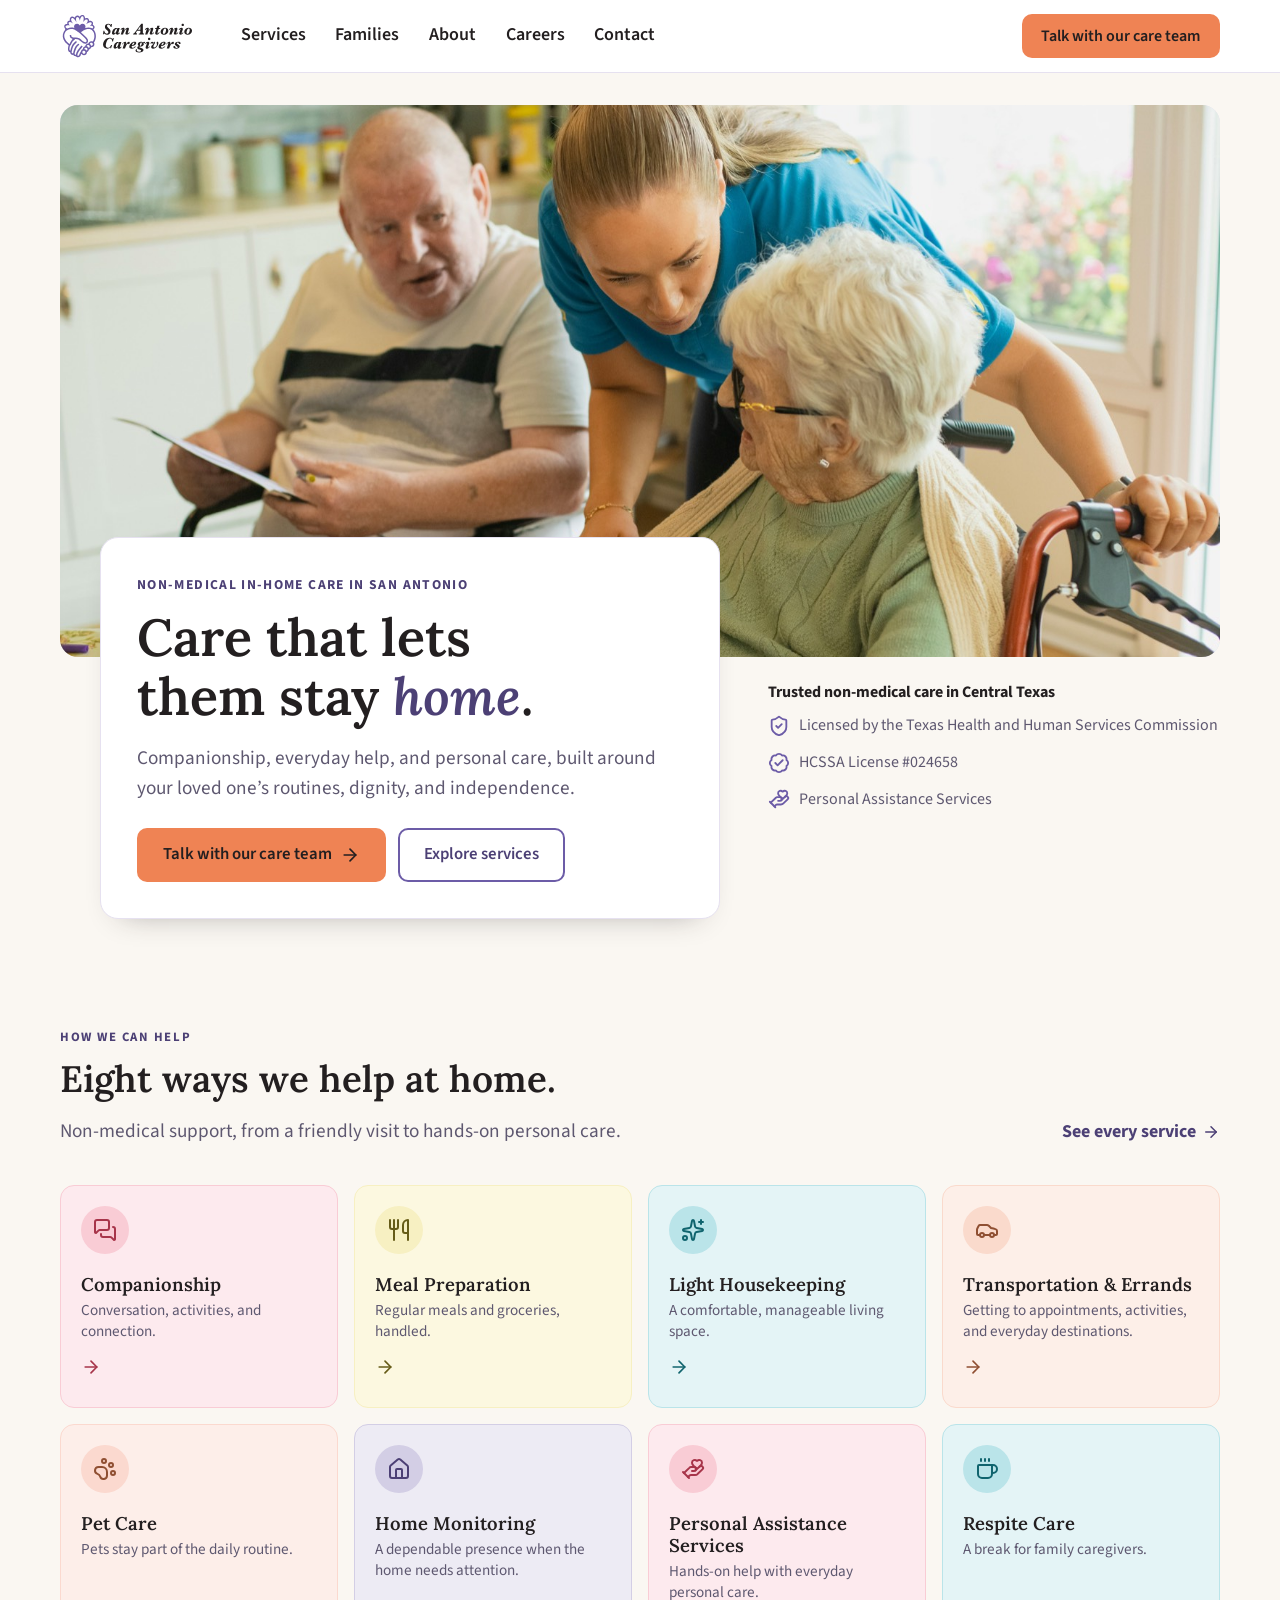
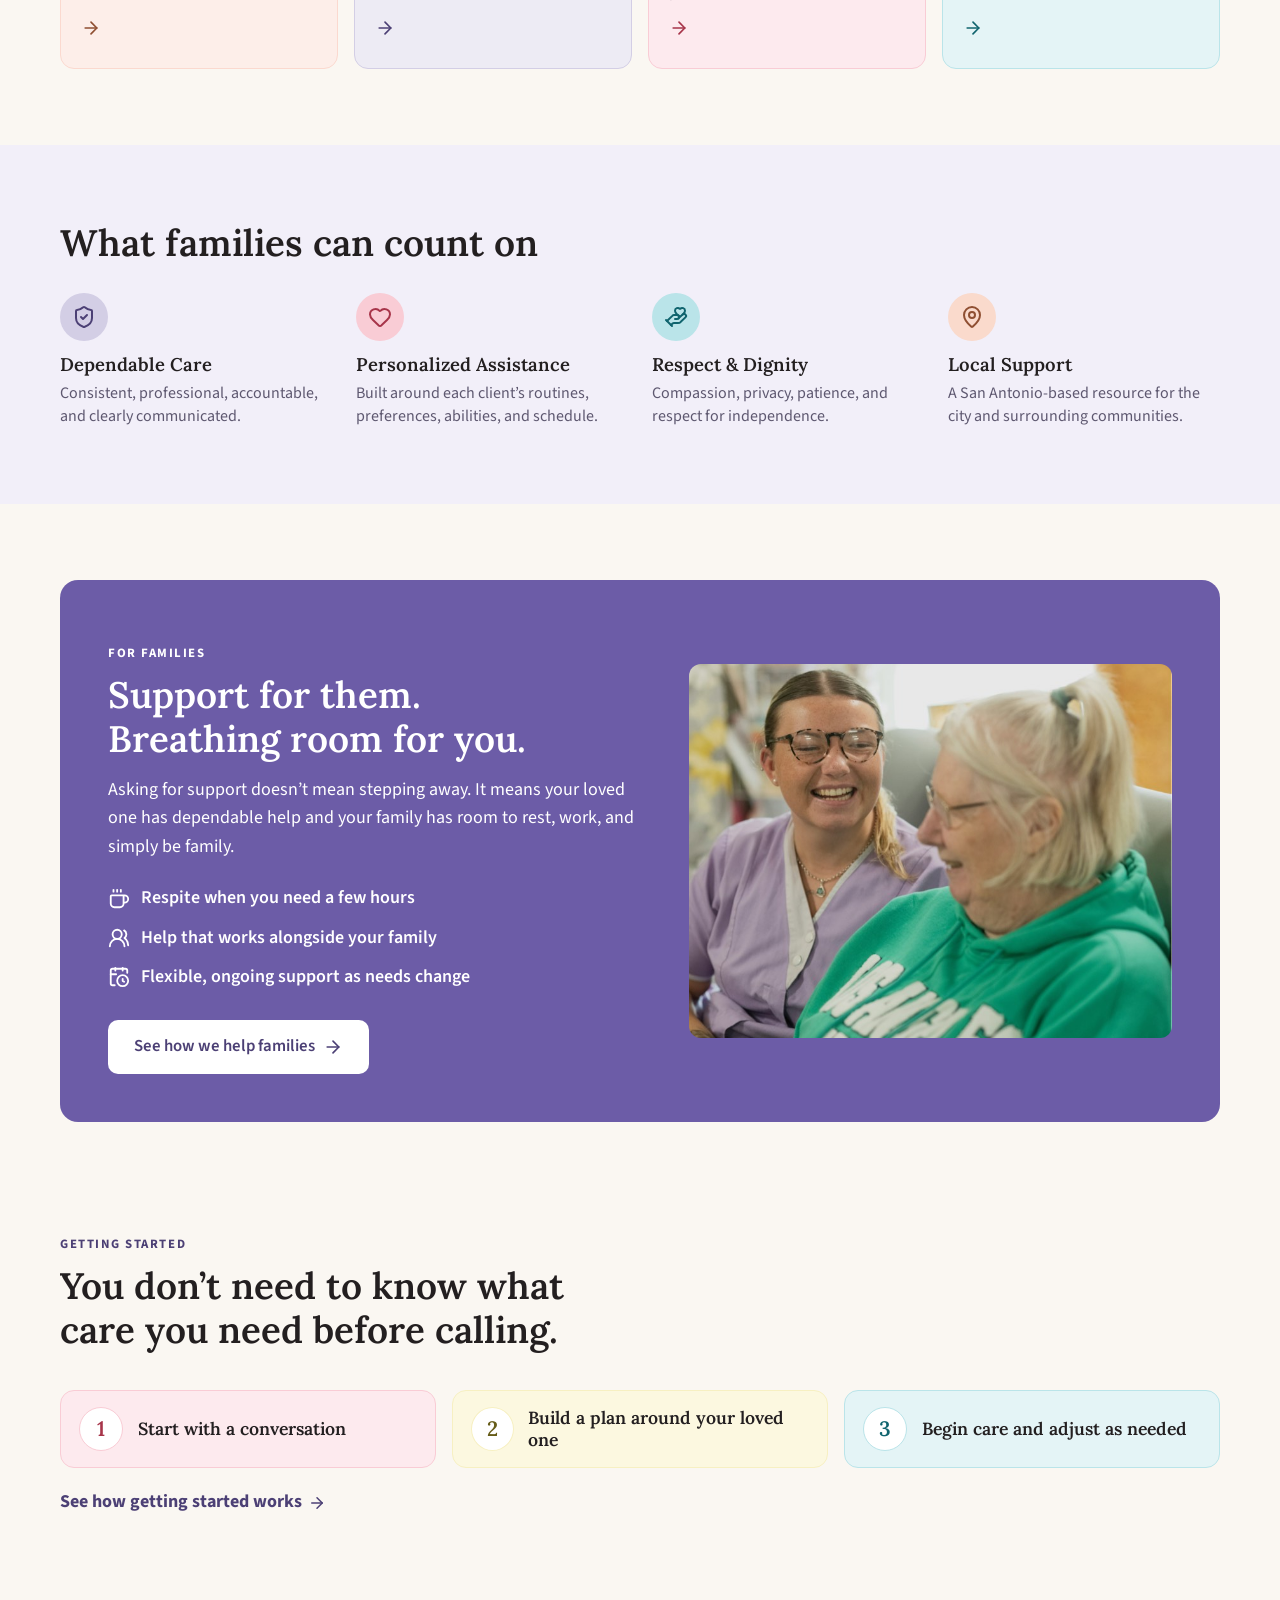
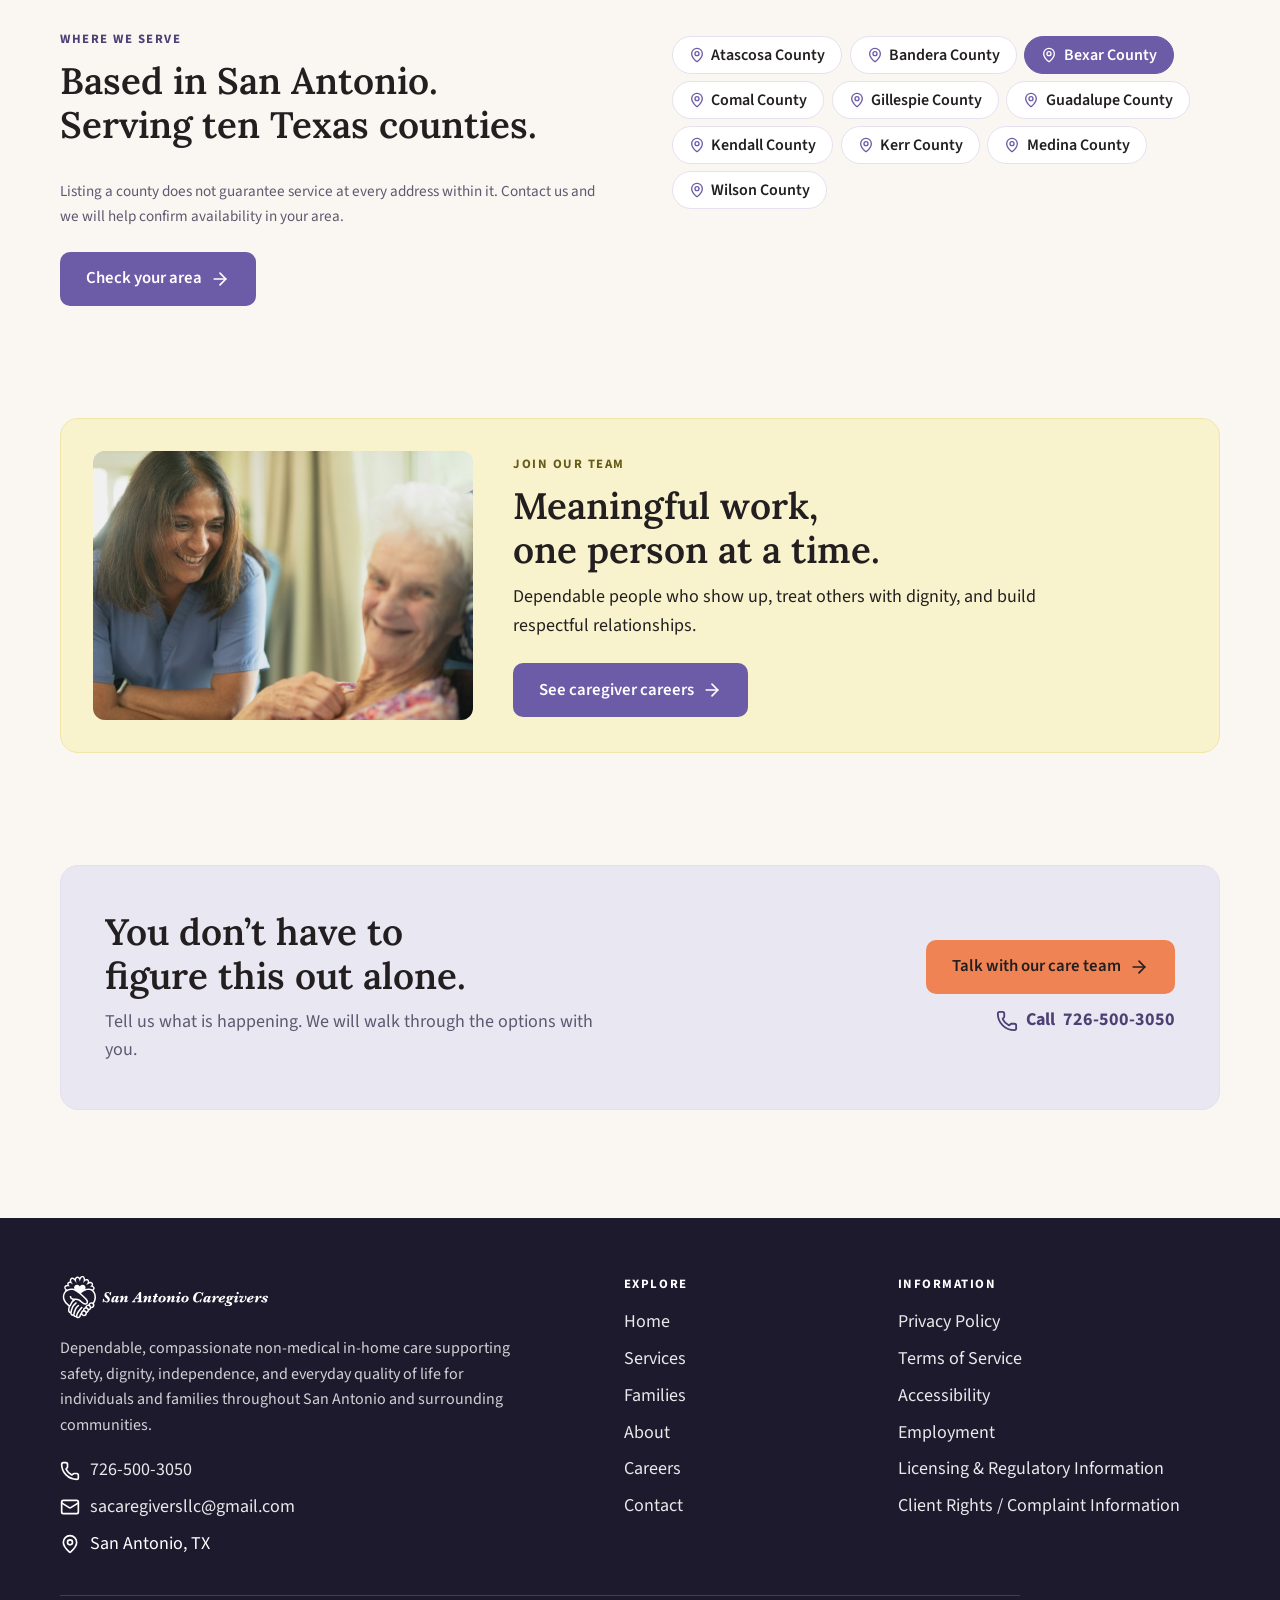
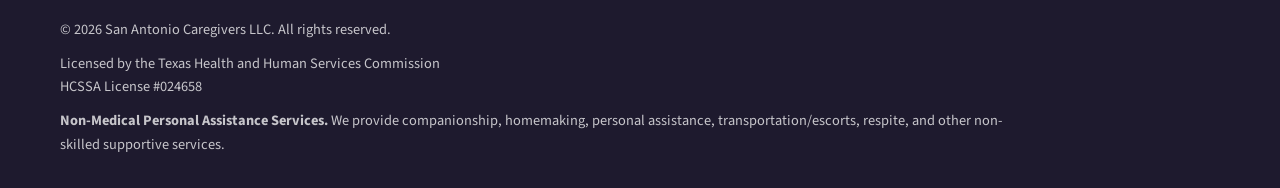
==== commit 47fc5f0b: "Build out legal page and 404 page Legal page: add the Privacy Policy and Terms of Service from SAC's" ====
--- a/index.html
+++ b/index.html
@@ -5,6 +5,14 @@
 <meta name="viewport" content="width=device-width, initial-scale=1">
 <title>San Antonio Caregivers — Non-Medical In-Home Care</title>
 <meta name="description" content="San Antonio Caregivers provides dependable non-medical in-home care for families across San Antonio and surrounding communities.">
+<meta property="og:site_name" content="San Antonio Caregivers">
+<meta property="og:type" content="website">
+<meta property="og:title" content="San Antonio Caregivers — Non-Medical In-Home Care">
+<meta property="og:description" content="San Antonio Caregivers provides dependable non-medical in-home care for families across San Antonio and surrounding communities.">
+<meta property="og:locale" content="en_US">
+<link rel="icon" href="assets/logo/favicon.svg" type="image/svg+xml">
+<link rel="icon" href="assets/logo/favicon-48.png" type="image/png" sizes="48x48">
+<link rel="apple-touch-icon" href="assets/logo/apple-touch-icon.png">
 <link rel="preconnect" href="https://fonts.googleapis.com"><link rel="preconnect" href="https://fonts.gstatic.com" crossorigin>
 <link rel="stylesheet" href="https://fonts.googleapis.com/css2?family=Lora:ital,wght@0,500;0,600;0,700;1,500;1,600&family=Source+Sans+3:wght@400;500;600;700&display=swap">
 <link rel="stylesheet" href="assets/css/site.css">
@@ -96,7 +104,7 @@
     </div>
     <div><p class="foot-h">Explore</p><ul><li><a href="index.html">Home</a></li><li><a href="services.html">Services</a></li><li><a href="families.html">Families</a></li><li><a href="about.html">About</a></li><li><a href="careers.html">Careers</a></li><li><a href="contact.html">Contact</a></li></ul></div>
     <div><p class="foot-h">Information</p><ul>
-      <li><a href="legal.html#privacy">Privacy Policy</a></li><li><a href="legal.html#accessibility">Accessibility</a></li><li><a href="careers.html">Employment</a></li><li><a href="legal.html#licensing">Licensing &amp; Regulatory Information</a></li><li><a href="legal.html#rights">Client Rights / Complaint Information</a></li></ul></div>
+      <li><a href="legal.html#privacy">Privacy Policy</a></li><li><a href="legal.html#terms">Terms of Service</a></li><li><a href="legal.html#accessibility">Accessibility</a></li><li><a href="careers.html">Employment</a></li><li><a href="legal.html#licensing">Licensing &amp; Regulatory Information</a></li><li><a href="legal.html#rights">Client Rights / Complaint Information</a></li></ul></div>
   </div>
   <div class="foot-legal">
     <p>&copy; 2026 San Antonio Caregivers LLC. All rights reserved.</p>
--- a/assets/css/site.css
+++ b/assets/css/site.css
@@ -330,6 +330,10 @@
 .form-done { display: flex; gap: .75rem; align-items: flex-start; background: #e4f4f6; border-radius: 10px; padding: 1rem; }
 .form-done .ic { width: 28px; height: 28px; color: #10646e; }
 .form-done p { color: var(--ink-2); }
+.form-error { display: flex; gap: .75rem; align-items: flex-start; background: #fdebe3; border-radius: 10px; padding: 1rem; }
+.form-error .ic { width: 28px; height: 28px; flex: none; color: #a23a14; }
+.form-error p { color: var(--ink-2); }
+.form-error a { color: var(--purple-d); font-weight: 700; text-decoration: underline; }
 
 .contact-cards { display: grid; gap: .7rem; margin-top: 1.5rem; max-width: 30rem; }
 .contact-cards li { display: flex; align-items: center; gap: .9rem; background: var(--t); border: 1px solid var(--ic); border-radius: var(--r); padding: .8rem 1.1rem; }
@@ -341,10 +345,25 @@
 
 .legal { display: grid; gap: 1rem; max-width: 820px; }
 .legal-card { display: flex; gap: 1rem; background: #fff; border: 1px solid var(--line); border-radius: var(--r); padding: 1.4rem; scroll-margin-top: 100px; }
-.legal-card > .ic { width: 40px; height: 40px; padding: 9px; border-radius: 50%; background: var(--lav); color: var(--purple-d); }
+.legal-card > .ic { flex: none; width: 40px; height: 40px; padding: 9px; border-radius: 50%; background: var(--lav); color: var(--purple-d); }
 .legal-card p { margin-top: .5rem; }
 .legal-license { background: var(--lav-l); }
-.placeholder { color: var(--ink-2); font-style: italic; }
+/* Long-form legal text: icon above the text on phones, beside it from 640px up */
+.legal-jump .chips { margin: 0 0 .25rem; }
+.legal-jump .chip { text-decoration: none; color: var(--purple-d); }
+.legal-jump .chip:hover { background: var(--lav-l); border-color: var(--purple); }
+.legal-doc { flex-direction: column; }
+.legal-body { min-width: 0; }
+.legal-date { color: var(--ink-2); font-size: .95rem; }
+.legal-body ul { display: grid; gap: .5rem; margin-top: .6rem; }
+.legal-body li { position: relative; padding-left: 1.15rem; }
+.legal-body li::before { content: ""; position: absolute; left: 0; top: .72em; width: 6px; height: 6px; border-radius: 50%; background: var(--purple); }
+.legal-body p a { color: var(--purple-d); text-decoration: underline; text-underline-offset: 2px; }
+.legal-facts { display: grid; gap: .5rem; margin-top: .9rem; }
+.legal-facts div { display: flex; flex-wrap: wrap; gap: .1rem .9rem; }
+.legal-facts dt { min-width: 9.5rem; font-weight: 700; }
+.legal-facts dd { margin: 0; }
+@media (min-width: 640px) { .legal-doc { flex-direction: row; } }
 
 /* ---------- footer ---------- */
 .site-footer { background: var(--plum); color: #fff; padding-block: clamp(2.25rem, 5vw, 3.5rem) 2rem; margin-top: clamp(1rem, 3vw, 2rem); }
